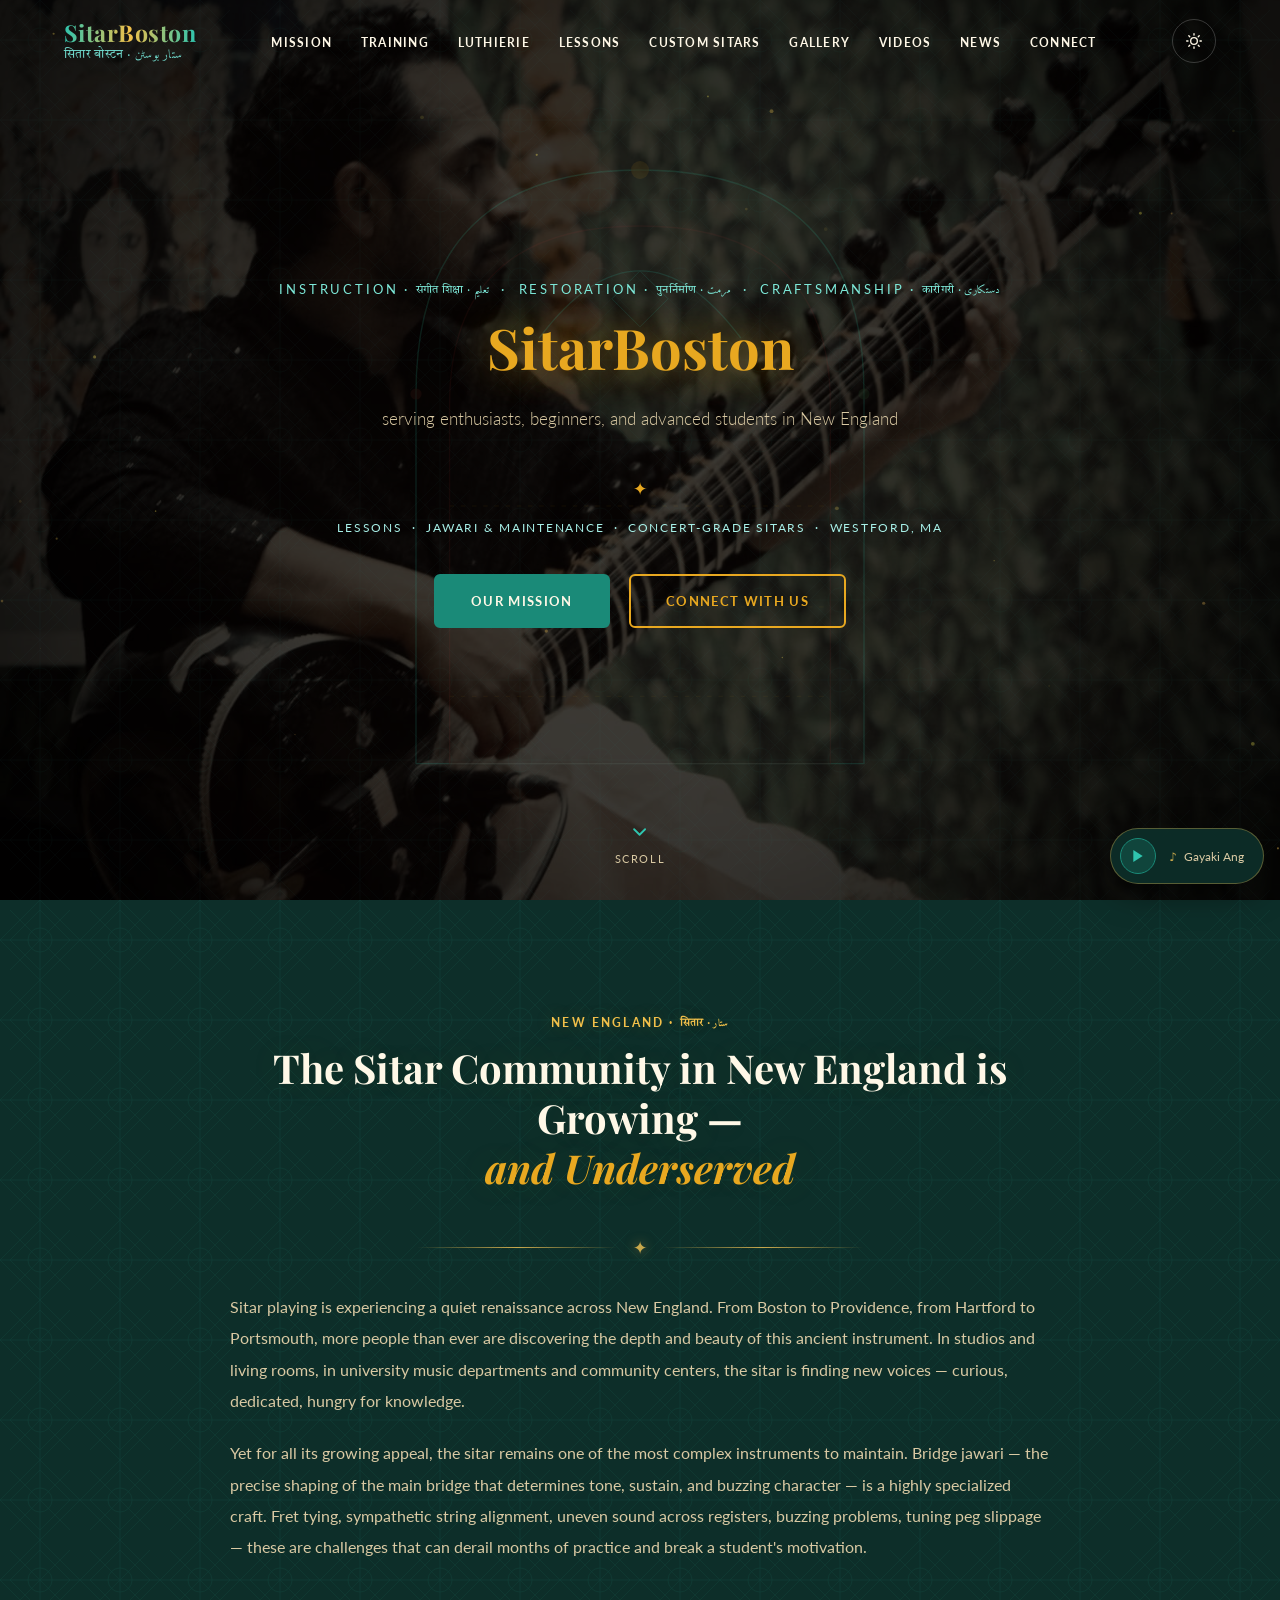
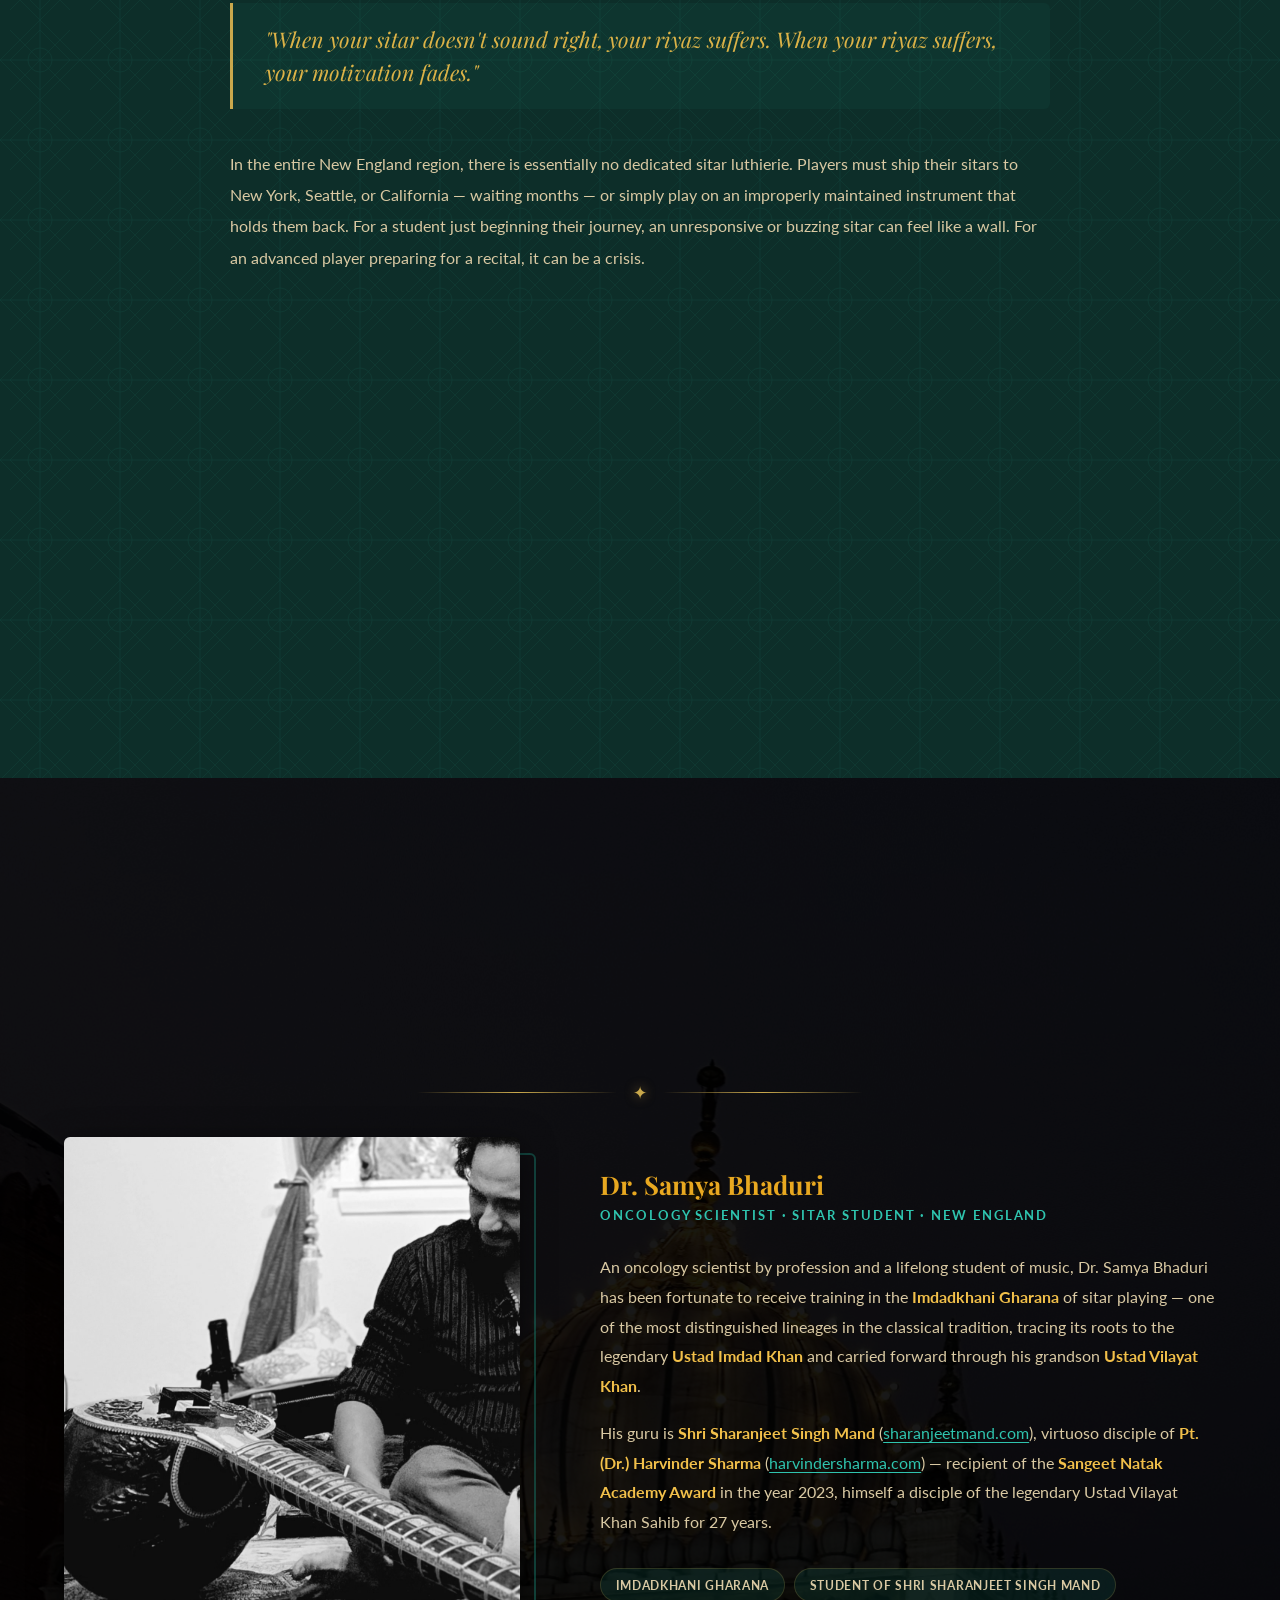
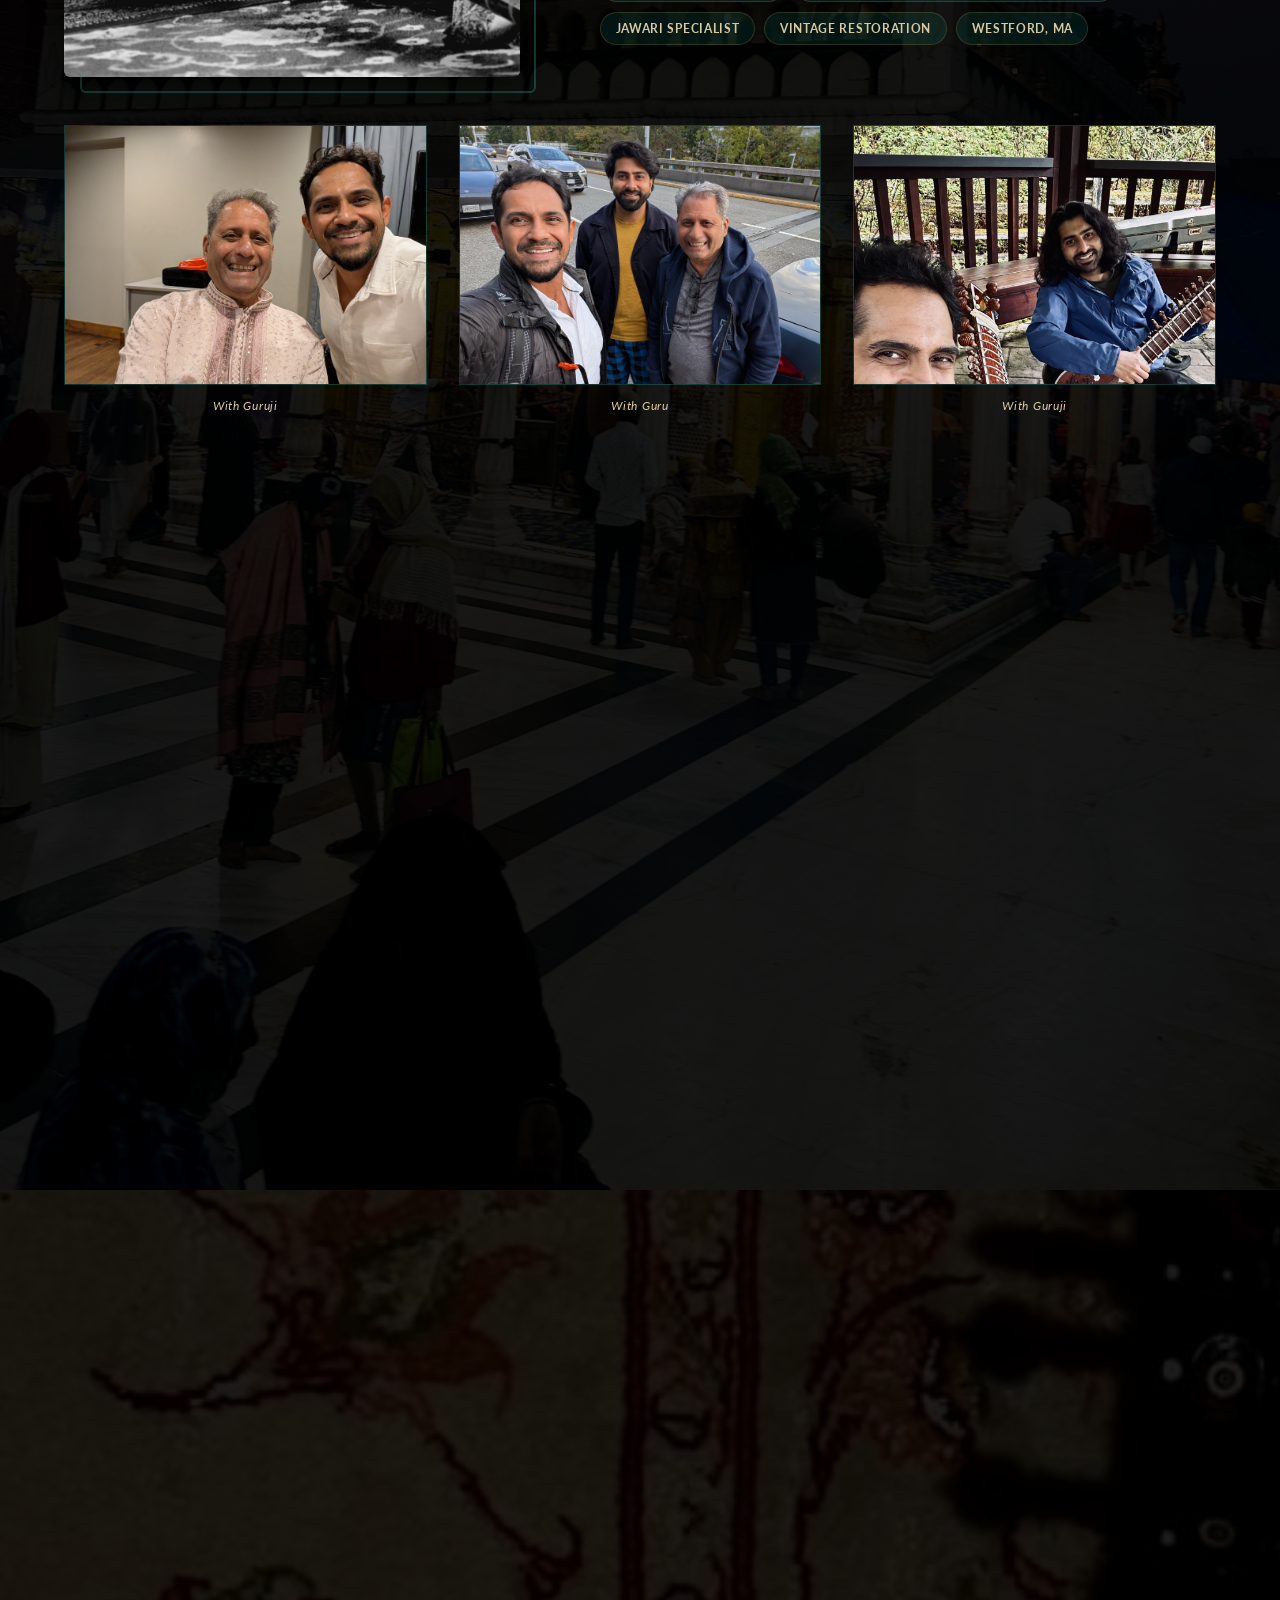
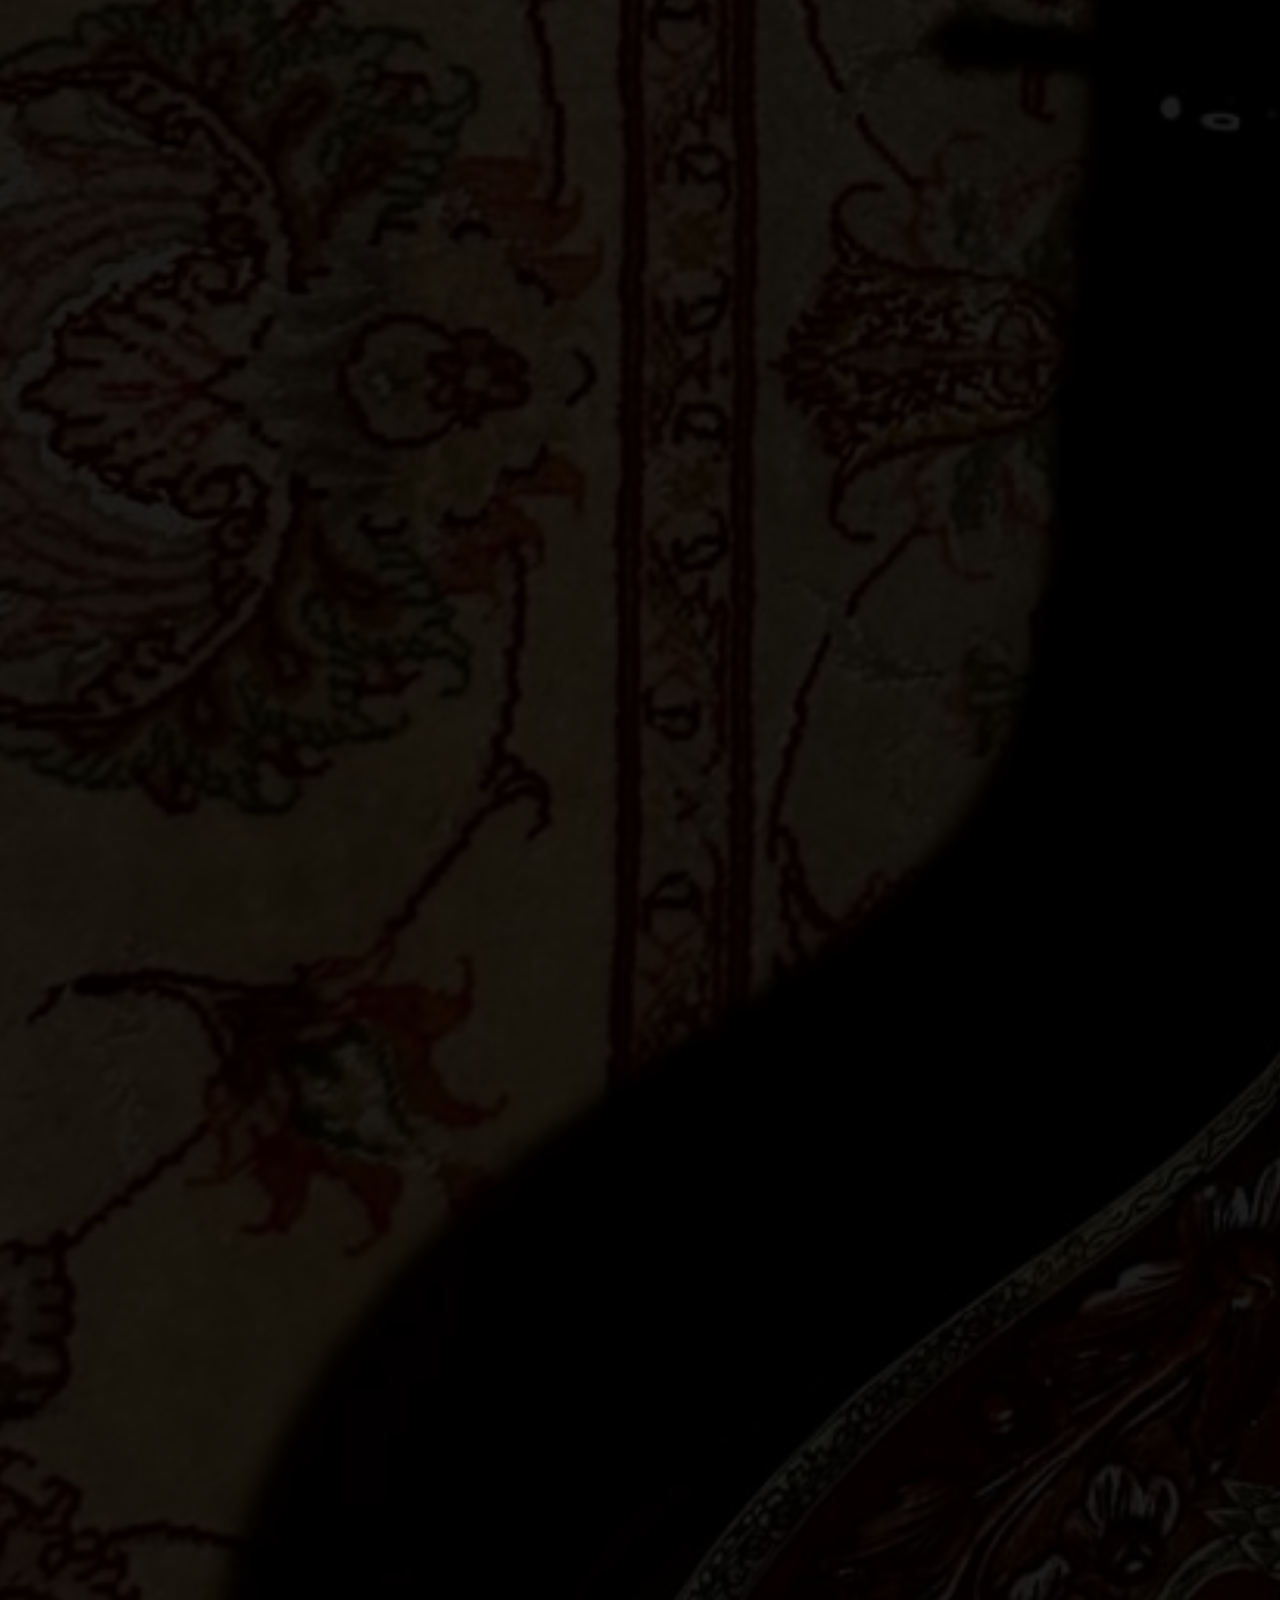
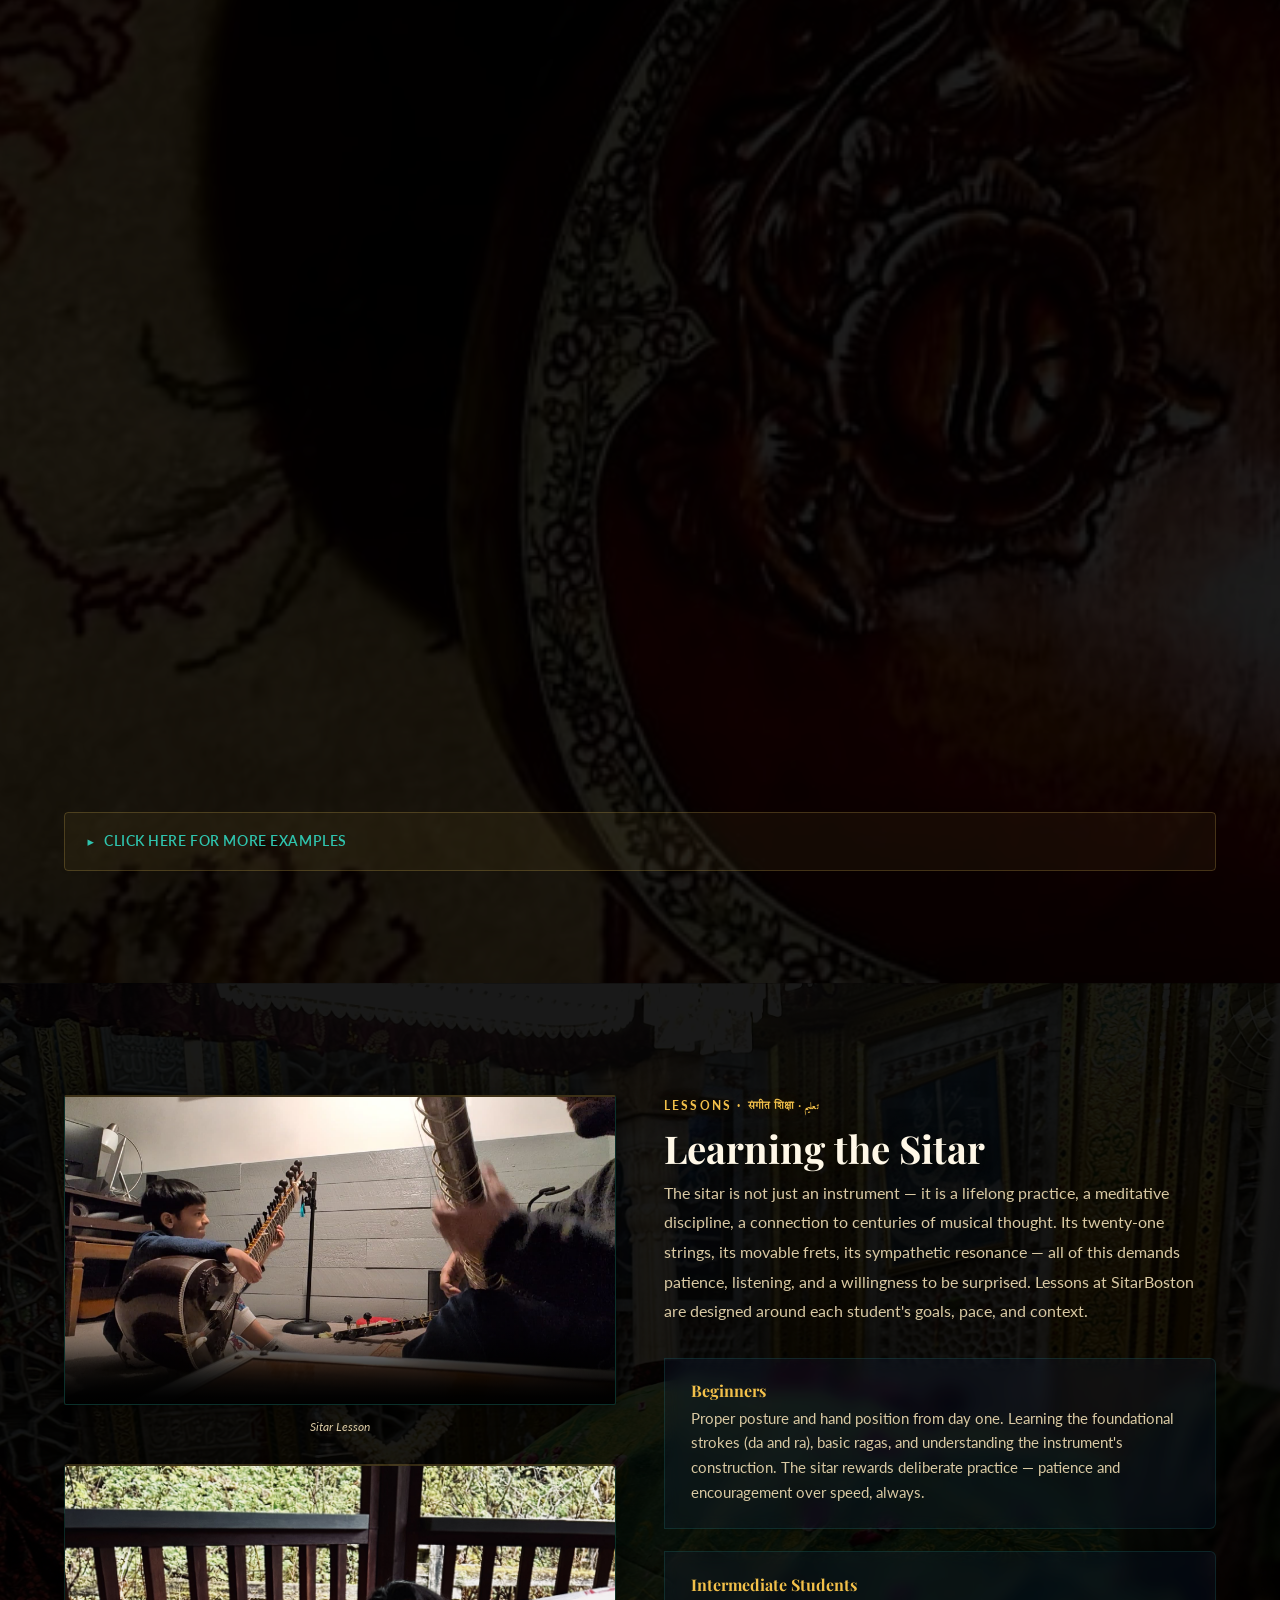
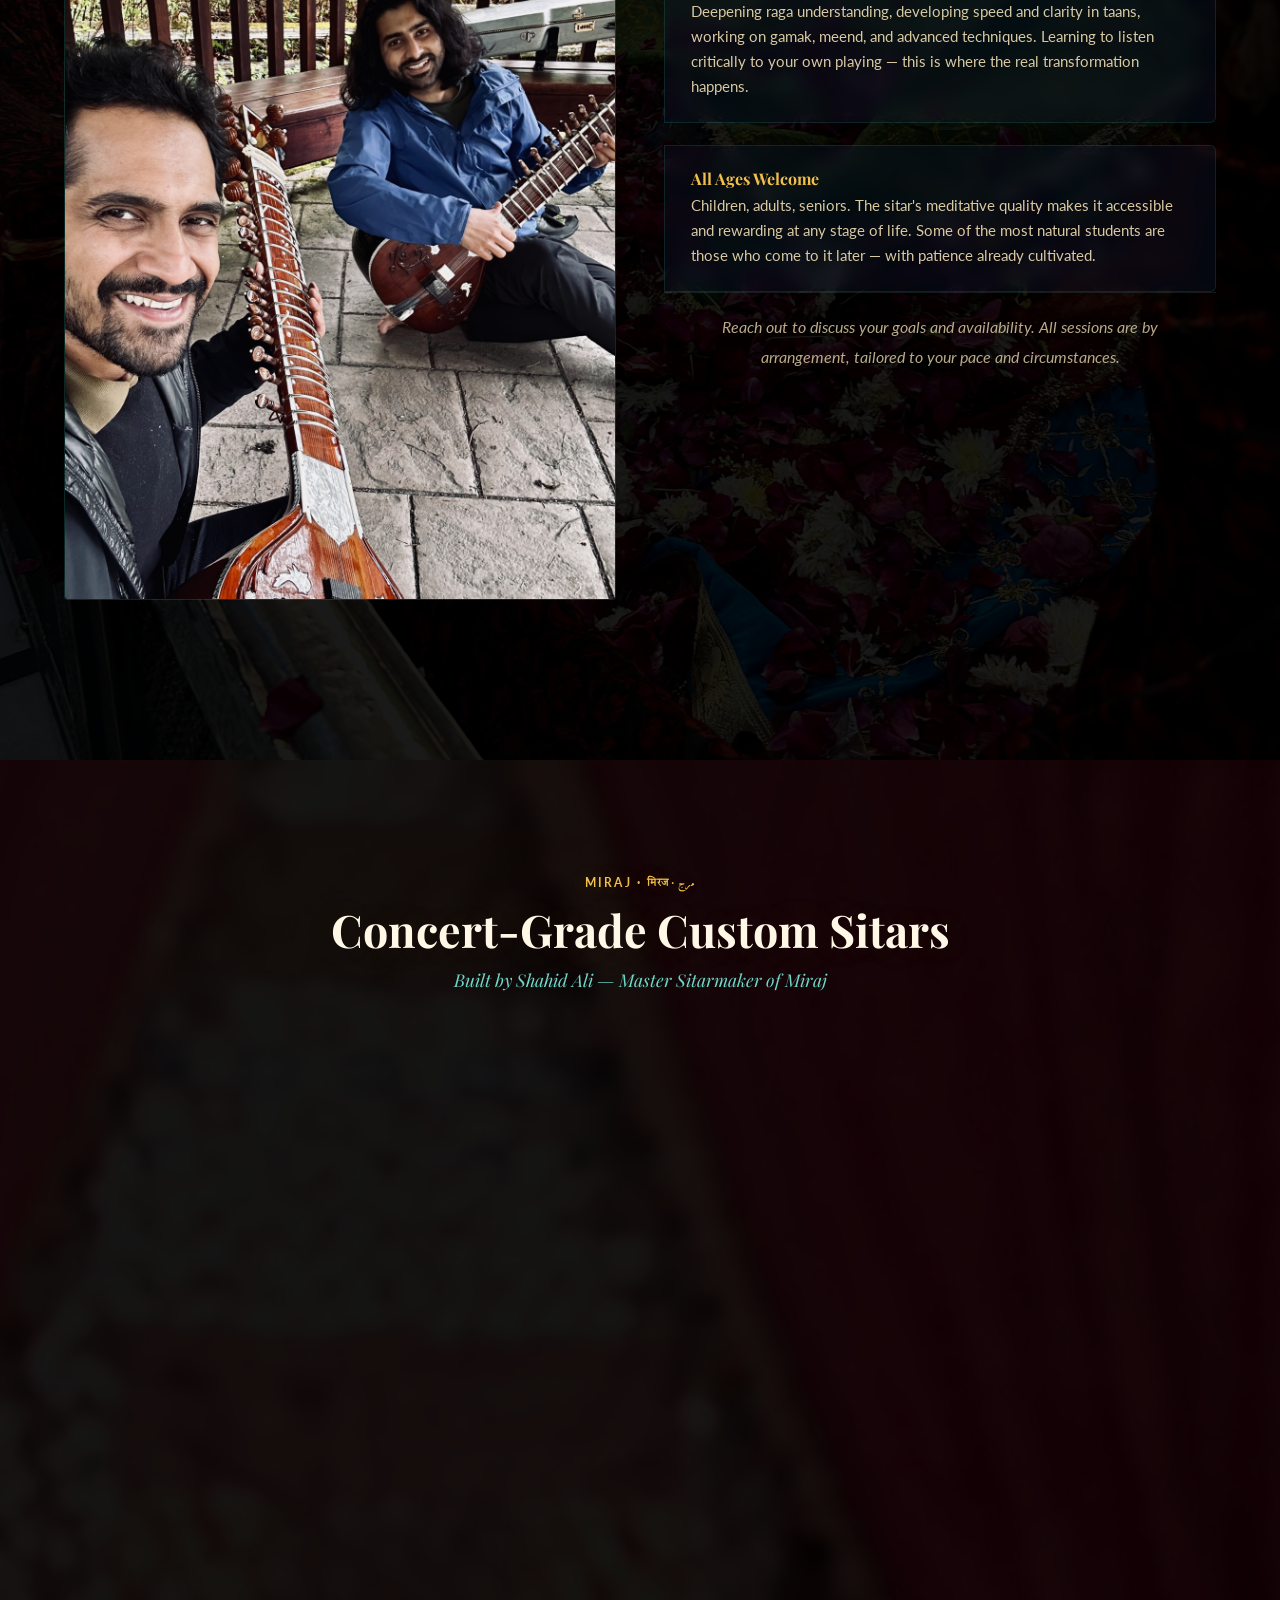
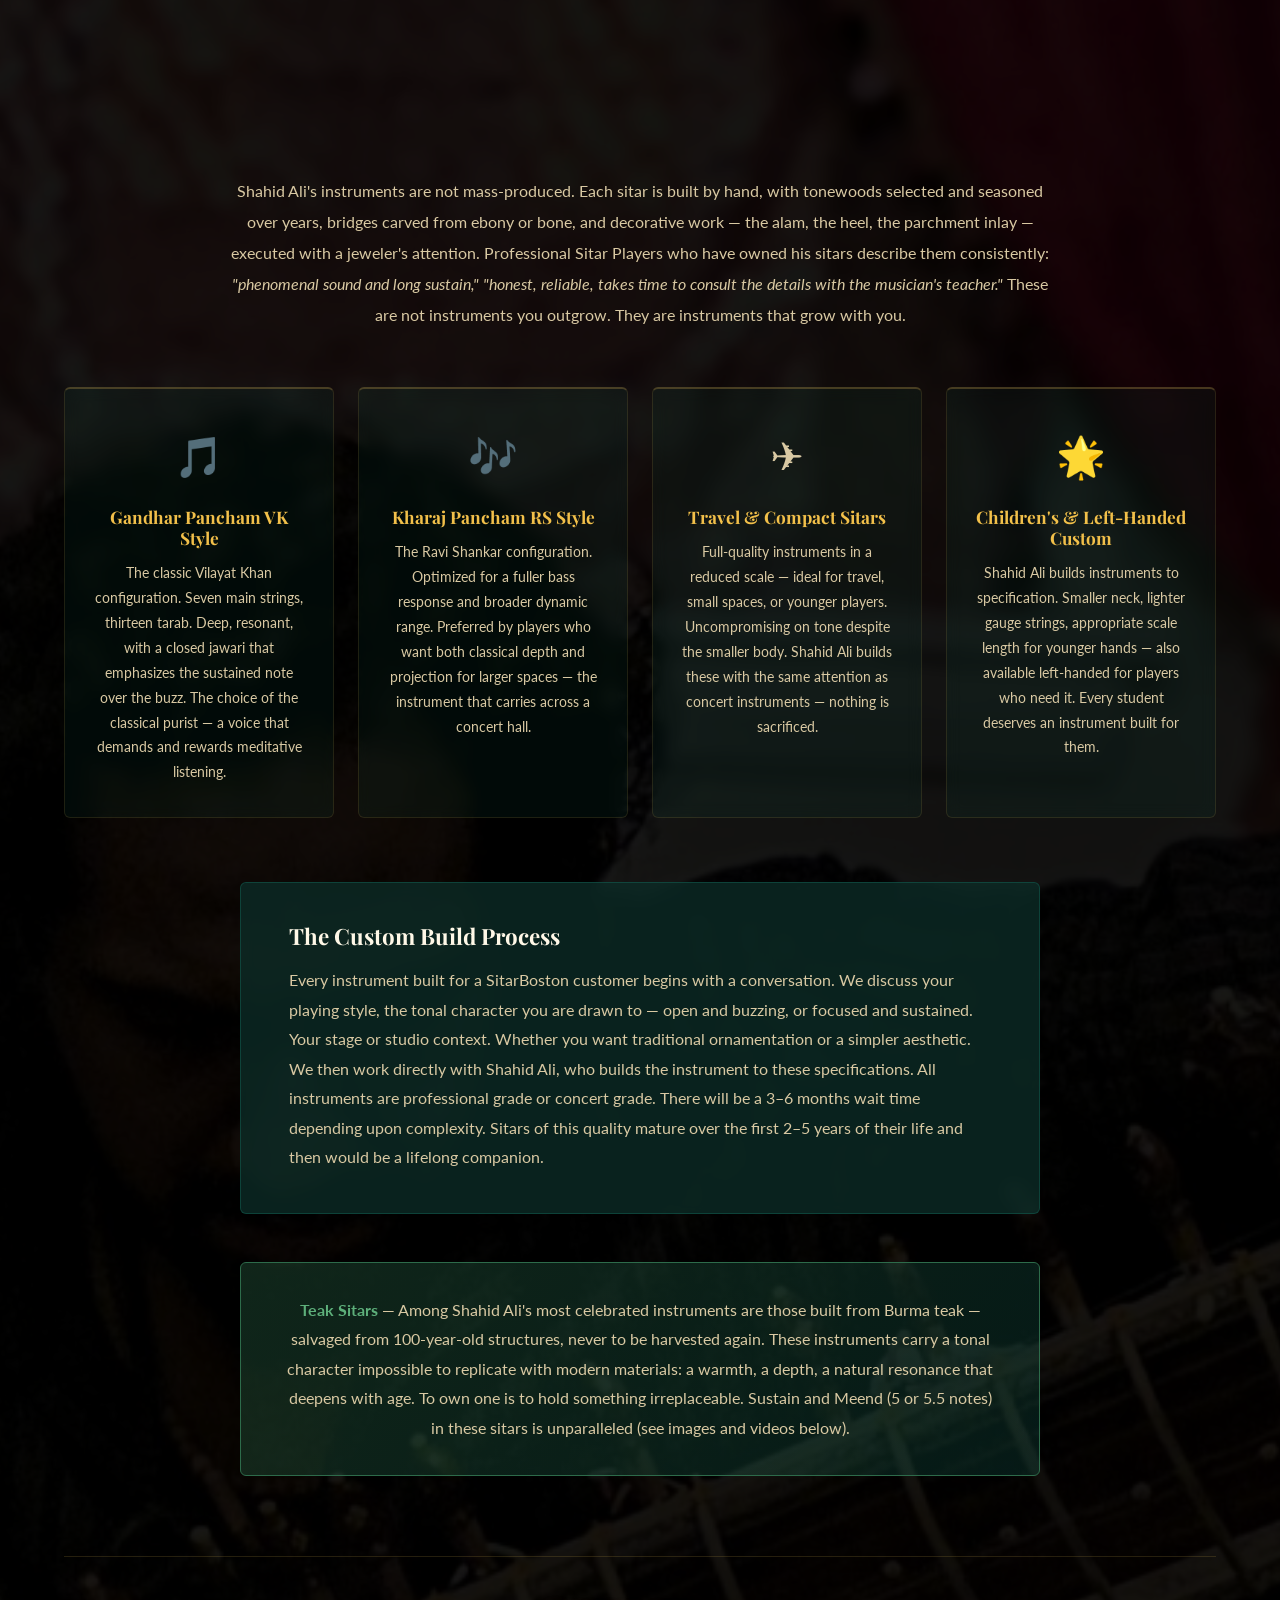
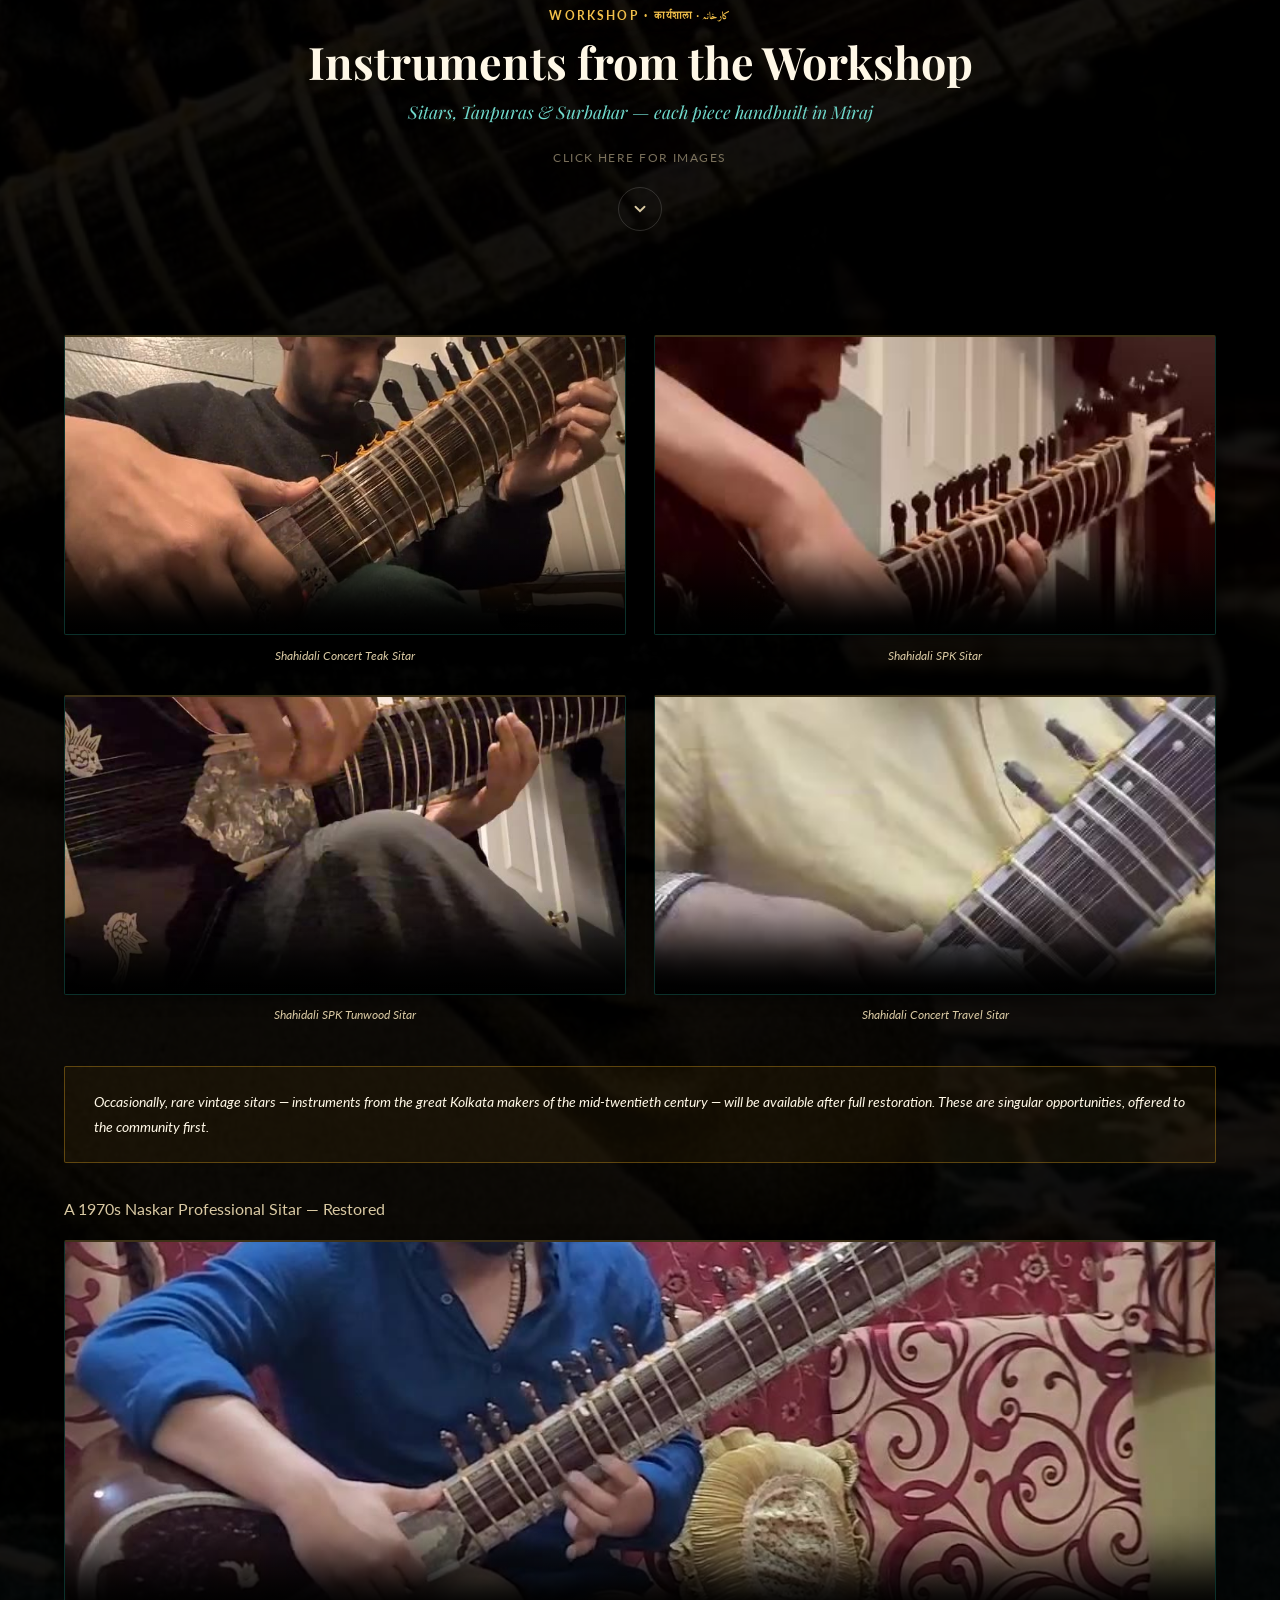
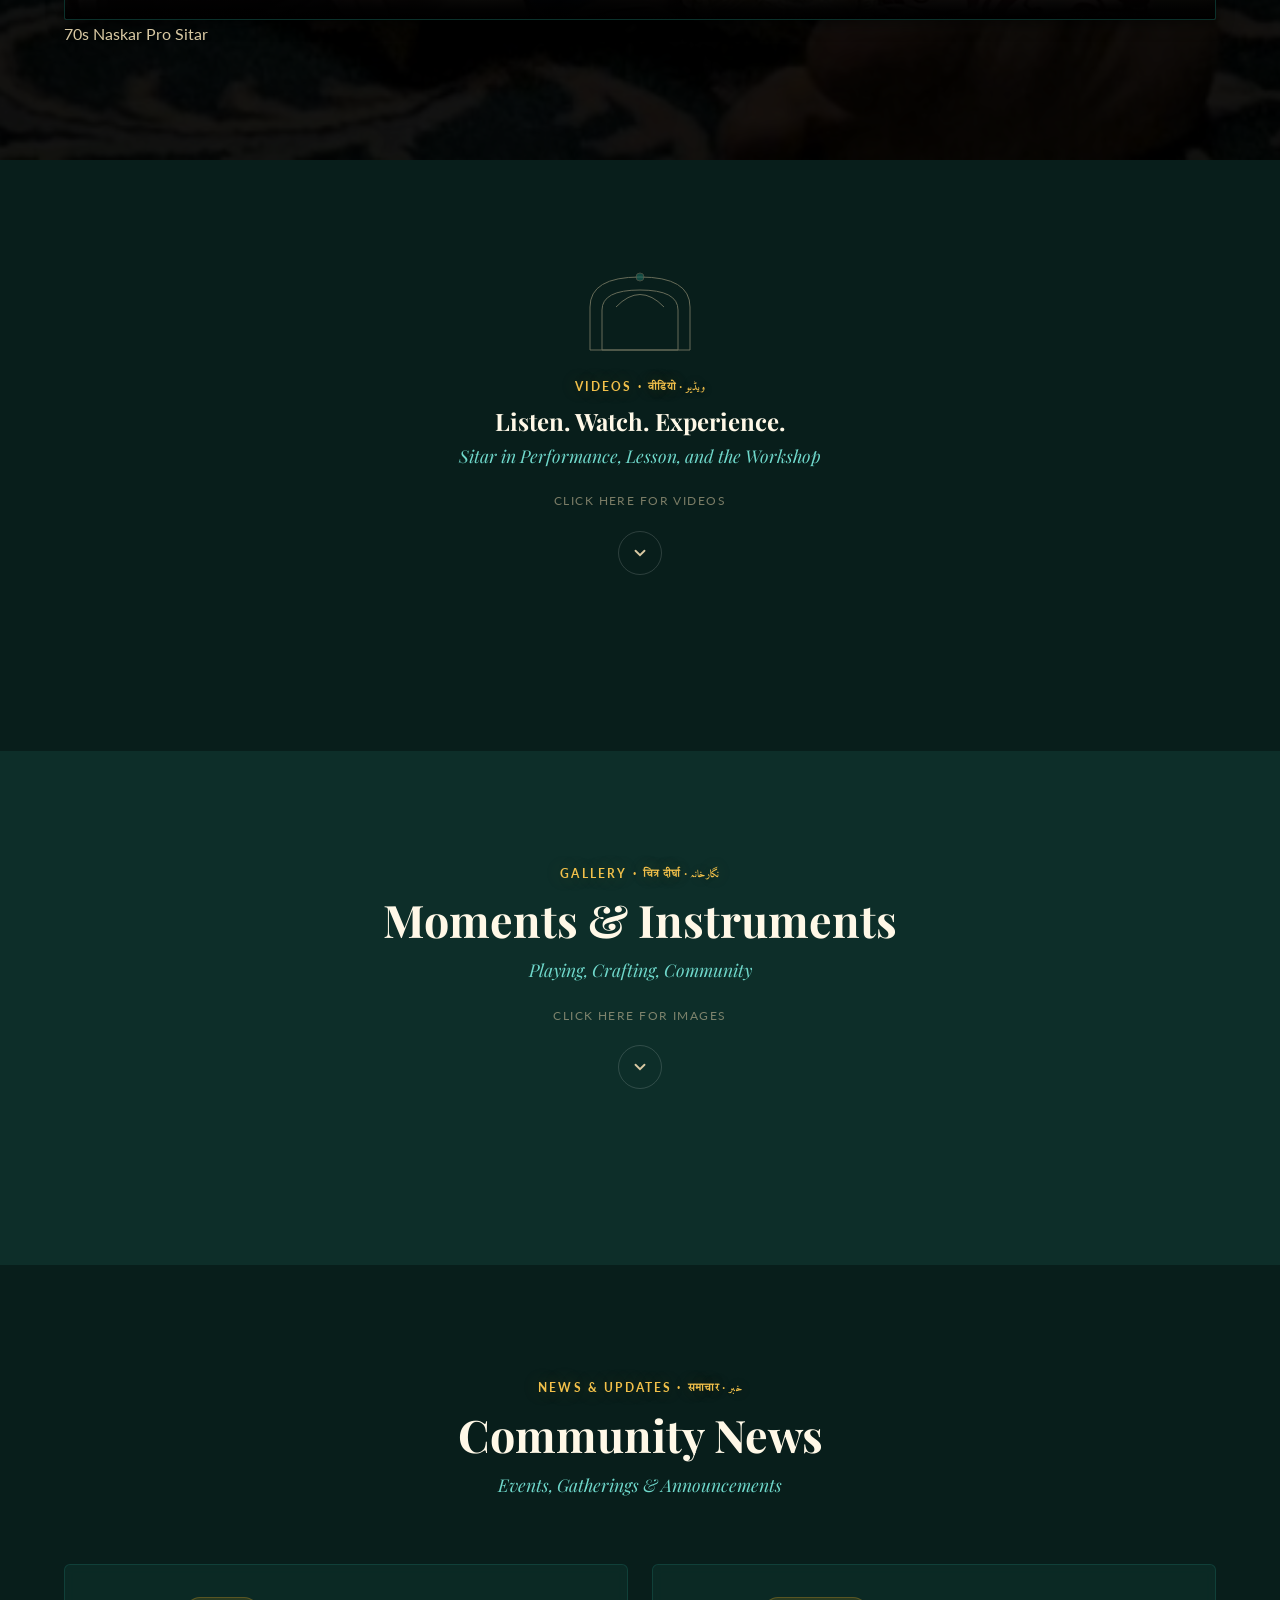
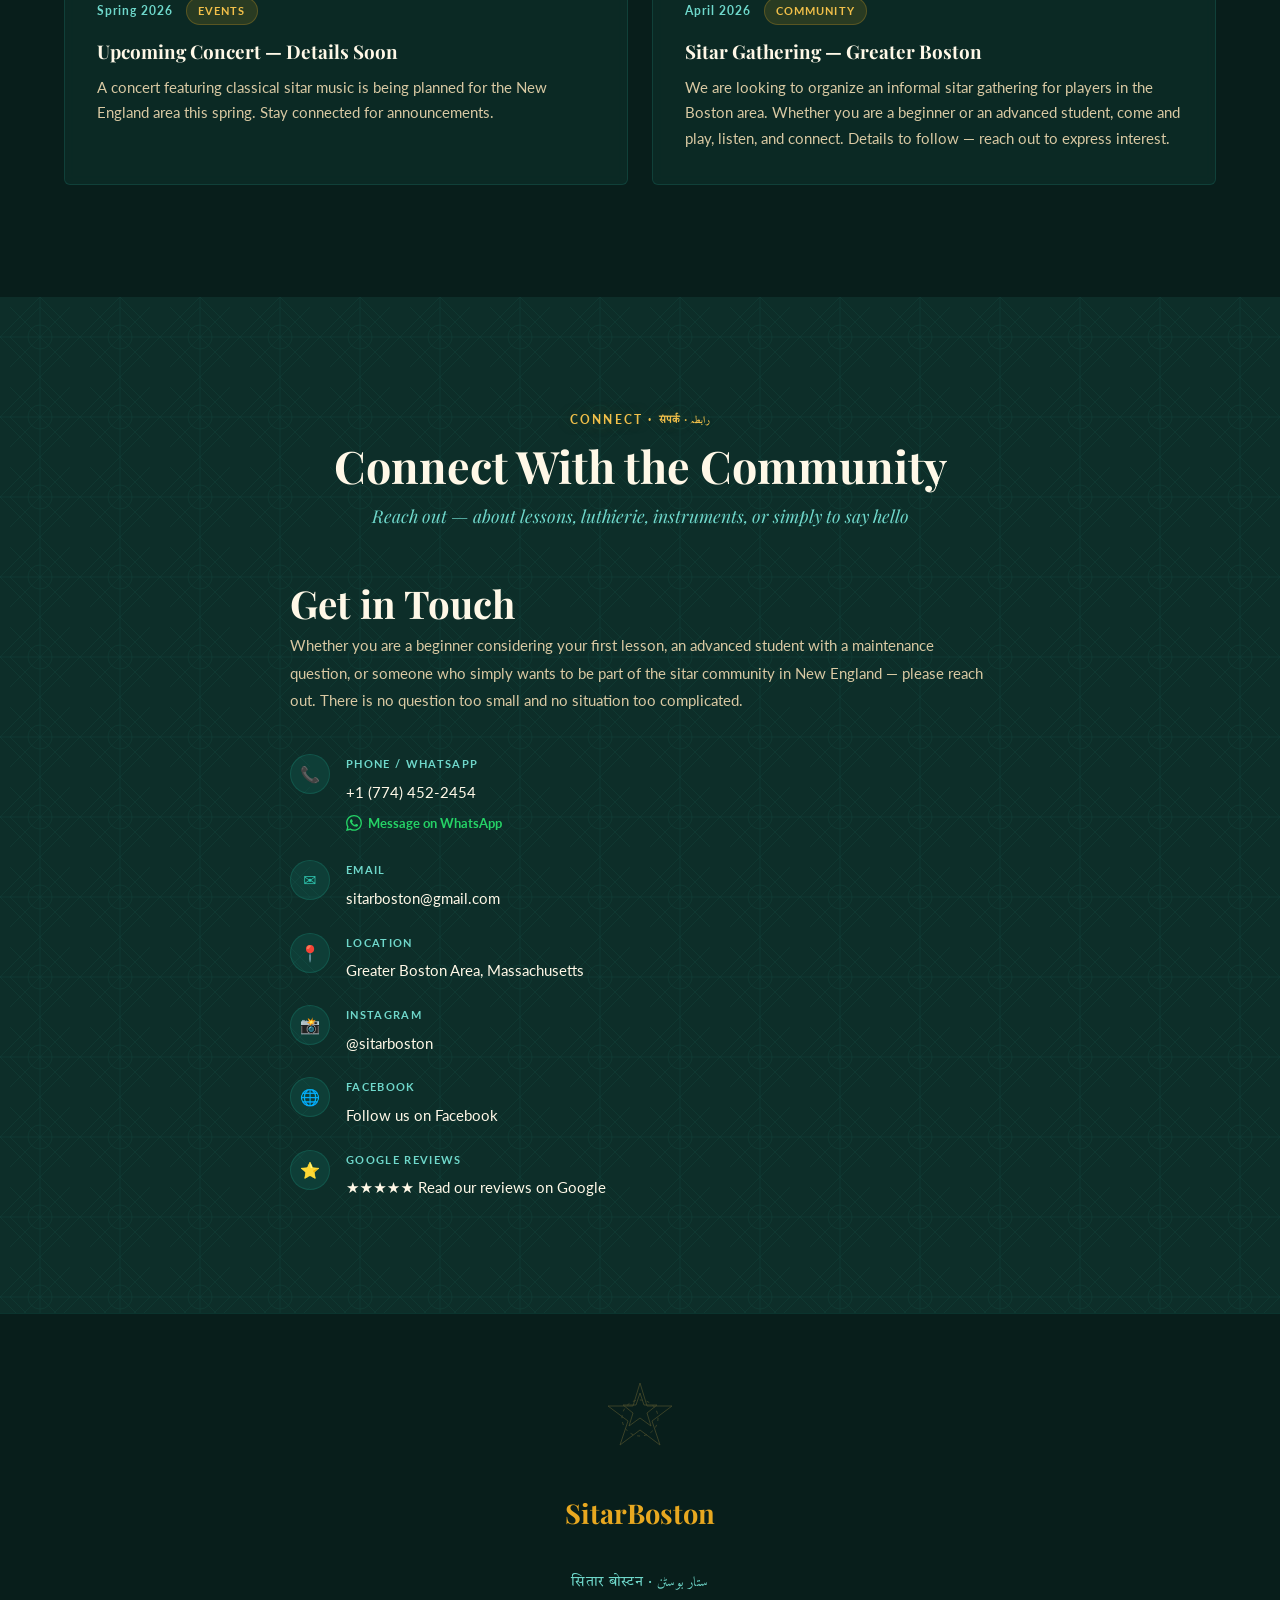
==== index.html @ b9412e09 "Repair section collapsible + comprehensive light theme contrast Repair & Restoration section: - Show" ====
<!DOCTYPE html>
<html lang="en" dir="ltr"><head>
  <meta charset="UTF-8">
  <meta name="viewport" content="width=device-width, initial-scale=1.0">
  <meta name="description" content="SitarBoston — Sitar lessons, repair, jawari, string replacement, fret tightening, and custom sitars in Boston and New England. Buy concert-grade VK style, Ravi Shankar style, and SPK style sitars. Master luthier Shahid Ali of Miraj. Serving Massachusetts, Rhode Island, Connecticut, and New Hampshire.">
  <meta name="keywords" content="sitar lessons Boston, buy sitar Massachusetts, sitar repair New England, sitar jawari Boston, sitar strings change, sitar fret tightening, custom sitar, sitar luthier, Indian classical music Boston, sitar teacher New England, Shahid Ali Miraj, concert grade sitar, VK sitar, Vilayat Khan sitar, Ravi Shankar sitar, SPK sitar, buy concert sitar USA, tanpura, surbahar, sitar for sale New England">
  <meta name="geo.region" content="US-MA">
  <meta name="geo.placename" content="Boston, Massachusetts">
  <title>SitarBoston | Sitar Lessons, Repair, Concert-Grade VK, Ravi Shankar &amp; SPK Sitars — Boston &amp; New England</title>

  <!-- Open Graph -->
  <meta property="og:title" content="SitarBoston | Sitar Lessons, Repair & Concert-Grade VK, Ravi Shankar & SPK Sitars — Boston & New England">
  <meta property="og:description" content="Sitar lessons, jawari, string replacement, fret tightening, full restoration, and concert-grade VK style, Ravi Shankar style, and SPK style custom sitars by master luthier Shahid Ali of Miraj. Serving all of New England.">
  <meta property="og:image" content="images/Top cover.jpg">
  <meta property="og:type" content="website">
  <meta property="og:url" content="https://sitarboston.com">

  <!-- Local Business Structured Data -->
  <script type="application/ld+json">
  {
    "@context": "https://schema.org",
    "@type": "LocalBusiness",
    "name": "SitarBoston",
    "description": "Sitar lessons, repair, jawari, string replacement, fret tightening, and custom sitars in Boston and New England. Master luthier Shahid Ali of Miraj.",
    "url": "https://sitarboston.com",
    "image": "https://sitarboston.com/images/Top cover.jpg",
    "areaServed": [
      "Boston, Massachusetts",
      "Massachusetts",
      "Rhode Island",
      "Connecticut",
      "New Hampshire",
      "New England"
    ],
    "serviceType": [
      "Sitar Lessons",
      "Sitar Repair",
      "Sitar Jawari",
      "Sitar String Replacement",
      "Sitar Fret Tightening",
      "Custom Sitar Building",
      "Sitar Full Restoration",
      "Concert Grade Sitar for Sale",
      "VK Style Sitar",
      "Vilayat Khan Style Sitar",
      "Ravi Shankar Style Sitar",
      "SPK Style Sitar",
      "Tanpura Repair",
      "Surbahar Repair"
    ],
    "knowsAbout": [
      "Sitar",
      "Indian Classical Music",
      "Hindustani Music",
      "Luthierie",
      "Jawari",
      "Raga"
    ]
  }
  </script>

  <!-- Fonts -->
  <link rel="preconnect" href="https://fonts.googleapis.com">
  <link rel="preconnect" href="https://fonts.gstatic.com" crossorigin="">
  <link href="https://fonts.googleapis.com/css2?family=Playfair+Display:ital,wght@0,400;0,700;1,400&amp;family=Lato:wght@300;400;700&amp;family=Amiri:wght@400;700&family=Tiro+Devanagari+Sanskrit:ital@0;1&display=swap" rel="stylesheet">

  <!-- Stylesheet -->
  <link rel="stylesheet" href="css/style.css">

  <!-- GoatCounter Analytics -->
  <script data-goatcounter="https://sitarboston.goatcounter.com/count" async="" src="//gc.zgo.at/count.js"></script>
</head>

<body>

<!-- ============================================================
     NAVBAR
     ============================================================ -->
<nav id="navbar" role="navigation" aria-label="Main navigation">
  <div class="container nav-inner">
    <a href="#hero" class="nav-logo" aria-label="SitarBoston — home">
      <span class="nav-logo-en">SitarBoston</span>
      <span class="nav-logo-fa"><span class="script-bi">सितार बोस्टन · ستار بوسٹن</span></span>
    </a>

    <ul class="nav-links">
      <li><a href="#mission">Mission</a></li>
      <li><a href="#about">Training</a></li>
      <li><a href="#luthierie">Luthierie</a></li>
      <li><a href="#lessons">Lessons</a></li>
      <li><a href="#sitars">Custom Sitars</a></li>
      <li><a href="#shahidali-gallery">Gallery</a></li>
      <li><a href="#videos">Videos</a></li>
      <li><a href="#news">News</a></li>
      <li><a href="#connect">Connect</a></li>
    </ul>

    <div class="nav-right-controls">
      <button class="theme-toggle" id="theme-toggle" aria-label="Switch to light mode" title="Toggle light / dark theme">
        <!-- Sun icon (shown in dark mode to switch to light) -->
        <svg id="icon-sun" viewBox="0 0 24 24" fill="none" stroke="currentColor" stroke-width="2" stroke-linecap="round" stroke-linejoin="round" aria-hidden="true">
          <circle cx="12" cy="12" r="5"></circle>
          <line x1="12" y1="1" x2="12" y2="3"></line><line x1="12" y1="21" x2="12" y2="23"></line>
          <line x1="4.22" y1="4.22" x2="5.64" y2="5.64"></line><line x1="18.36" y1="18.36" x2="19.78" y2="19.78"></line>
          <line x1="1" y1="12" x2="3" y2="12"></line><line x1="21" y1="12" x2="23" y2="12"></line>
          <line x1="4.22" y1="19.78" x2="5.64" y2="18.36"></line><line x1="18.36" y1="5.64" x2="19.78" y2="4.22"></line>
        </svg>
        <!-- Moon icon (shown in light mode to switch to dark) -->
        <svg id="icon-moon" viewBox="0 0 24 24" fill="none" stroke="currentColor" stroke-width="2" stroke-linecap="round" stroke-linejoin="round" aria-hidden="true" style="display:none">
          <path d="M21 12.79A9 9 0 1 1 11.21 3 7 7 0 0 0 21 12.79z"></path>
        </svg>
      </button>
      <button class="hamburger" id="hamburger" aria-label="Open menu" aria-expanded="false">
        <span></span>
        <span></span>
        <span></span>
      </button>
    </div>
  </div>
</nav>

<!-- Mobile Nav Overlay -->
<div class="nav-mobile" id="nav-mobile" role="dialog" aria-modal="true" aria-label="Mobile navigation">
  <a href="#mission" class="nav-mobile-link">Mission</a>
  <a href="#about" class="nav-mobile-link">Training</a>
  <a href="#luthierie" class="nav-mobile-link">Luthierie</a>
  <a href="#lessons" class="nav-mobile-link">Lessons</a>
  <a href="#sitars" class="nav-mobile-link">Custom Sitars</a>
  <a href="#shahidali-gallery" class="nav-mobile-link">Gallery</a>
  <a href="#videos" class="nav-mobile-link">Videos</a>
  <a href="#news" class="nav-mobile-link">News</a>
  <a href="#connect" class="nav-mobile-link">Connect</a>
</div>


<!-- ============================================================
     HERO
     ============================================================ -->
<section id="hero" aria-label="Hero">
  <div class="hero-bg" aria-hidden="true"></div>
  <div class="hero-tile-overlay" aria-hidden="true"></div>

  <!-- Persian Arch SVG -->
  <div class="hero-arch" aria-hidden="true">
    <svg viewBox="0 0 500 600" xmlns="http://www.w3.org/2000/svg" fill="none" stroke-width="1.2">
      <!-- Outer arch frame — turquoise -->
      <path d="M50,580 L50,250 Q50,50 250,50 Q450,50 450,250 L450,580 Z" stroke="#2FC4AE"></path>
      <!-- Inner arch — warm red accent -->
      <path d="M80,580 L80,260 Q80,100 250,100 Q420,100 420,260 L420,580 Z" stroke="rgba(200,70,60,0.55)"></path>
      <!-- Spandrel geometric fill — green -->
      <path d="M50,250 Q50,50 250,50 Q450,50 450,250" stroke="rgba(80,180,90,0.5)" stroke-dasharray="6,4"></path>
      <!-- Keel arch point — turquoise -->
      <path d="M160,200 Q250,80 340,200" stroke="#2FC4AE"></path>
      <!-- Lattice horizontals — soft gold -->
      <line x1="80" y1="350" x2="420" y2="350" stroke="rgba(232,168,32,0.3)" stroke-dasharray="4,6"></line>
      <line x1="80" y1="440" x2="420" y2="440" stroke="rgba(232,168,32,0.3)" stroke-dasharray="4,6"></line>
      <line x1="80" y1="520" x2="420" y2="520" stroke="rgba(232,168,32,0.3)" stroke-dasharray="4,6"></line>
      <!-- Corner ornaments — gold -->
      <circle cx="250" cy="50" r="8" fill="#E8A820" opacity="0.6"></circle>
      <circle cx="50" cy="250" r="5" fill="rgba(200,70,60,0.5)"></circle>
      <circle cx="450" cy="250" r="5" fill="rgba(80,180,90,0.5)"></circle>
      <!-- Diamond medallion — turquoise -->
      <path d="M250,140 L275,165 L250,190 L225,165 Z" stroke="#2FC4AE" stroke-width="0.8"></path>
    </svg>
  </div>

  <div class="hero-content">

    <p class="hero-craft-line">Instruction · <span class="script-bi">संगीत शिक्षा · تعلیم</span> &nbsp;·&nbsp; Restoration · <span class="script-bi">पुनर्निर्माण · مرمت</span> &nbsp;·&nbsp; Craftsmanship · <span class="script-bi">कारीगरी · دستکاری</span></p>
    <h1 class="hero-title"><span>SitarBoston</span></h1>
    <p class="hero-tagline" data-editable="hero-tagline">serving enthusiasts, beginners, and advanced students in New England</p>
    <div class="hero-divider-ornament" aria-hidden="true">✦</div>
    <p class="hero-services">Lessons &nbsp;·&nbsp; Jawari &amp; Maintenance &nbsp;·&nbsp; Concert-Grade Sitars &nbsp;·&nbsp; Westford, MA</p>
    <div class="hero-btns">
      <a href="#mission" class="btn btn-primary">Our Mission</a>
      <a href="#connect" class="btn btn-outline">Connect With Us</a>
    </div>
  </div>

  <div class="scroll-indicator" aria-hidden="true">
    <svg viewBox="0 0 24 24" stroke-width="2" stroke-linecap="round" stroke-linejoin="round">
      <polyline points="6 9 12 15 18 9"></polyline>
    </svg>
    <span>Scroll</span>
  </div>
</section>


<!-- ============================================================
     MISSION
     ============================================================ -->
<section id="mission" class="tile-bg" aria-labelledby="mission-heading">
  <div class="container">
    <div class="mission-inner">
      <span class="section-label reveal">New England · <span class="script-bi">सितार · ستار</span></span>
      <h2 class="mission-headline reveal" id="mission-heading">
        The Sitar Community in New England is Growing —<br>
        <em>and Underserved</em>
      </h2>

      <div class="ornament reveal"><span class="ornament-icon">✦</span></div>

      <div class="mission-body">
        <p class="reveal" data-editable="mission-lead">Sitar playing is experiencing a quiet renaissance across New England. From Boston to Providence, from Hartford to Portsmouth, more people than ever are discovering the depth and beauty of this ancient instrument. In studios and living rooms, in university music departments and community centers, the sitar is finding new voices — curious, dedicated, hungry for knowledge.</p>

        <p class="reveal reveal-delay-1" data-editable="mission-need">Yet for all its growing appeal, the sitar remains one of the most complex instruments to maintain. Bridge jawari — the precise shaping of the main bridge that determines tone, sustain, and buzzing character — is a highly specialized craft. Fret tying, sympathetic string alignment, uneven sound across registers, buzzing problems, tuning peg slippage — these are challenges that can derail months of practice and break a student's motivation.</p>

        <div class="pull-quote reveal reveal-delay-1">
          <p>"When your sitar doesn't sound right, your riyaz suffers. When your riyaz suffers, your motivation fades."</p>
        </div>

        <p class="reveal reveal-delay-2">In the entire New England region, there is essentially no dedicated sitar luthierie. Players must ship their sitars to New York, Seattle, or California — waiting months — or simply play on an improperly maintained instrument that holds them back. For a student just beginning their journey, an unresponsive or buzzing sitar can feel like a wall. For an advanced player preparing for a recital, it can be a crisis.</p>

        <p class="reveal reveal-delay-2"><strong class="mission-cta">SitarBoston exists to change that.</strong> We are building a community resource — a place where sitar players at every level can find guidance, maintenance, instruments, and one another. Not a business. A community.</p>
      </div>

      <!-- Mission flanking photos -->
      <div class="mission-photos reveal">
        <div class="mission-photo-item">
          <img src="images/Luthiere Cover.jpg" alt="Sitar on a Persian rug" loading="lazy">
        </div>
        <div class="mission-photo-item">
          <img src="images/Repaired Sitars/sitar1.jpg" alt="A classic sitar restored" loading="lazy">
        </div>
      </div>

    </div>
  </div>
</section>


<!-- ============================================================
     TALEEM — TRAINING
     ============================================================ -->
<section id="about" aria-labelledby="about-heading">
  <div class="about-bg-overlay" aria-hidden="true"></div>
  <div class="container">

    <div class="section-header">
      <span class="section-label reveal">Taleem · <span class="script-bi">संगीत शिक्षा · تعلیم</span></span>
      <h2 class="reveal" id="about-heading">Training</h2>
      <span class="section-subtitle reveal">Imdadkhani Gharana &nbsp;·&nbsp; Gayaki Ang &nbsp;·&nbsp; <a href="https://www.instagram.com/gurukulcanada/" target="_blank" rel="noopener" class="subtitle-ig-link">@gurukulcanada</a></span>
    </div>

    <div class="ornament reveal"><span class="ornament-icon">✦</span></div>

    <div class="about-grid">

      <div class="about-image-wrap reveal-left">
        <img src="images/Bio Guru etc/sitar3.jpg" alt="Dr. Samya Bhaduri — sitar in practice" loading="lazy">
        <div class="about-image-accent" aria-hidden="true"></div>
      </div>

      <div class="about-text reveal-right">
        <h3 class="taleem-name">Dr. Samya Bhaduri</h3>
        <span class="about-sub">Oncology Scientist · Sitar Student · New England</span>

        <p data-editable="about-p1">An oncology scientist by profession and a lifelong student of music, Dr. Samya Bhaduri has been fortunate to receive training in the <strong>Imdadkhani Gharana</strong> of sitar playing — one of the most distinguished lineages in the classical tradition, tracing its roots to the legendary <strong>Ustad Imdad Khan</strong> and carried forward through his grandson <strong>Ustad Vilayat Khan</strong>.</p>

        <p data-editable="about-p2">His guru is <strong>Shri Sharanjeet Singh Mand</strong> (<a href="https://sharanjeetmand.com/about/" target="_blank" rel="noopener" class="inline-link">sharanjeetmand.com</a>), virtuoso disciple of <strong>Pt. (Dr.) Harvinder Sharma</strong> (<a href="https://harvindersharma.com/" target="_blank" rel="noopener" class="inline-link">harvindersharma.com</a>) — recipient of the <strong>Sangeet Natak Academy Award</strong> in the year 2023, himself a disciple of the legendary Ustad Vilayat Khan Sahib for 27 years.</p>

        <div class="about-badges">
          <span class="badge">Imdadkhani Gharana</span>
          <span class="badge">Student of Shri Sharanjeet Singh Mand</span>
          <span class="badge">Jawari Specialist</span>
          <span class="badge">Vintage Restoration</span>
          <span class="badge">Westford, MA</span>
        </div>
      </div>

    </div>

    <!-- Guru Photos -->
    <div class="guru-photos reveal">
      <div class="guru-photo-item">
        <img src="images/Bio Guru etc/Gurus-1.jpg" alt="With Guruji" loading="lazy">
        <p class="guru-caption">With Guruji</p>
      </div>
      <div class="guru-photo-item">
        <img src="images/Bio Guru etc/gurus-2.jpg" alt="With Guru" loading="lazy">
        <p class="guru-caption">With Guru</p>
      </div>
      <div class="guru-photo-item">
        <img src="images/with guruji.jpg" alt="With Guruji — sitar session" loading="lazy">
        <p class="guru-caption">With Guruji</p>
      </div>
    </div>

    <!-- Homage Subsection -->
    <div class="homage-section reveal">
      <div class="ornament"><span class="ornament-icon">✦</span></div>
      <h3 class="homage-heading">Homage · <span class="script-bi">श्रद्धांजलि · احترام</span></h3>
      <p class="homage-intro">In reverence to the souls whose light illuminates this tradition.</p>
      <div class="homage-grid">

        <div class="homage-item reveal reveal-delay-1">
          <img src="images/Nizamuddin.jpg" alt="Hazrat Nizamuddin Aulia Dargah — Old Delhi" loading="lazy">
          <p class="homage-caption">Hazrat Nizamuddin Aulia<br><span>Dargah · Old Delhi</span></p>
        </div>

        <div class="homage-item reveal reveal-delay-2">
          <img src="images/Khusrao.jpg" alt="Amir Khusrao Tomb — Old Delhi" loading="lazy">
          <p class="homage-caption">Amir Khusrao<br><span>Tomb · Old Delhi</span></p>
        </div>

        <div class="homage-item reveal reveal-delay-3">
          <img src="images/Vilayat Khan Tomb.jpg" alt="Ustad Enayat Khan and Ustad Vilayat Khan tomb — Calcutta" loading="lazy">
          <p class="homage-caption">Ustad Enayat Khan &amp; Ustad Vilayat Khan<br><span>Aftab-e-Sitar · Calcutta</span></p>
        </div>

      </div>
      <p class="homage-text reveal">Sitar was invented, about 800 years back by Hazrat Amir Khusrao, a devoted disciple of the great Sufi Saint, Khwaja Nizamuddin Aulia, Mehboob-e-ilahi. Ustad Vilayat Khan Sahib, who is buried next to his father, Ustad Enayat Khan Sahib, is credited with the creation of the gayaki ang (singing style) of sitar playing that is heard everywhere now. He was a contemporary of the great Pandit Ravi Shankar of the Laraj Kharaj style of sitar playing. Together, they brought sitar to the world stage.</p>
    </div>

  </div>
</section>


<!-- ============================================================
     LUTHIERIE
     ============================================================ -->
<section id="luthierie" class="tile-bg-saffron" aria-labelledby="luthierie-heading">
  <div class="luthierie-bg" aria-hidden="true"></div>
  <div class="container">

    <div class="section-header">
      <span class="section-label reveal">Craft · <span class="script-bi">कारीगरी · دستکاری</span></span>
      <h2 class="reveal" id="luthierie-heading">Sitar Luthierie</h2>
      <span class="section-subtitle reveal">The Art of Keeping the Sitar Alive</span>
    </div>

    <div class="ornament reveal"><span class="ornament-icon">✦</span></div>

    <p class="luthierie-intro reveal" data-editable="luth-intro">Sitar luthierie is among the rarest craft specializations in the world. The jawari — the precise convex curvature filed into the ebony or bone bridge — is what gives the sitar its characteristic buzz, its sustain, its singing voice. Getting it wrong by a fraction of a millimeter changes everything. Too open and it buzzes unpleasantly. Too closed and the tone dies. The perfect jawari is a lifelong pursuit</p>

    <p class="luthierie-training reveal">Training was received from the old sitar luthiers of Calcutta — masters of a tradition that dates to the great workshops of the nineteenth century — and deepened under the direct guidance of the sitar makers of Miraj, the undisputed capital of the craft in India today.</p>

    <!-- Services Grid -->
    <div class="services-grid">
      <div class="service-card reveal reveal-delay-1">
        <span class="service-icon" aria-hidden="true">🪛</span>
        <h3>Bridge Jawari</h3>
        <p>Closed jawari (VK style) for great sustain. The most critical maintenance a sitar can receive — shaping the main and tarab bridges for proper tone, sustain, and character. Semi Open Jawari (Gol Jawari) in Pt. Nikhil Bannerjee style. Ebony, Bone and Synthetic bridges according to preference.</p>
      </div>

      <div class="service-card reveal reveal-delay-2">
        <span class="service-icon" aria-hidden="true">🔧</span>
        <h3>Fret Work</h3>
        <p>Tying &amp; spacing. Uneven frets cause uneven sound across registers, and the asymmetries compound with time. Proper fret tying ensures clean, ringing notes at every position on the neck — the foundation of clean technique and musical expression.</p>
      </div>

      <div class="service-card reveal reveal-delay-3">
        <span class="service-icon" aria-hidden="true">🪕</span>
        <h3>Full Restoration</h3>
        <p>For vintage instruments — Sarat Sardar, Hiren Roy, Naskar, Kanailal — rare sitars that deserve meticulous care. New bridges carved from bone, full string sets, peg smoothening, fret graduation, polish. Bringing a historic instrument back to its voice is one of the deepest satisfactions of this work.</p>
      </div>

      <div class="service-card reveal reveal-delay-4">
        <span class="service-icon" aria-hidden="true">🪢</span>
        <h3>Ongoing Maintenance</h3>
        <p>String changes (main and tarab), tuning peg adjustment, langot repair, Tar Gahan maintenance. A sitar that is regularly maintained plays better, sounds better, and rewards its player. Keeping your instrument at its best year-round — this is ongoing service available to students and community members.</p>
      </div>
    </div>

    <!-- Luthierie Photo Grid — from Sitar Luthier folder -->
    <div class="luthierie-grid" id="luth-gallery">

      <div class="lg-item reveal" data-img="images/Sitar Luthier/IMG_5694.jpg" data-caption="Working on a sitar — bridge and strings in progress">
        <img src="images/Sitar Luthier/IMG_5694.jpg" alt="Sitar luthierie work in progress" loading="lazy">
        <div class="lg-overlay" aria-hidden="true"><svg viewBox="0 0 24 24"><circle cx="11" cy="11" r="8"></circle><line x1="21" y1="21" x2="16.65" y2="16.65"></line></svg></div>
      </div>

      <div class="lg-item reveal reveal-delay-1" data-img="images/Sitar Luthier/IMG_5698.JPG" data-caption="Fret tying — close-up of the neck and brass frets">
        <img src="images/Sitar Luthier/IMG_5698.JPG" alt="Fret tying on sitar neck" loading="lazy">
        <div class="lg-overlay" aria-hidden="true"><svg viewBox="0 0 24 24"><circle cx="11" cy="11" r="8"></circle><line x1="21" y1="21" x2="16.65" y2="16.65"></line></svg></div>
      </div>

      <div class="lg-item reveal reveal-delay-2" data-img="images/Sitar Luthier/IMG_5708.jpg" data-caption="Bridge work — jawari shaping in progress">
        <img src="images/Sitar Luthier/IMG_5708.jpg" alt="Bridge jawari work" loading="lazy">
        <div class="lg-overlay" aria-hidden="true"><svg viewBox="0 0 24 24"><circle cx="11" cy="11" r="8"></circle><line x1="21" y1="21" x2="16.65" y2="16.65"></line></svg></div>
      </div>

      <div class="lg-item reveal reveal-delay-3" data-img="images/Sitar Luthier/IMG_5712.jpg" data-caption="Detail work — patience and precision">
        <img src="images/Sitar Luthier/IMG_5712.jpg" alt="Detailed luthierie work on sitar" loading="lazy">
        <div class="lg-overlay" aria-hidden="true"><svg viewBox="0 0 24 24"><circle cx="11" cy="11" r="8"></circle><line x1="21" y1="21" x2="16.65" y2="16.65"></line></svg></div>
      </div>

      <div class="lg-item reveal" data-img="images/Sitar Luthier/IMG_5713.jpg" data-caption="Sitar restoration — the craft at work">
        <img src="images/Sitar Luthier/IMG_5713.jpg" alt="Sitar restoration craft" loading="lazy">
        <div class="lg-overlay" aria-hidden="true"><svg viewBox="0 0 24 24"><circle cx="11" cy="11" r="8"></circle><line x1="21" y1="21" x2="16.65" y2="16.65"></line></svg></div>
      </div>

      <div class="lg-item reveal reveal-delay-1" data-img="images/Sitar Luthier/IMG_5722.jpg" data-caption="Instrument care — every detail matters">
        <img src="images/Sitar Luthier/IMG_5722.jpg" alt="Sitar instrument care and repair" loading="lazy">
        <div class="lg-overlay" aria-hidden="true"><svg viewBox="0 0 24 24"><circle cx="11" cy="11" r="8"></circle><line x1="21" y1="21" x2="16.65" y2="16.65"></line></svg></div>
      </div>

      <div class="lg-item reveal reveal-delay-2" data-img="images/Sitar Luthier/IMG_5733.jpg" data-caption="The workshop — tools of the trade">
        <img src="images/Sitar Luthier/IMG_5733.jpg" alt="Sitar luthier workshop and tools" loading="lazy">
        <div class="lg-overlay" aria-hidden="true"><svg viewBox="0 0 24 24"><circle cx="11" cy="11" r="8"></circle><line x1="21" y1="21" x2="16.65" y2="16.65"></line></svg></div>
      </div>

    </div>

    <!-- ── Repair & Restoration Subsection ── -->
    <div class="repair-section">
      <div class="ornament reveal"><span class="ornament-icon">✦</span></div>
      <div class="section-header">
        <span class="section-label reveal">Restoration · <span class="script-bi">पुनर्निर्माण · مرمت</span></span>
        <h3 class="reveal">Repair &amp; Restoration</h3>
        <span class="section-subtitle reveal">Bringing Historic Instruments Back to Voice</span>
      </div>

      <!-- Repaired Sitar Photos — top 5 always visible -->
      <div class="luthierie-grid repair-grid">

        <div class="lg-item reveal" data-img="images/Repaired Sitars/photo_11.jpg" data-caption="Restored sitar — bridge and body detail">
          <img src="images/Repaired Sitars/photo_11.jpg" alt="Restored sitar" loading="lazy">
          <div class="lg-overlay" aria-hidden="true"><svg viewBox="0 0 24 24"><circle cx="11" cy="11" r="8"></circle><line x1="21" y1="21" x2="16.65" y2="16.65"></line></svg></div>
        </div>

        <div class="lg-item reveal reveal-delay-1" data-img="images/Repaired Sitars/photo_14.jpg" data-caption="Vintage sitar restoration">
          <img src="images/Repaired Sitars/photo_14.jpg" alt="Vintage sitar restoration" loading="lazy">
          <div class="lg-overlay" aria-hidden="true"><svg viewBox="0 0 24 24"><circle cx="11" cy="11" r="8"></circle><line x1="21" y1="21" x2="16.65" y2="16.65"></line></svg></div>
        </div>

        <div class="lg-item reveal reveal-delay-2" data-img="images/Repaired Sitars/photo_16.jpg" data-caption="Sitar repair — neck and fret work">
          <img src="images/Repaired Sitars/photo_16.jpg" alt="Sitar neck and fret repair" loading="lazy">
          <div class="lg-overlay" aria-hidden="true"><svg viewBox="0 0 24 24"><circle cx="11" cy="11" r="8"></circle><line x1="21" y1="21" x2="16.65" y2="16.65"></line></svg></div>
        </div>

        <div class="lg-item reveal reveal-delay-3" data-img="images/Repaired Sitars/photo_17.jpg" data-caption="Restored to concert condition">
          <img src="images/Repaired Sitars/photo_17.jpg" alt="Sitar restored to concert condition" loading="lazy">
          <div class="lg-overlay" aria-hidden="true"><svg viewBox="0 0 24 24"><circle cx="11" cy="11" r="8"></circle><line x1="21" y1="21" x2="16.65" y2="16.65"></line></svg></div>
        </div>

        <div class="lg-item reveal" data-img="images/Repaired Sitars/photo_18.webp" data-caption="Bridge carving and refit">
          <img src="images/Repaired Sitars/photo_18.webp" alt="Bridge carving and refit" loading="lazy">
          <div class="lg-overlay" aria-hidden="true"><svg viewBox="0 0 24 24"><circle cx="11" cy="11" r="8"></circle><line x1="21" y1="21" x2="16.65" y2="16.65"></line></svg></div>
        </div>

      </div>

      <!-- Repaired Sitar Videos — one each: BM Sitarmaker, Hiren Roy, Sarat Sardar -->
      <div class="repair-videos">

        <div class="repair-video-item reveal reveal-delay-1">
          <video poster="images/posters/p-bm1.jpg" controls="" preload="none" loading="lazy" aria-label="BM Sitarmaker GP sitar">
            <source src="https://res.cloudinary.com/dlwbwmger/video/upload/v1777347780/xvqkowg2unvplpgijsmm.mp4" type="video/mp4">
          </video>
          <p class="repair-video-caption">BM Sitarmaker GP</p>
        </div>

        <div class="repair-video-item reveal reveal-delay-2">
          <video poster="images/posters/p-hiren1.jpg" controls="" preload="none" loading="lazy" aria-label="Restored Hiren Roy vintage KP sitar">
            <source src="https://res.cloudinary.com/dlwbwmger/video/upload/v1777347789/ev5tfpftehzhkyvbstvj.mp4" type="video/mp4">
          </video>
          <p class="repair-video-caption">Restored Hiren Roy Vintage 60s KP Sitar</p>
        </div>

        <div class="repair-video-item reveal reveal-delay-3">
          <video poster="images/posters/p-sarat.jpg" controls="" preload="none" loading="lazy" aria-label="Vintage Sarat Sardar KP sitar restored">
            <source src="https://res.cloudinary.com/dlwbwmger/video/upload/v1777347792/lxj3zsmv0k0nznikxqb9.mp4" type="video/mp4">
          </video>
          <p class="repair-video-caption">Vintage Sarat Sardar Sitar KP — Restored</p>
        </div>

      </div>

      <!-- Collapsible: remaining photos and videos -->
      <details class="repair-more">
        <summary class="repair-more-toggle">Click here for more examples</summary>

        <div class="luthierie-grid repair-grid repair-grid-extra">

          <div class="lg-item" data-img="images/Repaired Sitars/photo_19.webp" data-caption="Full string replacement — main and tarab">
            <img src="images/Repaired Sitars/photo_19.webp" alt="Full string replacement" loading="lazy">
            <div class="lg-overlay" aria-hidden="true"><svg viewBox="0 0 24 24"><circle cx="11" cy="11" r="8"></circle><line x1="21" y1="21" x2="16.65" y2="16.65"></line></svg></div>
          </div>

          <div class="lg-item" data-img="images/Repaired Sitars/photo_27.webp" data-caption="Body polish and crack repair">
            <img src="images/Repaired Sitars/photo_27.webp" alt="Body polish and crack repair" loading="lazy">
            <div class="lg-overlay" aria-hidden="true"><svg viewBox="0 0 24 24"><circle cx="11" cy="11" r="8"></circle><line x1="21" y1="21" x2="16.65" y2="16.65"></line></svg></div>
          </div>

          <div class="lg-item" data-img="images/Repaired Sitars/photo_29.webp" data-caption="Peg smoothening and tuning restoration">
            <img src="images/Repaired Sitars/photo_29.webp" alt="Peg smoothening and tuning" loading="lazy">
            <div class="lg-overlay" aria-hidden="true"><svg viewBox="0 0 24 24"><circle cx="11" cy="11" r="8"></circle><line x1="21" y1="21" x2="16.65" y2="16.65"></line></svg></div>
          </div>

          <div class="lg-item" data-img="images/Repaired Sitars/photo_38.jpg" data-caption="Completed restoration — ready to play">
            <img src="images/Repaired Sitars/photo_38.jpg" alt="Completed sitar restoration" loading="lazy">
            <div class="lg-overlay" aria-hidden="true"><svg viewBox="0 0 24 24"><circle cx="11" cy="11" r="8"></circle><line x1="21" y1="21" x2="16.65" y2="16.65"></line></svg></div>
          </div>

          <div class="lg-item" data-img="images/Repaired Sitars/photo_39.jpg" data-caption="Before and after — the transformation">
            <img src="images/Repaired Sitars/photo_39.jpg" alt="Sitar before and after restoration" loading="lazy">
            <div class="lg-overlay" aria-hidden="true"><svg viewBox="0 0 24 24"><circle cx="11" cy="11" r="8"></circle><line x1="21" y1="21" x2="16.65" y2="16.65"></line></svg></div>
          </div>

          <div class="lg-item" data-img="images/Repaired Sitars/photo_42.jpg" data-caption="Vintage sitar — fully restored">
            <img src="images/Repaired Sitars/photo_42.jpg" alt="Vintage sitar fully restored" loading="lazy">
            <div class="lg-overlay" aria-hidden="true"><svg viewBox="0 0 24 24"><circle cx="11" cy="11" r="8"></circle><line x1="21" y1="21" x2="16.65" y2="16.65"></line></svg></div>
          </div>

          <div class="lg-item" data-img="images/Repaired Sitars/sitar1.jpg" data-caption="A classic instrument — restored to its voice">
            <img src="images/Repaired Sitars/sitar1.jpg" alt="Classic sitar restored" loading="lazy">
            <div class="lg-overlay" aria-hidden="true"><svg viewBox="0 0 24 24"><circle cx="11" cy="11" r="8"></circle><line x1="21" y1="21" x2="16.65" y2="16.65"></line></svg></div>
          </div>

        </div>

        <div class="repair-videos repair-videos-extra">

          <div class="repair-video-item">
            <video poster="images/posters/p-bm2.jpg" controls="" preload="none" loading="lazy" aria-label="BM Sitarmaker GP sitar — sound check">
              <source src="https://res.cloudinary.com/dlwbwmger/video/upload/v1777347783/ii8oevgfrqpm5me6mixl.mp4" type="video/mp4">
            </video>
            <p class="repair-video-caption">BM Sitarmaker GP Sitar</p>
          </div>

          <div class="repair-video-item">
            <video poster="images/posters/p-kan1.jpg" controls="" preload="none" loading="lazy" aria-label="Kanailal Sons GP sitar">
              <source src="https://res.cloudinary.com/dlwbwmger/video/upload/v1777347785/b3wumos97xcuxyrzpux2.mp4" type="video/mp4">
            </video>
            <p class="repair-video-caption">Kanailal Sons GP</p>
          </div>

          <div class="repair-video-item">
            <video controls="" preload="none" poster="images/posters/p-kan2.jpg" loading="lazy" aria-label="Kanailal and Sons GP sitar sound">
              <source src="https://res.cloudinary.com/dlwbwmger/video/upload/v1777347787/i1aw1uigt0j7qqnxoc16.mp4" type="video/mp4">
            </video>
            <p class="repair-video-caption">Kanailal &amp; Sons GP — singing after bridge and jawari work</p>
          </div>

          <div class="repair-video-item">
            <video poster="images/posters/p-hiren2.jpg" controls="" preload="none" loading="lazy" aria-label="Sound check and graduation on vintage Hiren Roy">
              <source src="https://res.cloudinary.com/dlwbwmger/video/upload/v1777347790/ow2mlqya2y1dpukdacqt.mp4" type="video/mp4">
            </video>
            <p class="repair-video-caption">Sound Check &amp; Graduation — Vintage Hiren Roy</p>
          </div>

        </div>

      </details>
    </div>

  </div>
</section>


<!-- ============================================================
     LESSONS
     ============================================================ -->
<section id="lessons" aria-labelledby="lessons-heading">
  <div class="lessons-bg" aria-hidden="true"></div>
  <div class="container">

    <div class="lessons-grid">

      <!-- Lesson video on left -->
      <div class="lesson-video-wrap reveal">
        <video poster="images/posters/p-lesson.jpg" controls preload="none" loading="lazy" class="lesson-video"
               aria-label="Sitar lesson in progress">
          <source src="https://res.cloudinary.com/dlwbwmger/video/upload/v1777347775/nu2drugfq6lh7nyg6yfk.mp4" type="video/mp4">
        </video>
        <p class="lesson-video-caption" data-editable="lesson-video-caption">Sitar Lesson</p>
        <img src="images/with guruji.jpg" alt="With Guruji Sharanjeet Singh Mand" loading="lazy" class="lesson-fill-img">
      </div>

      <!-- Text on right -->
      <div class="lessons-text reveal-right">
        <span class="section-label">Lessons · <span class="script-bi">संगीत शिक्षा · تعلیم</span></span>
        <h2 id="lessons-heading">Learning the Sitar</h2>

        <p>The sitar is not just an instrument — it is a lifelong practice, a meditative discipline, a connection to centuries of musical thought. Its twenty-one strings, its movable frets, its sympathetic resonance — all of this demands patience, listening, and a willingness to be surprised. Lessons at SitarBoston are designed around each student's goals, pace, and context.</p>

        <div class="pillars">
          <div class="pillar">
            <h4>Beginners</h4>
            <p>Proper posture and hand position from day one. Learning the foundational strokes (da and ra), basic ragas, and understanding the instrument's construction. The sitar rewards deliberate practice — patience and encouragement over speed, always.</p>
          </div>

          <div class="pillar">
            <h4>Intermediate Students</h4>
            <p>Deepening raga understanding, developing speed and clarity in taans, working on gamak, meend, and advanced techniques. Learning to listen critically to your own playing — this is where the real transformation happens.</p>
          </div>

          <div class="pillar">
            <h4>All Ages Welcome</h4>
            <p>Children, adults, seniors. The sitar's meditative quality makes it accessible and rewarding at any stage of life. Some of the most natural students are those who come to it later — with patience already cultivated.</p>
          </div>
        </div>

        <p class="lessons-note" data-editable="lessons-note">Reach out to discuss your goals and availability. All sessions are by arrangement, tailored to your pace and circumstances.</p>
      </div>

    </div>

  </div>
</section>


<!-- ============================================================
     CUSTOM SITARS / SHAHID ALI
     ============================================================ -->
<section id="sitars" aria-labelledby="sitars-heading">
  <div class="sitars-bg" aria-hidden="true"></div>
  <div class="container">

    <div class="section-header">
      <span class="section-label reveal">Miraj · <span class="script-bi">मिरज · مرج</span></span>
      <h2 class="reveal" id="sitars-heading">Concert-Grade Custom Sitars</h2>
      <span class="section-subtitle reveal">Built by Shahid Ali — Master Sitarmaker of Miraj</span>
    </div>

    <div class="ornament reveal"><span class="ornament-icon">✦</span></div>

    <!-- Shahid Ali portrait + bio -->
    <div class="shahidali-profile reveal">
      <div class="shahidali-photo-wrap">
        <div class="shahidali-photo-frame">
          <img src="images/Shahidali presenting his creation to Pt. Arvind Parikh Ji.jpg" alt="Shahidali presenting his creation to Pt. Arvind Parikh Ji" loading="lazy">
          <div class="shahidali-photo-caption">
            Shahidali presenting his creation to Pt. Arvind Parikh Ji
          </div>
        </div>
        <div class="shahidali-credentials">
          <div class="credential-item">
            <span class="cred-icon">✦</span>
            <span>Over three decades of master craftsmanship — instruments built for life</span>
          </div>
          <div class="credential-item">
            <span class="cred-icon">✦</span>
            <span>Concert-quality tanpuras also available — built with the same exacting standards as his sitars</span>
          </div>
          <div class="credential-item">
            <span class="cred-icon">✦</span>
            <span>Featured by the Indian Classical Music Circle (ICMC) for expertise on Vilayat Khan's structural innovations in sitar design</span>
          </div>
          <div class="credential-item">
            <span class="cred-icon">✦</span>
            <span>Heir to Miraj's seven-generation sitarmaking tradition — the same lineage that built for Pt. Ravi Shankar and Ustad Vilayat Khan</span>
          </div>
          <div class="credential-item">
            <span class="cred-icon">✦</span>
            <span>Instruments sought by players and collectors across India, Europe, and North America</span>
          </div>
          <div class="credential-item">
            <span class="cred-icon">✦</span>
            <span>Builds Sitar, Tanpura, Rudra Veena, and Surbahar — full command of the classical instrument tradition</span>
          </div>
        </div>
      </div>
    </div>

    <div class="sitars-intro">
      <p class="reveal" data-editable="sitars-intro-1">Miraj, a small city in Maharashtra's Sangli district, has been the undisputed capital of sitar making for over a century — a tradition of seven generations, the same workshops that built the instruments of Pandit Ravi Shankar and Ustad Vilayat Khan. Among its finest living craftsmen stands <strong>Shahid Ali</strong>, in practice since 1979, whose instruments are played by students and concert artists across three continents. He was featured by the <strong>Indian Classical Music Circle (ICMC)</strong> to explain the structural innovations Ustad Vilayat Khan brought to the modern sitar — a recognition that places him among Miraj's most respected voices on the instrument's design.</p>

      <p class="reveal reveal-delay-1" data-editable="sitars-intro-2">Shahid Ali's instruments are not mass-produced. Each sitar is built by hand, with tonewoods selected and seasoned over years, bridges carved from ebony or bone, and decorative work — the alam, the heel, the parchment inlay — executed with a jeweler's attention. Professional Sitar Players who have owned his sitars describe them consistently: <em>"phenomenal sound and long sustain,"</em> <em>"honest, reliable, takes time to consult the details with the musician's teacher."</em> These are not instruments you outgrow. They are instruments that grow with you.</p>
    </div>

    <!-- Model Cards -->
    <div class="model-grid">
      <div class="model-card reveal reveal-delay-1">
        <span class="model-card-icon" aria-hidden="true">🎵</span>
        <h3>Gandhar Pancham VK Style</h3>
        <p>The classic Vilayat Khan configuration. Seven main strings, thirteen tarab. Deep, resonant, with a closed jawari that emphasizes the sustained note over the buzz. The choice of the classical purist — a voice that demands and rewards meditative listening.</p>
      </div>

      <div class="model-card reveal reveal-delay-2">
        <span class="model-card-icon" aria-hidden="true">🎶</span>
        <h3>Kharaj Pancham RS Style</h3>
        <p>The Ravi Shankar configuration. Optimized for a fuller bass response and broader dynamic range. Preferred by players who want both classical depth and projection for larger spaces — the instrument that carries across a concert hall.</p>
      </div>

      <div class="model-card reveal reveal-delay-3">
        <span class="model-card-icon" aria-hidden="true">✈️</span>
        <h3>Travel &amp; Compact Sitars</h3>
        <p>Full-quality instruments in a reduced scale — ideal for travel, small spaces, or younger players. Uncompromising on tone despite the smaller body. Shahid Ali builds these with the same attention as concert instruments — nothing is sacrificed.</p>
      </div>

      <div class="model-card reveal reveal-delay-4">
        <span class="model-card-icon" aria-hidden="true">🌟</span>
        <h3>Children's &amp; Left-Handed Custom</h3>
        <p>Shahid Ali builds instruments to specification. Smaller neck, lighter gauge strings, appropriate scale length for younger hands — also available left-handed for players who need it. Every student deserves an instrument built for them.</p>
      </div>
    </div>

    <!-- Build Process -->
    <div class="build-process reveal">
      <h3>The Custom Build Process</h3>
      <p>Every instrument built for a SitarBoston customer begins with a conversation. We discuss your playing style, the tonal character you are drawn to — open and buzzing, or focused and sustained. Your stage or studio context. Whether you want traditional ornamentation or a simpler aesthetic. We then work directly with Shahid Ali, who builds the instrument to these specifications. All instruments are professional grade or concert grade. There will be a 3–6 months wait time depending upon complexity. Sitars of this quality mature over the first 2–5 years of their life and then would be a lifelong companion.</p>
    </div>

    <!-- Tonewood Callout -->
    <div class="tonewood-callout reveal">
      <p data-editable="teak-text"><strong>Teak Sitars</strong> — Among Shahid Ali's most celebrated instruments are those built from Burma teak — salvaged from 100-year-old structures, never to be harvested again. These instruments carry a tonal character impossible to replicate with modern materials: a warmth, a depth, a natural resonance that deepens with age. To own one is to hold something irreplaceable. Sustain and Meend (5 or 5.5 notes) in these sitars is unparalleled (see images and videos below).</p>
    </div>



    <!-- Instruments from the Workshop — Gallery -->
    <div id="shahidali-gallery" class="shahidali-workshop-block">

    <div class="section-header">
      <span class="section-label reveal">Workshop · <span class="script-bi">कार्यशाला · کارخانہ</span></span>
      <h2 class="reveal" id="shahidali-gallery-heading">Instruments from the Workshop</h2>
      <span class="section-subtitle reveal">Sitars, Tanpuras &amp; Surbahar — each piece handbuilt in Miraj</span>
      <p class="collapse-hint">click here for images</p>
      <button class="section-collapse-btn" data-collapse="shahidali-content" aria-expanded="false" aria-label="Expand workshop gallery">
        <svg class="collapse-arrow" viewBox="0 0 24 24" fill="none" stroke="currentColor" stroke-width="2.5" stroke-linecap="round"><polyline points="6 9 12 15 18 9"></polyline></svg>
      </button>
    </div>

    <div class="collapsible-content" id="shahidali-content">

    <div class="ornament reveal"><span class="ornament-icon">✦</span></div>

    <div class="shahidali-brand-logo reveal">
      <img src="images/Shahidali sitars/505819887_10238189468340461_8602253317240696074_n.jpg"
           alt="Shahidali — signature on a concert tanpura neck" loading="lazy">
      <p class="shahidali-brand-caption">The Shahidali signature — a mark of Miraj's master craft</p>
    </div>

    <div class="shahidali-gallery-grid" id="shahidali-gallery-grid">

      <div class="lg-item reveal" data-img="images/Shahidali sitars/498651480_10237850104336573_1582810270272808357_n.jpg" data-caption="VK Style Concert Sitar — warm teak with mother-of-pearl inlay">
        <img src="images/Shahidali sitars/498651480_10237850104336573_1582810270272808357_n.jpg" alt="VK Style Concert Sitar" loading="lazy">
        <div class="lg-overlay" aria-hidden="true"><svg viewBox="0 0 24 24"><circle cx="11" cy="11" r="8"></circle><line x1="21" y1="21" x2="16.65" y2="16.65"></line></svg></div>
      </div>

      <div class="lg-item reveal reveal-delay-1" data-img="images/Shahidali sitars/617564584_10241761601601560_3904945777640570432_n.jpg" data-caption="Concert Sitar — teak sound box with hand-carved floral detail">
        <img src="images/Shahidali sitars/617564584_10241761601601560_3904945777640570432_n.jpg" alt="Concert Sitar body detail" loading="lazy">
        <div class="lg-overlay" aria-hidden="true"><svg viewBox="0 0 24 24"><circle cx="11" cy="11" r="8"></circle><line x1="21" y1="21" x2="16.65" y2="16.65"></line></svg></div>
      </div>

      <div class="lg-item reveal reveal-delay-2" data-img="images/Shahidali sitars/655337221_10242833529479087_5116881257790950507_n.jpg" data-caption="Surbahar — full instrument, dark rosewood with gold inlay">
        <img src="images/Shahidali sitars/655337221_10242833529479087_5116881257790950507_n.jpg" alt="Surbahar — full instrument" loading="lazy">
        <div class="lg-overlay" aria-hidden="true"><svg viewBox="0 0 24 24"><circle cx="11" cy="11" r="8"></circle><line x1="21" y1="21" x2="16.65" y2="16.65"></line></svg></div>
      </div>

      <div class="lg-item reveal reveal-delay-3" data-img="images/Shahidali sitars/480481993_10236772578919111_1202614752123616725_n.jpg" data-caption="Concert Tanpura — polished tumba, silver filigree trim">
        <img src="images/Shahidali sitars/480481993_10236772578919111_1202614752123616725_n.jpg" alt="Concert Tanpura tumba" loading="lazy">
        <div class="lg-overlay" aria-hidden="true"><svg viewBox="0 0 24 24"><circle cx="11" cy="11" r="8"></circle><line x1="21" y1="21" x2="16.65" y2="16.65"></line></svg></div>
      </div>

      <div class="lg-item reveal" data-img="images/Shahidali sitars/503573860_10238074773273156_2426443800378605190_n.jpg" data-caption="Hand-carved ornamentation — intricate floral relief on the tumba">
        <img src="images/Shahidali sitars/503573860_10238074773273156_2426443800378605190_n.jpg" alt="Hand-carved instrument ornamentation" loading="lazy">
        <div class="lg-overlay" aria-hidden="true"><svg viewBox="0 0 24 24"><circle cx="11" cy="11" r="8"></circle><line x1="21" y1="21" x2="16.65" y2="16.65"></line></svg></div>
      </div>

      <div class="lg-item reveal reveal-delay-1" data-img="images/Shahidali sitars/475053090_10236477647706015_7862490694850270077_n.jpg" data-caption="Neck &amp; Tuning Pegs — dark rosewood with mother-of-pearl trim">
        <img src="images/Shahidali sitars/475053090_10236477647706015_7862490694850270077_n.jpg" alt="Sitar neck and tuning pegs" loading="lazy">
        <div class="lg-overlay" aria-hidden="true"><svg viewBox="0 0 24 24"><circle cx="11" cy="11" r="8"></circle><line x1="21" y1="21" x2="16.65" y2="16.65"></line></svg></div>
      </div>

      <div class="lg-item reveal reveal-delay-2" data-img="images/Shahidali sitars/475264910_10236477644425933_7804616974226098660_n.jpg" data-caption="Custom Concert Sitar — inlay work detail">
        <img src="images/Shahidali sitars/475264910_10236477644425933_7804616974226098660_n.jpg" alt="Custom sitar inlay detail" loading="lazy">
        <div class="lg-overlay" aria-hidden="true"><svg viewBox="0 0 24 24"><circle cx="11" cy="11" r="8"></circle><line x1="21" y1="21" x2="16.65" y2="16.65"></line></svg></div>
      </div>

      <div class="lg-item reveal reveal-delay-3" data-img="images/Shahidali sitars/475376896_10236477646985997_8391475417983092709_n.jpg" data-caption="Custom Sitar — crafted in Miraj">
        <img src="images/Shahidali sitars/475376896_10236477646985997_8391475417983092709_n.jpg" alt="Custom sitar from Miraj" loading="lazy">
        <div class="lg-overlay" aria-hidden="true"><svg viewBox="0 0 24 24"><circle cx="11" cy="11" r="8"></circle><line x1="21" y1="21" x2="16.65" y2="16.65"></line></svg></div>
      </div>

      <div class="lg-item reveal" data-img="images/Shahidali sitars/475463521_10236477645585962_8853656380643977170_n.jpg" data-caption="Sitar in progress — workshop detail">
        <img src="images/Shahidali sitars/475463521_10236477645585962_8853656380643977170_n.jpg" alt="Sitar workshop detail" loading="lazy">
        <div class="lg-overlay" aria-hidden="true"><svg viewBox="0 0 24 24"><circle cx="11" cy="11" r="8"></circle><line x1="21" y1="21" x2="16.65" y2="16.65"></line></svg></div>
      </div>

      <div class="lg-item reveal reveal-delay-1" data-img="images/Shahidali sitars/480775073_10236664941428241_4369798679728941942_n.jpg" data-caption="Sitar ornamentation — hand-carved detail">
        <img src="images/Shahidali sitars/480775073_10236664941428241_4369798679728941942_n.jpg" alt="Sitar ornamentation" loading="lazy">
        <div class="lg-overlay" aria-hidden="true"><svg viewBox="0 0 24 24"><circle cx="11" cy="11" r="8"></circle><line x1="21" y1="21" x2="16.65" y2="16.65"></line></svg></div>
      </div>

      <div class="lg-item reveal reveal-delay-2" data-img="images/Shahidali sitars/481056338_10236843049400829_4584366833562127542_n.jpg" data-caption="Concert Sitar — fretboard and tarab strings">
        <img src="images/Shahidali sitars/481056338_10236843049400829_4584366833562127542_n.jpg" alt="Sitar fretboard" loading="lazy">
        <div class="lg-overlay" aria-hidden="true"><svg viewBox="0 0 24 24"><circle cx="11" cy="11" r="8"></circle><line x1="21" y1="21" x2="16.65" y2="16.65"></line></svg></div>
      </div>

      <div class="lg-item reveal reveal-delay-3" data-img="images/Shahidali sitars/487826385_10237150492246708_4977485647478312267_n.jpg" data-caption="Handbuilt sitar — Miraj workshop">
        <img src="images/Shahidali sitars/487826385_10237150492246708_4977485647478312267_n.jpg" alt="Handbuilt sitar" loading="lazy">
        <div class="lg-overlay" aria-hidden="true"><svg viewBox="0 0 24 24"><circle cx="11" cy="11" r="8"></circle><line x1="21" y1="21" x2="16.65" y2="16.65"></line></svg></div>
      </div>

      <div class="lg-item reveal" data-img="images/Shahidali sitars/498681049_10237858524587074_5413682630387679345_n.jpg" data-caption="Bridge and nut — precision jawari work">
        <img src="images/Shahidali sitars/498681049_10237858524587074_5413682630387679345_n.jpg" alt="Sitar bridge detail" loading="lazy">
        <div class="lg-overlay" aria-hidden="true"><svg viewBox="0 0 24 24"><circle cx="11" cy="11" r="8"></circle><line x1="21" y1="21" x2="16.65" y2="16.65"></line></svg></div>
      </div>

      <div class="lg-item reveal reveal-delay-1" data-img="images/Shahidali sitars/505808198_10238189470580517_4307721729047137386_n.jpg" data-caption="Concert Sitar — full instrument view">
        <img src="images/Shahidali sitars/505808198_10238189470580517_4307721729047137386_n.jpg" alt="Concert sitar full view" loading="lazy">
        <div class="lg-overlay" aria-hidden="true"><svg viewBox="0 0 24 24"><circle cx="11" cy="11" r="8"></circle><line x1="21" y1="21" x2="16.65" y2="16.65"></line></svg></div>
      </div>

      <div class="lg-item reveal reveal-delay-2" data-img="images/Shahidali sitars/505926079_10238189468180457_515649302131801697_n.jpg" data-caption="Tanpura — neck and strings detail">
        <img src="images/Shahidali sitars/505926079_10238189468180457_515649302131801697_n.jpg" alt="Tanpura neck detail" loading="lazy">
        <div class="lg-overlay" aria-hidden="true"><svg viewBox="0 0 24 24"><circle cx="11" cy="11" r="8"></circle><line x1="21" y1="21" x2="16.65" y2="16.65"></line></svg></div>
      </div>

      <div class="lg-item reveal reveal-delay-3" data-img="images/Shahidali sitars/505942259_10238189470540516_8562466044031822733_n.jpg" data-caption="Sitar head — decorative alam work">
        <img src="images/Shahidali sitars/505942259_10238189470540516_8562466044031822733_n.jpg" alt="Sitar head and alam" loading="lazy">
        <div class="lg-overlay" aria-hidden="true"><svg viewBox="0 0 24 24"><circle cx="11" cy="11" r="8"></circle><line x1="21" y1="21" x2="16.65" y2="16.65"></line></svg></div>
      </div>

      <div class="lg-item reveal" data-img="images/Shahidali sitars/505994835_10238201561242776_5045327118526887310_n.jpg" data-caption="Custom build — inlay and decorative trim">
        <img src="images/Shahidali sitars/505994835_10238201561242776_5045327118526887310_n.jpg" alt="Sitar inlay trim" loading="lazy">
        <div class="lg-overlay" aria-hidden="true"><svg viewBox="0 0 24 24"><circle cx="11" cy="11" r="8"></circle><line x1="21" y1="21" x2="16.65" y2="16.65"></line></svg></div>
      </div>

      <div class="lg-item reveal reveal-delay-1" data-img="images/Shahidali sitars/506132411_10238197589303480_7240210323954099028_n.jpg" data-caption="Concert Sitar — polished finish">
        <img src="images/Shahidali sitars/506132411_10238197589303480_7240210323954099028_n.jpg" alt="Polished concert sitar" loading="lazy">
        <div class="lg-overlay" aria-hidden="true"><svg viewBox="0 0 24 24"><circle cx="11" cy="11" r="8"></circle><line x1="21" y1="21" x2="16.65" y2="16.65"></line></svg></div>
      </div>

      <div class="lg-item reveal reveal-delay-2" data-img="images/Shahidali sitars/508255929_10238328646299823_7878540995401599880_n.jpg" data-caption="Sitar — sound box and bridge">
        <img src="images/Shahidali sitars/508255929_10238328646299823_7878540995401599880_n.jpg" alt="Sitar sound box" loading="lazy">
        <div class="lg-overlay" aria-hidden="true"><svg viewBox="0 0 24 24"><circle cx="11" cy="11" r="8"></circle><line x1="21" y1="21" x2="16.65" y2="16.65"></line></svg></div>
      </div>

      <div class="lg-item reveal reveal-delay-3" data-img="images/Shahidali sitars/508343687_10238328647099843_5685566987646508106_n.jpg" data-caption="Parchment and bone inlay — master detail work">
        <img src="images/Shahidali sitars/508343687_10238328647099843_5685566987646508106_n.jpg" alt="Sitar parchment inlay" loading="lazy">
        <div class="lg-overlay" aria-hidden="true"><svg viewBox="0 0 24 24"><circle cx="11" cy="11" r="8"></circle><line x1="21" y1="21" x2="16.65" y2="16.65"></line></svg></div>
      </div>

      <div class="lg-item reveal" data-img="images/Shahidali sitars/508397793_10238328647779860_6333593630747116323_n.jpg" data-caption="Master craftsmanship — seven generations of Miraj tradition">
        <img src="images/Shahidali sitars/508397793_10238328647779860_6333593630747116323_n.jpg" alt="Miraj master craftsmanship" loading="lazy">
        <div class="lg-overlay" aria-hidden="true"><svg viewBox="0 0 24 24"><circle cx="11" cy="11" r="8"></circle><line x1="21" y1="21" x2="16.65" y2="16.65"></line></svg></div>
      </div>

      <div class="lg-item reveal reveal-delay-1" data-img="images/Shahidali sitars/546419051_10239686819653308_487415124021148319_n.jpg" data-caption="Concert instrument — ready to play">
        <img src="images/Shahidali sitars/546419051_10239686819653308_487415124021148319_n.jpg" alt="Concert instrument" loading="lazy">
        <div class="lg-overlay" aria-hidden="true"><svg viewBox="0 0 24 24"><circle cx="11" cy="11" r="8"></circle><line x1="21" y1="21" x2="16.65" y2="16.65"></line></svg></div>
      </div>

      <div class="lg-item reveal reveal-delay-2" data-img="images/Shahidali sitars/578269372_10240674012332508_2353349225617468441_n.jpg" data-caption="Custom Sitar — decorative trim detail">
        <img src="images/Shahidali sitars/578269372_10240674012332508_2353349225617468441_n.jpg" alt="Sitar decorative trim" loading="lazy">
        <div class="lg-overlay" aria-hidden="true"><svg viewBox="0 0 24 24"><circle cx="11" cy="11" r="8"></circle><line x1="21" y1="21" x2="16.65" y2="16.65"></line></svg></div>
      </div>

      <div class="lg-item reveal reveal-delay-3" data-img="images/Shahidali sitars/597383160_10241131631252695_6455085845138820164_n.jpg" data-caption="VK Style Sitar — from Shahid Ali's workshop">
        <img src="images/Shahidali sitars/597383160_10241131631252695_6455085845138820164_n.jpg" alt="VK Style sitar" loading="lazy">
        <div class="lg-overlay" aria-hidden="true"><svg viewBox="0 0 24 24"><circle cx="11" cy="11" r="8"></circle><line x1="21" y1="21" x2="16.65" y2="16.65"></line></svg></div>
      </div>

      <div class="lg-item reveal" data-img="images/Shahidali sitars/597729907_10241131630732682_349044563414000945_n.jpg" data-caption="Kharaj Pancham Sitar — full view">
        <img src="images/Shahidali sitars/597729907_10241131630732682_349044563414000945_n.jpg" alt="Kharaj Pancham sitar" loading="lazy">
        <div class="lg-overlay" aria-hidden="true"><svg viewBox="0 0 24 24"><circle cx="11" cy="11" r="8"></circle><line x1="21" y1="21" x2="16.65" y2="16.65"></line></svg></div>
      </div>

      <div class="lg-item reveal reveal-delay-1" data-img="images/Shahidali sitars/618350311_10241761601041546_678956512561666120_n.jpg" data-caption="Sitar — side profile and inlay work">
        <img src="images/Shahidali sitars/618350311_10241761601041546_678956512561666120_n.jpg" alt="Sitar side profile" loading="lazy">
        <div class="lg-overlay" aria-hidden="true"><svg viewBox="0 0 24 24"><circle cx="11" cy="11" r="8"></circle><line x1="21" y1="21" x2="16.65" y2="16.65"></line></svg></div>
      </div>

      <div class="lg-item reveal reveal-delay-2" data-img="images/Shahidali sitars/656933073_10242833527239031_8827235574213546189_n.jpg" data-caption="Custom Sitar — workshop finish">
        <img src="images/Shahidali sitars/656933073_10242833527239031_8827235574213546189_n.jpg" alt="Custom sitar workshop" loading="lazy">
        <div class="lg-overlay" aria-hidden="true"><svg viewBox="0 0 24 24"><circle cx="11" cy="11" r="8"></circle><line x1="21" y1="21" x2="16.65" y2="16.65"></line></svg></div>
      </div>

      <div class="lg-item reveal reveal-delay-3" data-img="images/Shahidali sitars/656986482_10242833524758969_7955891946190205861_n.jpg" data-caption="Bone nut and fret work — precision detail">
        <img src="images/Shahidali sitars/656986482_10242833524758969_7955891946190205861_n.jpg" alt="Sitar bone nut and frets" loading="lazy">
        <div class="lg-overlay" aria-hidden="true"><svg viewBox="0 0 24 24"><circle cx="11" cy="11" r="8"></circle><line x1="21" y1="21" x2="16.65" y2="16.65"></line></svg></div>
      </div>

    </div>
    </div><!-- /collapsible-content shahidali -->
    </div>

    <!-- Shahid Ali Videos Grid -->
    <div class="shahidali-videos">

      <div class="sa-video-item reveal reveal-delay-1">
        <video controls="" preload="none" poster="images/posters/p-teak.jpg" loading="lazy" aria-label="Shahid Ali in concert on his teak sitar">
          <source src="https://res.cloudinary.com/dlwbwmger/video/upload/v1777347801/wgocbbu3vwywfjgqoc2p.mp4" type="video/mp4">
        </video>
        <p class="sa-video-caption" data-editable="sa-video-teak">Shahidali Concert Teak Sitar</p>
      </div>

      <div class="sa-video-item reveal reveal-delay-2">
        <video poster="images/posters/p-spk.jpg" controls="" preload="none" loading="lazy" aria-label="Shahid Ali SPK sitar">
          <source src="https://res.cloudinary.com/dlwbwmger/video/upload/v1777347803/op7ebpuqc9dpnvtedwyl.mp4" type="video/mp4">
        </video>
        <p class="sa-video-caption" data-editable="sa-video-spk">Shahidali SPK Sitar</p>
      </div>

      <div class="sa-video-item reveal reveal-delay-3">
        <video poster="images/posters/p-tunwood.jpg" controls="" preload="none" loading="lazy" aria-label="Shahid Ali SPK Tunwood sitar">
          <source src="https://res.cloudinary.com/dlwbwmger/video/upload/v1777347804/uphgw96iip0qqsgjla9k.mp4" type="video/mp4">
        </video>
        <p class="sa-video-caption" data-editable="sa-video-tunwood">Shahidali SPK Tunwood Sitar</p>
      </div>

      <div class="sa-video-item reveal reveal-delay-1">
        <video poster="images/posters/p-travel.jpg" controls="" preload="none" loading="lazy" aria-label="Shahid Ali concert travel sitar">
          <source src="https://res.cloudinary.com/dlwbwmger/video/upload/v1777347806/nwcnnmb7xcyetoy3zlhj.mp4" type="video/mp4">
          <source src="https://res.cloudinary.com/dlwbwmger/video/upload/v1777347806/nwcnnmb7xcyetoy3zlhj.mp4" type="video/mp4">
        </video>
        <p class="sa-video-caption" data-editable="sa-video-travel">Shahidali Concert Travel Sitar</p>
      </div>

    </div>

    <!-- Vintage Callout -->
    <div class="vintage-callout reveal">
      <p data-editable="vintage-callout">Occasionally, rare vintage sitars — instruments from the great Kolkata makers of the mid-twentieth century — will be available after full restoration. These are singular opportunities, offered to the community first.</p>
    </div>

    <!-- Naskar Vintage Video -->
    <div class="teak-video-wrap reveal">
      <p class="teak-video-label">A 1970s Naskar Professional Sitar — Restored</p>
      <video poster="images/posters/p-naskar.jpg" controls="" preload="none" loading="lazy" class="teak-video" aria-label="1970s Naskar professional sitar restored to concert condition">
        <source src="https://res.cloudinary.com/dlwbwmger/video/upload/v1777347797/p3ekktgs840khzoplgvt.mp4" type="video/mp4">
        Your browser does not support the video tag.
      </video>
      <p class="teak-video-caption" data-editable="naskar-caption">70s Naskar Pro Sitar</p>
    </div>

  </div>
</section>



<!-- ============================================================
     VIDEOS
     ============================================================ -->
<section id="videos" aria-labelledby="videos-heading">
  <div class="container">

    <div class="videos-arch-header">
      <!-- Small Persian arch SVG decoration -->
      <svg width="120" height="80" viewBox="0 0 120 80" fill="none" stroke="currentColor" stroke-width="1" xmlns="http://www.w3.org/2000/svg" aria-hidden="true">
        <path d="M10,78 L10,35 Q10,5 60,5 Q110,5 110,35 L110,78 Z"></path>
        <path d="M22,78 L22,38 Q22,18 60,18 Q98,18 98,38 L98,78 Z"></path>
        <path d="M36,35 Q60,10 84,35"></path>
        <circle cx="60" cy="5" r="4" fill="#2FC4AE" opacity="0.6"></circle>
      </svg>

      <span class="section-label">Videos · <span class="script-bi">वीडियो · ویڈیو</span></span>
      <h2 id="videos-heading">Listen. Watch. Experience.</h2>
      <span class="section-subtitle">Sitar in Performance, Lesson, and the Workshop</span>
      <p class="collapse-hint">click here for videos</p>
      <button class="section-collapse-btn" data-collapse="videos-content" aria-expanded="false" aria-label="Expand videos">
        <svg class="collapse-arrow" viewBox="0 0 24 24" fill="none" stroke="currentColor" stroke-width="2.5" stroke-linecap="round"><polyline points="6 9 12 15 18 9"></polyline></svg>
      </button>
    </div>

    <div class="collapsible-content" id="videos-content">
    <div class="video-grid">

      <!-- Featured: Concert & Lesson Videos -->
      <div class="video-item reveal reveal-delay-1">
        <video controls="" preload="none" poster="images/posters/p-teak.jpg" loading="lazy" aria-label="Shahid Ali concert performance on teak sitar">
          <source src="https://res.cloudinary.com/dlwbwmger/video/upload/v1777347801/wgocbbu3vwywfjgqoc2p.mp4" type="video/mp4">
          Your browser does not support the video tag.
        </video>
        <p class="video-caption">Shahidali Concert Teak Sitar</p>
      </div>

      <div class="video-item reveal reveal-delay-2">
        <video poster="images/posters/p-naskar.jpg" controls="" preload="none" loading="lazy" aria-label="1970s Naskar professional sitar restored">
          <source src="https://res.cloudinary.com/dlwbwmger/video/upload/v1777347797/p3ekktgs840khzoplgvt.mp4" type="video/mp4">
          Your browser does not support the video tag.
        </video>
        <p class="video-caption">70s Naskar Pro Sitar</p>
      </div>

      <div class="video-item reveal reveal-delay-3">
        <video poster="images/posters/p-lesson.jpg" controls="" preload="none" loading="lazy" aria-label="Sitar lesson in progress">
          <source src="https://res.cloudinary.com/dlwbwmger/video/upload/v1777347775/nu2drugfq6lh7nyg6yfk.mp4" type="video/mp4">
          Your browser does not support the video tag.
        </video>
        <p class="video-caption">Sitar Lesson</p>
      </div>

      <!-- Shahid Ali SPK & Tunwood -->
      <div class="video-item reveal reveal-delay-1">
        <video poster="images/posters/p-spk.jpg" controls="" preload="none" loading="lazy" aria-label="Shahid Ali SPK sitar">
          <source src="https://res.cloudinary.com/dlwbwmger/video/upload/v1777347803/op7ebpuqc9dpnvtedwyl.mp4" type="video/mp4">
          Your browser does not support the video tag.
        </video>
        <p class="video-caption">Shahidali SPK Sitar</p>
      </div>

      <div class="video-item reveal reveal-delay-2">
        <video poster="images/posters/p-tunwood.jpg" controls="" preload="none" loading="lazy" aria-label="Shahid Ali SPK Tunwood sitar">
          <source src="https://res.cloudinary.com/dlwbwmger/video/upload/v1777347804/uphgw96iip0qqsgjla9k.mp4" type="video/mp4">
          Your browser does not support the video tag.
        </video>
        <p class="video-caption">Shahidali SPK Tunwood Sitar</p>
      </div>

      <div class="video-item reveal reveal-delay-3">
        <video poster="images/posters/p-travel.jpg" controls="" preload="none" loading="lazy" aria-label="Shahid Ali concert travel sitar">
          <source src="https://res.cloudinary.com/dlwbwmger/video/upload/v1777347806/nwcnnmb7xcyetoy3zlhj.mp4" type="video/mp4">
          <source src="https://res.cloudinary.com/dlwbwmger/video/upload/v1777347806/nwcnnmb7xcyetoy3zlhj.mp4" type="video/mp4">
          Your browser does not support the video tag.
        </video>
        <p class="video-caption">Shahidali Concert Travel Sitar</p>
      </div>

    </div>
    </div><!-- /collapsible-content videos -->
  </div>
</section>


<!-- ============================================================
     GALLERY
     ============================================================ -->
<section id="gallery" aria-labelledby="gallery-heading">
  <div class="container">

    <div class="section-header">
      <span class="section-label reveal">Gallery · <span class="script-bi">चित्र दीर्घा · نگارخانہ</span></span>
      <h2 class="reveal" id="gallery-heading">Moments &amp; Instruments</h2>
      <span class="section-subtitle reveal">Playing, Crafting, Community</span>
      <p class="collapse-hint">click here for images</p>
      <button class="section-collapse-btn" data-collapse="gallery-content" aria-expanded="false" aria-label="Expand gallery">
        <svg class="collapse-arrow" viewBox="0 0 24 24" fill="none" stroke="currentColor" stroke-width="2.5" stroke-linecap="round"><polyline points="6 9 12 15 18 9"></polyline></svg>
      </button>
    </div>

    <div class="collapsible-content" id="gallery-content">
    <div class="gallery-grid" id="gallery-grid">

      <div class="gallery-item wide reveal" data-index="0">
        <img src="images/Top cover.jpg" alt="Dr. Samya Bhaduri performing sitar in concert" loading="lazy">
        <div class="gallery-overlay" aria-hidden="true"><svg viewBox="0 0 24 24"><circle cx="11" cy="11" r="8"></circle><line x1="21" y1="21" x2="16.65" y2="16.65"></line></svg></div>
      </div>

      <div class="gallery-item reveal reveal-delay-1" data-index="1">
        <img src="images/Bio Guru etc/sitar6.jpg" alt="Playing sitar outdoors by mountains and lake" loading="lazy">
        <div class="gallery-overlay" aria-hidden="true"><svg viewBox="0 0 24 24"><circle cx="11" cy="11" r="8"></circle><line x1="21" y1="21" x2="16.65" y2="16.65"></line></svg></div>
      </div>

      <div class="gallery-item reveal reveal-delay-2" data-index="2">
        <img src="images/Bio Guru etc/sitar4.jpg" alt="Playing sitar indoors with red curtains" loading="lazy">
        <div class="gallery-overlay" aria-hidden="true"><svg viewBox="0 0 24 24"><circle cx="11" cy="11" r="8"></circle><line x1="21" y1="21" x2="16.65" y2="16.65"></line></svg></div>
      </div>

      <div class="gallery-item reveal" data-index="3">
        <img src="images/Bio Guru etc/sitar3.jpg" alt="Black and white photo — luthierie work" loading="lazy">
        <div class="gallery-overlay" aria-hidden="true"><svg viewBox="0 0 24 24"><circle cx="11" cy="11" r="8"></circle><line x1="21" y1="21" x2="16.65" y2="16.65"></line></svg></div>
      </div>

      <div class="gallery-item wide reveal reveal-delay-1" data-index="4">
        <img src="images/Bio Guru etc/sitar7.jpg" alt="Two sitar players sitting outdoors" loading="lazy">
        <div class="gallery-overlay" aria-hidden="true"><svg viewBox="0 0 24 24"><circle cx="11" cy="11" r="8"></circle><line x1="21" y1="21" x2="16.65" y2="16.65"></line></svg></div>
      </div>

      <div class="gallery-item reveal reveal-delay-2" data-index="5">
        <img src="images/Luthiere Cover.jpg" alt="Sitar on a beautiful Persian rug" loading="lazy">
        <div class="gallery-overlay" aria-hidden="true"><svg viewBox="0 0 24 24"><circle cx="11" cy="11" r="8"></circle><line x1="21" y1="21" x2="16.65" y2="16.65"></line></svg></div>
      </div>

      <div class="gallery-item reveal" data-index="6">
        <img src="images/Sitar Luthier/IMG_5694.jpg" alt="Sitar luthierie work in progress" loading="lazy">
        <div class="gallery-overlay" aria-hidden="true"><svg viewBox="0 0 24 24"><circle cx="11" cy="11" r="8"></circle><line x1="21" y1="21" x2="16.65" y2="16.65"></line></svg></div>
      </div>

      <div class="gallery-item reveal reveal-delay-1" data-index="7">
        <img src="images/Sitar Luthier/IMG_5698.JPG" alt="Fret tying — close detail" loading="lazy">
        <div class="gallery-overlay" aria-hidden="true"><svg viewBox="0 0 24 24"><circle cx="11" cy="11" r="8"></circle><line x1="21" y1="21" x2="16.65" y2="16.65"></line></svg></div>
      </div>

      <div class="gallery-item reveal reveal-delay-2" data-index="8">
        <img src="images/Repaired Sitars/sitar1.jpg" alt="Classic sitar restored to its voice" loading="lazy">
        <div class="gallery-overlay" aria-hidden="true"><svg viewBox="0 0 24 24"><circle cx="11" cy="11" r="8"></circle><line x1="21" y1="21" x2="16.65" y2="16.65"></line></svg></div>
      </div>

    </div>
    </div><!-- /collapsible-content gallery -->
  </div>
</section>


<!-- ============================================================
     LIGHTBOX
     ============================================================ -->
<div id="lightbox" role="dialog" aria-modal="true" aria-label="Image viewer">
  <button class="lightbox-close" id="lightbox-close" aria-label="Close image viewer">×</button>

  <button class="lightbox-prev" id="lightbox-prev" aria-label="Previous image">
    <svg viewBox="0 0 24 24"><polyline points="15 18 9 12 15 6"></polyline></svg>
  </button>

  <div class="lightbox-img-wrap">
    <img id="lightbox-img" src="" alt="">
  </div>

  <button class="lightbox-next" id="lightbox-next" aria-label="Next image">
    <svg viewBox="0 0 24 24"><polyline points="9 18 15 12 9 6"></polyline></svg>
  </button>

  <p class="lightbox-counter" id="lightbox-counter" aria-live="polite"></p>
</div>


<!-- ============================================================
     NEWS
     ============================================================ -->
<section id="news" aria-labelledby="news-heading">
  <div class="container">

    <div class="section-header">
      <span class="section-label reveal">News &amp; Updates · <span class="script-bi">समाचार · خبر</span></span>
      <h2 class="reveal" id="news-heading">Community News</h2>
      <span class="section-subtitle reveal">Events, Gatherings &amp; Announcements</span>
    </div>

    <div class="news-grid" id="news-grid">
      <p class="news-loading" aria-live="polite">Loading news…</p>
    </div>

  </div>
</section>


<!-- ============================================================
     CONNECT
     ============================================================ -->
<section id="connect" class="tile-bg" aria-labelledby="connect-heading">
  <div class="container">

    <div class="section-header" style="margin-bottom:3rem">
      <span class="section-label reveal">Connect · <span class="script-bi">संपर्क · رابطہ</span></span>
      <h2 class="reveal" id="connect-heading">Connect With the Community</h2>
      <span class="section-subtitle reveal">Reach out — about lessons, luthierie, instruments, or simply to say hello</span>
    </div>

    <div class="connect-grid connect-grid-single">

      <!-- Contact Info -->
      <div class="connect-info connect-info-centered reveal">
        <h2>Get in Touch</h2>
        <p data-editable="connect-intro">Whether you are a beginner considering your first lesson, an advanced student with a maintenance question, or someone who simply wants to be part of the sitar community in New England — please reach out. There is no question too small and no situation too complicated.</p>

        <div class="contact-details">

          <div class="contact-item">
            <div class="contact-item-icon" aria-hidden="true">📞</div>
            <div class="contact-item-text">
              <span class="contact-item-label">Phone / WhatsApp</span>
              <span class="contact-item-value">
                <a href="tel:+17744522454">+1 (774) 452-2454</a><br>
                <a href="https://wa.me/17744522454" class="whatsapp-link" target="_blank" rel="noopener">
                  <svg viewBox="0 0 24 24" xmlns="http://www.w3.org/2000/svg" aria-hidden="true">
                    <path d="M17.472 14.382c-.297-.149-1.758-.867-2.03-.967-.273-.099-.471-.148-.67.15-.197.297-.767.966-.94 1.164-.173.199-.347.223-.644.075-.297-.15-1.255-.463-2.39-1.475-.883-.788-1.48-1.761-1.653-2.059-.173-.297-.018-.458.13-.606.134-.133.298-.347.446-.52.149-.174.198-.298.298-.497.099-.198.05-.371-.025-.52-.075-.149-.669-1.612-.916-2.207-.242-.579-.487-.5-.669-.51-.173-.008-.371-.01-.57-.01-.198 0-.52.074-.792.372-.272.297-1.04 1.016-1.04 2.479 0 1.462 1.065 2.875 1.213 3.074.149.198 2.096 3.2 5.077 4.487.709.306 1.262.489 1.694.625.712.227 1.36.195 1.871.118.571-.085 1.758-.719 2.006-1.413.248-.694.248-1.289.173-1.413-.074-.124-.272-.198-.57-.347m-5.421 7.403h-.004a9.87 9.87 0 01-5.031-1.378l-.361-.214-3.741.982.998-3.648-.235-.374a9.86 9.86 0 01-1.51-5.26c.001-5.45 4.436-9.884 9.888-9.884 2.64 0 5.122 1.03 6.988 2.898a9.825 9.825 0 012.893 6.994c-.003 5.45-4.437 9.884-9.885 9.884m8.413-18.297A11.815 11.815 0 0012.05 0C5.495 0 .16 5.335.157 11.892c0 2.096.547 4.142 1.588 5.945L.057 24l6.305-1.654a11.882 11.882 0 005.683 1.448h.005c6.554 0 11.89-5.335 11.893-11.893a11.821 11.821 0 00-3.48-8.413Z"></path>
                  </svg>
                  Message on WhatsApp
                </a>
              </span>
            </div>
          </div>

          <div class="contact-item">
            <div class="contact-item-icon" aria-hidden="true">✉️</div>
            <div class="contact-item-text">
              <span class="contact-item-label">Email</span>
              <span class="contact-item-value">
                <a href="mailto:sitarboston@gmail.com">sitarboston@gmail.com</a>
              </span>
            </div>
          </div>

          <div class="contact-item">
            <div class="contact-item-icon" aria-hidden="true">📍</div>
            <div class="contact-item-text">
              <span class="contact-item-label">Location</span>
              <span class="contact-item-value">Greater Boston Area, Massachusetts</span>
            </div>
          </div>

          <div class="contact-item">
            <div class="contact-item-icon" aria-hidden="true">📸</div>
            <div class="contact-item-text">
              <span class="contact-item-label">Instagram</span>
              <span class="contact-item-value">
                <a href="https://www.instagram.com/sitarboston/" target="_blank" rel="noopener">@sitarboston</a>
              </span>
            </div>
          </div>

          <div class="contact-item">
            <div class="contact-item-icon" aria-hidden="true">🌐</div>
            <div class="contact-item-text">
              <span class="contact-item-label">Facebook</span>
              <span class="contact-item-value">
                <a href="https://www.facebook.com/profile.php?id=61568580579215" target="_blank" rel="noopener">
                  Follow us on Facebook
                </a>
              </span>
            </div>
          </div>

          <div class="contact-item">
            <div class="contact-item-icon" aria-hidden="true">⭐</div>
            <div class="contact-item-text">
              <span class="contact-item-label">Google Reviews</span>
              <span class="contact-item-value">
                <a href="https://www.google.com/maps/place/SitarBoston/@42.6110626,-71.4147547,17z/data=!4m8!3m7!1s0x89e3bd48e3c43c05:0x5aecbb2f9abbf648!8m2!3d42.6110626!4d-71.4121744!9m1!1b1!16s%2Fg%2F11yzv078_f" target="_blank" rel="noopener">
                  ★★★★★ Read our reviews on Google
                </a>
              </span>
            </div>
          </div>

        </div>
      </div>

    </div>
  </div>
</section>


<!-- ============================================================
     FOOTER
     ============================================================ -->
<footer id="footer">
  <div class="container">

    <div class="footer-ornament" aria-hidden="true">
      <svg width="80" height="80" viewBox="0 0 80 80" xmlns="http://www.w3.org/2000/svg" fill="none" stroke="#C9A84C" stroke-width="0.8">
        <polygon points="40,5 47,28 72,28 52,43 60,67 40,52 20,67 28,43 8,28 33,28"></polygon>
        <circle cx="40" cy="40" r="18" stroke-dasharray="3,4"></circle>
        <polygon points="40,15 44,27 57,27 47,35 51,48 40,40 29,48 33,35 23,27 36,27"></polygon>
      </svg>
    </div>

    <p class="footer-logo-en">SitarBoston</p>
    <span class="footer-logo-fa"><span class="script-bi">सितार बोस्टन · ستار بوسٹن</span></span>
    <p class="footer-tagline">A community resource for sitar players in New England</p>

    <ul class="footer-nav">
      <li><a href="#mission">Mission</a></li>
      <li><a href="#about">Training</a></li>
      <li><a href="#luthierie">Luthierie</a></li>
      <li><a href="#lessons">Lessons</a></li>
      <li><a href="#sitars">Custom Sitars</a></li>
      <li><a href="#shahidali-gallery">Gallery</a></li>
      <li><a href="#videos">Videos</a></li>
      <li><a href="#news">News</a></li>
      <li><a href="#connect">Connect</a></li>
    </ul>

    <p class="footer-copy">Built with love for the sitar community ♬ &nbsp;·&nbsp; sitarboston@gmail.com &nbsp;·&nbsp; Greater Boston, Massachusetts</p>

  </div>
</footer>


<!-- ============================================================
     MUSIC PLAYER
     ============================================================ -->
<div id="music-player" role="region" aria-label="Music player">
  <button class="music-btn" id="music-btn" aria-label="Play Apni Tasveer">
    <!-- Play icon -->
    <svg id="icon-play" viewBox="0 0 24 24" aria-hidden="true"><polygon points="5 3 19 12 5 21 5 3"></polygon></svg>
    <!-- Pause icon (hidden by default) -->
    <svg id="icon-pause" viewBox="0 0 24 24" aria-hidden="true" style="display:none"><rect x="6" y="4" width="4" height="16"></rect><rect x="14" y="4" width="4" height="16"></rect></svg>
  </button>
  <div class="music-label">
    <span class="music-note">♪</span> Gayaki Ang
  </div>
  <audio id="bg-audio" preload="auto" loop>
    <source src="gayaki ang.m4a" type="audio/mp4">
  </audio>
</div>


<!-- JS -->
<script src="js/main.js"></script>


</body></html>
---- css/style.css ----
/* ============================================================
   SitarBoston — css/style.css
   Persian Isfahan Tilework Palette
   ============================================================ */

.script-bi {
  font-family: 'Tiro Devanagari Sanskrit', 'Amiri', Georgia, serif;
  font-size: 0.85em;
  letter-spacing: 0.03em;
  text-transform: none;
  vertical-align: middle;
}
.hero-script { font-size: 0.6em; }
.homage-heading .script-bi { font-size: 0.7em; }

/* ---------- CSS Custom Properties ---------- */
:root {
  --ink:           #081E1B;
  --ink-soft:      #0D2E29;
  --teal:          #1A8A78;
  --teal-bright:   #2FC4AE;
  --teal-light:    #6FD8CB;
  --saffron:       #E8A820;
  --saffron-lt:    #F2C04A;
  --persian-green: #2D6B4A;
  --green-light:   #5DAF7A;
  --cream:         #FFF8E7;
  --cream-dk:      #D9C9A3;
  --gold:          #C9A84C;

  --font-display:  'Playfair Display', Georgia, serif;
  --font-body:     'Lato', system-ui, sans-serif;
  --font-persian:  'Amiri', Georgia, serif;

  --transition:    0.35s cubic-bezier(0.4, 0, 0.2, 1);
  --radius:        6px;
  --shadow-soft:   0 4px 24px rgba(0,0,0,0.45);
  --shadow-card:   0 8px 32px rgba(0,0,0,0.55);
}

/* ---------- Reset & Base ---------- */
*, *::before, *::after {
  box-sizing: border-box;
  margin: 0;
  padding: 0;
}

html {
  scroll-behavior: smooth;
  font-size: 16px;
}

body {
  background-color: var(--ink);
  color: var(--cream-dk);
  font-family: var(--font-body);
  font-weight: 400;
  line-height: 1.75;
  overflow-x: hidden;
}

img {
  display: block;
  max-width: 100%;
  height: auto;
}

a {
  color: var(--teal-bright);
  text-decoration: none;
  transition: color var(--transition);
}

a:hover { color: var(--saffron); }

h1, h2, h3, h4 {
  font-family: var(--font-display);
  color: var(--cream);
  line-height: 1.2;
}

p { margin-bottom: 1.1em; }
p:last-child { margin-bottom: 0; }

section { position: relative; overflow: hidden; }

.container {
  width: 90%;
  max-width: 1200px;
  margin: 0 auto;
}

/* ---------- Persian Geometric Tile SVG Patterns ---------- */
.tile-bg::before {
  content: '';
  position: absolute;
  inset: 0;
  background-image: url("data:image/svg+xml,%3Csvg xmlns='http://www.w3.org/2000/svg' width='80' height='80' viewBox='0 0 80 80'%3E%3Cg fill='none' stroke='%231A8A78' stroke-width='0.6' opacity='0.18'%3E%3Cpath d='M40 0 L80 40 L40 80 L0 40 Z'/%3E%3Cpath d='M40 10 L70 40 L40 70 L10 40 Z'/%3E%3Ccircle cx='40' cy='40' r='12'/%3E%3Cpath d='M40 0 L40 80 M0 40 L80 40'/%3E%3Cpath d='M10 10 L70 70 M70 10 L10 70'/%3E%3C/g%3E%3C/svg%3E");
  background-size: 80px 80px;
  pointer-events: none;
  z-index: 0;
}

.tile-bg-saffron::before {
  content: '';
  position: absolute;
  inset: 0;
  background-image: url("data:image/svg+xml,%3Csvg xmlns='http://www.w3.org/2000/svg' width='80' height='80' viewBox='0 0 80 80'%3E%3Cg fill='none' stroke='%23E8A820' stroke-width='0.5' opacity='0.12'%3E%3Cpath d='M40 0 L80 40 L40 80 L0 40 Z'/%3E%3Cpath d='M40 10 L70 40 L40 70 L10 40 Z'/%3E%3Ccircle cx='40' cy='40' r='12'/%3E%3Cpath d='M40 0 L40 80 M0 40 L80 40'/%3E%3Cpath d='M10 10 L70 70 M70 10 L10 70'/%3E%3C/g%3E%3C/svg%3E");
  background-size: 80px 80px;
  pointer-events: none;
  z-index: 0;
}

.tile-bg, .tile-bg-saffron { position: relative; }

/* ---------- Section Labels ---------- */
.section-label {
  font-family: var(--font-body);
  font-size: 0.75rem;
  letter-spacing: 0.22em;
  text-transform: uppercase;
  color: var(--saffron);
  display: block;
  margin-bottom: 0.6rem;
  font-weight: 700;
}

/* ---------- Ornamental Divider ---------- */
.ornament {
  display: flex;
  align-items: center;
  justify-content: center;
  gap: 1rem;
  margin: 1.8rem 0;
}

.ornament::before,
.ornament::after {
  content: '';
  flex: 1;
  height: 1px;
  background: linear-gradient(to right, transparent, var(--gold), transparent);
  max-width: 200px;
}

.ornament-icon {
  color: var(--gold);
  font-size: 1.2rem;
}

/* ============================================================
   NAVBAR
   ============================================================ */
#navbar {
  position: fixed;
  top: 0;
  left: 0;
  right: 0;
  z-index: 1000;
  padding: 1.2rem 0;
  transition: background var(--transition), padding var(--transition), box-shadow var(--transition);
  background: transparent;
}

#navbar.scrolled {
  background: rgba(8, 30, 27, 0.97);
  padding: 0.7rem 0;
  box-shadow: 0 2px 20px rgba(0,0,0,0.6);
  backdrop-filter: blur(12px);
}

.nav-inner {
  display: flex;
  align-items: center;
  justify-content: space-between;
}

.nav-logo {
  display: flex;
  flex-direction: column;
  line-height: 1;
  text-decoration: none;
}

.nav-logo-en {
  font-family: var(--font-display);
  font-size: 1.45rem;
  font-weight: 700;
  color: var(--saffron);
  letter-spacing: 0.02em;
  line-height: 1.1;
}

.nav-logo-fa {
  font-family: var(--font-persian);
  font-size: 0.9rem;
  color: var(--teal-light);
  letter-spacing: 0.05em;
  margin-top: 2px;
}

.nav-links {
  list-style: none;
  display: flex;
  gap: 1.8rem;
  align-items: center;
}

.nav-links a {
  font-family: var(--font-body);
  font-size: 0.78rem;
  font-weight: 700;
  letter-spacing: 0.1em;
  text-transform: uppercase;
  color: var(--cream);
  text-decoration: none;
  position: relative;
  padding-bottom: 3px;
  transition: color var(--transition);
}

.nav-links a::after {
  content: '';
  position: absolute;
  bottom: 0;
  left: 0;
  width: 0;
  height: 2px;
  background: var(--saffron);
  transition: width var(--transition);
}

.nav-links a:hover,
.nav-links a.active {
  color: var(--saffron-lt);
}

.nav-links a:hover::after,
.nav-links a.active::after {
  width: 100%;
}

/* Hamburger */
.hamburger {
  display: none;
  flex-direction: column;
  gap: 5px;
  cursor: pointer;
  background: none;
  border: none;
  padding: 4px;
}

.hamburger span {
  display: block;
  width: 26px;
  height: 2px;
  background: var(--cream);
  transition: transform var(--transition), opacity var(--transition);
  border-radius: 2px;
}

.hamburger.open span:nth-child(1) { transform: translateY(7px) rotate(45deg); }
.hamburger.open span:nth-child(2) { opacity: 0; }
.hamburger.open span:nth-child(3) { transform: translateY(-7px) rotate(-45deg); }

/* Mobile Nav Overlay */
.nav-mobile {
  display: flex;
  position: fixed;
  top: 0;
  left: 0;
  right: 0;
  bottom: 0;
  background: rgba(8, 30, 27, 0.98);
  z-index: 999;
  flex-direction: column;
  align-items: center;
  justify-content: center;
  gap: 2.5rem;
  opacity: 0;
  visibility: hidden;
  pointer-events: none;
  transition: opacity 0.32s ease, visibility 0.32s ease;
}

.nav-mobile.open {
  opacity: 1;
  visibility: visible;
  pointer-events: auto;
}

.nav-mobile a {
  font-family: var(--font-display);
  font-size: 1.8rem;
  color: var(--cream);
  text-decoration: none;
  transition: color var(--transition), transform 0.25s ease;
  transform: translateY(8px);
  opacity: 0;
  transition: color var(--transition), opacity 0.35s ease, transform 0.35s ease;
}

.nav-mobile.open a {
  opacity: 1;
  transform: translateY(0);
}

.nav-mobile a:hover { color: var(--saffron); }

/* ============================================================
   HERO
   ============================================================ */
#hero {
  height: 100vh;
  min-height: 650px;
  display: flex;
  align-items: center;
  justify-content: center;
  position: relative;
  text-align: center;
  overflow: hidden;
}

.hero-bg {
  position: absolute;
  inset: 0;
  background-image: url('../images/Top cover.jpg');
  background-size: cover;
  background-position: center 40%;
  background-attachment: fixed;
  filter: brightness(0.32);
  z-index: 0;
}

.hero-tile-overlay {
  position: absolute;
  inset: 0;
  z-index: 1;
  background-image: url("data:image/svg+xml,%3Csvg xmlns='http://www.w3.org/2000/svg' width='80' height='80' viewBox='0 0 80 80'%3E%3Cg fill='none' stroke='%231A8A78' stroke-width='0.6' opacity='0.07'%3E%3Cpath d='M40 0 L80 40 L40 80 L0 40 Z'/%3E%3Cpath d='M40 10 L70 40 L40 70 L10 40 Z'/%3E%3Ccircle cx='40' cy='40' r='12'/%3E%3Cpath d='M40 0 L40 80 M0 40 L80 40'/%3E%3Cpath d='M10 10 L70 70 M70 10 L10 70'/%3E%3C/g%3E%3C/svg%3E");
  background-size: 80px 80px;
  pointer-events: none;
}

.hero-arch {
  position: absolute;
  inset: 0;
  z-index: 2;
  display: flex;
  align-items: center;
  justify-content: center;
  pointer-events: none;
}

.hero-arch svg {
  width: min(560px, 90vw);
  height: auto;
  opacity: 0.15;
}

.hero-content {
  position: relative;
  z-index: 3;
  max-width: 860px;
  padding: 0 1.5rem;
}

.hero-persian-sub {
  font-family: var(--font-persian);
  font-size: clamp(1.2rem, 3vw, 1.8rem);
  color: var(--teal-light);
  letter-spacing: 0.12em;
  display: block;
  margin-bottom: 1.4rem;
  font-style: italic;
}

.hero-title {
  font-family: var(--font-display);
  font-size: clamp(2rem, 5vw, 3.5rem);
  color: var(--cream);
  font-weight: 700;
  margin-bottom: 1.4rem;
  text-shadow: 0 2px 20px rgba(0,0,0,0.7);
  line-height: 1.2;
}

.hero-title span { color: var(--saffron); }

.hero-tagline {
  font-size: clamp(0.9rem, 2vw, 1.05rem);
  color: var(--cream-dk);
  max-width: 640px;
  margin: 0 auto 2.5rem;
  font-weight: 300;
  line-height: 1.85;
}

.hero-btns {
  display: flex;
  gap: 1.2rem;
  justify-content: center;
  flex-wrap: wrap;
}

/* ---------- Buttons ---------- */
.btn {
  display: inline-block;
  padding: 0.85rem 2.2rem;
  border-radius: var(--radius);
  font-family: var(--font-body);
  font-size: 0.82rem;
  font-weight: 700;
  letter-spacing: 0.1em;
  text-transform: uppercase;
  text-decoration: none;
  transition: all var(--transition);
  cursor: pointer;
  border: 2px solid transparent;
}

.btn-primary {
  background: var(--teal);
  color: var(--cream);
  border-color: var(--teal);
}

.btn-primary:hover {
  background: var(--teal-bright);
  border-color: var(--teal-bright);
  color: var(--ink);
  transform: translateY(-2px);
  box-shadow: 0 6px 24px rgba(47,196,174,0.35);
}

.btn-outline {
  background: transparent;
  color: var(--saffron);
  border-color: var(--saffron);
}

.btn-outline:hover {
  background: var(--saffron);
  color: var(--ink);
  transform: translateY(-2px);
  box-shadow: 0 6px 24px rgba(232,168,32,0.35);
}

/* Scroll Indicator */
.scroll-indicator {
  position: absolute;
  bottom: 2rem;
  left: 50%;
  transform: translateX(-50%);
  z-index: 3;
  display: flex;
  flex-direction: column;
  align-items: center;
  gap: 0.4rem;
  color: var(--cream-dk);
  font-size: 0.68rem;
  letter-spacing: 0.15em;
  text-transform: uppercase;
  animation: scroll-bounce 2.2s ease-in-out infinite;
}

.scroll-indicator svg {
  width: 22px;
  height: 22px;
  stroke: var(--teal-bright);
  fill: none;
}

@keyframes scroll-bounce {
  0%, 100% { transform: translateX(-50%) translateY(0); }
  50% { transform: translateX(-50%) translateY(9px); }
}

/* ============================================================
   MISSION BANNER
   ============================================================ */
#mission {
  background-color: var(--ink-soft);
  padding: 7rem 0;
}

#mission .container {
  position: relative;
  z-index: 1;
}

.mission-inner {
  max-width: 820px;
  margin: 0 auto;
  text-align: center;
}

.mission-headline {
  font-size: clamp(1.6rem, 3.5vw, 2.5rem);
  color: var(--cream);
  margin-bottom: 2.5rem;
  line-height: 1.25;
}

.mission-headline em {
  font-style: italic;
  color: var(--saffron);
}

.mission-body {
  font-size: 1.03rem;
  color: var(--cream-dk);
  text-align: left;
  line-height: 1.9;
}

.mission-body p { margin-bottom: 1.3rem; }

.mission-body strong { color: var(--teal-bright); }

.mission-cta {
  color: var(--saffron) !important;
  font-family: var(--font-display);
  font-size: 1.15rem !important;
  font-weight: 700;
  font-style: italic;
}

.pull-quote {
  border-left: 3px solid var(--saffron);
  margin: 2.5rem 0;
  padding: 1.2rem 2rem;
  background: rgba(26, 138, 120, 0.08);
  border-radius: 0 var(--radius) var(--radius) 0;
  text-align: left;
}

.pull-quote p {
  font-family: var(--font-display);
  font-style: italic;
  font-size: clamp(1.05rem, 2.5vw, 1.35rem);
  color: var(--cream);
  margin: 0;
  line-height: 1.55;
}

/* ============================================================
   ABOUT
   ============================================================ */
#about {
  padding: 7rem 0;
  background-color: var(--ink);
}

.about-bg-overlay {
  position: absolute;
  inset: 0;
  background-image: url('../images/Nizamuddin.jpg');
  background-size: cover;
  background-position: center 30%;
  background-attachment: fixed;
  filter: brightness(0.10);
  z-index: 0;
}

#about .container { position: relative; z-index: 1; }

.about-grid {
  display: grid;
  grid-template-columns: 1fr 1.35fr;
  gap: 5rem;
  align-items: center;
}

.about-image-wrap { position: relative; }

.about-image-wrap img {
  width: 100%;
  height: 540px;
  object-fit: cover;
  object-position: center top;
  border-radius: var(--radius);
  box-shadow: var(--shadow-card);
}

.about-image-accent {
  position: absolute;
  bottom: -16px;
  right: -16px;
  width: 100%;
  height: 100%;
  border: 2px solid var(--teal);
  border-radius: var(--radius);
  z-index: -1;
  opacity: 0.45;
  pointer-events: none;
}

.about-text h2 {
  font-size: clamp(1.8rem, 3vw, 2.6rem);
  margin-bottom: 0.3rem;
}

.about-sub {
  font-size: 0.8rem;
  color: var(--teal-bright);
  letter-spacing: 0.15em;
  text-transform: uppercase;
  font-weight: 700;
  display: block;
  margin-bottom: 1.6rem;
  font-family: var(--font-body);
}

.about-text p {
  font-size: 1rem;
  line-height: 1.85;
  color: var(--cream-dk);
}

.about-text strong { color: var(--saffron-lt); }

.about-badges {
  display: flex;
  flex-wrap: wrap;
  gap: 0.6rem;
  margin-top: 2rem;
}

.badge {
  display: inline-block;
  padding: 0.35rem 0.9rem;
  border: 1px solid var(--teal);
  border-radius: 100px;
  font-size: 0.73rem;
  color: var(--teal-light);
  letter-spacing: 0.06em;
  font-weight: 700;
  text-transform: uppercase;
  background: rgba(26,138,120,0.1);
  transition: all var(--transition);
}

.badge:hover {
  background: var(--teal);
  color: var(--ink);
  cursor: default;
}

/* ============================================================
   LUTHIERIE
   ============================================================ */
#luthierie {
  padding: 7rem 0;
  background-color: var(--ink-soft);
}

.luthierie-bg {
  position: absolute;
  inset: 0;
  background-image: url('../images/Luthiere Cover.jpg');
  background-size: cover;
  background-position: center top;
  background-attachment: fixed;
  filter: brightness(0.11);
  z-index: 0;
}

#luthierie .container { position: relative; z-index: 1; }

.section-header {
  text-align: center;
  margin-bottom: 4rem;
}

.section-header h2 {
  font-size: clamp(1.9rem, 3.5vw, 2.8rem);
  margin-bottom: 0.5rem;
}

.section-subtitle {
  font-family: var(--font-display);
  font-style: italic;
  font-size: 1.1rem;
  color: var(--teal-light);
  display: block;
  margin-top: 0.3rem;
}

.luthierie-intro {
  max-width: 760px;
  margin: 0 auto 4rem;
  text-align: center;
  font-family: var(--font-persian);
  font-size: 1.15rem;
  color: var(--cream-dk);
  line-height: 1.95;
  font-style: italic;
}

/* Services Grid */
.services-grid {
  display: grid;
  grid-template-columns: repeat(4, 1fr);
  gap: 1.1rem;
  margin-bottom: 4.5rem;
}

@media (max-width: 1024px) {
  .services-grid { grid-template-columns: repeat(2, 1fr); }
}

.service-card {
  background: rgba(13, 46, 41, 0.85);
  border: 1px solid rgba(47, 196, 174, 0.2);
  border-radius: var(--radius);
  padding: 1.5rem 1.3rem;
  transition: transform var(--transition), border-color var(--transition), box-shadow var(--transition);
  backdrop-filter: blur(8px);
}

.service-card:hover {
  transform: translateY(-5px);
  border-color: var(--teal-bright);
  box-shadow: 0 12px 40px rgba(47, 196, 174, 0.15);
}

.service-icon {
  font-size: 2rem;
  margin-bottom: 1rem;
  display: block;
}

.service-card h3 {
  font-size: 1.12rem;
  color: var(--saffron-lt);
  margin-bottom: 0.8rem;
}

.service-card p {
  font-size: 0.92rem;
  color: var(--cream-dk);
  line-height: 1.75;
  margin: 0;
}

/* Luthierie Photo Grid */
.luthierie-grid {
  display: grid;
  grid-template-columns: repeat(4, 1fr);
  gap: 0.75rem;
}

.lg-item {
  position: relative;
  overflow: hidden;
  border-radius: var(--radius);
  cursor: pointer;
}

.lg-item:first-child {
  grid-column: span 2;
  grid-row: span 2;
}

.lg-item img {
  width: 100%;
  height: 100%;
  object-fit: cover;
  transition: transform 0.5s ease;
  min-height: 160px;
  display: block;
}

.lg-item:first-child img { min-height: 340px; }

.lg-item:hover img { transform: scale(1.06); }

.lg-overlay {
  position: absolute;
  inset: 0;
  background: rgba(8, 30, 27, 0);
  transition: background var(--transition);
  display: flex;
  align-items: center;
  justify-content: center;
}

.lg-overlay svg {
  color: var(--cream);
  opacity: 0;
  transform: scale(0.7);
  transition: all var(--transition);
  width: 36px;
  height: 36px;
  stroke: currentColor;
  fill: none;
  stroke-width: 1.5;
}

.lg-item:hover .lg-overlay { background: rgba(8, 30, 27, 0.45); }
.lg-item:hover .lg-overlay svg { opacity: 1; transform: scale(1); }

/* ============================================================
   LESSONS
   ============================================================ */
#lessons {
  padding: 7rem 0;
  background-color: var(--ink);
}

.lessons-bg {
  position: absolute;
  inset: 0;
  background-image: url('../images/Khusrao.jpg');
  background-size: cover;
  background-position: center;
  background-attachment: fixed;
  filter: brightness(0.12);
  z-index: 0;
}

#lessons .container { position: relative; z-index: 1; }

.lessons-grid {
  display: grid;
  grid-template-columns: 1fr 1fr;
  gap: 4.5rem;
  align-items: start;
  margin-bottom: 3rem;
}

.lessons-images {
  display: grid;
  grid-template-columns: 1fr;
  gap: 0.75rem;
}

.lessons-images img {
  width: 100%;
  border-radius: var(--radius);
  box-shadow: var(--shadow-card);
  object-fit: cover;
}

.lessons-images img:first-child {
  height: 280px;
  object-position: center 30%;
}

.lessons-images img:last-child {
  height: 210px;
  object-position: center 20%;
}

.lessons-text h2 {
  font-size: clamp(1.8rem, 3vw, 2.5rem);
  margin-bottom: 0.4rem;
}

.lessons-text > p {
  font-size: 1rem;
  color: var(--cream-dk);
  line-height: 1.85;
  margin-bottom: 2rem;
}

.pillars {
  display: flex;
  flex-direction: column;
  gap: 1.4rem;
}

.pillar {
  padding: 1.4rem 1.6rem;
  background: rgba(13, 46, 41, 0.82);
  border-left: 3px solid var(--teal);
  border-radius: 0 var(--radius) var(--radius) 0;
  backdrop-filter: blur(8px);
  transition: border-color var(--transition), transform var(--transition);
}

.pillar:hover {
  border-color: var(--saffron);
  transform: translateX(4px);
}

.pillar h4 {
  font-size: 1rem;
  color: var(--saffron-lt);
  margin-bottom: 0.4rem;
}

.pillar p {
  font-size: 0.91rem;
  color: var(--cream-dk);
  margin: 0;
  line-height: 1.7;
}

.lessons-note {
  text-align: center;
  font-style: italic;
  font-size: 0.9rem;
  color: var(--teal-light);
  opacity: 0.85;
  padding: 1.2rem;
  border-top: 1px solid rgba(111, 216, 203, 0.15);
}

/* ============================================================
   CUSTOM SITARS / SHAHID ALI
   ============================================================ */
#sitars {
  padding: 7rem 0;
  background-color: var(--ink-soft);
}

.sitars-bg {
  position: absolute;
  inset: 0;
  background-image: url('../images/Bio Guru etc/sitar4.jpg');
  background-size: cover;
  background-position: center 20%;
  background-attachment: fixed;
  filter: brightness(0.09);
  z-index: 0;
}

#sitars .container { position: relative; z-index: 1; }

.sitars-intro {
  max-width: 820px;
  margin: 0 auto 3.5rem;
  text-align: center;
}

.sitars-intro p {
  font-size: 1.02rem;
  color: var(--cream-dk);
  line-height: 1.9;
}

.sitars-intro strong { color: var(--teal-bright); }

/* Model Cards */
.model-grid {
  display: grid;
  grid-template-columns: repeat(auto-fit, minmax(240px, 1fr));
  gap: 1.5rem;
  margin-bottom: 4rem;
}

.model-card {
  background: rgba(8, 30, 27, 0.88);
  border: 1px solid rgba(201, 168, 76, 0.25);
  border-radius: var(--radius);
  padding: 2rem 1.8rem;
  transition: all var(--transition);
  backdrop-filter: blur(8px);
  text-align: center;
}

.model-card:hover {
  border-color: var(--gold);
  transform: translateY(-5px);
  box-shadow: 0 12px 40px rgba(201, 168, 76, 0.15);
}

.model-card-icon {
  font-size: 2.5rem;
  display: block;
  margin: 0 auto 1rem;
}

.model-card h3 {
  font-size: 1.08rem;
  color: var(--saffron-lt);
  margin-bottom: 0.8rem;
}

.model-card p {
  font-size: 0.89rem;
  color: var(--cream-dk);
  line-height: 1.75;
  margin: 0;
}

/* Build Process */
.build-process {
  max-width: 800px;
  margin: 0 auto 3rem;
  background: rgba(13, 46, 41, 0.75);
  border-radius: var(--radius);
  padding: 2.5rem 3rem;
  border: 1px solid rgba(26,138,120,0.3);
  backdrop-filter: blur(8px);
}

.build-process h3 {
  font-size: 1.4rem;
  color: var(--cream);
  margin-bottom: 1rem;
}

.build-process p {
  font-size: 0.98rem;
  color: var(--cream-dk);
  line-height: 1.88;
  margin: 0;
}

/* Tonewood Callout */
.tonewood-callout {
  max-width: 800px;
  margin: 0 auto;
  background: linear-gradient(135deg, rgba(45, 107, 74, 0.35), rgba(26, 138, 120, 0.18));
  border: 1px solid var(--persian-green);
  border-radius: var(--radius);
  padding: 2rem 2.5rem;
  text-align: center;
}

.tonewood-callout p {
  font-size: 1rem;
  color: var(--cream-dk);
  line-height: 1.85;
  margin: 0;
}

.tonewood-callout strong { color: var(--green-light); }

/* ============================================================
   VIDEOS
   ============================================================ */
#videos {
  padding: 7rem 0;
  background-color: var(--ink);
}

.videos-arch-header {
  text-align: center;
  margin-bottom: 4rem;
}

.videos-arch-header > svg {
  display: block;
  margin: 0 auto 1.5rem;
  opacity: 0.45;
}

.video-grid {
  display: grid;
  grid-template-columns: repeat(3, 1fr);
  gap: 1.2rem;
}

.video-item {
  position: relative;
  border-radius: var(--radius);
  overflow: hidden;
  background: var(--ink-soft);
  border: 1px solid rgba(47, 196, 174, 0.15);
  transition: border-color var(--transition), transform var(--transition), box-shadow var(--transition);
}

.video-item:hover {
  border-color: var(--teal-bright);
  transform: translateY(-4px);
  box-shadow: 0 12px 40px rgba(47, 196, 174, 0.15);
}

.video-item video {
  width: 100%;
  display: block;
  aspect-ratio: 16/9;
  object-fit: cover;
  background: #000;
}

.video-caption {
  padding: 0.85rem 1rem;
  font-size: 0.82rem;
  color: var(--cream-dk);
  line-height: 1.5;
  border-top: 1px solid rgba(47, 196, 174, 0.1);
}

/* ============================================================
   GALLERY
   ============================================================ */
#gallery {
  padding: 7rem 0;
  background-color: var(--ink-soft);
}

.gallery-grid {
  display: grid;
  grid-template-columns: repeat(3, 1fr);
  gap: 0.75rem;
  grid-auto-rows: 230px;
}

.gallery-item {
  position: relative;
  overflow: hidden;
  border-radius: var(--radius);
  cursor: pointer;
  background: var(--ink);
}

.gallery-item.wide { grid-column: span 2; }

.gallery-item img {
  width: 100%;
  height: 100%;
  object-fit: cover;
  object-position: center 25%;
  transition: transform 0.55s ease;
  display: block;
}

.gallery-item:hover img { transform: scale(1.07); }

.gallery-overlay {
  position: absolute;
  inset: 0;
  background: rgba(8, 30, 27, 0);
  transition: background var(--transition);
  display: flex;
  align-items: center;
  justify-content: center;
}

.gallery-overlay svg {
  opacity: 0;
  color: var(--cream);
  transform: scale(0.6);
  transition: all var(--transition);
  filter: drop-shadow(0 2px 8px rgba(0,0,0,0.7));
  width: 40px;
  height: 40px;
  stroke: currentColor;
  fill: none;
  stroke-width: 1.5;
}

.gallery-item:hover .gallery-overlay { background: rgba(8, 30, 27, 0.45); }
.gallery-item:hover .gallery-overlay svg { opacity: 1; transform: scale(1); }

/* ============================================================
   LIGHTBOX
   ============================================================ */
#lightbox {
  display: flex;
  position: fixed;
  inset: 0;
  z-index: 2000;
  background: rgba(4, 14, 13, 0.97);
  align-items: center;
  justify-content: center;
  flex-direction: column;
  opacity: 0;
  visibility: hidden;
  pointer-events: none;
  transition: opacity 0.3s ease, visibility 0.3s ease;
  cursor: zoom-out;
}

#lightbox.open {
  opacity: 1;
  visibility: visible;
  pointer-events: auto;
}

.lightbox-img-wrap {
  max-width: 95vw;
  max-height: 90vh;
  position: relative;
  display: flex;
  align-items: center;
  justify-content: center;
  transition: transform 0.2s ease;
}

.lightbox-img-wrap img {
  max-width: 95vw;
  max-height: 88vh;
  width: auto;
  height: auto;
  object-fit: contain;
  border-radius: var(--radius);
  box-shadow: 0 20px 80px rgba(0,0,0,0.9);
  transition: opacity 0.2s ease;
  cursor: default;
}

.lightbox-close {
  position: absolute;
  top: 1.5rem;
  right: 1.5rem;
  background: none;
  border: none;
  color: var(--cream);
  font-size: 2.2rem;
  cursor: pointer;
  line-height: 1;
  transition: color var(--transition);
  z-index: 2002;
}

.lightbox-close:hover { color: var(--saffron); }

.lightbox-prev,
.lightbox-next {
  position: fixed;
  top: 50%;
  transform: translateY(-50%);
  background: rgba(13, 46, 41, 0.85);
  border: 1px solid rgba(47,196,174,0.3);
  border-radius: 50%;
  color: var(--cream);
  width: 48px;
  height: 48px;
  display: flex;
  align-items: center;
  justify-content: center;
  cursor: pointer;
  transition: all var(--transition);
  z-index: 2001;
}

.lightbox-prev { left: 1.5rem; }
.lightbox-next { right: 1.5rem; }

.lightbox-prev:hover,
.lightbox-next:hover {
  background: var(--teal);
  border-color: var(--teal-bright);
}

.lightbox-prev svg,
.lightbox-next svg {
  width: 20px;
  height: 20px;
  stroke: currentColor;
  fill: none;
  stroke-width: 2;
}

.lightbox-counter {
  margin-top: 1rem;
  font-size: 0.78rem;
  color: var(--cream-dk);
  letter-spacing: 0.1em;
}

/* ============================================================
   NEWS
   ============================================================ */
#news {
  padding: 7rem 0;
  background-color: var(--ink);
}

.news-grid {
  display: grid;
  grid-template-columns: repeat(auto-fit, minmax(300px, 1fr));
  gap: 1.5rem;
  margin-top: 3rem;
}

.news-card {
  background: rgba(13, 46, 41, 0.75);
  border: 1px solid rgba(47, 196, 174, 0.15);
  border-radius: var(--radius);
  padding: 2rem;
  transition: all var(--transition);
  backdrop-filter: blur(6px);
}

.news-card:hover {
  border-color: var(--teal-bright);
  transform: translateY(-4px);
  box-shadow: 0 10px 32px rgba(47, 196, 174, 0.12);
}

.news-meta {
  display: flex;
  align-items: center;
  gap: 0.8rem;
  margin-bottom: 1rem;
  flex-wrap: wrap;
}

.news-date {
  font-size: 0.78rem;
  color: var(--teal-light);
  letter-spacing: 0.08em;
  font-weight: 700;
}

.news-tag {
  font-size: 0.68rem;
  font-weight: 700;
  text-transform: uppercase;
  letter-spacing: 0.1em;
  padding: 0.2rem 0.7rem;
  border-radius: 100px;
  background: rgba(232, 168, 32, 0.14);
  color: var(--saffron-lt);
  border: 1px solid rgba(232, 168, 32, 0.25);
}

.news-card h3 {
  font-size: 1.18rem;
  color: var(--cream);
  margin-bottom: 0.7rem;
}

.news-card p {
  font-size: 0.92rem;
  color: var(--cream-dk);
  line-height: 1.75;
  margin: 0;
}

.news-link {
  display: inline-block;
  margin-top: 1rem;
  font-size: 0.82rem;
  color: var(--teal-bright);
  text-decoration: none;
  font-weight: 700;
  letter-spacing: 0.05em;
  transition: color var(--transition);
}

.news-link:hover { color: var(--saffron); }

.news-loading {
  text-align: center;
  color: var(--teal-light);
  font-style: italic;
  padding: 3rem;
  grid-column: 1 / -1;
}

/* ============================================================
   CONNECT
   ============================================================ */
#connect {
  padding: 7rem 0;
  background-color: var(--ink-soft);
}

#connect .container { position: relative; z-index: 1; }

.connect-grid {
  display: grid;
  grid-template-columns: 1fr 1.4fr;
  gap: 5rem;
  align-items: start;
}

.connect-grid-single {
  grid-template-columns: 1fr;
  max-width: 700px;
  margin: 0 auto;
}

.connect-info-centered {
  text-align: left;
}

.connect-info-centered h2 {
  font-size: clamp(1.7rem, 3vw, 2.4rem);
  margin-bottom: 0.4rem;
}

.connect-info h2 {
  font-size: clamp(1.7rem, 3vw, 2.4rem);
  margin-bottom: 0.4rem;
}

.connect-info > p {
  font-size: 0.95rem;
  color: var(--cream-dk);
  line-height: 1.8;
  margin-bottom: 2.5rem;
}

.contact-details {
  display: flex;
  flex-direction: column;
  gap: 1.3rem;
}

.contact-item {
  display: flex;
  align-items: flex-start;
  gap: 1rem;
}

.contact-item-icon {
  width: 40px;
  height: 40px;
  background: rgba(26, 138, 120, 0.18);
  border: 1px solid rgba(26, 138, 120, 0.3);
  border-radius: 50%;
  display: flex;
  align-items: center;
  justify-content: center;
  flex-shrink: 0;
  color: var(--teal-bright);
  font-size: 1rem;
}

.contact-item-text { flex: 1; }

.contact-item-label {
  font-size: 0.7rem;
  text-transform: uppercase;
  letter-spacing: 0.12em;
  color: var(--teal-light);
  font-weight: 700;
  display: block;
  margin-bottom: 0.25rem;
  font-family: var(--font-body);
}

.contact-item-value {
  font-size: 0.95rem;
  color: var(--cream);
}

.contact-item-value a {
  color: var(--cream);
  text-decoration: none;
  transition: color var(--transition);
}

.contact-item-value a:hover { color: var(--saffron); }

.whatsapp-link {
  display: inline-flex;
  align-items: center;
  gap: 0.4rem;
  color: #25D366 !important;
  font-weight: 700;
  margin-top: 0.35rem;
  font-size: 0.84rem;
}

.whatsapp-link svg {
  width: 16px;
  height: 16px;
  fill: currentColor;
}

/* Contact Form */
.contact-form-wrap {
  background: rgba(8, 30, 27, 0.72);
  border: 1px solid rgba(47, 196, 174, 0.15);
  border-radius: var(--radius);
  padding: 2.5rem;
  backdrop-filter: blur(10px);
}

.contact-form-wrap h3 {
  font-size: 1.3rem;
  margin-bottom: 1.5rem;
}

.form-group { margin-bottom: 1.2rem; }

.form-group label {
  display: block;
  font-size: 0.75rem;
  text-transform: uppercase;
  letter-spacing: 0.1em;
  color: var(--teal-light);
  font-weight: 700;
  margin-bottom: 0.45rem;
}

.form-group input,
.form-group select,
.form-group textarea {
  width: 100%;
  background: rgba(13, 46, 41, 0.8);
  border: 1px solid rgba(47, 196, 174, 0.2);
  border-radius: var(--radius);
  padding: 0.75rem 1rem;
  color: var(--cream);
  font-family: var(--font-body);
  font-size: 0.94rem;
  transition: border-color var(--transition), box-shadow var(--transition);
  outline: none;
}

.form-group select {
  cursor: pointer;
  appearance: none;
  background-image: url("data:image/svg+xml,%3Csvg xmlns='http://www.w3.org/2000/svg' width='14' height='8'%3E%3Cpath d='M1 1l6 6 6-6' stroke='%232FC4AE' stroke-width='2' fill='none' stroke-linecap='round'/%3E%3C/svg%3E");
  background-repeat: no-repeat;
  background-position: right 1rem center;
  padding-right: 2.5rem;
}

.form-group select option {
  background: var(--ink-soft);
  color: var(--cream);
}

.form-group input::placeholder,
.form-group textarea::placeholder {
  color: rgba(217, 201, 163, 0.32);
}

.form-group input:focus,
.form-group select:focus,
.form-group textarea:focus {
  border-color: var(--teal-bright);
  box-shadow: 0 0 0 3px rgba(47, 196, 174, 0.1);
}

.form-group textarea {
  min-height: 110px;
  resize: vertical;
}

.form-submit {
  width: 100%;
  padding: 0.9rem;
  background: var(--teal);
  border: none;
  border-radius: var(--radius);
  color: var(--cream);
  font-family: var(--font-body);
  font-size: 0.82rem;
  font-weight: 700;
  letter-spacing: 0.1em;
  text-transform: uppercase;
  cursor: pointer;
  transition: all var(--transition);
}

.form-submit:hover {
  background: var(--teal-bright);
  color: var(--ink);
  transform: translateY(-2px);
  box-shadow: 0 6px 24px rgba(47,196,174,0.3);
}

.form-success {
  display: none;
  text-align: center;
  padding: 2rem 1rem;
  color: var(--teal-light);
  font-style: italic;
  font-size: 1rem;
}

.form-success.show { display: block; }

/* ============================================================
   FOOTER
   ============================================================ */
#footer {
  background-color: var(--ink);
  padding: 4rem 0 2rem;
  border-top: 1px solid rgba(26, 138, 120, 0.2);
  text-align: center;
}

.footer-ornament {
  margin: 0 auto 2rem;
  display: flex;
  justify-content: center;
  opacity: 0.32;
}

.footer-logo-en {
  font-family: var(--font-display);
  font-size: 1.7rem;
  font-weight: 700;
  color: var(--saffron);
}

.footer-logo-fa {
  font-family: var(--font-persian);
  font-size: 1rem;
  color: var(--teal-light);
  display: block;
  margin-top: 0.3rem;
  margin-bottom: 1rem;
}

.footer-tagline {
  font-size: 0.9rem;
  color: var(--cream-dk);
  font-style: italic;
  margin-bottom: 2rem;
}

.footer-nav {
  display: flex;
  justify-content: center;
  flex-wrap: wrap;
  gap: 0.4rem 1.5rem;
  margin-bottom: 2.5rem;
  list-style: none;
}

.footer-nav a {
  font-size: 0.76rem;
  text-transform: uppercase;
  letter-spacing: 0.1em;
  color: var(--cream-dk);
  text-decoration: none;
  transition: color var(--transition);
  font-weight: 700;
}

.footer-nav a:hover { color: var(--teal-bright); }

.footer-copy {
  font-size: 0.76rem;
  color: rgba(217, 201, 163, 0.42);
  border-top: 1px solid rgba(26, 138, 120, 0.1);
  padding-top: 1.5rem;
}

/* ============================================================
   MUSIC PLAYER
   ============================================================ */
#music-player {
  position: fixed;
  bottom: 2rem;
  right: 2rem;
  z-index: 900;
  display: flex;
  align-items: center;
  gap: 0.8rem;
  background: rgba(13, 46, 41, 0.94);
  border: 1px solid rgba(201, 168, 76, 0.4);
  border-radius: 100px;
  padding: 0.55rem 1.2rem 0.55rem 0.6rem;
  backdrop-filter: blur(12px);
  box-shadow: 0 8px 32px rgba(0,0,0,0.5);
  transition: transform var(--transition);
  user-select: none;
}

#music-player:hover { transform: translateY(-2px); }

.music-btn {
  width: 36px;
  height: 36px;
  border-radius: 50%;
  background: rgba(26, 138, 120, 0.28);
  border: 1px solid var(--teal);
  color: var(--teal-bright);
  display: flex;
  align-items: center;
  justify-content: center;
  cursor: pointer;
  flex-shrink: 0;
  transition: all var(--transition);
  position: relative;
}

.music-btn:hover {
  background: var(--teal);
  color: var(--ink);
}

.music-btn svg {
  width: 16px;
  height: 16px;
  fill: currentColor;
}

/* Pulsing gold ring when playing */
.music-btn.playing::before {
  content: '';
  position: absolute;
  inset: -7px;
  border-radius: 50%;
  border: 2px solid var(--gold);
  animation: pulse-ring 1.9s ease-out infinite;
}

@keyframes pulse-ring {
  0%   { transform: scale(0.85); opacity: 0.9; }
  70%  { transform: scale(1.4);  opacity: 0;   }
  100% { transform: scale(1.4);  opacity: 0;   }
}

.music-label {
  font-size: 0.74rem;
  color: var(--cream-dk);
  font-family: var(--font-body);
  white-space: nowrap;
  line-height: 1.3;
}

.music-note {
  color: var(--gold);
  margin-right: 0.25rem;
}

/* ============================================================
   SCROLL REVEAL
   ============================================================ */
.reveal {
  opacity: 0;
  transform: translateY(14px);
  transition: opacity 0.42s ease, transform 0.42s ease;
}

.reveal.visible { opacity: 1; transform: none; }

.reveal-left {
  opacity: 0;
  transform: translateX(-18px);
  transition: opacity 0.42s ease, transform 0.42s ease;
}

.reveal-left.visible { opacity: 1; transform: none; }

.reveal-right {
  opacity: 0;
  transform: translateX(18px);
  transition: opacity 0.42s ease, transform 0.42s ease;
}

.reveal-right.visible { opacity: 1; transform: none; }

.reveal-delay-1 { transition-delay: 0.06s; }
.reveal-delay-2 { transition-delay: 0.12s; }
.reveal-delay-3 { transition-delay: 0.18s; }
.reveal-delay-4 { transition-delay: 0.24s; }

/* ============================================================
   RESPONSIVE — TABLET
   ============================================================ */
@media (max-width: 1024px) {
  .about-grid { grid-template-columns: 1fr 1.2fr; gap: 3rem; }
  .connect-grid { grid-template-columns: 1fr; gap: 3rem; }

  .luthierie-grid { grid-template-columns: repeat(3, 1fr); }
  .lg-item:first-child { grid-column: span 2; grid-row: span 1; }

  .video-grid { grid-template-columns: repeat(2, 1fr); }
}

/* ============================================================
   RESPONSIVE — MOBILE
   ============================================================ */
@media (max-width: 768px) {
  .nav-links { display: none; }
  .hamburger { display: flex; }

  /* Disable parallax on mobile (performance) */
  .hero-bg,
  .about-bg-overlay,
  .luthierie-bg,
  .lessons-bg,
  .sitars-bg {
    background-attachment: scroll;
  }

  .about-grid { grid-template-columns: 1fr; gap: 2.5rem; }
  .about-image-wrap img { height: 380px; }
  .about-image-accent { display: none; }

  .lessons-grid { grid-template-columns: 1fr; gap: 2rem; }

  .video-grid { grid-template-columns: 1fr; }

  .gallery-grid {
    grid-template-columns: repeat(2, 1fr);
    grid-auto-rows: 170px;
  }
  .gallery-item.wide { grid-column: span 2; }

  .luthierie-grid { grid-template-columns: 1fr 1fr; }
  .lg-item:first-child { grid-column: span 2; }

  .services-grid { grid-template-columns: 1fr; }
  .model-grid { grid-template-columns: 1fr; }
  .build-process { padding: 2rem 1.5rem; }

  .hero-btns { flex-direction: column; align-items: center; }

  #music-player { bottom: 1rem; right: 1rem; }

  .connect-grid { gap: 2.5rem; }

  .pull-quote { padding: 1rem 1.2rem; }
}

@media (max-width: 480px) {
  .gallery-grid { grid-template-columns: 1fr; grid-auto-rows: 220px; }
  .gallery-item.wide { grid-column: span 1; }

  .video-grid { grid-template-columns: 1fr; }
  .contact-form-wrap { padding: 1.5rem; }
  .hero-title { font-size: 1.8rem; }

  .luthierie-grid { grid-template-columns: 1fr; }
  .lg-item:first-child { grid-column: span 1; }
}

/* ============================================================
   SHAHID ALI PROFILE BLOCK
   ============================================================ */
.shahidali-profile {
  margin: 2.5rem 0 3rem;
}
.shahidali-photo-wrap {
  display: grid;
  grid-template-columns: 300px 1fr;
  gap: 2.5rem;
  align-items: start;
  background: rgba(26,138,120,0.06);
  border: 1px solid rgba(46,196,174,0.2);
  padding: 2rem;
  border-radius: 2px;
  position: relative;
}
.shahidali-photo-wrap::before {
  content: '';
  position: absolute;
  top: 0; left: 0;
  width: 4px; height: 100%;
  background: linear-gradient(to bottom, var(--saffron), var(--teal));
}
.shahidali-photo-frame {
  position: relative;
}
.shahidali-photo-frame img {
  width: 100%;
  aspect-ratio: 4/3;
  object-fit: cover;
  object-position: top center;
  display: block;
  border: 3px solid var(--teal);
  filter: brightness(1.05) contrast(1.05);
}
.shahidali-photo-caption {
  background: var(--teal);
  color: var(--ink);
  padding: 0.6rem 0.8rem;
  font-size: 0.85rem;
  font-weight: 700;
  letter-spacing: 0.05em;
  text-align: center;
  line-height: 1.3;
}
.shahidali-photo-caption span {
  display: block;
  font-weight: 400;
  font-size: 0.75rem;
  opacity: 0.85;
  margin-top: 0.1rem;
}
.shahidali-credentials {
  display: flex;
  flex-direction: column;
  gap: 0.9rem;
}
.credential-item {
  display: flex;
  align-items: flex-start;
  gap: 0.7rem;
  color: var(--cream-dk);
  font-size: 0.9rem;
  line-height: 1.55;
  padding-bottom: 0.9rem;
  border-bottom: 1px solid rgba(46,196,174,0.1);
}
.credential-item:last-of-type {
  border-bottom: none;
  padding-bottom: 0;
}
.cred-icon {
  color: var(--saffron);
  font-size: 0.55rem;
  margin-top: 0.55rem;
  flex-shrink: 0;
}
.shahidali-link {
  display: inline-block;
  margin-top: 0.5rem;
  color: var(--teal-bright);
  font-size: 0.8rem;
  letter-spacing: 0.08em;
  text-transform: uppercase;
  font-weight: 700;
  transition: color 0.3s;
  border-bottom: 1px solid rgba(47,196,174,0.3);
  padding-bottom: 2px;
}
.shahidali-link:hover {
  color: var(--saffron);
  border-color: var(--saffron);
}
@media (max-width: 768px) {
  .shahidali-photo-wrap {
    grid-template-columns: 1fr;
  }
  .shahidali-photo-frame { max-width: 280px; margin: 0 auto; }
}

/* ============================================================
   HERO — REVISED (turquoise / red accent / gold letters)
   ============================================================ */
.hero-craft-line {
  font-family: 'Lato', sans-serif;
  font-size: 0.8rem;
  letter-spacing: 0.22em;
  text-transform: uppercase;
  color: #7de8d8;
  margin: 0.4rem 0 0.8rem;
}
.hero-title span {
  color: var(--saffron);
  text-shadow: 0 0 40px rgba(232,168,32,0.5);
}
.hero-divider-ornament {
  font-size: 1.1rem;
  color: var(--saffron);
  margin: 1.1rem 0 0.8rem;
  display: block;
}
.hero-services {
  font-size: 0.78rem;
  letter-spacing: 0.14em;
  color: #a8f0e8;
  text-transform: uppercase;
  margin-bottom: 2.2rem;
}
/* Red accent stripe in hero via border on arch */
.hero-arch svg path:first-child { stroke: #2FC4AE; }
.hero-arch svg path:nth-child(2) { stroke: rgba(200,60,60,0.45); }
.hero-arch svg path:nth-child(3) { stroke: rgba(60,160,80,0.35); }

/* ============================================================
   TALEEM — TRAINING SECTION
   ============================================================ */
.taleem-name {
  font-family: 'Playfair Display', serif;
  font-size: 1.6rem;
  color: var(--saffron);
  margin: 0 0 0.3rem;
}
.inline-link {
  color: var(--teal-bright);
  text-decoration: underline;
  text-underline-offset: 3px;
}
.inline-link:hover { color: var(--saffron); }

/* Guru Photos */
.guru-photos {
  display: grid;
  grid-template-columns: 1fr 1fr;
  gap: 2rem;
  margin: 3rem 0 0;
}
.guru-photo-item img {
  width: 100%;
  aspect-ratio: 4/3;
  object-fit: cover;
  object-position: center top;
  border: 1px solid rgba(46,196,174,0.25);
  display: block;
}
.guru-caption {
  font-size: 0.75rem;
  letter-spacing: 0.06em;
  color: var(--cream-dk);
  text-align: center;
  margin-top: 0.6rem;
  font-style: italic;
}

/* Homage Subsection */
.homage-section {
  margin-top: 4rem;
  text-align: center;
}
.homage-heading {
  font-family: 'Playfair Display', serif;
  font-size: 1.5rem;
  color: var(--saffron);
  margin: 0.5rem 0 0.3rem;
  letter-spacing: 0.06em;
}
.homage-intro {
  font-size: 0.85rem;
  color: var(--cream-dk);
  font-style: italic;
  margin-bottom: 2rem;
}
.homage-grid {
  display: grid;
  grid-template-columns: repeat(3, 1fr);
  gap: 1.5rem;
  margin-top: 1rem;
}
.homage-item img {
  width: 100%;
  aspect-ratio: 3/4;
  object-fit: cover;
  object-position: center;
  border: 1px solid rgba(46,196,174,0.2);
  filter: grayscale(20%);
  display: block;
}
.homage-caption {
  font-size: 0.72rem;
  color: var(--cream-dk);
  text-align: center;
  margin-top: 0.6rem;
  font-style: italic;
  line-height: 1.5;
}
.homage-caption span {
  display: block;
  font-size: 0.65rem;
  opacity: 0.7;
  margin-top: 0.2rem;
}
@media (max-width: 768px) {
  .guru-photos { grid-template-columns: 1fr; }
  .homage-grid { grid-template-columns: 1fr; }
  .homage-text { margin-top: 2.5rem; }
}

/* ============================================================
   LUTHIERIE — TRAINING SENTENCE
   ============================================================ */
.luthierie-training {
  font-size: 0.9rem;
  color: var(--cream-dk);
  font-style: italic;
  border-left: 3px solid var(--saffron);
  padding-left: 1.2rem;
  margin: 0 0 3rem;
  max-width: 700px;
}

/* ============================================================
   REPAIR & RESTORATION SUBSECTION
   ============================================================ */
.repair-section {
  margin-top: 5rem;
}
.repair-grid { margin-top: 1.5rem; }

.repair-videos {
  display: grid;
  grid-template-columns: repeat(3, 1fr);
  gap: 1.8rem;
  margin-top: 2.5rem;
}
.repair-video-item video {
  width: 100%;
  border-radius: 2px;
  background: #000;
  display: block;
}
.repair-video-caption {
  font-size: 0.75rem;
  color: var(--cream-dk);
  margin-top: 0.6rem;
  font-style: italic;
  text-align: center;
}
@media (max-width: 900px) {
  .repair-videos { grid-template-columns: 1fr 1fr; }
}
@media (max-width: 600px) {
  .repair-videos { grid-template-columns: 1fr; }
}

/* ── "Click here for more examples" collapsible ── */
.repair-more {
  margin-top: 2.5rem;
  border: 1px solid rgba(201, 168, 76, 0.3);
  border-radius: 4px;
  overflow: hidden;
}
.repair-more-toggle {
  display: flex;
  align-items: center;
  gap: 0.6rem;
  width: 100%;
  padding: 1rem 1.4rem;
  cursor: pointer;
  font-size: 0.88rem;
  font-weight: 600;
  letter-spacing: 0.04em;
  text-transform: uppercase;
  color: var(--teal-bright);
  background: rgba(201, 168, 76, 0.06);
  border: none;
  list-style: none;
  user-select: none;
  transition: background 0.2s, color 0.2s;
}
.repair-more-toggle::-webkit-details-marker { display: none; }
.repair-more-toggle::before {
  content: '▸';
  font-size: 0.8rem;
  transition: transform 0.25s;
  display: inline-block;
}
.repair-more[open] .repair-more-toggle::before {
  transform: rotate(90deg);
}
.repair-more-toggle:hover {
  background: rgba(201, 168, 76, 0.14);
  color: var(--saffron);
}
.repair-more .repair-grid-extra,
.repair-more .repair-videos-extra {
  padding: 1.4rem 1rem;
}
.repair-more .repair-grid-extra {
  border-bottom: 1px solid rgba(201, 168, 76, 0.2);
}

/* ============================================================
   LESSONS — PEOPLE CROP
   ============================================================ */
.lessons-img-crop-people {
  object-fit: cover;
  object-position: center 20%;
}

/* Lesson Video */
.lesson-video-wrap {
  margin-top: 2.5rem;
  max-width: 760px;
  margin-left: auto;
  margin-right: auto;
}
.lesson-video {
  width: 100%;
  border-radius: 2px;
  background: #000;
  display: block;
}
.lesson-video-caption {
  font-size: 0.78rem;
  color: var(--cream-dk);
  font-style: italic;
  text-align: center;
  margin-top: 0.7rem;
}

/* ============================================================
   SHAHID ALI VIDEOS GRID (4 videos)
   ============================================================ */
.shahidali-videos {
  display: grid;
  grid-template-columns: repeat(2, 1fr);
  gap: 2rem;
  margin: 2.5rem 0;
}
.sa-video-item video {
  width: 100%;
  background: #000;
  display: block;
  border-radius: 2px;
}
.sa-video-caption {
  font-size: 0.76rem;
  color: var(--cream-dk);
  font-style: italic;
  text-align: center;
  margin-top: 0.6rem;
}
@media (max-width: 700px) {
  .shahidali-videos { grid-template-columns: 1fr; }
}

/* Vintage Callout */
.vintage-callout {
  border: 1px solid rgba(232,168,32,0.35);
  background: rgba(232,168,32,0.06);
  padding: 1.4rem 1.8rem;
  margin: 2rem 0;
  font-size: 0.9rem;
  color: var(--cream);
  font-style: italic;
  border-radius: 2px;
}

/* ============================================================
   PERSIAN COBALT / VINTAGE OVERRIDES  (loaded last = wins)
   ============================================================ */

/* Root palette shift — cobalt blue + turquoise + amber gold + parchment */
:root {
  --ink:         #0A1628;   /* deep navy-black (was dark teal) */
  --ink-soft:    #101E35;   /* deep cobalt-navy */
  --teal:        #147A6B;
  --teal-bright: #2FC4AE;
  --teal-light:  #5EC8BC;
  --saffron:     #C9962A;   /* richer amber gold */
  --saffron-lt:  #E0B040;
  --gold:        #A8772A;
  --cream:       #F4EAD5;   /* parchment */
  --cream-dk:    #C4A87A;   /* aged paper */
  --cobalt:      #1A3D7C;   /* Persian tile blue */
}

/* Vintage paper overlay on body */
body {
  background-color: var(--ink);
}
body::before {
  content: '';
  position: fixed;
  inset: 0;
  background-image:
    url("data:image/svg+xml,%3Csvg xmlns='http://www.w3.org/2000/svg' width='400' height='400'%3E%3Cfilter id='n'%3E%3CfeTurbulence type='fractalNoise' baseFrequency='0.75' numOctaves='4' stitchTiles='stitch'/%3E%3CfeColorMatrix type='saturate' values='0'/%3E%3C/filter%3E%3Crect width='400' height='400' filter='url(%23n)' opacity='0.04'/%3E%3C/svg%3E");
  pointer-events: none;
  z-index: 9999;
  opacity: 0.5;
}

/* Tile-bg sections: cobalt wash */
.tile-bg {
  background-color: #0D1830;
}
.tile-bg-saffron {
  background-color: #0E1A10;
}

/* Hero — vintage shadowy portrait treatment */
.hero-bg {
  filter: sepia(0.35) brightness(0.28) contrast(1.15) saturate(0.7);
}

/* Section backgrounds — slightly more visible */
.about-bg-overlay  { filter: brightness(0.12) sepia(0.2); }
.luthierie-bg      { filter: brightness(0.13) sepia(0.15); }
.lessons-bg        { filter: brightness(0.14) sepia(0.25); }
.sitars-bg         { filter: brightness(0.11) sepia(0.2); }

/* All section headings — use cobalt accent */
.section-label {
  color: var(--teal-bright);
  letter-spacing: 0.18em;
}

/* ── VIDEO BORDERS — low-profile matte color contrast ── */
video {
  border: 2px solid rgba(46, 196, 174, 0.28);
  box-shadow: 0 2px 12px rgba(0,0,0,0.6), inset 0 0 0 1px rgba(201,150,42,0.12);
  border-radius: 3px;
  background: #000;
  display: block;
  width: 100%;
}
video:hover {
  border-color: rgba(201, 150, 42, 0.45);
  transition: border-color 0.3s;
}

/* ── MISSION PHOTOS — two side-by-side ── */
.mission-photos {
  display: grid;
  grid-template-columns: 1fr 1fr;
  gap: 1.5rem;
  margin-top: 3rem;
}
.mission-photo-item img {
  width: 100%;
  aspect-ratio: 4/3;
  object-fit: cover;
  object-position: center;
  border: 1px solid rgba(46,196,174,0.22);
  filter: sepia(0.15) contrast(1.05);
  display: block;
}
@media (max-width: 600px) {
  .mission-photos { grid-template-columns: 1fr; }
}

/* ── GURU PHOTOS — 3 column ── */
.guru-photos {
  grid-template-columns: repeat(3, 1fr);
}
@media (max-width: 768px) {
  .guru-photos { grid-template-columns: 1fr 1fr; }
}

/* ── LESSONS — video on left, text on right ── */
.lessons-grid {
  align-items: start;
}
.lessons-images {
  display: flex;
  flex-direction: column;
  gap: 1rem;
}
.lesson-video-wrap {
  margin-top: 0;
  max-width: 100%;
}

/* Vintage typographic feel */
h1, h2, h3 {
  font-variant-ligatures: common-ligatures;
  text-rendering: optimizeLegibility;
}
.pull-quote p {
  font-style: italic;
  color: var(--cream-dk);
  opacity: 0.85;
}

/* Cards — cobalt tint */
.model-card, .service-card, .pillar {
  background: rgba(26, 61, 124, 0.12);
  border: 1px solid rgba(46,196,174,0.15);
}
.model-card:hover, .service-card:hover {
  border-color: rgba(201,150,42,0.35);
  background: rgba(26, 61, 124, 0.22);
}

/* Badges */
.badge {
  background: rgba(26, 61, 124, 0.3);
  border: 1px solid rgba(46,196,174,0.2);
  color: var(--cream-dk);
}

/* Vintage gold rule decorators */
.ornament-icon {
  color: var(--saffron);
}

/* ============================================================
   ROUND 3 — REVERT TO TEAL/GREEN + GOLD DUST
   ============================================================ */

/* Restore original green-teal palette */
:root {
  --ink:          #081E1B;
  --ink-soft:     #0D2E29;
  --teal:         #1A8A78;
  --teal-bright:  #2FC4AE;
  --teal-light:   #6FD8CB;
  --saffron:      #E8A820;
  --saffron-lt:   #F2C04A;
  --persian-green:#2D6B4A;
  --green-light:  #5DAF7A;
  --cream:        #FFF8E7;
  --cream-dk:     #D9C9A3;
  --gold:         #C9A84C;
}

/* Remove cobalt tile-bg overrides */
.tile-bg        { background-color: var(--ink-soft); }
.tile-bg-saffron{ background-color: var(--ink-soft); }

/* Remove paper noise overlay */
body::before { display: none; }

/* Hero — barely-visible afterglow, very faded/dark */
.hero-bg {
  filter: brightness(0.22) saturate(0.6) sepia(0.2);
}

/* Section bg overlays — restore near-black, no sepia */
.about-bg-overlay { filter: brightness(0.10); }
.luthierie-bg     { filter: brightness(0.11); }
.lessons-bg       { filter: brightness(0.10); }
.sitars-bg        { filter: brightness(0.09); }

/* ── GOLD DUST — subtle sparkles throughout ── */

/* Section labels */
.section-label {
  color: var(--saffron-lt);
  text-shadow: 0 0 18px rgba(232,168,32,0.25);
}

/* Ornament icons */
.ornament-icon {
  color: var(--gold);
  text-shadow: 0 0 12px rgba(201,164,76,0.6);
  font-size: 1.1rem;
}

/* Nav logo gold — cross-browser gradient text */
.nav-logo-en {
  background: linear-gradient(90deg, var(--teal-bright), var(--saffron-lt), var(--teal-bright));
  -webkit-background-clip: text;
  -webkit-text-fill-color: transparent;
  background-clip: text;
  color: transparent; /* Firefox fallback — makes gradient visible */
}

/* Subtle gold border-top on cards */
.model-card, .service-card {
  background: rgba(26,138,120,0.07);
  border: 1px solid rgba(201,164,76,0.15);
  border-top: 2px solid rgba(201,164,76,0.3);
}
.model-card:hover, .service-card:hover {
  border-color: rgba(201,164,76,0.4);
  border-top-color: var(--gold);
}

/* Gold shimmer on pull-quotes */
.pull-quote {
  border-left-color: var(--gold);
}
.pull-quote p { color: var(--saffron-lt); opacity: 0.9; }

/* Subtle gold glow on section headings */
#mission h2, #luthierie h2, #sitars h2, #about h2, #lessons h2 {
  text-shadow: 0 0 40px rgba(201,164,76,0.12);
}

/* Gold sparkle on credentials */
.cred-icon { color: var(--gold); text-shadow: 0 0 8px rgba(201,164,76,0.5); }

/* Shahid Ali link gold */
.shahidali-link { border-color: rgba(201,164,76,0.35); }

/* Badge subtle gold */
.badge {
  background: rgba(26,138,120,0.15);
  border: 1px solid rgba(201,164,76,0.2);
}

/* ── ALL VIDEOS: uniform 16:9, matte border ── */
video {
  aspect-ratio: 16 / 9;
  width: 100%;
  max-height: 300px;
  object-fit: cover;
  border: 1.5px solid rgba(46,196,174,0.25);
  border-top: 2px solid rgba(201,164,76,0.3);
  box-shadow: 0 3px 16px rgba(0,0,0,0.55);
  border-radius: 2px;
  background: #000;
  display: block;
}
video:hover { border-color: rgba(201,164,76,0.5); transition: border-color 0.3s; }

/* Full-width feature videos (teak + naskar) keep natural sizing */
.teak-video {
  max-height: 380px;
  aspect-ratio: 16 / 9;
}

/* ── UNIFORM GRID BOXES ── */

/* Repair videos: 3 equal columns, fixed row height */
.repair-videos {
  grid-template-columns: repeat(3, 1fr);
  grid-auto-rows: auto;
  gap: 1.5rem;
}
.repair-video-item {
  display: flex;
  flex-direction: column;
}
.repair-video-item video { flex: 1; }

/* SA videos: 2 equal columns */
.shahidali-videos {
  grid-template-columns: repeat(2, 1fr);
  grid-auto-rows: auto;
  gap: 1.8rem;
}
.sa-video-item {
  display: flex;
  flex-direction: column;
}

/* Luthierie photo grid: uniform square thumbnails */
.luthierie-grid {
  grid-auto-rows: 200px;
}
.lg-item img {
  width: 100%;
  height: 100%;
  object-fit: cover;
}

/* ── LESSONS: video on left, text on right ── */
.lessons-images { display: none; }   /* hide the two sitar photos */

.lesson-video-left {
  display: contents; /* unwrap — video goes into grid naturally */
}
.lessons-grid {
  grid-template-columns: 1fr 1fr;
  align-items: start;
  gap: 3rem;
}
.lesson-video-wrap {
  margin: 0;
  max-width: 100%;
}
.lesson-video-wrap video { max-height: 340px; }

/* ── MISSION PHOTOS uniform ── */
.mission-photos { margin-top: 2.5rem; }
.mission-photo-item img {
  aspect-ratio: 3/2;
  object-fit: cover;
  filter: none;
  border: 1px solid rgba(46,196,174,0.2);
  border-top: 2px solid rgba(201,164,76,0.25);
}

/* Homage grid: equal height items (desktop) */
.homage-grid { grid-auto-rows: 280px; }
.homage-item { display: flex; flex-direction: column; }
.homage-item img { height: 260px; width: 100%; object-fit: cover; flex-shrink: 0; }

/* Guru photos 3-col equal height */
.guru-photos {
  grid-template-columns: repeat(3,1fr);
  grid-auto-rows: 260px;
}
.guru-photo-item img { height: 100%; width: 100%; object-fit: cover; object-position: center top; }

@media(max-width:768px){
  .lessons-grid { grid-template-columns: 1fr; }
  .repair-videos { grid-template-columns: 1fr 1fr; }
  .guru-photos { grid-template-columns: 1fr 1fr; grid-auto-rows: 200px; }
  .homage-grid { grid-auto-rows: auto; }
  .homage-item img { height: 200px; }
}
@media(max-width:500px){
  .repair-videos { grid-template-columns: 1fr; }
}

/* Lessons section fill image */
.lesson-video-wrap {
  display: flex;
  flex-direction: column;
  align-self: stretch;
}

.lesson-fill-img {
  flex: 1;
  min-height: 0;
  width: 100%;
  object-fit: contain;
  object-position: top center;
  display: block;
  margin-top: 0.75rem;
  border-radius: 4px;
  border: 1.5px solid rgba(46,196,174,0.2);
  border-top: 2px solid rgba(201,164,76,0.25);
}

/* Homage explanatory text */
.homage-text {
  margin-top: 3.5rem;
  font-size: 0.97rem;
  line-height: 1.85;
  color: var(--cream-dk);
  max-width: 780px;
  text-align: center;
  margin-left: auto;
  margin-right: auto;
  font-style: italic;
}

/* ============================================================
   HOMAGE CREDIT LINE
   ============================================================ */
.homage-credit {
  margin-top: 2rem;
  font-family: var(--font-body);
  font-size: 0.8rem;
  letter-spacing: 0.18em;
  text-transform: uppercase;
  color: var(--cream-dk);
  text-align: center;
  opacity: 0.75;
}

.homage-credit-link {
  color: var(--saffron-lt);
  text-decoration: none;
  border-bottom: 1px solid rgba(232,168,32,0.3);
  padding-bottom: 1px;
  transition: color var(--transition), border-color var(--transition);
}

.homage-credit-link:hover {
  color: var(--saffron);
  border-color: var(--saffron);
}

.subtitle-ig-link {
  color: var(--teal-bright);
  font-style: italic;
  text-decoration: none;
  border-bottom: 1px solid rgba(47,196,174,0.35);
  padding-bottom: 1px;
  transition: color var(--transition), border-color var(--transition);
}
.subtitle-ig-link:hover {
  color: var(--saffron);
  border-color: var(--saffron);
}

/* ============================================================
   GOLD DUST CANVAS
   ============================================================ */
#gold-dust-canvas {
  position: fixed;
  top: 0;
  left: 0;
  width: 100%;
  height: 100%;
  pointer-events: none;
  z-index: 9997;
}

/* ============================================================
   SMOOTH SCROLL IMPROVEMENTS
   ============================================================ */
html {
  scroll-behavior: smooth;
  scroll-padding-top: 80px;
}

/* Remove parallax on ALL viewports — biggest source of scroll jank */
.hero-bg,
.about-bg-overlay,
.luthierie-bg,
.lessons-bg,
.sitars-bg {
  background-attachment: scroll !important;
  will-change: auto;
}

/* ============================================================
   THEME TOGGLE BUTTON
   ============================================================ */
.theme-toggle {
  background: none;
  border: 1px solid rgba(255,255,255,0.2);
  border-radius: 50%;
  width: 34px;
  height: 34px;
  display: flex;
  align-items: center;
  justify-content: center;
  cursor: pointer;
  color: var(--cream);
  transition: color var(--transition), border-color var(--transition), background var(--transition);
  flex-shrink: 0;
}

.theme-toggle svg {
  width: 16px;
  height: 16px;
}

.theme-toggle:hover {
  background: rgba(255,255,255,0.1);
  border-color: var(--saffron);
  color: var(--saffron);
}

/* ============================================================
   CLICKABLE PHOTO WRAPPERS (non-gallery sections)
   ============================================================ */
.homage-item,
.guru-photo-item,
.mission-photo-item,
.about-image-wrap,
.shahidali-photo-frame,
.lesson-fill-img-wrap {
  cursor: zoom-in;
}

.homage-item img,
.guru-photo-item img,
.mission-photo-item img {
  transition: transform 0.4s ease, filter 0.4s ease;
}

.homage-item:hover img,
.guru-photo-item:hover img,
.mission-photo-item:hover img {
  transform: scale(1.04);
  filter: brightness(1.08) grayscale(0%);
}

/* ============================================================
   LIGHT MODE THEME
   ============================================================ */

/* Staggered nav link fade-in when mobile menu opens */
.nav-mobile.open a:nth-child(1) { transition-delay: 0.04s; }
.nav-mobile.open a:nth-child(2) { transition-delay: 0.08s; }
.nav-mobile.open a:nth-child(3) { transition-delay: 0.12s; }
.nav-mobile.open a:nth-child(4) { transition-delay: 0.16s; }
.nav-mobile.open a:nth-child(5) { transition-delay: 0.20s; }
.nav-mobile.open a:nth-child(6) { transition-delay: 0.24s; }
.nav-mobile.open a:nth-child(7) { transition-delay: 0.28s; }
.nav-mobile.open a:nth-child(8) { transition-delay: 0.32s; }

/* ============================================================
   COLLAPSIBLE SECTIONS (Videos + Gallery)
   ============================================================ */
.collapsible-content {
  overflow: hidden;
  max-height: 0;
  transition: max-height 0.55s cubic-bezier(0.4,0,0.2,1);
}
.collapsible-content.open {
  max-height: 6000px;
}

.collapse-hint {
  font-size: 0.75rem;
  letter-spacing: 0.12em;
  text-transform: uppercase;
  color: var(--cream-dk);
  opacity: 0.55;
  margin: 1.2rem auto 0.3rem;
  text-align: center;
}
.section-collapse-btn {
  background: none;
  border: 1px solid rgba(255,255,255,0.15);
  border-radius: 50%;
  width: 44px;
  height: 44px;
  display: flex;
  align-items: center;
  justify-content: center;
  cursor: pointer;
  color: var(--cream-dk);
  margin: 1.2rem auto 0;
  transition: border-color var(--transition), color var(--transition), background var(--transition);
}
.section-collapse-btn:hover {
  border-color: var(--saffron);
  color: var(--saffron);
  background: rgba(232,168,32,0.08);
}
.collapse-arrow {
  width: 18px;
  height: 18px;
  transition: transform 0.35s ease;
  display: block;
}
.section-collapse-btn.open .collapse-arrow {
  transform: rotate(180deg);
}

/* ============================================================
   BUG FIXES — Mobile lesson order + Light theme
   ============================================================ */

/* Bug 1: Lesson video/image below text on mobile */
@media (max-width: 768px) {
  .lessons-grid { display: flex; flex-direction: column; }
  .lesson-video-wrap { order: 2; }
  .lessons-text  { order: 1; }
}

/* Bug 3: Light theme — comprehensive readability fix */

/* Section backgrounds — clear alternating contrast */

/* Cards — solid white with shadow so they pop off the parchment */

/* Pull quote */

/* Mission body */

/* About section */

/* Luthierie */

/* Homage */

/* Lessons */

/* Sitars */

/* Connect */

/* Section subtitle, labels, ornaments */

/* Footer */

/* Video borders in light mode */

/* Collapse button in light mode */

/* ============================================================
   MOBILE FAILPROOF — iOS safety, touch targets, layout
   ============================================================ */

/* Hard prevent horizontal scrollbar on all screens */
body { overflow-x: hidden; } /* fallback for older Android / Firefox <81 */
@supports (overflow: clip) {
  body { overflow-x: clip; } /* preferred: doesn't kill position:sticky */
}

/* Word-wrap safety — no content blows out its container */
p, h1, h2, h3, h4, li, .badge, .section-subtitle, .hero-tagline,
.hero-services, .hero-craft-line, .contact-item-value {
  overflow-wrap: break-word;
  word-break: break-word;
}

/* iOS Safari: 100vh includes the address bar. Use dvh when supported. */
@supports (height: 100dvh) {
  #hero { height: 100dvh; }
}

/* Hamburger — expand to 44×44 touch target (Apple HIG minimum) */
.hamburger {
  padding: 10px;
  min-width: 44px;
  min-height: 44px;
  justify-content: center;
  align-items: center;
}

/* Theme toggle — match 44px touch target */
.theme-toggle {
  min-width: 44px;
  min-height: 44px;
}

/* Safe-area insets for notched iPhones (X / 11 / 12 / 13 / 14 / 15) */
@supports (padding: env(safe-area-inset-left)) {
  #music-player {
    bottom: max(1rem, calc(0.5rem + env(safe-area-inset-bottom)));
    right:  max(1rem, calc(0.5rem + env(safe-area-inset-right)));
  }
  #navbar .nav-inner {
    padding-left:  max(0px, env(safe-area-inset-left));
    padding-right: max(0px, env(safe-area-inset-right));
  }
}

/* ── TABLET (≤ 1024px) ─────────────────────────────────────── */
@media (max-width: 1024px) {
  /* Services grid to 2-col (overrides 4-col, already declared above
     but explicitly repeated here for clarity) */
  .services-grid { grid-template-columns: repeat(2, 1fr); }
}

/* ── MOBILE (≤ 768px) ──────────────────────────────────────── */
@media (max-width: 768px) {
  /* Reduce vertical section whitespace — 7rem is too airy on phones */
  #mission, #about, #luthierie, #lessons,
  #sitars, #videos, #gallery, #news, #connect {
    padding: 4rem 0;
  }

  /* Section header bottom margin tighter */
  .section-header { margin-bottom: 2rem; }

  /* Callout / prose boxes */
  .build-process   { padding: 1.5rem 1.2rem; }
  .tonewood-callout,
  .vintage-callout { padding: 1.2rem 1rem; }

  /* Pull-quote – a bit tighter */
  .pull-quote { margin: 1.5rem 0; }

  /* Lightbox arrows — pull away from screen edge */
  .lightbox-prev { left: 0.4rem; }
  .lightbox-next { right: 0.4rem; }
  .lightbox-prev,
  .lightbox-next  { width: 40px; height: 40px; }

  /* Guru photo row height at narrow sizes */
  .guru-photos { grid-auto-rows: 180px; }

  /* Video height cap so videos don't dominate the viewport */
  .lesson-video-wrap video,
  .lesson-video { max-height: 260px; }
  .repair-video-item video { max-height: 220px; }

  /* Badge row wraps cleanly */
  .about-badges { gap: 0.5rem; }
  .badge        { font-size: 0.68rem; padding: 0.3rem 0.7rem; }

  /* Services single column on phones */
  .services-grid { grid-template-columns: 1fr; }
}

/* ── SMALL MOBILE (≤ 480px) ────────────────────────────────── */
@media (max-width: 480px) {
  /* Even tighter vertical rhythm */
  #mission, #about, #luthierie, #lessons,
  #sitars, #videos, #gallery, #news, #connect {
    padding: 3rem 0;
  }

  /* Guru photos — single column on narrowest phones */
  .guru-photos {
    grid-template-columns: 1fr !important;
    grid-auto-rows: 220px;
  }

  /* Homage photos — auto rows so captions are never clipped */
  .homage-grid { grid-auto-rows: auto; }
  .homage-item img { height: 240px; }

  /* Music player — icon only so it doesn't crowd the viewport */
  .music-label  { display: none; }
  #music-player { padding: 0.5rem; }

  /* Hero CTA buttons — slightly narrower padding */
  .btn { padding: 0.85rem 1.5rem; }

  /* Nav logo shrinks a touch so hamburger has breathing room */
  .nav-logo-en { font-size: 1.2rem; }
  .nav-logo-fa { font-size: 0.78rem; }

  /* Contact items — tighter icon size */
  .contact-item      { gap: 0.7rem; }
  .contact-item-icon { width: 34px; height: 34px; font-size: 0.85rem; }

  /* Lightbox image — allow it to fill a phone screen */
  .lightbox-img-wrap img {
    max-width: 100vw;
    max-height: 80vh;
    border-radius: 0;
  }
}

/* ============================================================
   BASANT RAGA LIGHT THEME — warm spring, mustard & green
   ============================================================ */

/* Core palette — all CSS variables for light mode */

/* Base body */

/* ── NAVBAR ── */

/* ── HERO ── */

/* ── SECTION BACKGROUNDS ── */

/* Section bg overlays — keep near-dark so text over them stays readable */

/* ── TYPOGRAPHY — headings & body ── */

/* ── MISSION ── */

/* ── ABOUT / TRAINING ── */

/* ── LUTHIERIE ── */

/* Service cards */

/* Repair captions */

/* ── LESSONS ── */

/* ── CUSTOM SITARS ── */

/* ── VIDEOS ── */

/* ── GALLERY ── */

/* ── NEWS ── */

/* ── CONNECT ── */

/* ── FOOTER ── */

/* ── MUSIC PLAYER ── */

/* ── LIGHTBOX ── */

/* ── COLLAPSE BUTTON ── */

/* ── SHAHIDALI GALLERY SECTION ── */
.shahidali-brand-logo {
  max-width: 520px;
  margin: 0 auto 3rem;
  text-align: center;
}
.shahidali-brand-logo img {
  width: 100%;
  border-radius: 12px;
  border: 1px solid rgba(201,168,76,0.35);
  box-shadow: 0 4px 24px rgba(0,0,0,0.30);
}
.shahidali-brand-caption {
  margin-top: 0.75rem;
  font-size: 0.85rem;
  letter-spacing: 0.08em;
  text-transform: uppercase;
  color: var(--cream-dk);
  opacity: 0.7;
}
.shahidali-gallery-grid {
  display: grid;
  grid-template-columns: repeat(3, 1fr);
  gap: 1rem;
  margin-top: 2.5rem;
}
@media (max-width: 900px) {
  .shahidali-gallery-grid { grid-template-columns: repeat(2, 1fr); }
}
@media (max-width: 540px) {
  .shahidali-gallery-grid { grid-template-columns: 1fr; }
}

/* ── GOOGLE REVIEWS SECTION ── */
.reviews-grid {
  display: grid;
  grid-template-columns: repeat(3, 1fr);
  gap: 1.5rem;
  margin: 2.5rem 0;
}
@media (max-width: 900px) {
  .reviews-grid { grid-template-columns: repeat(2, 1fr); }
}
@media (max-width: 600px) {
  .reviews-grid { grid-template-columns: 1fr; }
}
.review-card {
  background: rgba(255,255,255,0.07);
  border: 1px solid rgba(201,168,76,0.22);
  border-radius: 10px;
  padding: 1.6rem 1.4rem;
  display: flex;
  flex-direction: column;
  gap: 0.75rem;
  transition: border-color 0.25s, box-shadow 0.25s;
}
.review-card:hover {
  border-color: rgba(201,168,76,0.45);
  box-shadow: 0 6px 24px rgba(0,0,0,0.18);
}
.review-stars {
  color: #E8A820;
  font-size: 1.1rem;
  letter-spacing: 0.05em;
}
.review-text {
  font-style: italic;
  font-size: 0.97rem;
  line-height: 1.65;
  color: var(--cream-dk);
  flex: 1;
}
.review-author {
  font-size: 0.82rem;
  letter-spacing: 0.06em;
  text-transform: uppercase;
  color: var(--saffron-lt);
}
.google-reviews-cta {
  text-align: center;
  margin: 3rem 0 2rem;
  display: flex;
  flex-direction: column;
  align-items: center;
  gap: 1.2rem;
}
.google-badge {
  display: inline-flex;
  align-items: center;
  gap: 0.6rem;
  background: rgba(255,255,255,0.06);
  border: 1px solid rgba(201,168,76,0.25);
  border-radius: 50px;
  padding: 0.5rem 1.2rem;
  font-size: 0.95rem;
  color: var(--cream-dk);
}
.google-badge-stars {
  color: #E8A820;
  font-size: 1rem;
}
.google-badge svg { width: 22px; height: 22px; }
.google-reviews-cta > p { color: var(--cream-dk); opacity: 0.75; font-size: 0.95rem; }
.google-reviews-btn {
  display: inline-block;
  padding: 0.85rem 2.4rem;
  background: linear-gradient(135deg, var(--saffron), var(--teal-bright));
  color: #fff !important;
  border-radius: 6px;
  font-size: 0.95rem;
  font-weight: 700;
  letter-spacing: 0.04em;
  text-decoration: none;
  transition: opacity 0.2s, transform 0.2s;
  border: none;
}
.google-reviews-btn:hover { opacity: 0.88; transform: translateY(-2px); color: #fff !important; }
.google-map-wrap {
  margin-top: 2.5rem;
  border-radius: 12px;
  overflow: hidden;
  border: 1px solid rgba(201,168,76,0.22);
  box-shadow: 0 4px 20px rgba(0,0,0,0.20);
}
.google-map-wrap iframe { display: block; width: 100%; height: 380px; border: none; }

/* ── KESAR LIGHT THEME VARIABLES ── */

/* ── NAVBAR ── */

/* ── HERO ── */

/* ── SECTION BACKGROUNDS ── */

/* Section bg overlays */

/* ── GLOBAL TEXT ── */

/* ── MISSION ── */

/* ── ABOUT / TRAINING ── */

/* Homage */

/* ── LUTHIERIE ── */

/* Service / model cards */

/* Repair / video captions */

/* ── LESSONS ── */

/* ── CUSTOM SITARS ── */

/* ── SHAHIDALI GALLERY ── */

/* ── VIDEOS ── */

/* ── GALLERY ── */

/* ── NEWS ── */

/* ── REVIEWS ── */

/* ── CONNECT ── */

/* ── FOOTER ── */

/* ── MUSIC PLAYER ── */

/* ── LIGHTBOX ── */

/* ── COLLAPSE BUTTON ── */

/* ── SUBTITLE INSTAGRAM LINK ── */

/* ============================================================
   SHAHIDALI GALLERY — logo badge overlay
   ============================================================ */
.shahidali-workshop-block {
  margin-top: 5rem;
  padding-top: 3rem;
  border-top: 1px solid rgba(201,168,76,0.18);
}

/* ============================================================
   SHAHIDALI GOOGLE REVIEWS — inline in sitars section
   ============================================================ */
.shahidali-reviews {
  text-align: center;
  margin: 3rem 0 2rem;
  display: flex;
  flex-direction: column;
  align-items: center;
  gap: 1rem;
}
.shahidali-reviews .google-badge {
  display: inline-flex;
  align-items: center;
  gap: 0.55rem;
  background: rgba(255,255,255,0.06);
  border: 1px solid rgba(201,168,76,0.28);
  border-radius: 50px;
  padding: 0.5rem 1.3rem;
  font-size: 0.95rem;
  color: var(--cream-dk);
}
.shahidali-reviews .google-badge svg { width: 22px; height: 22px; flex-shrink: 0; }
.shahidali-reviews .google-badge-stars { color: #E8A820; font-size: 1rem; }
.shahidali-reviews > p { color: var(--cream-dk); opacity: 0.7; font-size: 0.92rem; }
.shahidali-reviews .google-reviews-btn {
  display: inline-block;
  padding: 0.8rem 2.2rem;
  background: linear-gradient(135deg, var(--saffron), var(--teal-bright));
  color: #fff !important;
  border-radius: 6px;
  font-weight: 700;
  font-size: 0.92rem;
  letter-spacing: 0.04em;
  text-decoration: none;
  transition: opacity 0.2s, transform 0.2s;
}
.shahidali-reviews .google-reviews-btn:hover { opacity: 0.88; transform: translateY(-2px); }
.shahidali-reviews .google-map-wrap {
  width: 100%;
  margin-top: 0.5rem;
  border-radius: 10px;
  overflow: hidden;
  border: 1px solid rgba(201,168,76,0.20);
  box-shadow: 0 4px 20px rgba(0,0,0,0.25);
}
.shahidali-reviews .google-map-wrap iframe {
  display: block;
  width: 100%;
  height: 340px;
  border: none;
}

/* ============================================================
   NAV RIGHT CONTROLS — wraps theme toggle + hamburger
   ============================================================ */
.nav-right-controls {
  display: flex;
  align-items: center;
  gap: 0.5rem;
}

/* Smooth transition for theme changes */
body,
#navbar,
.nav-mobile,
.service-card,
.model-card,
.pillar,
.news-card,
.build-process,
.tonewood-callout,
.vintage-callout,
.pull-quote,
.shahidali-photo-wrap,
.contact-form-wrap,
.badge,
#footer,
#music-player,
.section-collapse-btn {
  transition-property: background-color, color, border-color, box-shadow;
  transition-duration: 0.35s;
  transition-timing-function: cubic-bezier(0.4, 0, 0.2, 1);
}

/* ============================================================
   BASANT · HOLI · HEERAMANDI — LIGHT THEME
   Warm ivory background · Deep maroon headings · Bottle green
   accents · Saffron-amber highlights — the palette of Gulaal,
   Basant Ritu, and Sakal Ban from Heeramandi.
   ============================================================ */

html[data-theme="light"] {
  /* Re-map the core palette variables so every existing rule
     gets the right colour without needing individual overrides */
  --ink:           #FFF9ED;   /* body bg — warm ivory (like undyed khadi) */
  --ink-soft:      #FEF3D5;   /* alt section bg — marigold parchment */
  --teal:          #145228;   /* bottle green — deeper for contrast */
  --teal-bright:   #0F4220;   /* deep forest green (links) */
  --teal-light:    #1A5E30;   /* medium bottle green */
  --saffron:       #8B4E00;   /* deep turmeric amber — rich, high contrast */
  --saffron-lt:    #A85E00;   /* strong saffron for card headings */
  --gold:          #7A4500;   /* very deep gold */
  --cream:         #2D0609;   /* HEADINGS — near-black maroon */
  --cream-dk:      #1A0305;   /* BODY TEXT — almost black, maximum readability */
  --persian-green: #145228;
  --green-light:   #1A5E30;
  --cobalt:        #20040A;
  --shadow-soft:   0 4px 20px rgba(45, 6, 9, 0.12);
  --shadow-card:   0 8px 28px rgba(45, 6, 9, 0.15);
}

/* ── BODY ── */
html[data-theme="light"] body {
  background-color: var(--ink);
  color: var(--cream-dk);
}
html[data-theme="light"] body::before { display: none; }

/* ── VARANASI GHAT BACKGROUNDS — unique image per section ── */

/* #mission — morning puja ritual on the ghats, golden light */
html[data-theme="light"] #mission::before {
  content: ''; position: absolute; inset: 0; pointer-events: none; z-index: 0;
  background: url('https://images.pexels.com/photos/31072582/pexels-photo-31072582.jpeg?auto=compress&cs=tinysrgb&w=1920') center/cover;
  opacity: 0.40;
}

/* #about — bajra boats on Ganges with ancient temple backdrop */
html[data-theme="light"] #about::before {
  content: ''; position: absolute; inset: 0; pointer-events: none; z-index: 0;
  background: url('https://images.pexels.com/photos/16747080/pexels-photo-16747080.jpeg?auto=compress&cs=tinysrgb&w=1920') center/cover;
  opacity: 0.38;
}

/* #luthierie — Darbhanga Ghat, grand ochre architecture */
html[data-theme="light"] #luthierie::before {
  content: ''; position: absolute; inset: 0; pointer-events: none; z-index: 0;
  background: url('https://images.pexels.com/photos/10461752/pexels-photo-10461752.jpeg?auto=compress&cs=tinysrgb&w=1920') center/cover;
  opacity: 0.40;
}

/* #lessons — twilight ghat, oil lamps reflecting on the Ganges */
html[data-theme="light"] #lessons::before {
  content: ''; position: absolute; inset: 0; pointer-events: none; z-index: 0;
  background: url('https://images.pexels.com/photos/8112552/pexels-photo-8112552.jpeg?auto=compress&cs=tinysrgb&w=1920') center/cover;
  opacity: 0.38;
}

/* #sitars — colorful riverfront buildings, vibrant ochres and reds */
html[data-theme="light"] #sitars::before {
  content: ''; position: absolute; inset: 0; pointer-events: none; z-index: 0;
  background: url('https://images.pexels.com/photos/17869831/pexels-photo-17869831.jpeg?auto=compress&cs=tinysrgb&w=1920') center/cover;
  opacity: 0.40;
}

/* #videos — Aghori sadhu meditating at the ghat, earthy devotional */
html[data-theme="light"] #videos::before {
  content: ''; position: absolute; inset: 0; pointer-events: none; z-index: 0;
  background: url('https://images.pexels.com/photos/29291312/pexels-photo-29291312.jpeg?auto=compress&cs=tinysrgb&w=1920') center/cover;
  opacity: 0.38;
}

/* #gallery — Manikarnika Ghat, terracotta, vibrant river life */
html[data-theme="light"] #gallery::before {
  content: ''; position: absolute; inset: 0; pointer-events: none; z-index: 0;
  background: url('https://images.pexels.com/photos/19272041/pexels-photo-19272041.jpeg?auto=compress&cs=tinysrgb&w=1920') center/cover;
  opacity: 0.40;
}

/* #news — twilight ghat, contemplative evening on the Ganges */
html[data-theme="light"] #news::before {
  content: ''; position: absolute; inset: 0; pointer-events: none; z-index: 0;
  background: url('https://images.pexels.com/photos/8112552/pexels-photo-8112552.jpeg?auto=compress&cs=tinysrgb&w=1920') center/cover;
  opacity: 0.38;
}

/* #connect — bajra boats and temples, a spiritual journey */
html[data-theme="light"] #connect::before {
  content: ''; position: absolute; inset: 0; pointer-events: none; z-index: 0;
  background: url('https://images.pexels.com/photos/16747080/pexels-photo-16747080.jpeg?auto=compress&cs=tinysrgb&w=1920') center/cover;
  opacity: 0.40;
}

/* Ivory halo on all headings — lifts text off the background imagery */
html[data-theme="light"] h1,
html[data-theme="light"] h2,
html[data-theme="light"] h3,
html[data-theme="light"] h4 {
  text-shadow:
    0 0 15px rgba(255, 249, 237, 1),
    0 0 35px rgba(255, 249, 237, 0.9),
    0 1px 4px rgba(255, 249, 237, 1);
}

/* ── LINKS ── */
html[data-theme="light"] a { color: var(--teal-bright); }
html[data-theme="light"] a:hover { color: var(--saffron); }

/* ── NAVBAR ── */
html[data-theme="light"] #navbar.scrolled {
  background: rgba(255, 249, 237, 0.97);
  box-shadow: 0 2px 20px rgba(92, 14, 26, 0.12);
}
html[data-theme="light"] .nav-links a { color: var(--cream); }
html[data-theme="light"] .nav-links a:hover,
html[data-theme="light"] .nav-links a.active { color: var(--saffron); }
html[data-theme="light"] .hamburger span { background: var(--cream); }
html[data-theme="light"] .nav-logo-en {
  background: linear-gradient(90deg, var(--cream), var(--saffron-lt), var(--teal-bright));
  -webkit-background-clip: text;
  -webkit-text-fill-color: transparent;
  background-clip: text;
  color: transparent;
}
html[data-theme="light"] .nav-logo-fa { color: var(--teal-light); }

/* ── MOBILE NAV OVERLAY ── */
html[data-theme="light"] .nav-mobile {
  background: rgba(255, 249, 237, 0.99);
}
html[data-theme="light"] .nav-mobile a { color: var(--cream); }
html[data-theme="light"] .nav-mobile a:hover { color: var(--saffron); }

/* ── THEME TOGGLE ── */
html[data-theme="light"] .theme-toggle {
  border-color: rgba(92, 14, 26, 0.3);
  color: var(--cream);
}
html[data-theme="light"] .theme-toggle:hover {
  background: rgba(92, 14, 26, 0.08);
  border-color: var(--saffron);
  color: var(--saffron);
}

/* ── HERO ── */
/* Hero text stays cream since it's still over the background photo */
html[data-theme="light"] .hero-bg {
  filter: brightness(0.55) saturate(0.9) sepia(0.12);
}
html[data-theme="light"] .hero-tile-overlay {
  background-image: url("data:image/svg+xml,%3Csvg xmlns='http://www.w3.org/2000/svg' width='80' height='80' viewBox='0 0 80 80'%3E%3Cg fill='none' stroke='%23C17B00' stroke-width='0.6' opacity='0.08'%3E%3Cpath d='M40 0 L80 40 L40 80 L0 40 Z'/%3E%3Cpath d='M40 10 L70 40 L40 70 L10 40 Z'/%3E%3Ccircle cx='40' cy='40' r='12'/%3E%3Cpath d='M40 0 L40 80 M0 40 L80 40'/%3E%3Cpath d='M10 10 L70 70 M70 10 L10 70'/%3E%3C/g%3E%3C/svg%3E");
}
/* Keep hero content text readable on the semi-dark image */
html[data-theme="light"] .hero-title { color: #FFF8E7; }
html[data-theme="light"] .hero-title span {
  color: #F2C04A;
  text-shadow: 0 0 40px rgba(232,168,32,0.6);
}
html[data-theme="light"] .hero-tagline { color: #E8D8B8; }
html[data-theme="light"] .hero-craft-line { color: #c8e8e0; }
html[data-theme="light"] .hero-services { color: #b8e8d8; }
html[data-theme="light"] .hero-divider-ornament { color: #F2C04A; }
html[data-theme="light"] .scroll-indicator { color: #E8D8B8; }

/* ── TILE BACKGROUND PATTERNS ── */
html[data-theme="light"] .tile-bg {
  background-color: #FEF3D5;
}
html[data-theme="light"] .tile-bg::before {
  background-image: url("data:image/svg+xml,%3Csvg xmlns='http://www.w3.org/2000/svg' width='80' height='80' viewBox='0 0 80 80'%3E%3Cg fill='none' stroke='%23C17B00' stroke-width='0.6' opacity='0.14'%3E%3Cpath d='M40 0 L80 40 L40 80 L0 40 Z'/%3E%3Cpath d='M40 10 L70 40 L40 70 L10 40 Z'/%3E%3Ccircle cx='40' cy='40' r='12'/%3E%3Cpath d='M40 0 L40 80 M0 40 L80 40'/%3E%3Cpath d='M10 10 L70 70 M70 10 L10 70'/%3E%3C/g%3E%3C/svg%3E");
}
html[data-theme="light"] .tile-bg-saffron {
  background-color: #FFF6E0;
}
html[data-theme="light"] .tile-bg-saffron::before {
  background-image: url("data:image/svg+xml,%3Csvg xmlns='http://www.w3.org/2000/svg' width='80' height='80' viewBox='0 0 80 80'%3E%3Cg fill='none' stroke='%231B5E38' stroke-width='0.5' opacity='0.12'%3E%3Cpath d='M40 0 L80 40 L40 80 L0 40 Z'/%3E%3Cpath d='M40 10 L70 40 L40 70 L10 40 Z'/%3E%3Ccircle cx='40' cy='40' r='12'/%3E%3Cpath d='M40 0 L40 80 M0 40 L80 40'/%3E%3Cpath d='M10 10 L70 70 M70 10 L10 70'/%3E%3C/g%3E%3C/svg%3E");
}

/* ── HIDE DARK PARALLAX BACKGROUND OVERLAYS ── */
/* These are near-black filtered images used to create dark backgrounds.
   In light mode the warm section colours do this work instead. */
html[data-theme="light"] .about-bg-overlay,
html[data-theme="light"] .luthierie-bg,
html[data-theme="light"] .lessons-bg,
html[data-theme="light"] .sitars-bg { display: none; }

/* Ensure section content sits above the image layer */
html[data-theme="light"] section .container {
  position: relative;
  z-index: 1;
}

/* ── SECTION BACKGROUNDS — semi-transparent so ghat images show through ── */
html[data-theme="light"] #mission  { background-color: rgba(254, 243, 213, 0.72); }
html[data-theme="light"] #about    { background-color: rgba(255, 249, 237, 0.72); }
html[data-theme="light"] #luthierie{ background-color: rgba(255, 246, 224, 0.72); }
html[data-theme="light"] #lessons  { background-color: rgba(255, 249, 237, 0.72); }
html[data-theme="light"] #sitars   { background-color: rgba(254, 243, 213, 0.72); }
html[data-theme="light"] #videos   { background-color: rgba(255, 249, 237, 0.72); }
html[data-theme="light"] #gallery  { background-color: rgba(254, 243, 213, 0.72); }
html[data-theme="light"] #news     { background-color: rgba(255, 249, 237, 0.72); }
html[data-theme="light"] #connect  { background-color: rgba(254, 243, 213, 0.72); }

/* Ivory halo — lifts headings clearly off ghat backgrounds */
html[data-theme="light"] h1,
html[data-theme="light"] h2,
html[data-theme="light"] h3,
html[data-theme="light"] h4 {
  text-shadow:
    0 0 12px rgba(255, 249, 237, 1),
    0 0 28px rgba(255, 249, 237, 0.85),
    0 1px 4px rgba(255, 249, 237, 0.95);
}

/* ── SECTION LABELS & SUBTITLES — global defaults ── */
html[data-theme="light"] .section-label {
  color: var(--saffron);
  text-shadow:
    0 0 10px rgba(255, 249, 237, 1),
    0 0 22px rgba(255, 249, 237, 0.9);
}
html[data-theme="light"] .section-subtitle {
  color: var(--teal-bright);
  text-shadow:
    0 0 10px rgba(255, 249, 237, 1),
    0 0 22px rgba(255, 249, 237, 0.9);
}
html[data-theme="light"] .ornament-icon {
  color: var(--saffron);
  text-shadow:
    0 0 10px rgba(255, 249, 237, 1),
    0 0 22px rgba(255, 249, 237, 0.9);
}

/* ── PER-SECTION LABEL / HEADING COLOURS ──────────────────────────────────
   Morning-ghat sections (warm oranges/ochres): use deep crimson & forest green
   Twilight-ghat sections (deep blue/gold): use rich amber & deep maroon
   ── */

/* MISSION — morning ghat */
html[data-theme="light"] #mission .section-label  { color: #7A0E1A; }
html[data-theme="light"] #mission .section-subtitle { color: #0A3D1C; }
html[data-theme="light"] #mission h2 { color: #1A0305; }

/* ABOUT — twilight ghat */
html[data-theme="light"] #about .section-label  { color: #6B3800; }
html[data-theme="light"] #about .section-subtitle { color: #3D0A10; }
html[data-theme="light"] #about h2 { color: #1A0010; }

/* LUTHIERIE — morning ghat */
html[data-theme="light"] #luthierie .section-label  { color: #7A0E1A; }
html[data-theme="light"] #luthierie .section-subtitle { color: #0A3D1C; }
html[data-theme="light"] #luthierie h2 { color: #1A0305; }

/* LESSONS — twilight ghat */
html[data-theme="light"] #lessons .section-label  { color: #6B3800; }
html[data-theme="light"] #lessons .section-subtitle { color: #3D0A10; }
html[data-theme="light"] #lessons h2 { color: #1A0010; }

/* SITARS — morning ghat */
html[data-theme="light"] #sitars .section-label  { color: #7A0E1A; }
html[data-theme="light"] #sitars .section-subtitle { color: #0A3D1C; }
html[data-theme="light"] #sitars h2 { color: #1A0305; }

/* VIDEOS — twilight ghat */
html[data-theme="light"] #videos .section-label  { color: #6B3800; }
html[data-theme="light"] #videos .section-subtitle { color: #3D0A10; }
html[data-theme="light"] #videos h2 { color: #1A0010; }

/* GALLERY — morning ghat */
html[data-theme="light"] #gallery .section-label  { color: #7A0E1A; }
html[data-theme="light"] #gallery .section-subtitle { color: #0A3D1C; }
html[data-theme="light"] #gallery h2 { color: #1A0305; }

/* NEWS — twilight ghat */
html[data-theme="light"] #news .section-label  { color: #6B3800; }
html[data-theme="light"] #news .section-subtitle { color: #3D0A10; }
html[data-theme="light"] #news h2 { color: #1A0010; }

/* CONNECT — morning ghat */
html[data-theme="light"] #connect .section-label  { color: #7A0E1A; }
html[data-theme="light"] #connect .section-subtitle { color: #0A3D1C; }
html[data-theme="light"] #connect h2 { color: #1A0305; }
html[data-theme="light"] .ornament::before,
html[data-theme="light"] .ornament::after {
  background: linear-gradient(to right, transparent, var(--saffron), transparent);
}

/* ── MISSION ── */
html[data-theme="light"] .mission-headline { color: var(--cream); }
html[data-theme="light"] .mission-headline em { color: var(--saffron); }
html[data-theme="light"] .mission-body { color: var(--cream-dk); }
html[data-theme="light"] .mission-body strong { color: var(--teal-bright); }
html[data-theme="light"] .mission-cta { color: var(--saffron) !important; }
html[data-theme="light"] .pull-quote {
  background: rgba(193, 123, 0, 0.07);
  border-left-color: var(--saffron);
}
html[data-theme="light"] .pull-quote p { color: var(--cream); opacity: 1; }
html[data-theme="light"] .mission-photo-item img {
  border-color: rgba(92, 14, 26, 0.18);
  border-top-color: rgba(193, 123, 0, 0.35);
  filter: none;
}

/* ── ABOUT / TRAINING ── */
html[data-theme="light"] .about-text p { color: var(--cream-dk); }
html[data-theme="light"] .about-text strong { color: var(--saffron-lt); }
html[data-theme="light"] .about-sub { color: var(--teal-bright); }
html[data-theme="light"] .taleem-name { color: var(--saffron); }
html[data-theme="light"] .about-image-accent { border-color: var(--teal); opacity: 0.35; }
html[data-theme="light"] .inline-link { color: var(--teal-bright); }
html[data-theme="light"] .inline-link:hover { color: var(--saffron); }
html[data-theme="light"] .badge {
  background: rgba(27, 94, 56, 0.08);
  border-color: rgba(27, 94, 56, 0.3);
  color: var(--teal-bright);
}
html[data-theme="light"] .badge:hover { background: var(--teal); color: #FFF9ED; }

/* Guru photos */
html[data-theme="light"] .guru-photo-item img { border-color: rgba(92, 14, 26, 0.15); }
html[data-theme="light"] .guru-caption { color: var(--cream-dk); }

/* Homage */
html[data-theme="light"] .homage-heading { color: #6B3800; }
html[data-theme="light"] .homage-intro { color: #1A0305; }
html[data-theme="light"] .homage-item img {
  border-color: rgba(92, 14, 26, 0.15);
  filter: none;
}
html[data-theme="light"] .homage-caption { color: #1A0305; }
html[data-theme="light"] .homage-text { color: #1A0305; }
html[data-theme="light"] .homage-credit { color: #2D2020; opacity: 1; }
html[data-theme="light"] .homage-credit-link { color: #7A3800; border-color: rgba(122,56,0,0.4); }

/* ── LUTHIERIE ── */
html[data-theme="light"] .luthierie-intro { color: var(--cream-dk); }
html[data-theme="light"] .luthierie-training {
  color: var(--cream-dk);
  border-left-color: var(--saffron);
}

/* Service cards */
html[data-theme="light"] .service-card {
  background: rgba(255, 254, 247, 0.96);
  border: 1px solid rgba(45, 6, 9, 0.14);
  border-top: 2px solid rgba(20, 82, 40, 0.45);
  backdrop-filter: none;
}
html[data-theme="light"] .service-card:hover {
  border-color: rgba(92, 14, 26, 0.25);
  border-top-color: var(--teal);
  box-shadow: 0 10px 32px rgba(92, 14, 26, 0.10);
}
html[data-theme="light"] .service-card h3 { color: #7A1020; }
html[data-theme="light"] .service-card p { color: #1A0305; }

/* Luthierie / repair photo grid overlays */
html[data-theme="light"] .lg-overlay {
  background: rgba(255, 249, 237, 0) !important;
}
html[data-theme="light"] .lg-item:hover .lg-overlay {
  background: rgba(255, 249, 237, 0.35) !important;
}
html[data-theme="light"] .lg-overlay svg { color: var(--cream); }

html[data-theme="light"] .repair-video-caption { color: var(--cream-dk); }

/* ── LESSONS ── */
html[data-theme="light"] .lessons-text > p { color: var(--cream-dk); }
html[data-theme="light"] .pillar {
  background: #FFFEF7;
  border-left-color: var(--teal);
  backdrop-filter: none;
}
html[data-theme="light"] .pillar:hover { border-color: var(--saffron); }
html[data-theme="light"] .pillar h4 { color: #7A1020; }
html[data-theme="light"] .pillar p { color: #1A0305; }
html[data-theme="light"] .lessons-note { color: #0F4220; }
html[data-theme="light"] .lesson-video-caption { color: var(--cream-dk); }
html[data-theme="light"] .lesson-fill-img {
  border-color: rgba(92, 14, 26, 0.15);
  border-top-color: rgba(193, 123, 0, 0.28);
}

/* ── CUSTOM SITARS ── */
html[data-theme="light"] .sitars-intro p { color: var(--cream-dk); }
html[data-theme="light"] .sitars-intro strong { color: var(--teal-bright); }

/* Shahid Ali profile */
html[data-theme="light"] .shahidali-photo-wrap {
  background: rgba(193, 123, 0, 0.06);
  border-color: rgba(92, 14, 26, 0.18);
}
html[data-theme="light"] .shahidali-photo-wrap::before {
  background: linear-gradient(to bottom, var(--saffron), var(--teal));
}
html[data-theme="light"] .shahidali-photo-frame img {
  border-color: var(--teal);
}
html[data-theme="light"] .shahidali-photo-caption {
  background: var(--teal);
  color: #FFF9ED;
}
html[data-theme="light"] .credential-item {
  color: var(--cream-dk);
  border-bottom-color: rgba(92, 14, 26, 0.1);
}
html[data-theme="light"] .cred-icon { color: var(--saffron); text-shadow: none; }
html[data-theme="light"] .shahidali-link {
  color: var(--teal-bright);
  border-color: rgba(27, 94, 56, 0.35);
}
html[data-theme="light"] .shahidali-link:hover { color: var(--saffron); border-color: var(--saffron); }

/* Model cards */
html[data-theme="light"] .model-card {
  background: #FFFEF7;
  border: 1px solid rgba(92, 14, 26, 0.1);
  border-top: 2px solid rgba(193, 123, 0, 0.3);
  backdrop-filter: none;
}
html[data-theme="light"] .model-card:hover {
  border-color: rgba(92, 14, 26, 0.22);
  border-top-color: var(--saffron);
  box-shadow: 0 12px 32px rgba(92, 14, 26, 0.10);
}
html[data-theme="light"] .model-card h3 { color: #7A1020; }
html[data-theme="light"] .model-card p { color: #1A0305; }

/* Build process */
html[data-theme="light"] .build-process {
  background: #FFFEF7;
  border-color: rgba(27, 94, 56, 0.25);
  backdrop-filter: none;
}
html[data-theme="light"] .build-process h3 { color: var(--cream); }
html[data-theme="light"] .build-process p { color: var(--cream-dk); }

/* Tonewood callout */
html[data-theme="light"] .tonewood-callout {
  background: linear-gradient(135deg, rgba(27,94,56,0.06), rgba(193,123,0,0.05));
  border-color: rgba(27, 94, 56, 0.3);
}
html[data-theme="light"] .tonewood-callout p { color: var(--cream-dk); }
html[data-theme="light"] .tonewood-callout strong { color: var(--teal-bright); }

/* Vintage callout */
html[data-theme="light"] .vintage-callout {
  background: rgba(193, 123, 0, 0.06);
  border-color: rgba(193, 123, 0, 0.3);
  color: var(--cream-dk);
}

/* Shahidali gallery section */
html[data-theme="light"] .shahidali-workshop-block {
  border-top-color: rgba(193, 123, 0, 0.22);
}
html[data-theme="light"] .shahidali-brand-logo img {
  border-color: rgba(193, 123, 0, 0.3);
  box-shadow: 0 4px 20px rgba(92, 14, 26, 0.10);
}
html[data-theme="light"] .shahidali-brand-caption { color: var(--cream-dk); }

/* SA video captions */
html[data-theme="light"] .sa-video-caption { color: var(--cream-dk); }

/* ── VIDEOS SECTION ── */
html[data-theme="light"] .videos-arch-header > svg {
  stroke: var(--saffron);
  opacity: 0.5;
}
html[data-theme="light"] .video-item {
  background: #FFFEF7;
  border-color: rgba(92, 14, 26, 0.12);
}
html[data-theme="light"] .video-item:hover {
  border-color: rgba(27, 94, 56, 0.45);
  box-shadow: 0 10px 32px rgba(27, 94, 56, 0.12);
}
html[data-theme="light"] .video-caption { color: var(--cream-dk); border-top-color: rgba(92, 14, 26, 0.08); }

/* ── VIDEO BORDERS — warm maroon + amber ── */
html[data-theme="light"] video {
  border: 1.5px solid rgba(92, 14, 26, 0.18);
  border-top: 2px solid rgba(193, 123, 0, 0.3);
  box-shadow: 0 3px 16px rgba(92, 14, 26, 0.08);
}
html[data-theme="light"] video:hover {
  border-color: rgba(193, 123, 0, 0.4);
}

/* ── GALLERY ── */
html[data-theme="light"] .gallery-item { background: #FFFEF7; }
html[data-theme="light"] .gallery-overlay { background: rgba(255, 249, 237, 0) !important; }
html[data-theme="light"] .gallery-item:hover .gallery-overlay {
  background: rgba(255, 249, 237, 0.3) !important;
}
html[data-theme="light"] .gallery-overlay svg { color: var(--cream); }

/* ── NEWS ── */
html[data-theme="light"] .news-card {
  background: #FFFEF7;
  border-color: rgba(92, 14, 26, 0.1);
  backdrop-filter: none;
}
html[data-theme="light"] .news-card:hover {
  border-color: rgba(27, 94, 56, 0.4);
  box-shadow: 0 8px 28px rgba(92, 14, 26, 0.09);
}
html[data-theme="light"] .news-card h3 { color: #1A0305; }
html[data-theme="light"] .news-card p { color: #1A0305; }
html[data-theme="light"] .news-date { color: #0F4220; }
html[data-theme="light"] .news-tag {
  background: rgba(122, 56, 0, 0.10);
  color: #7A3800;
  border-color: rgba(122, 56, 0, 0.35);
}
html[data-theme="light"] .news-link { color: #0F4220; }
html[data-theme="light"] .news-link:hover { color: var(--saffron); }
html[data-theme="light"] .news-loading { color: var(--teal-light); }

/* ── CONNECT ── */
html[data-theme="light"] .connect-info > p { color: var(--cream-dk); }
html[data-theme="light"] .connect-info-centered h2 { color: var(--cream); }
html[data-theme="light"] .contact-item-icon {
  background: rgba(27, 94, 56, 0.10);
  border-color: rgba(27, 94, 56, 0.25);
  color: var(--teal-bright);
}
html[data-theme="light"] .contact-item-label { color: #145228; font-weight: 600; }
html[data-theme="light"] .contact-item-value { color: #1A0305; }
html[data-theme="light"] .contact-item-value a { color: #1A0305; }
html[data-theme="light"] .contact-item-value a:hover { color: #8B4E00; }
html[data-theme="light"] .contact-form-wrap {
  background: rgba(255, 254, 247, 0.97);
  border-color: rgba(45, 6, 9, 0.15);
  backdrop-filter: none;
}
html[data-theme="light"] .form-group label { color: #145228; font-weight: 600; }
html[data-theme="light"] .form-group input,
html[data-theme="light"] .form-group select,
html[data-theme="light"] .form-group textarea {
  background: #FFFDF5;
  border-color: rgba(45, 6, 9, 0.22);
  color: #1A0305;
}
html[data-theme="light"] .form-group input:focus,
html[data-theme="light"] .form-group select:focus,
html[data-theme="light"] .form-group textarea:focus {
  border-color: #145228;
  box-shadow: 0 0 0 3px rgba(20, 82, 40, 0.12);
}
html[data-theme="light"] .form-group input::placeholder,
html[data-theme="light"] .form-group textarea::placeholder {
  color: rgba(45, 6, 9, 0.38);
}
html[data-theme="light"] .form-group select option {
  background: #FFF9ED;
  color: var(--cream);
}
html[data-theme="light"] .form-submit {
  background: var(--teal);
  color: #FFF9ED;
}
html[data-theme="light"] .form-submit:hover {
  background: var(--teal-bright);
  color: #FFF9ED;
}
html[data-theme="light"] .form-success { color: var(--teal-light); }

/* ── FOOTER ── */
html[data-theme="light"] #footer {
  background-color: #FEF0C0;
  border-top-color: rgba(193, 123, 0, 0.3);
}
html[data-theme="light"] .footer-ornament svg { stroke: var(--saffron); }
html[data-theme="light"] .footer-logo-en { color: var(--saffron); }
html[data-theme="light"] .footer-logo-fa { color: var(--teal-light); }
html[data-theme="light"] .footer-tagline { color: var(--cream-dk); }
html[data-theme="light"] .footer-nav a { color: var(--cream-dk); }
html[data-theme="light"] .footer-nav a:hover { color: var(--teal-bright); }
html[data-theme="light"] .footer-copy { color: rgba(26, 3, 5, 0.6); border-top-color: rgba(139,78,0,0.22); }

/* ── REPAIR COLLAPSIBLE ── */
html[data-theme="light"] .repair-more {
  border-color: rgba(139, 78, 0, 0.35);
  background: rgba(255, 254, 247, 0.6);
}
html[data-theme="light"] .repair-more-toggle {
  color: #145228;
  background: rgba(139, 78, 0, 0.07);
}
html[data-theme="light"] .repair-more-toggle:hover {
  background: rgba(139, 78, 0, 0.15);
  color: #8B4E00;
}

/* ── MUSIC PLAYER ── */
html[data-theme="light"] #music-player {
  background: rgba(255, 249, 237, 0.97);
  border-color: rgba(193, 123, 0, 0.4);
  box-shadow: 0 8px 32px rgba(92, 14, 26, 0.15);
}
html[data-theme="light"] .music-btn {
  background: rgba(27, 94, 56, 0.12);
  border-color: var(--teal);
  color: var(--teal-bright);
}
html[data-theme="light"] .music-btn:hover { background: var(--teal); color: #FFF9ED; }
html[data-theme="light"] .music-label { color: var(--cream-dk); }
html[data-theme="light"] .music-note { color: var(--saffron); }

/* ── LIGHTBOX — always dark, independent of theme ── */
/* Lightbox stays dark on both themes for focused viewing */

/* ── LIGHTBOX prev/next ── */
html[data-theme="light"] .lightbox-prev,
html[data-theme="light"] .lightbox-next {
  background: rgba(255, 249, 237, 0.15);
  border-color: rgba(255, 249, 237, 0.3);
}
html[data-theme="light"] .lightbox-prev:hover,
html[data-theme="light"] .lightbox-next:hover {
  background: var(--teal);
  border-color: var(--teal-bright);
}

/* ── COLLAPSE BUTTONS ── */
html[data-theme="light"] .section-collapse-btn {
  border-color: rgba(92, 14, 26, 0.2);
  color: var(--cream-dk);
}
html[data-theme="light"] .section-collapse-btn:hover {
  border-color: var(--saffron);
  color: var(--saffron);
  background: rgba(193, 123, 0, 0.06);
}
html[data-theme="light"] .collapse-hint { color: var(--cream-dk); }

/* ── SUBTITLE INSTAGRAM LINK ── */
html[data-theme="light"] .subtitle-ig-link {
  color: var(--teal-bright);
  border-bottom-color: rgba(27, 94, 56, 0.35);
}
html[data-theme="light"] .subtitle-ig-link:hover {
  color: var(--saffron);
  border-color: var(--saffron);
}

/* ── BUTTONS ── */
html[data-theme="light"] .btn-primary {
  background: var(--teal);
  border-color: var(--teal);
  color: #FFF9ED;
}
html[data-theme="light"] .btn-primary:hover {
  background: var(--teal-bright);
  border-color: var(--teal-bright);
  color: #FFF9ED;
  box-shadow: 0 6px 24px rgba(27, 94, 56, 0.3);
}
html[data-theme="light"] .btn-outline {
  color: var(--saffron);
  border-color: var(--saffron);
}
html[data-theme="light"] .btn-outline:hover {
  background: var(--saffron);
  color: #FFF9ED;
  box-shadow: 0 6px 24px rgba(193, 123, 0, 0.3);
}

/* ── GOLD DUST PARTICLES — shift to Holi colours on light theme ── */
/* The canvas particle hue (38–56°) looks like floating gulaal on ivory */
/* No change needed — amber particles glow beautifully on warm ivory */

/* ── SCROLL REVEAL — no change needed, just opacity/transform ── */


/* Teak video wrap */
html[data-theme="light"] .teak-video-label {
  color: var(--cream-dk);
}
html[data-theme="light"] .teak-video-caption { color: var(--cream-dk); }
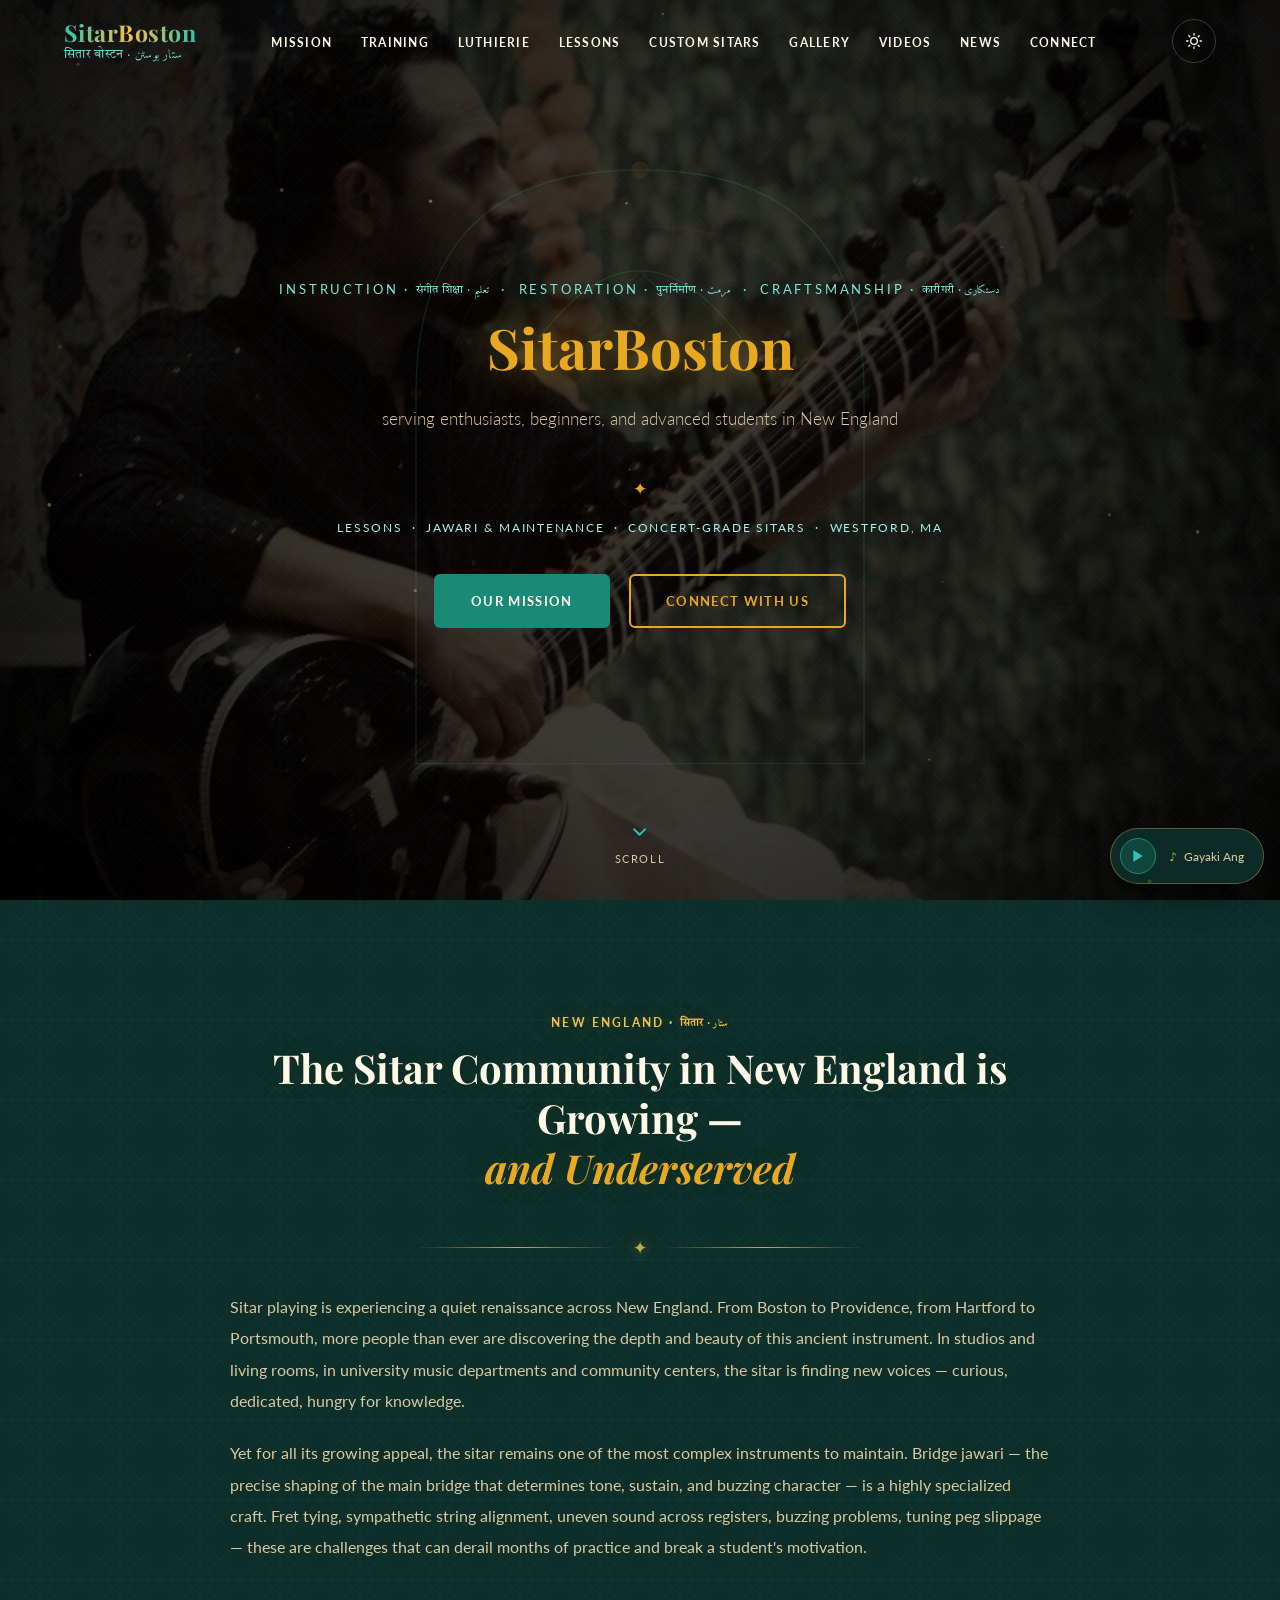
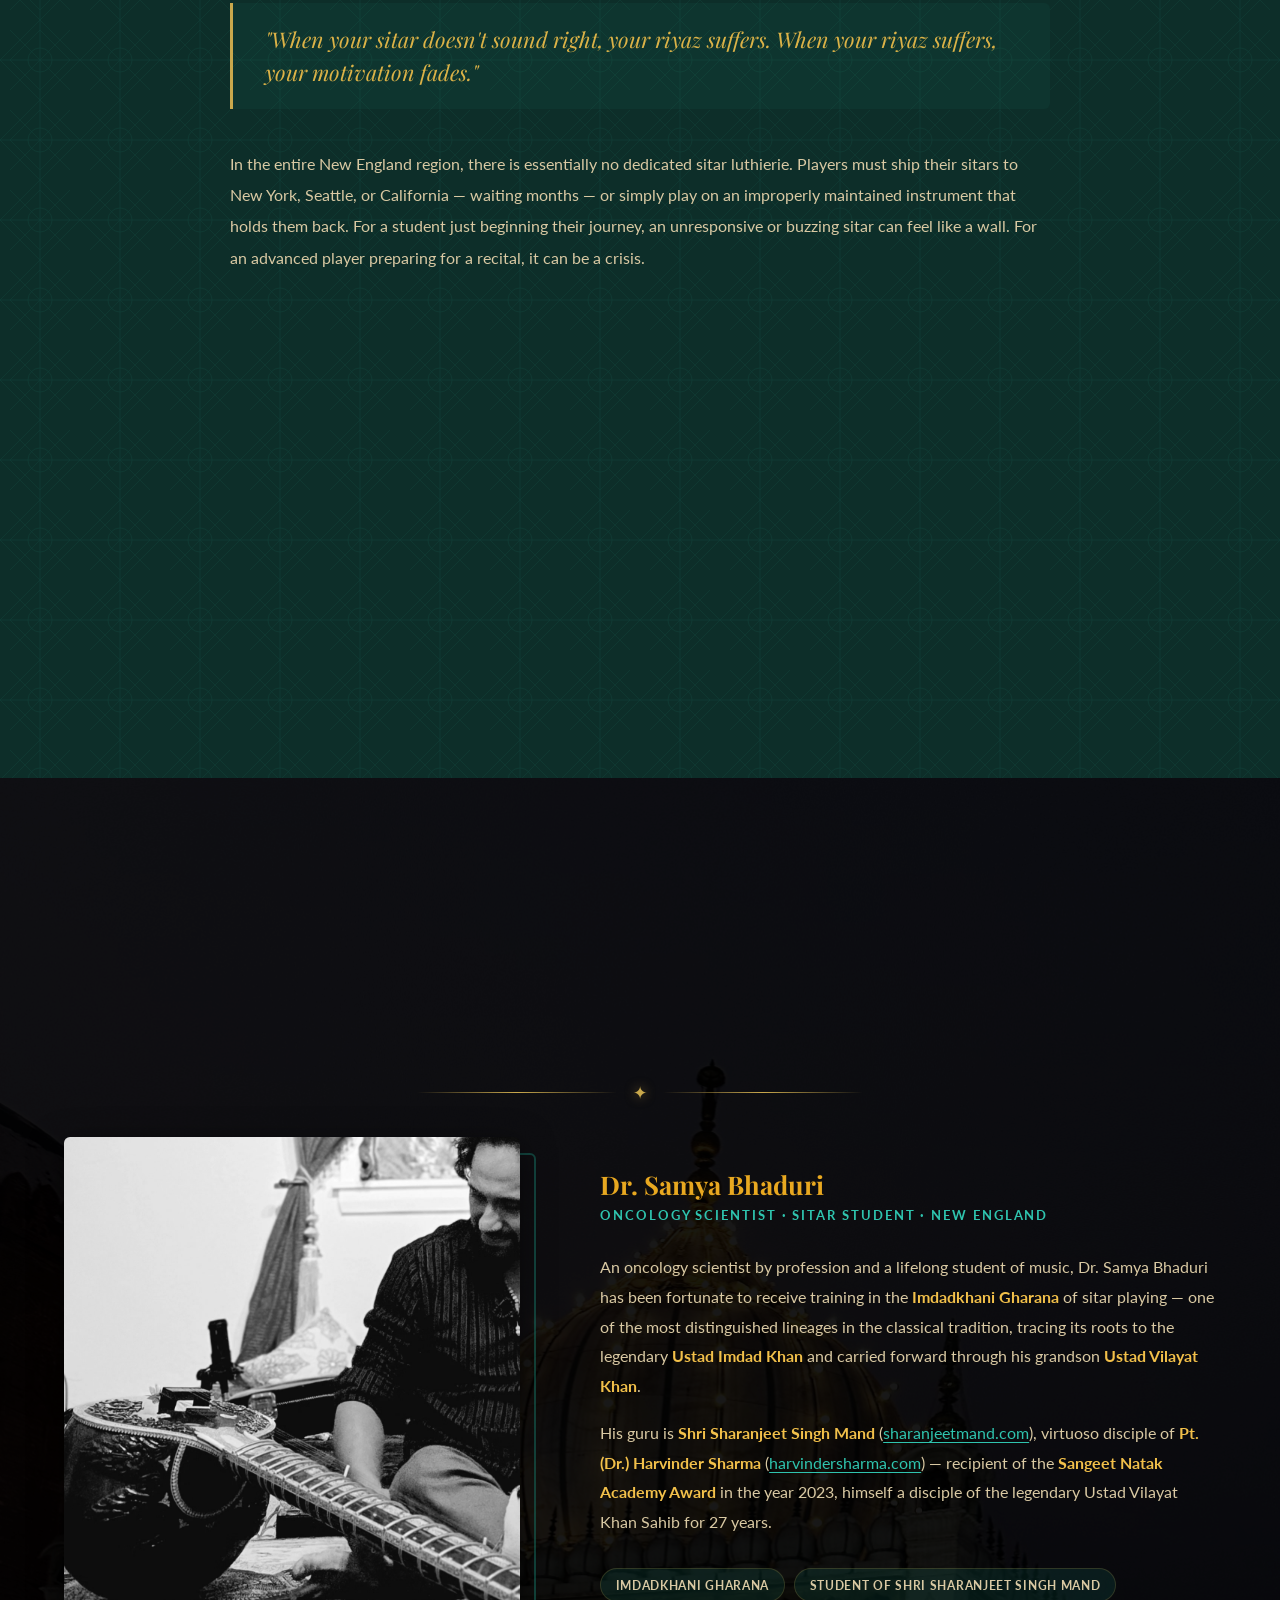
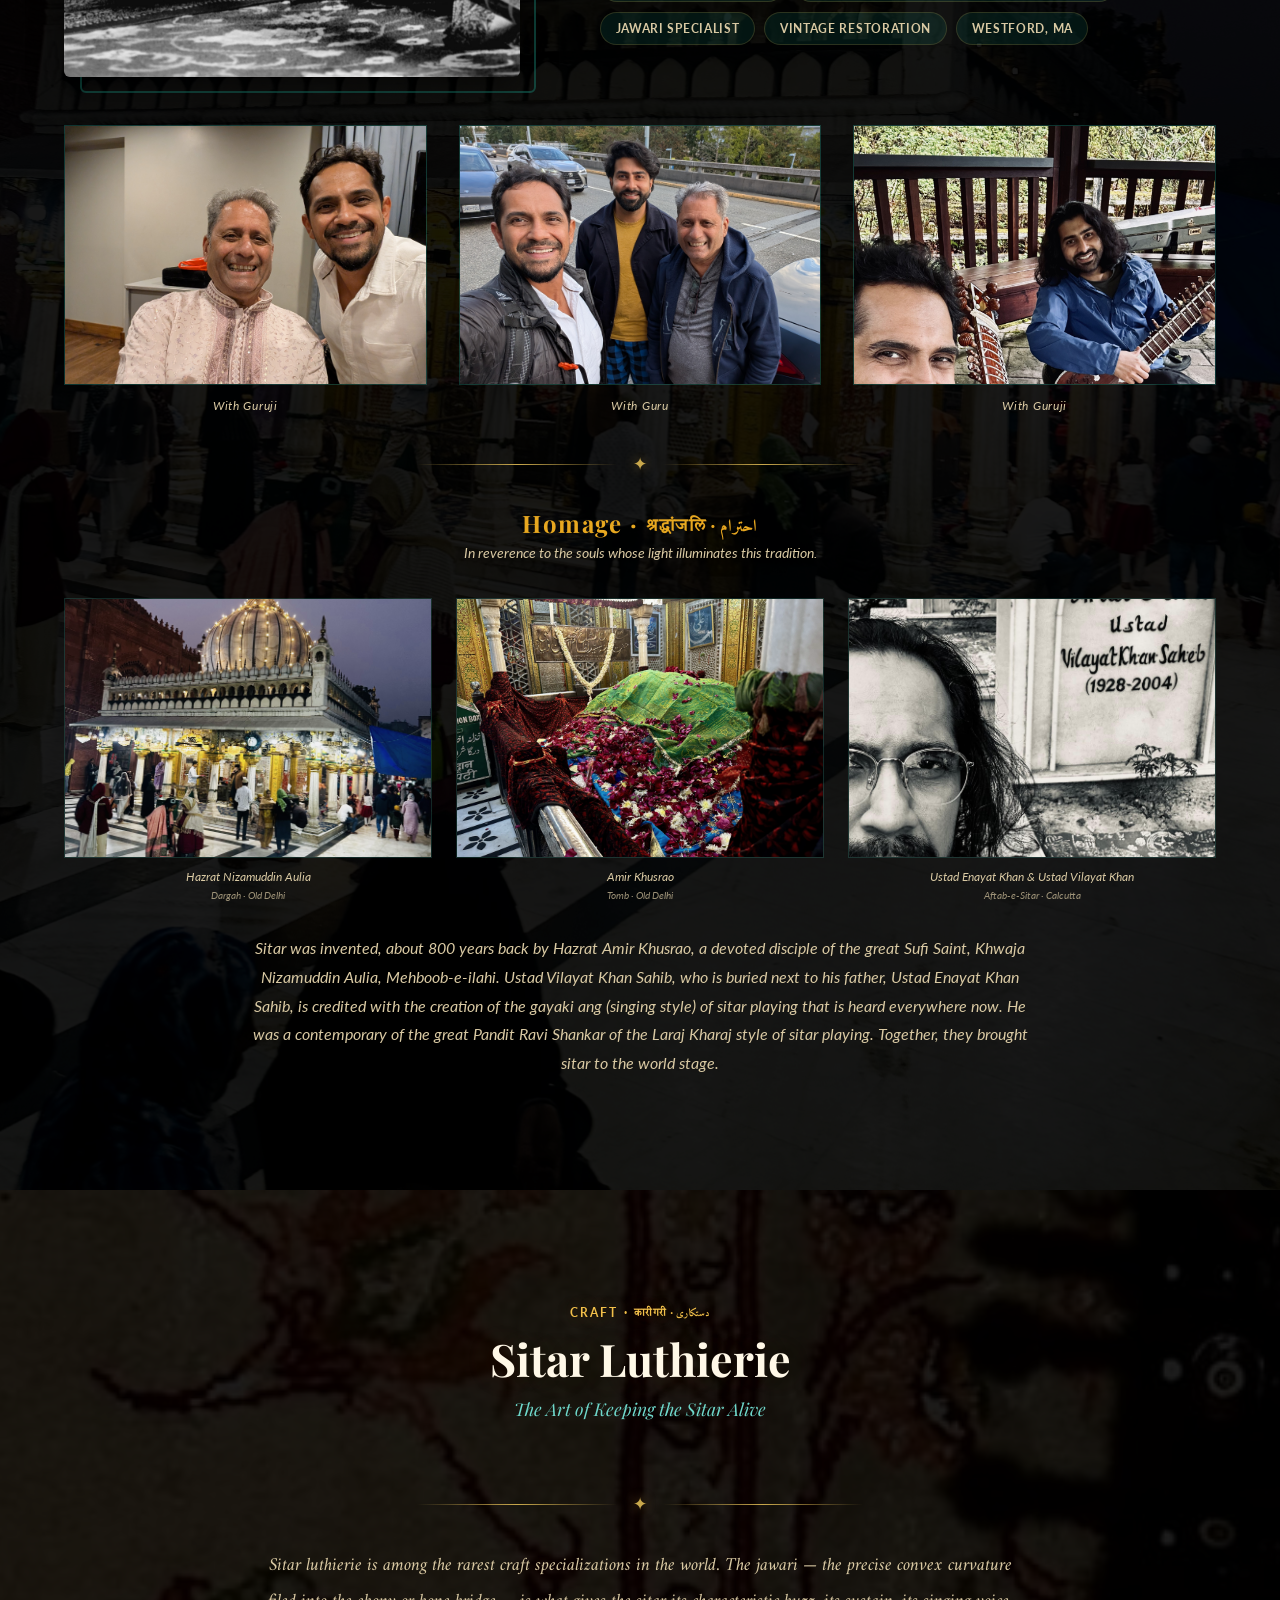
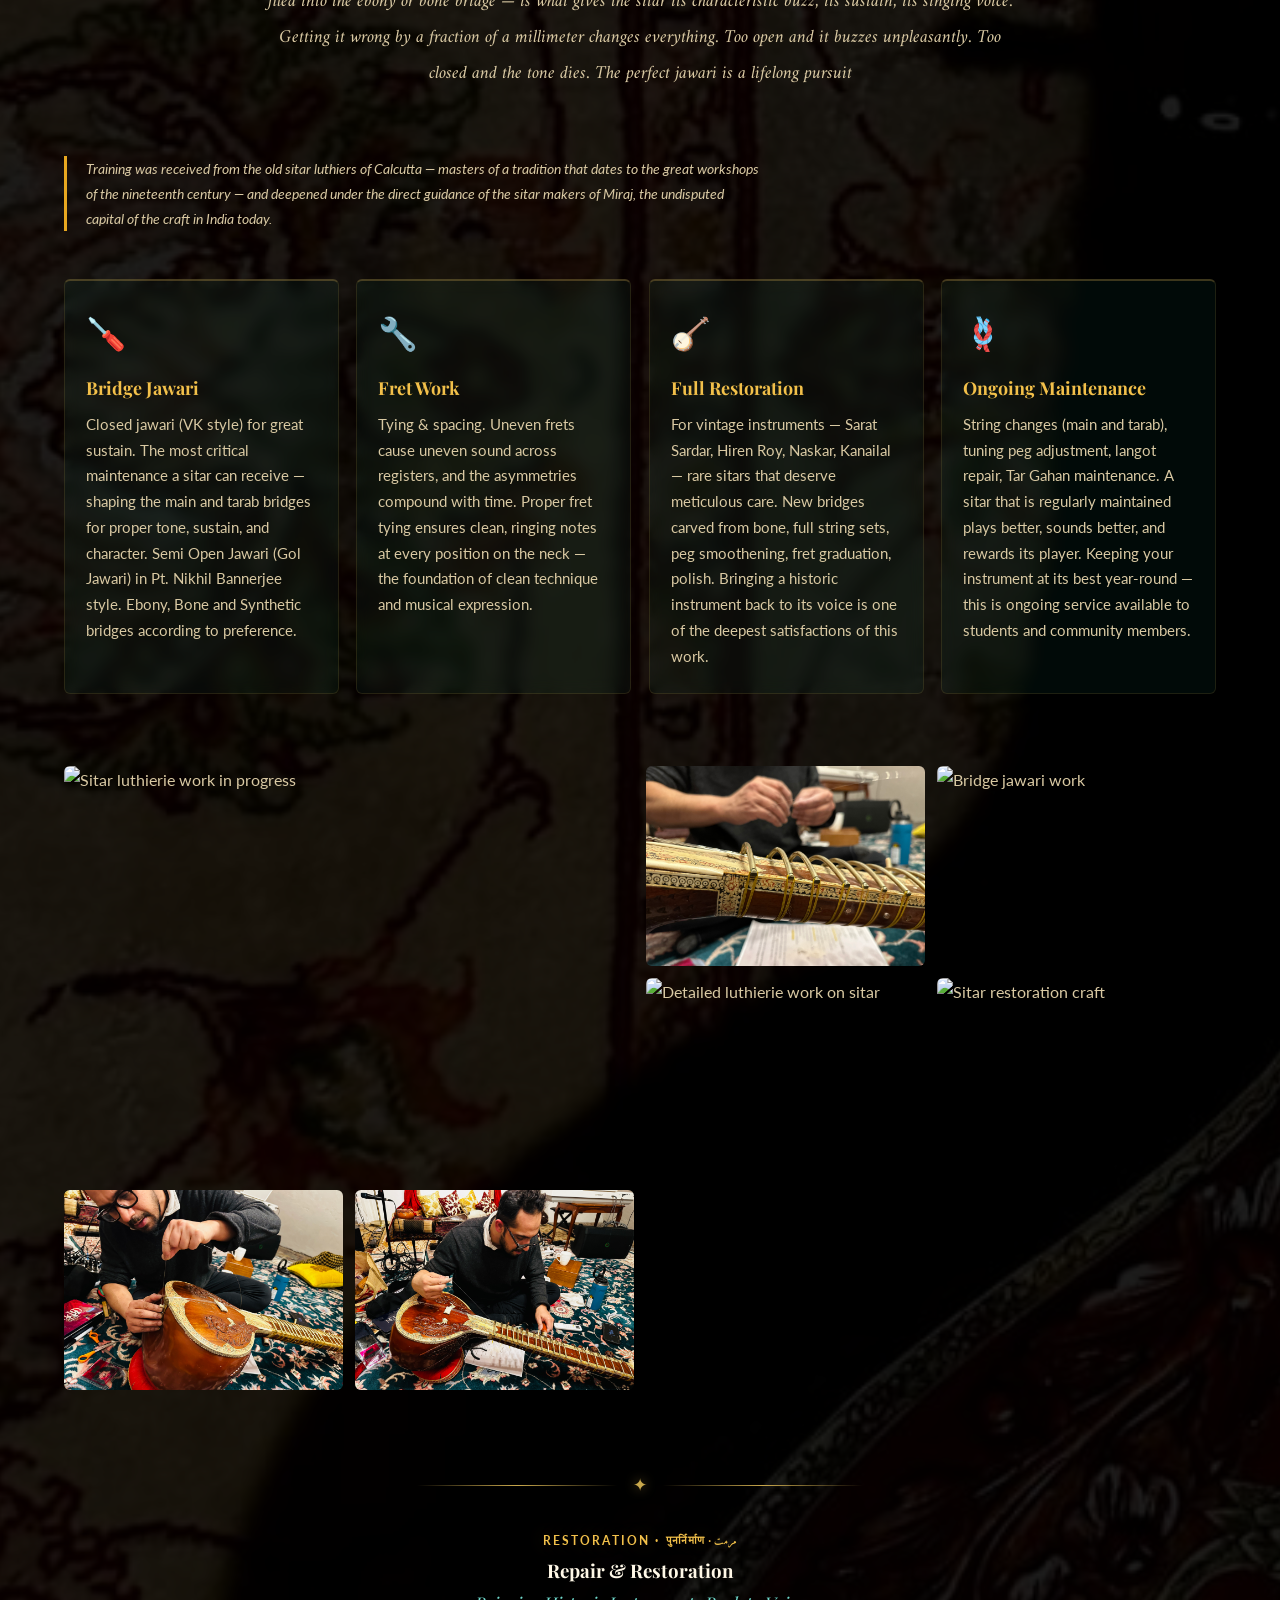
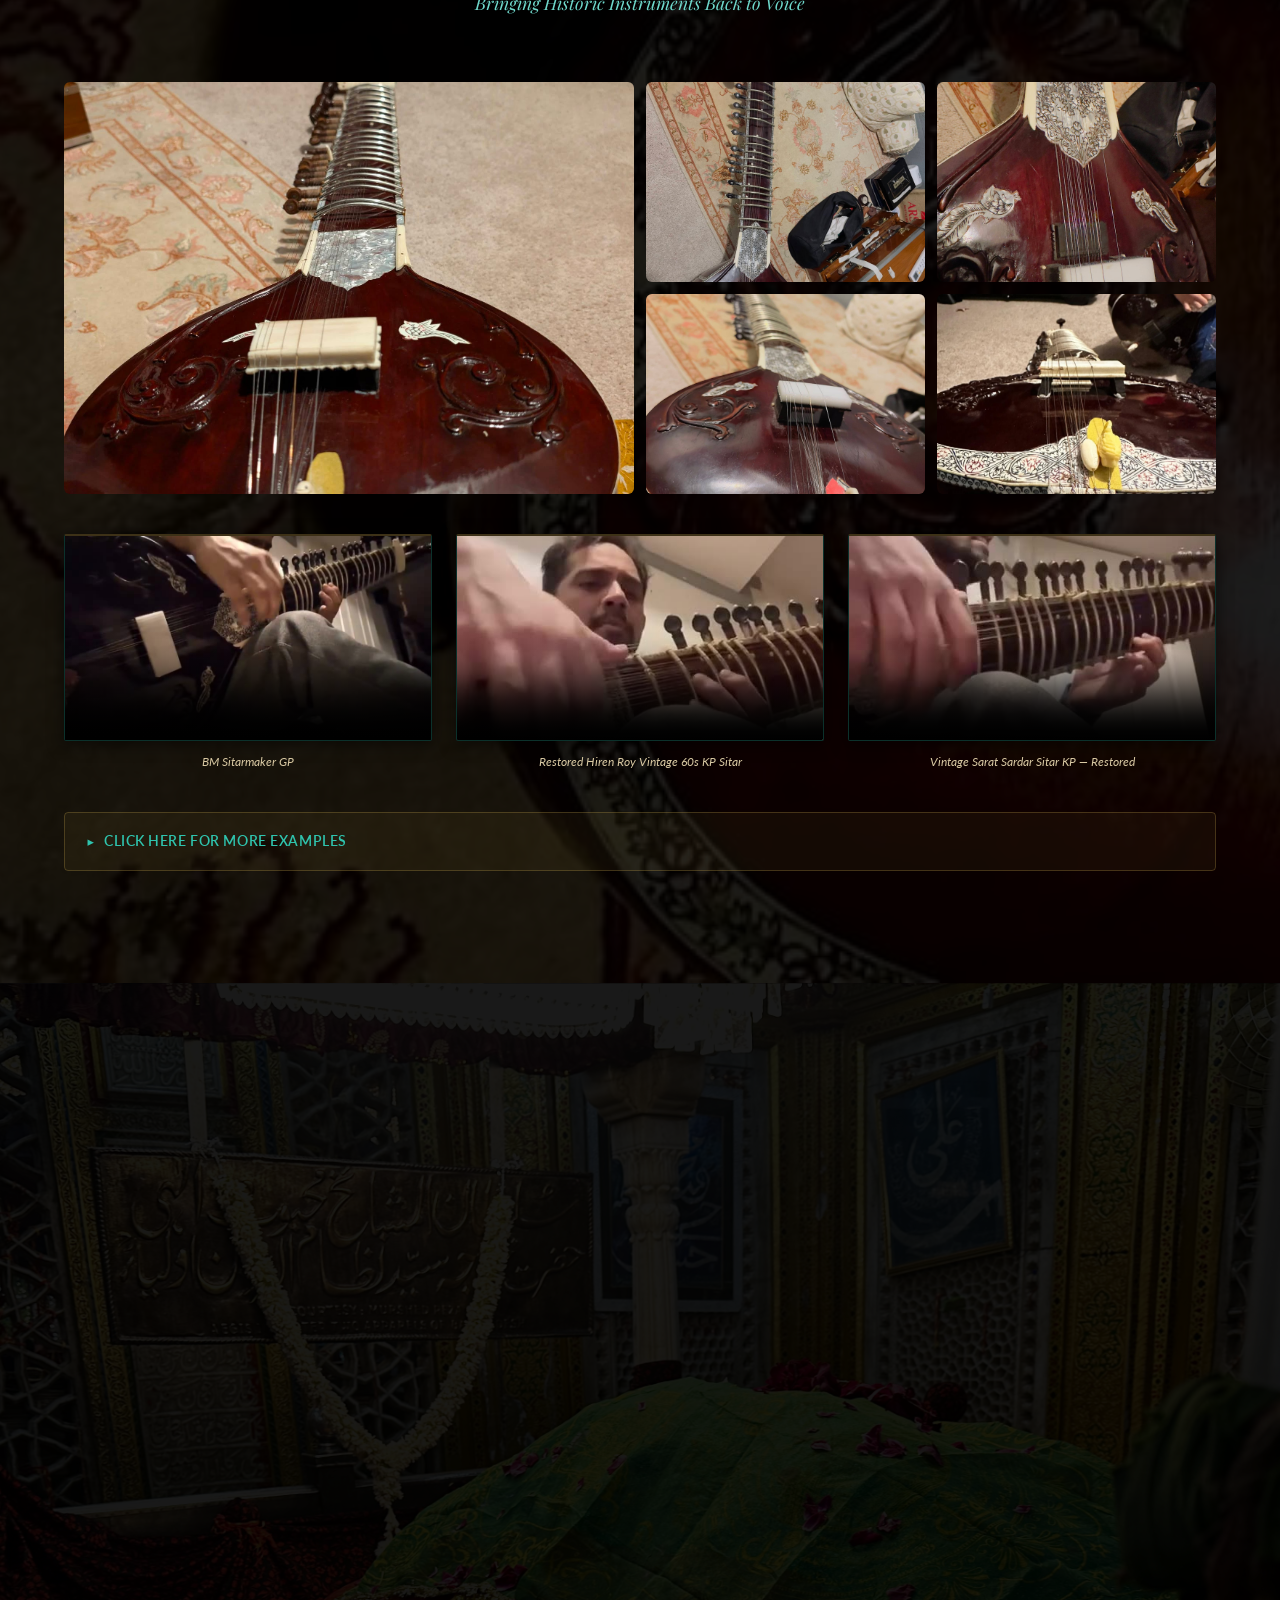
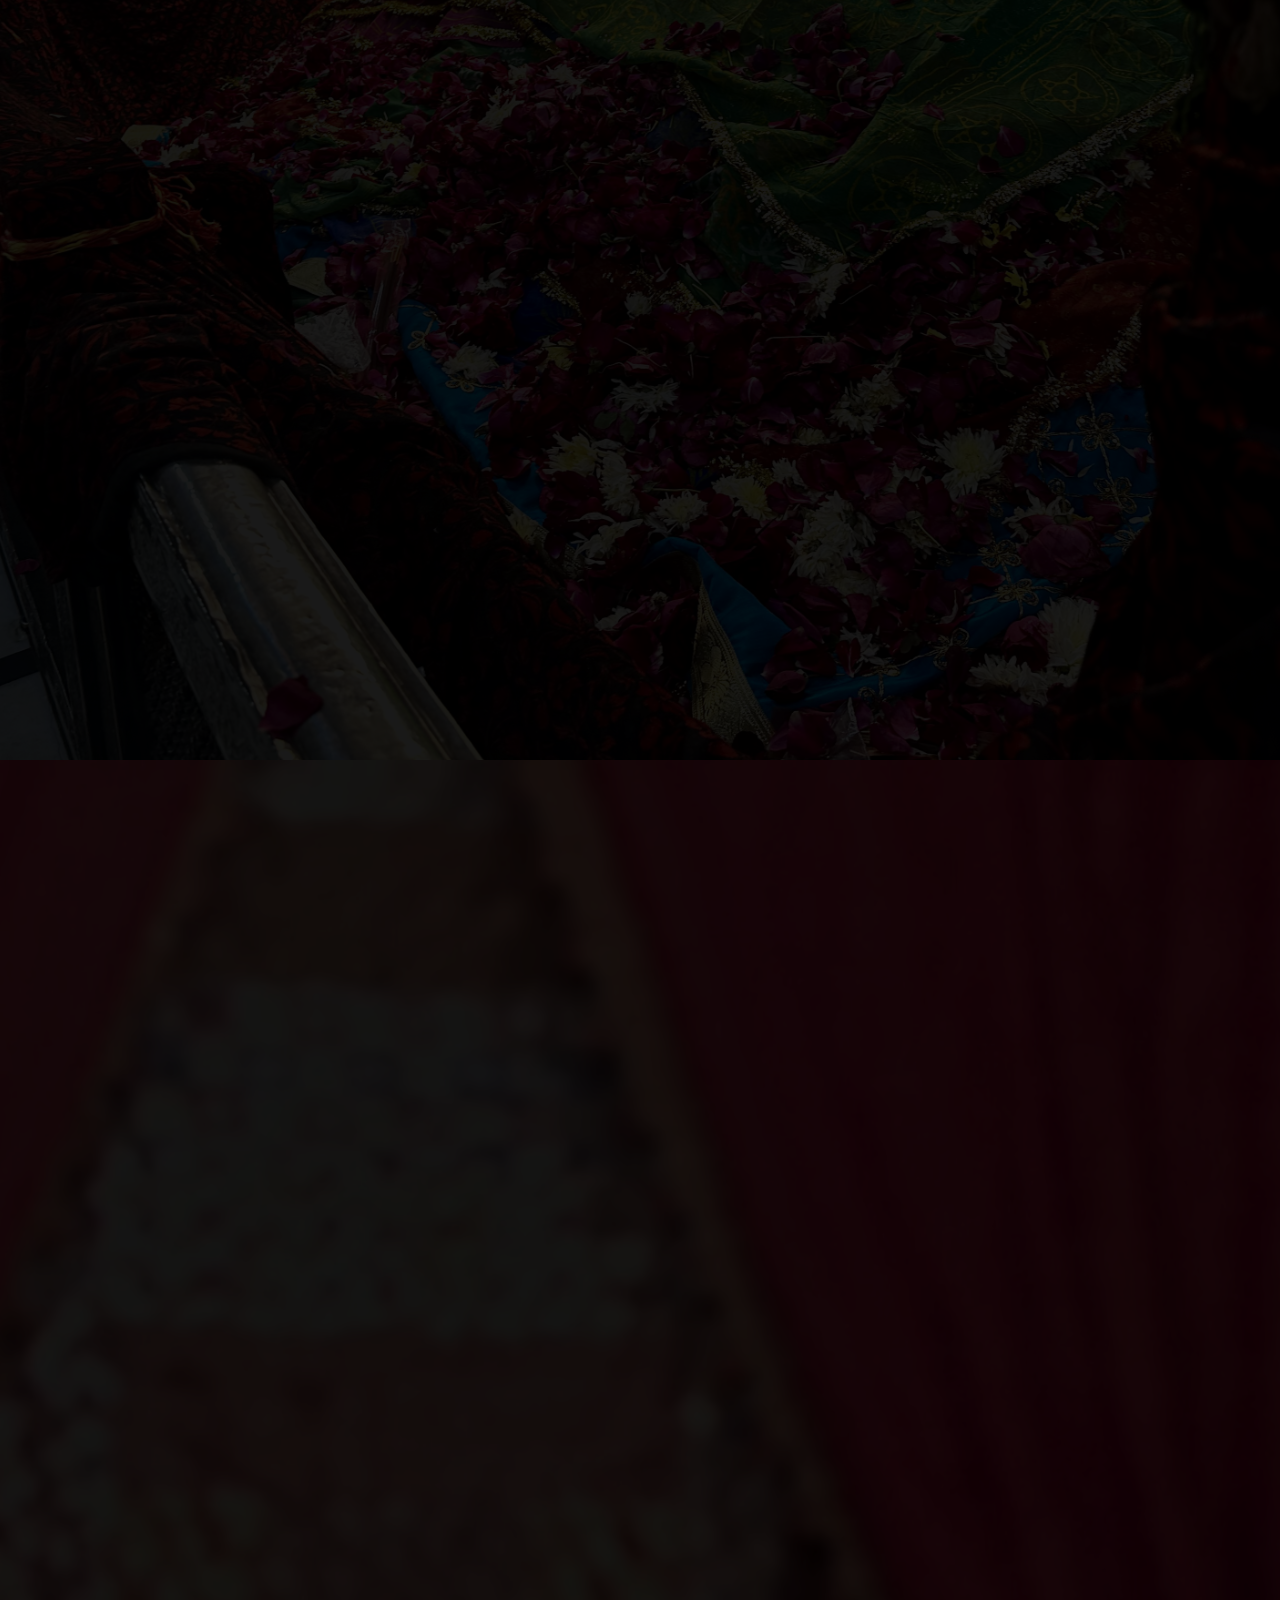
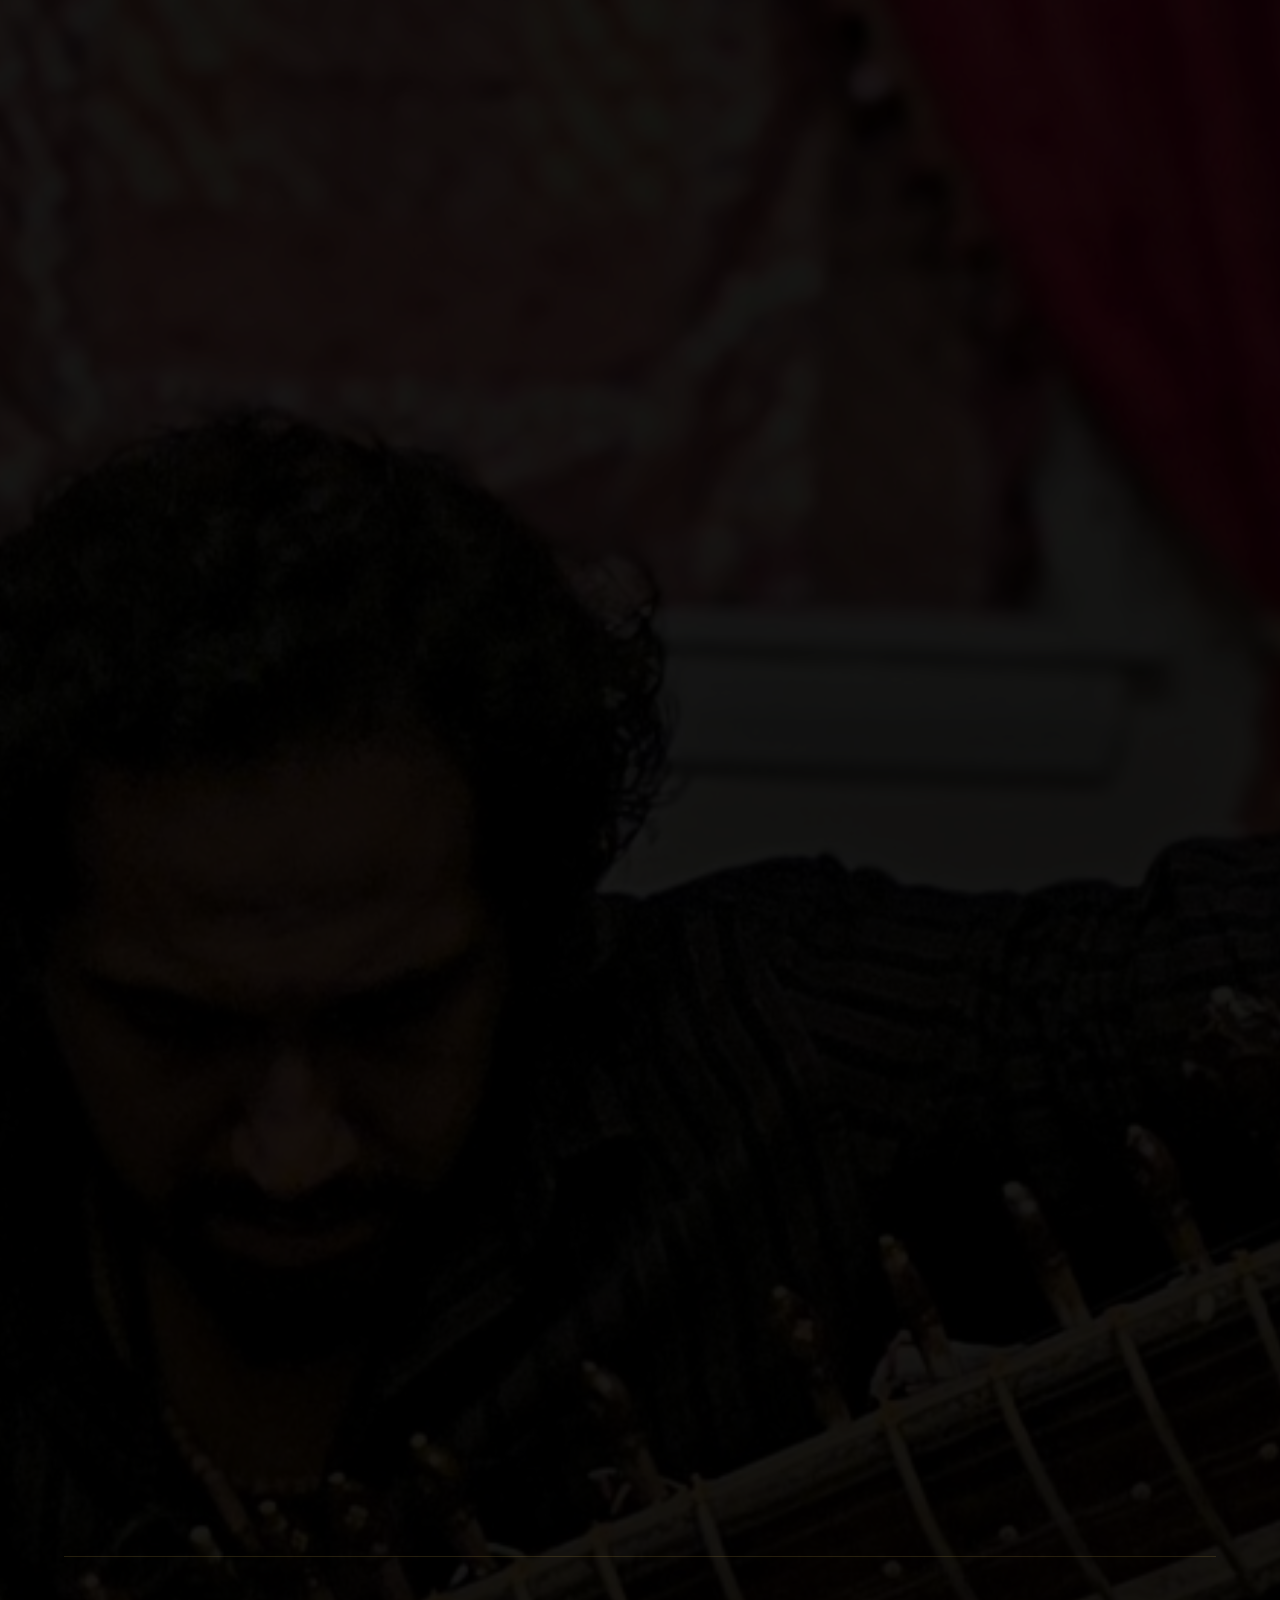
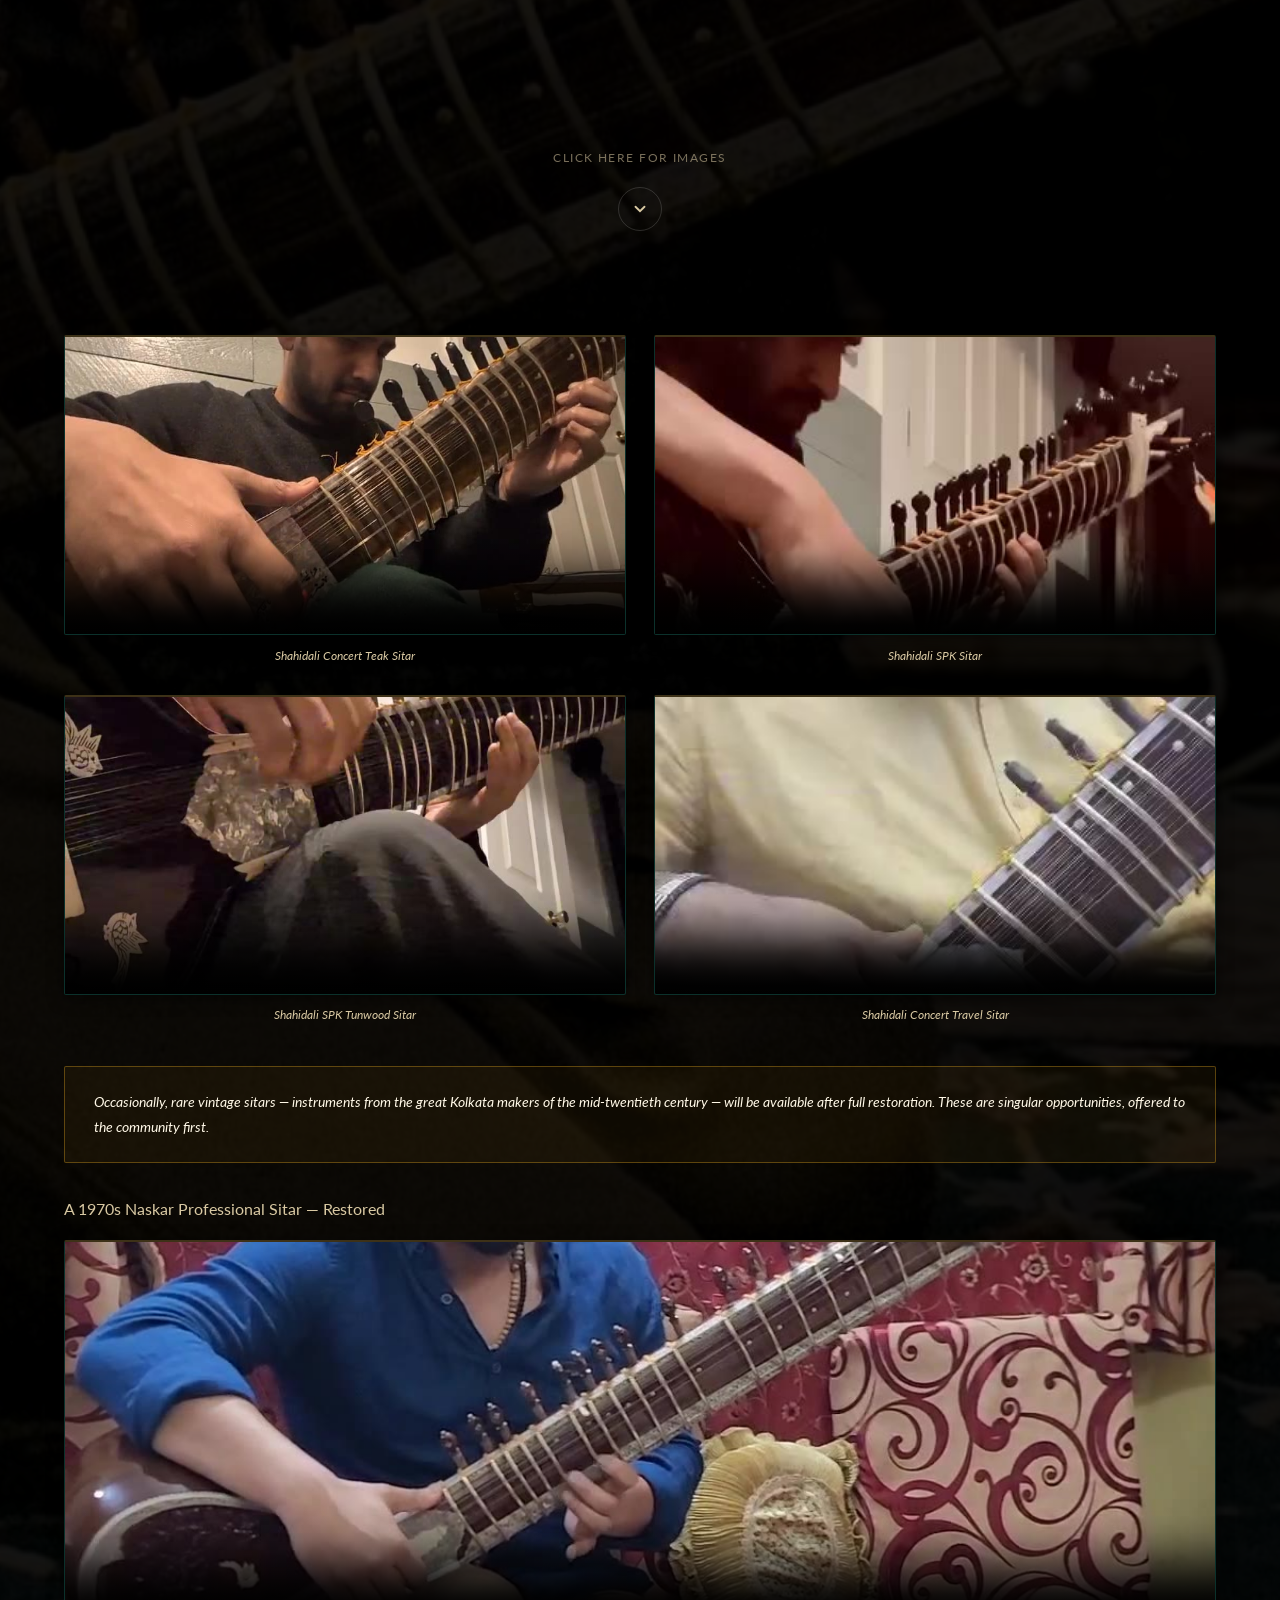
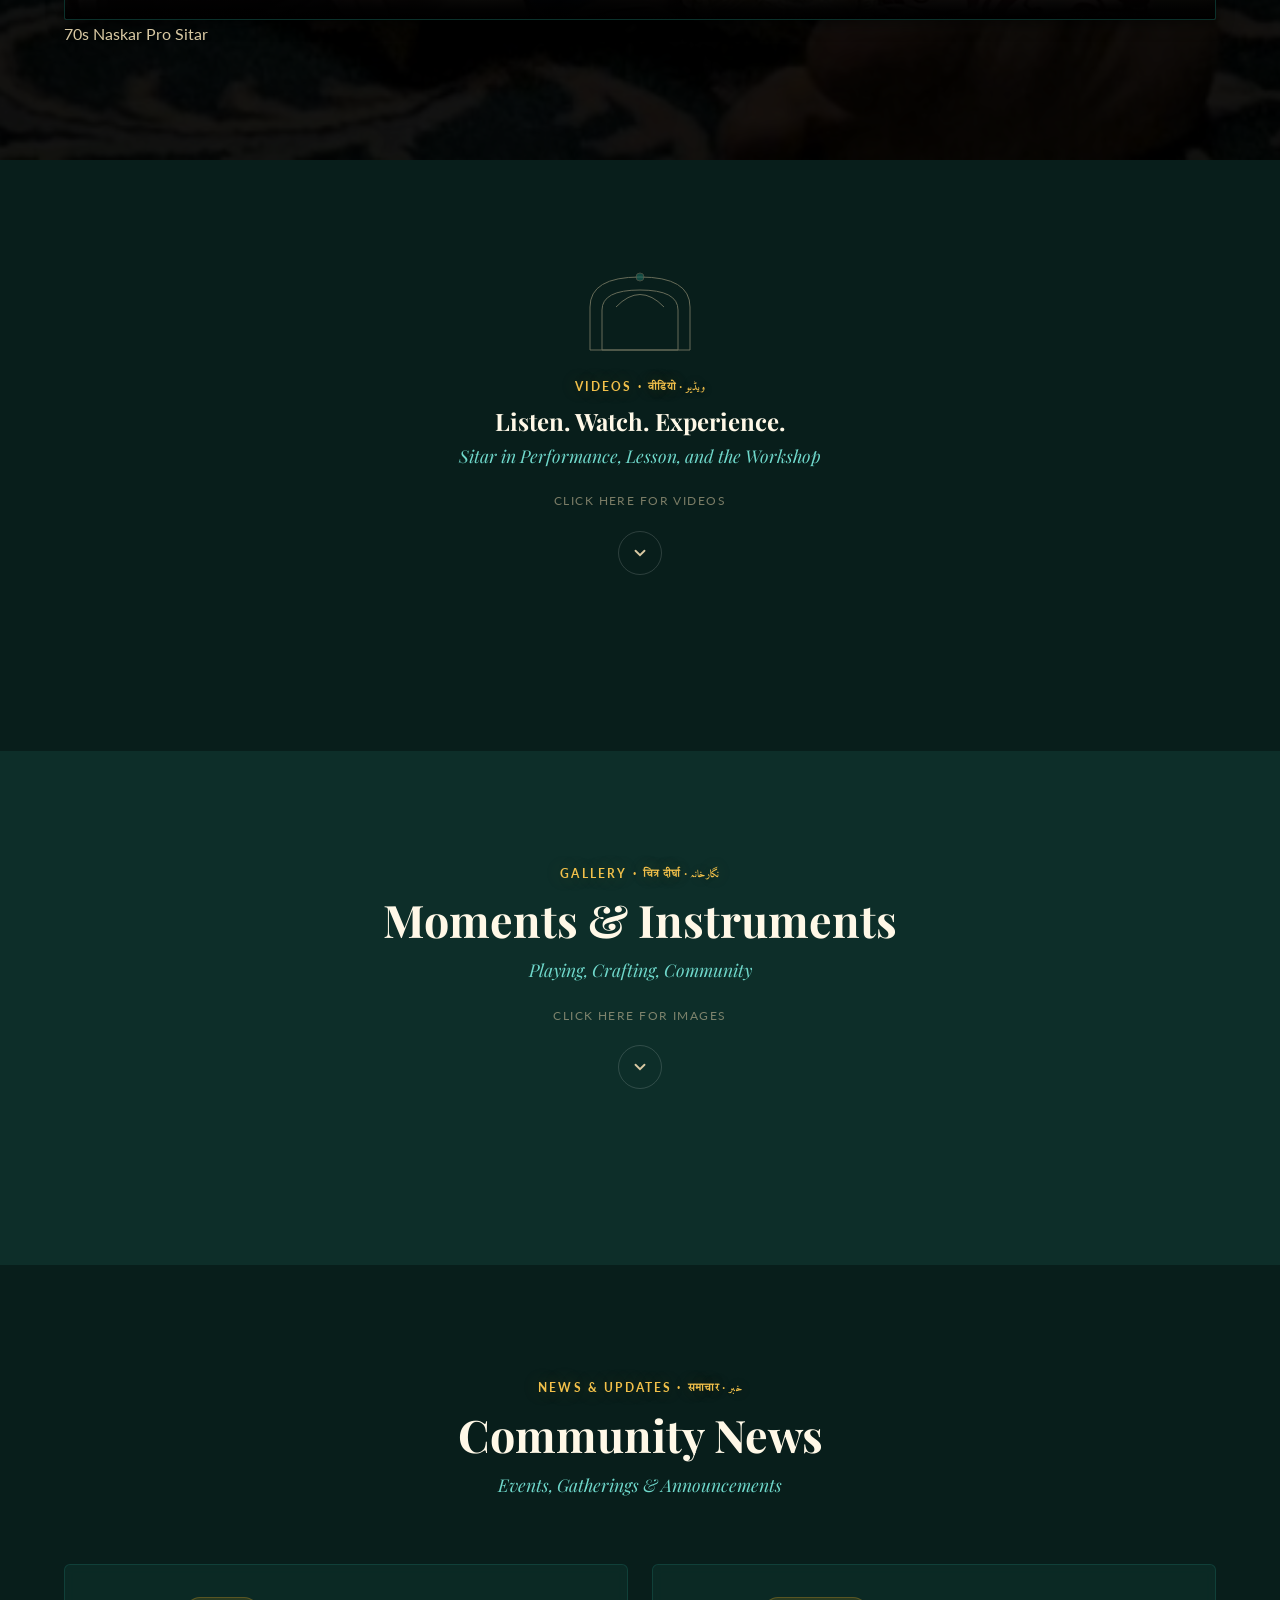
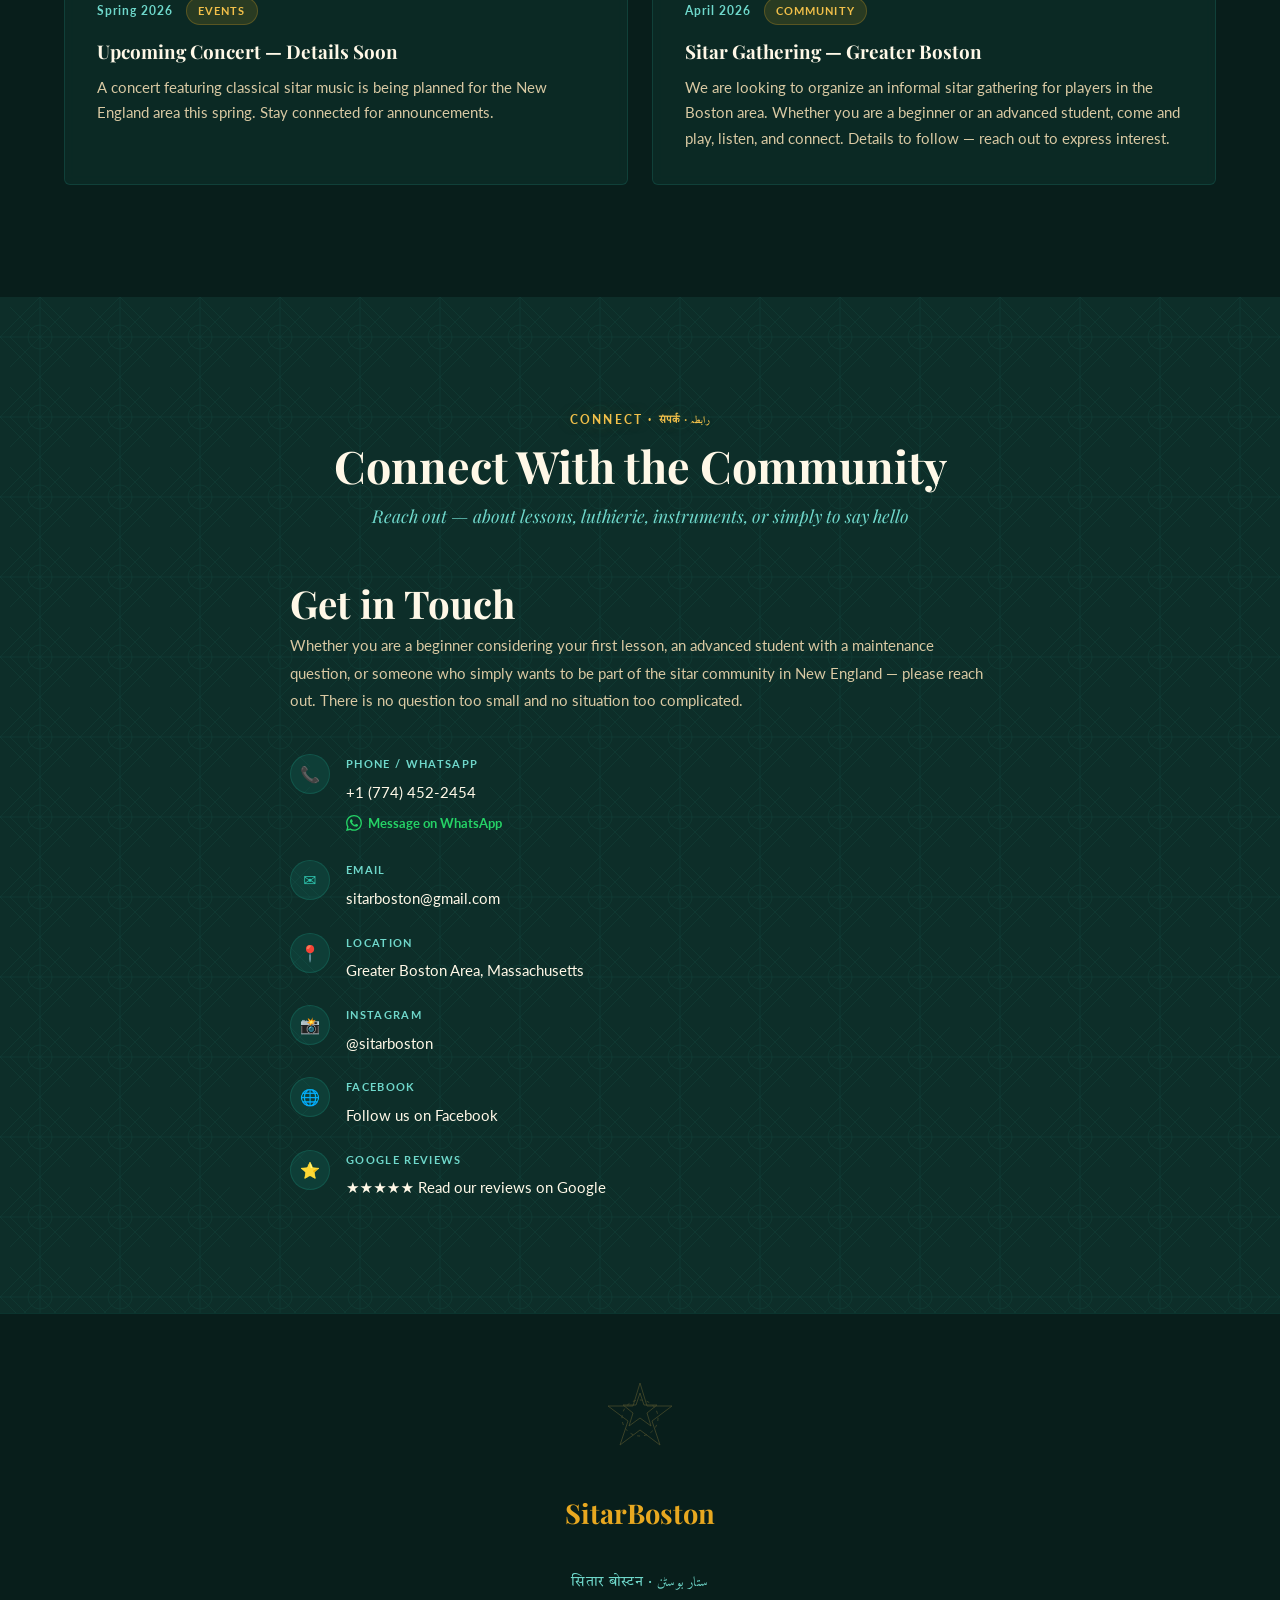
==== commit 0f55574a: "Add comprehensive Schema.org JSON-LD markup for Google SEO Replaces minimal LocalBusiness schema wit" ====
--- a/index.html
+++ b/index.html
@@ -15,46 +15,216 @@
   <meta property="og:type" content="website">
   <meta property="og:url" content="https://sitarboston.com">
 
-  <!-- Local Business Structured Data -->
+  <!-- Structured Data — @graph with Business, Practitioner, Services, FAQ -->
   <script type="application/ld+json">
   {
     "@context": "https://schema.org",
-    "@type": "LocalBusiness",
-    "name": "SitarBoston",
-    "description": "Sitar lessons, repair, jawari, string replacement, fret tightening, and custom sitars in Boston and New England. Master luthier Shahid Ali of Miraj.",
-    "url": "https://sitarboston.com",
-    "image": "https://sitarboston.com/images/Top cover.jpg",
-    "areaServed": [
-      "Boston, Massachusetts",
-      "Massachusetts",
-      "Rhode Island",
-      "Connecticut",
-      "New Hampshire",
-      "New England"
-    ],
-    "serviceType": [
-      "Sitar Lessons",
-      "Sitar Repair",
-      "Sitar Jawari",
-      "Sitar String Replacement",
-      "Sitar Fret Tightening",
-      "Custom Sitar Building",
-      "Sitar Full Restoration",
-      "Concert Grade Sitar for Sale",
-      "VK Style Sitar",
-      "Vilayat Khan Style Sitar",
-      "Ravi Shankar Style Sitar",
-      "SPK Style Sitar",
-      "Tanpura Repair",
-      "Surbahar Repair"
-    ],
-    "knowsAbout": [
-      "Sitar",
-      "Indian Classical Music",
-      "Hindustani Music",
-      "Luthierie",
-      "Jawari",
-      "Raga"
+    "@graph": [
+
+      {
+        "@type": ["LocalBusiness", "MusicalInstrumentStore", "EducationalOrganization"],
+        "@id": "https://sitarboston.com/#business",
+        "name": "SitarBoston",
+        "alternateName": ["Sitar Boston", "SitarBoston New England"],
+        "description": "SitarBoston offers sitar lessons, sitar repair and restoration (jawari, string replacement, fret tightening, full vintage restoration), and concert-grade custom sitars in the VK, Ravi Shankar, and SPK styles. Serving Greater Boston and all of New England. Master luthier Shahid Ali of Miraj.",
+        "url": "https://sitarboston.com",
+        "telephone": "+17744522454",
+        "email": "sitarboston@gmail.com",
+        "image": [
+          "https://sitarboston.com/images/Top cover.jpg",
+          "https://sitarboston.com/images/Sitar Luthier/IMG_5694.jpg"
+        ],
+        "address": {
+          "@type": "PostalAddress",
+          "addressLocality": "Greater Boston",
+          "addressRegion": "MA",
+          "addressCountry": "US"
+        },
+        "geo": {
+          "@type": "GeoCoordinates",
+          "latitude": 42.6110626,
+          "longitude": -71.4121744
+        },
+        "areaServed": [
+          { "@type": "State", "name": "Massachusetts" },
+          { "@type": "State", "name": "Rhode Island" },
+          { "@type": "State", "name": "Connecticut" },
+          { "@type": "State", "name": "New Hampshire" },
+          { "@type": "State", "name": "Vermont" },
+          { "@type": "State", "name": "Maine" },
+          { "@type": "City",  "name": "Boston" },
+          { "@type": "City",  "name": "Cambridge" },
+          { "@type": "City",  "name": "Providence" },
+          { "@type": "City",  "name": "Hartford" },
+          { "@type": "City",  "name": "Worcester" },
+          { "@type": "City",  "name": "Lowell" },
+          { "@type": "City",  "name": "Portsmouth" }
+        ],
+        "sameAs": [
+          "https://www.instagram.com/sitarboston/",
+          "https://www.facebook.com/profile.php?id=61568580579215",
+          "https://www.google.com/maps/place/SitarBoston/@42.6110626,-71.4121744,17z"
+        ],
+        "contactPoint": {
+          "@type": "ContactPoint",
+          "telephone": "+17744522454",
+          "contactType": "customer service",
+          "availableLanguage": ["English", "Hindi", "Urdu"],
+          "contactOption": "TollFree"
+        },
+        "hasOfferCatalog": {
+          "@type": "OfferCatalog",
+          "name": "SitarBoston Services",
+          "itemListElement": [
+            {
+              "@type": "Offer",
+              "itemOffered": {
+                "@type": "Service",
+                "name": "Sitar Lessons",
+                "description": "Private sitar lessons in the Imdadkhani Gayaki Ang tradition for beginners through advanced students. In-person in Greater Boston or online via Zoom. Designed around the student's pace, goals, and musical context.",
+                "provider": { "@id": "https://sitarboston.com/#business" },
+                "areaServed": "New England",
+                "serviceType": "Music Lessons"
+              }
+            },
+            {
+              "@type": "Offer",
+              "itemOffered": {
+                "@type": "Service",
+                "name": "Sitar Jawari and Bridge Work",
+                "description": "Professional jawari — the precise convex curvature filed into the sitar bridge — for optimal tone, sustain, and characteristic buzz. The most specialized sitar maintenance service available in New England.",
+                "provider": { "@id": "https://sitarboston.com/#business" },
+                "areaServed": "New England",
+                "serviceType": "Musical Instrument Repair"
+              }
+            },
+            {
+              "@type": "Offer",
+              "itemOffered": {
+                "@type": "Service",
+                "name": "Sitar Repair and Restoration",
+                "description": "Full sitar repair: string replacement (main and tarab), fret tightening and graduation, peg smoothening, langot repair, crack repair, body polish. Specialist in vintage instruments — Hiren Roy, Sarat Sardar, Kanailal, Naskar.",
+                "provider": { "@id": "https://sitarboston.com/#business" },
+                "areaServed": "New England",
+                "serviceType": "Musical Instrument Repair"
+              }
+            },
+            {
+              "@type": "Offer",
+              "itemOffered": {
+                "@type": "Service",
+                "name": "Concert-Grade Custom Sitars",
+                "description": "Concert-grade sitars built to order by master craftsmen of Miraj. Available in VK (Vilayat Khan) style, Ravi Shankar style, and SPK style. Teak, tun, and gourd body options.",
+                "provider": { "@id": "https://sitarboston.com/#business" },
+                "areaServed": "United States",
+                "serviceType": "Musical Instrument Sales"
+              }
+            },
+            {
+              "@type": "Offer",
+              "itemOffered": {
+                "@type": "Service",
+                "name": "Tanpura and Surbahar Repair",
+                "description": "Repair, jawari, and maintenance for tanpura and surbahar. Rare instruments handled with care.",
+                "provider": { "@id": "https://sitarboston.com/#business" },
+                "areaServed": "New England",
+                "serviceType": "Musical Instrument Repair"
+              }
+            }
+          ]
+        },
+        "knowsAbout": [
+          "Sitar", "Indian Classical Music", "Hindustani Music",
+          "Luthierie", "Jawari", "Raga", "Imdadkhani Gharana",
+          "Gayaki Ang", "Sitar Repair", "Sitar Making"
+        ],
+        "employee": { "@id": "https://sitarboston.com/#shahid-ali" }
+      },
+
+      {
+        "@type": ["Person", "MusicTeacher"],
+        "@id": "https://sitarboston.com/#shahid-ali",
+        "name": "Shahid Ali",
+        "jobTitle": "Master Sitar Luthier and Teacher",
+        "description": "Master sitar luthier trained by the old sitar makers of Calcutta and the workshops of Miraj, India. Teacher in the Imdadkhani Gayaki Ang tradition.",
+        "worksFor": { "@id": "https://sitarboston.com/#business" },
+        "knowsAbout": [
+          "Sitar Luthierie", "Jawari", "Sitar Making",
+          "Hindustani Classical Music", "Imdadkhani Gharana"
+        ]
+      },
+
+      {
+        "@type": "FAQPage",
+        "@id": "https://sitarboston.com/#faq",
+        "mainEntity": [
+          {
+            "@type": "Question",
+            "name": "Where can I find a sitar teacher in Boston or New England?",
+            "acceptedAnswer": {
+              "@type": "Answer",
+              "text": "SitarBoston offers private sitar lessons in the Greater Boston area and online via Zoom, serving students across Massachusetts, Rhode Island, Connecticut, and New Hampshire. Lessons follow the Imdadkhani Gayaki Ang tradition and are tailored to each student — beginner through advanced."
+            }
+          },
+          {
+            "@type": "Question",
+            "name": "Where can I get my sitar repaired in New England?",
+            "acceptedAnswer": {
+              "@type": "Answer",
+              "text": "SitarBoston is the only dedicated sitar luthierie in New England. Services include jawari (bridge shaping), full string replacement, fret tightening, peg smoothening, crack repair, and complete vintage restoration. Contact us at sitarboston@gmail.com or +1 (774) 452-2454."
+            }
+          },
+          {
+            "@type": "Question",
+            "name": "What is jawari on a sitar, and why does it matter?",
+            "acceptedAnswer": {
+              "@type": "Answer",
+              "text": "Jawari is the precise convex curvature filed into the sitar's ebony or bone bridge. It produces the characteristic sustained buzz and singing tone that defines the sitar's sound. Getting it wrong by a fraction of a millimeter changes everything — too open and it buzzes unpleasantly, too closed and the tone dies. It is a specialized skill that requires years of training and is extremely rare to find in the United States."
+            }
+          },
+          {
+            "@type": "Question",
+            "name": "Do you offer online sitar lessons?",
+            "acceptedAnswer": {
+              "@type": "Answer",
+              "text": "Yes. SitarBoston offers online sitar lessons via Zoom for students anywhere in the US and internationally. Lessons are designed around your goals, pace, and musical background."
+            }
+          },
+          {
+            "@type": "Question",
+            "name": "Where can I buy a concert-grade sitar in Massachusetts or the US?",
+            "acceptedAnswer": {
+              "@type": "Answer",
+              "text": "SitarBoston offers concert-grade sitars built to order by the master craftsmen of Miraj, India — the undisputed capital of sitar making. Available styles: VK (Vilayat Khan) style, Ravi Shankar style, and SPK style, in teak, tun, and gourd. Contact us to discuss your requirements."
+            }
+          },
+          {
+            "@type": "Question",
+            "name": "Do you repair vintage sitars like Hiren Roy, Sarat Sardar, or Kanailal?",
+            "acceptedAnswer": {
+              "@type": "Answer",
+              "text": "Yes. SitarBoston specializes in the restoration of vintage instruments — Hiren Roy, Sarat Sardar, Kanailal, Naskar, and other historic makers. Services include new bridges carved from bone, full string sets, peg smoothening, fret graduation, and full polish to bring a historic instrument back to its voice."
+            }
+          },
+          {
+            "@type": "Question",
+            "name": "Which states and cities in New England do you serve?",
+            "acceptedAnswer": {
+              "@type": "Answer",
+              "text": "SitarBoston serves the entire New England region — Massachusetts (Boston, Cambridge, Worcester, Lowell, Springfield), Rhode Island (Providence), Connecticut (Hartford, New Haven), New Hampshire (Portsmouth, Manchester), Vermont, and Maine. Sitar repair can be handled by mail; lessons are available in-person in Greater Boston or online for all locations."
+            }
+          },
+          {
+            "@type": "Question",
+            "name": "How do I contact SitarBoston?",
+            "acceptedAnswer": {
+              "@type": "Answer",
+              "text": "You can reach SitarBoston by phone or WhatsApp at +1 (774) 452-2454, by email at sitarboston@gmail.com, or via the contact form at https://sitarboston.com/#connect. We are also on Instagram @sitarboston."
+            }
+          }
+        ]
+      }
+
     ]
   }
   </script>
--- a/css/style.css
+++ b/css/style.css
@@ -3385,41 +3385,64 @@
 html[data-theme="light"] a { color: var(--teal-bright); }
 html[data-theme="light"] a:hover { color: var(--saffron); }
 
-/* ── NAVBAR ── */
-html[data-theme="light"] #navbar.scrolled {
-  background: rgba(255, 249, 237, 0.97);
-  box-shadow: 0 2px 20px rgba(92, 14, 26, 0.12);
-}
-html[data-theme="light"] .nav-links a { color: var(--cream); }
+/* ── NAVBAR — un-scrolled: floats over hero image, keep text LIGHT ── */
+html[data-theme="light"] .nav-links a { color: #FFF8E7; }
 html[data-theme="light"] .nav-links a:hover,
-html[data-theme="light"] .nav-links a.active { color: var(--saffron); }
-html[data-theme="light"] .hamburger span { background: var(--cream); }
+html[data-theme="light"] .nav-links a.active { color: #F2C04A; }
+html[data-theme="light"] .hamburger span { background: #FFF8E7; }
 html[data-theme="light"] .nav-logo-en {
-  background: linear-gradient(90deg, var(--cream), var(--saffron-lt), var(--teal-bright));
+  background: linear-gradient(90deg, #FFF8E7, #F2C04A, #9FD8CC);
   -webkit-background-clip: text;
   -webkit-text-fill-color: transparent;
   background-clip: text;
   color: transparent;
 }
-html[data-theme="light"] .nav-logo-fa { color: var(--teal-light); }
-
-/* ── MOBILE NAV OVERLAY ── */
+html[data-theme="light"] .nav-logo-fa { color: #A8DDD6; }
+
+/* ── THEME TOGGLE — un-scrolled: light border/icon over hero ── */
+html[data-theme="light"] .theme-toggle {
+  border-color: rgba(255, 248, 231, 0.5);
+  color: #FFF8E7;
+}
+html[data-theme="light"] .theme-toggle:hover {
+  background: rgba(255, 248, 231, 0.15);
+  border-color: #F2C04A;
+  color: #F2C04A;
+}
+
+/* ── NAVBAR — scrolled: ivory background, switch to DARK text ── */
+html[data-theme="light"] #navbar.scrolled {
+  background: rgba(255, 249, 237, 0.97);
+  box-shadow: 0 2px 20px rgba(92, 14, 26, 0.12);
+}
+html[data-theme="light"] #navbar.scrolled .nav-links a { color: #2D0609; }
+html[data-theme="light"] #navbar.scrolled .nav-links a:hover,
+html[data-theme="light"] #navbar.scrolled .nav-links a.active { color: #8B4E00; }
+html[data-theme="light"] #navbar.scrolled .hamburger span { background: #2D0609; }
+html[data-theme="light"] #navbar.scrolled .nav-logo-en {
+  background: linear-gradient(90deg, #2D0609, #A85E00, #0F4220);
+  -webkit-background-clip: text;
+  -webkit-text-fill-color: transparent;
+  background-clip: text;
+  color: transparent;
+}
+html[data-theme="light"] #navbar.scrolled .nav-logo-fa { color: #1A5E30; }
+html[data-theme="light"] #navbar.scrolled .theme-toggle {
+  border-color: rgba(45, 6, 9, 0.3);
+  color: #2D0609;
+}
+html[data-theme="light"] #navbar.scrolled .theme-toggle:hover {
+  background: rgba(45, 6, 9, 0.07);
+  border-color: #8B4E00;
+  color: #8B4E00;
+}
+
+/* ── MOBILE NAV OVERLAY — always ivory + dark (full-screen panel) ── */
 html[data-theme="light"] .nav-mobile {
   background: rgba(255, 249, 237, 0.99);
 }
-html[data-theme="light"] .nav-mobile a { color: var(--cream); }
-html[data-theme="light"] .nav-mobile a:hover { color: var(--saffron); }
-
-/* ── THEME TOGGLE ── */
-html[data-theme="light"] .theme-toggle {
-  border-color: rgba(92, 14, 26, 0.3);
-  color: var(--cream);
-}
-html[data-theme="light"] .theme-toggle:hover {
-  background: rgba(92, 14, 26, 0.08);
-  border-color: var(--saffron);
-  color: var(--saffron);
-}
+html[data-theme="light"] .nav-mobile a { color: #2D0609; }
+html[data-theme="light"] .nav-mobile a:hover { color: #8B4E00; }
 
 /* ── HERO ── */
 /* Hero text stays cream since it's still over the background photo */
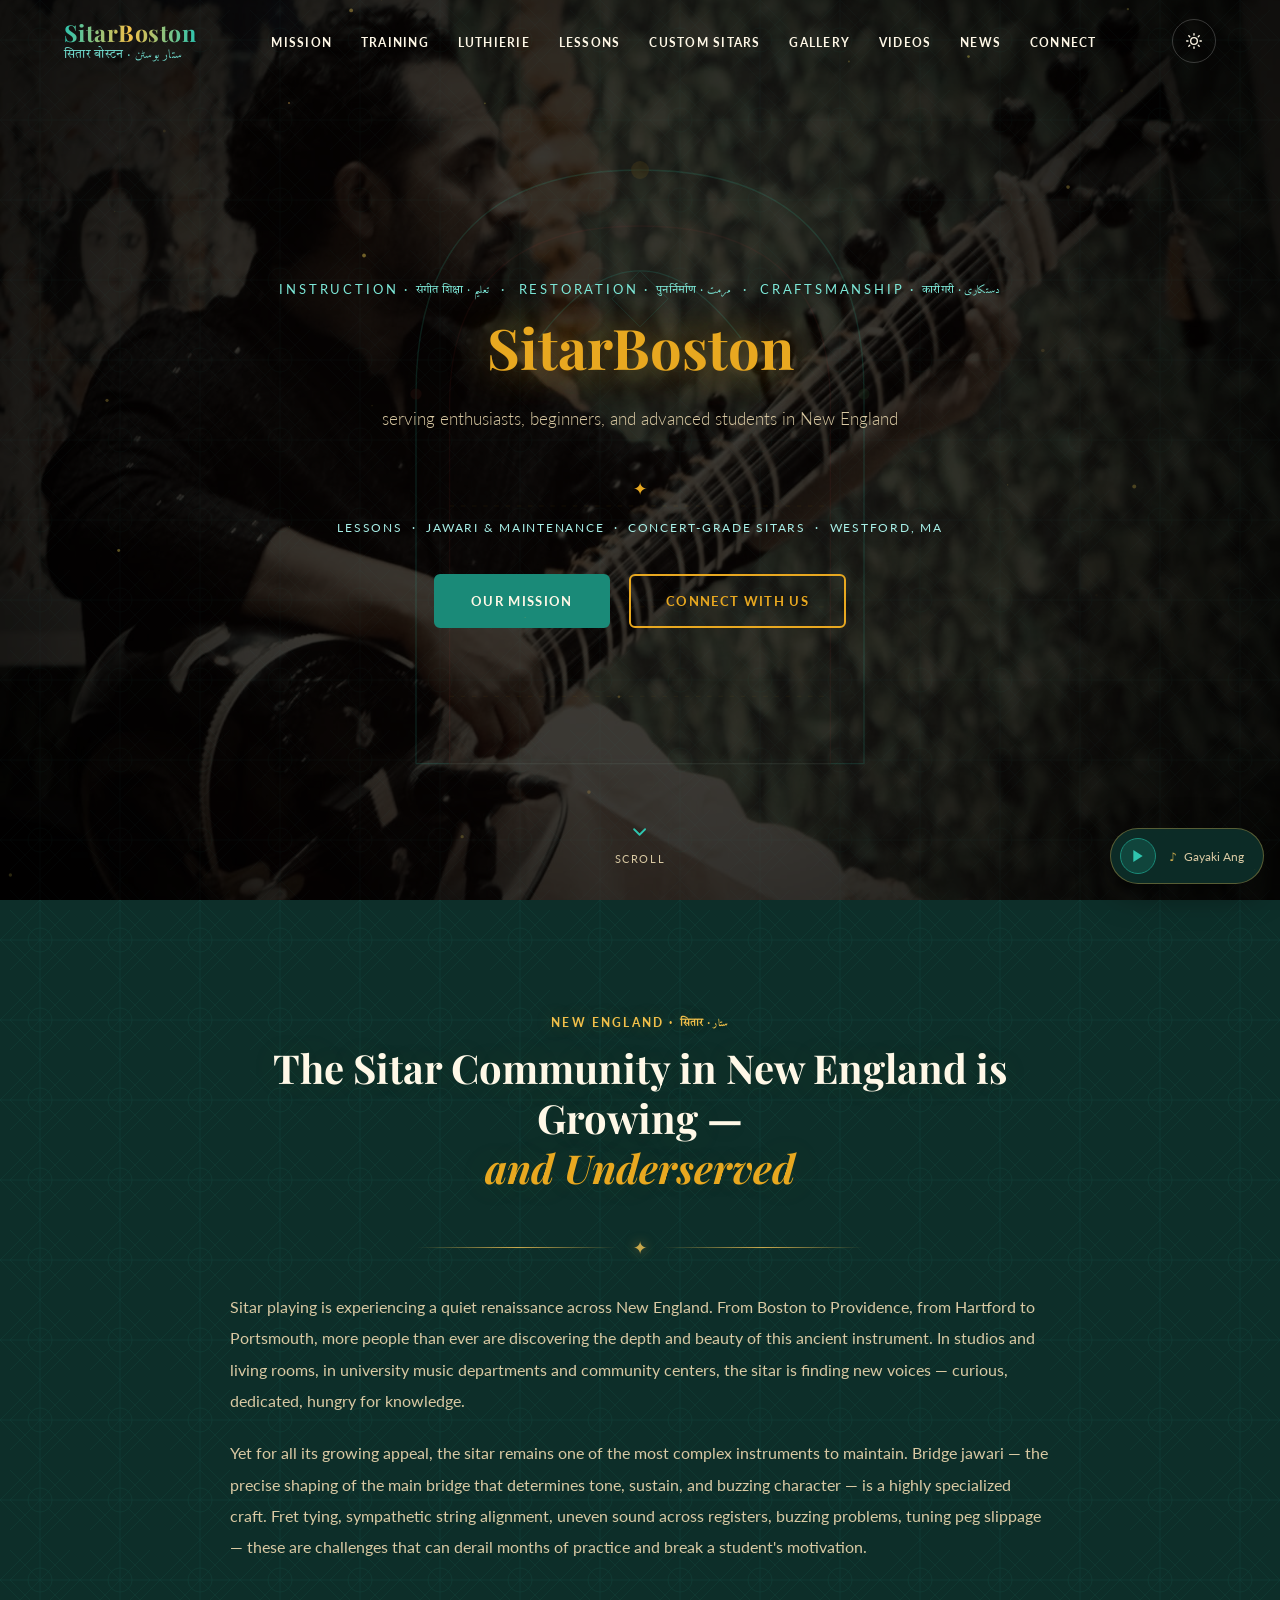
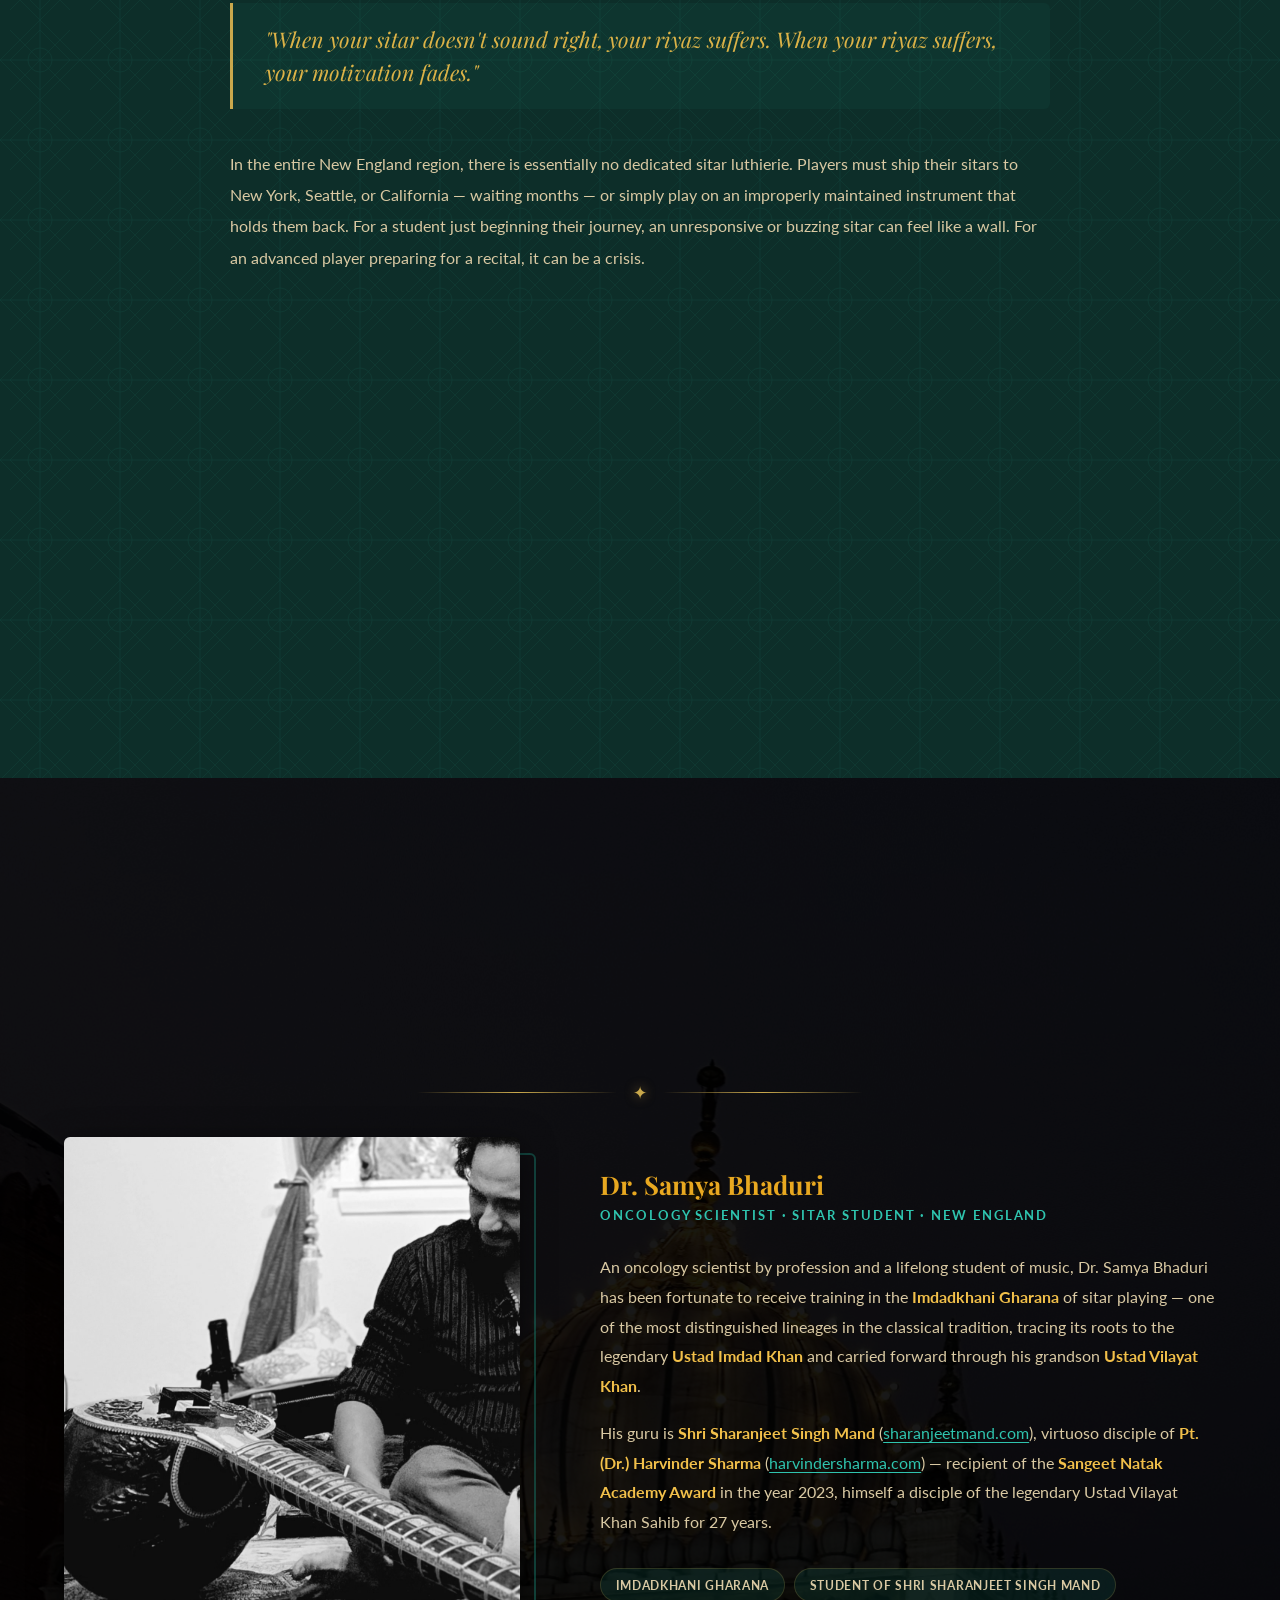
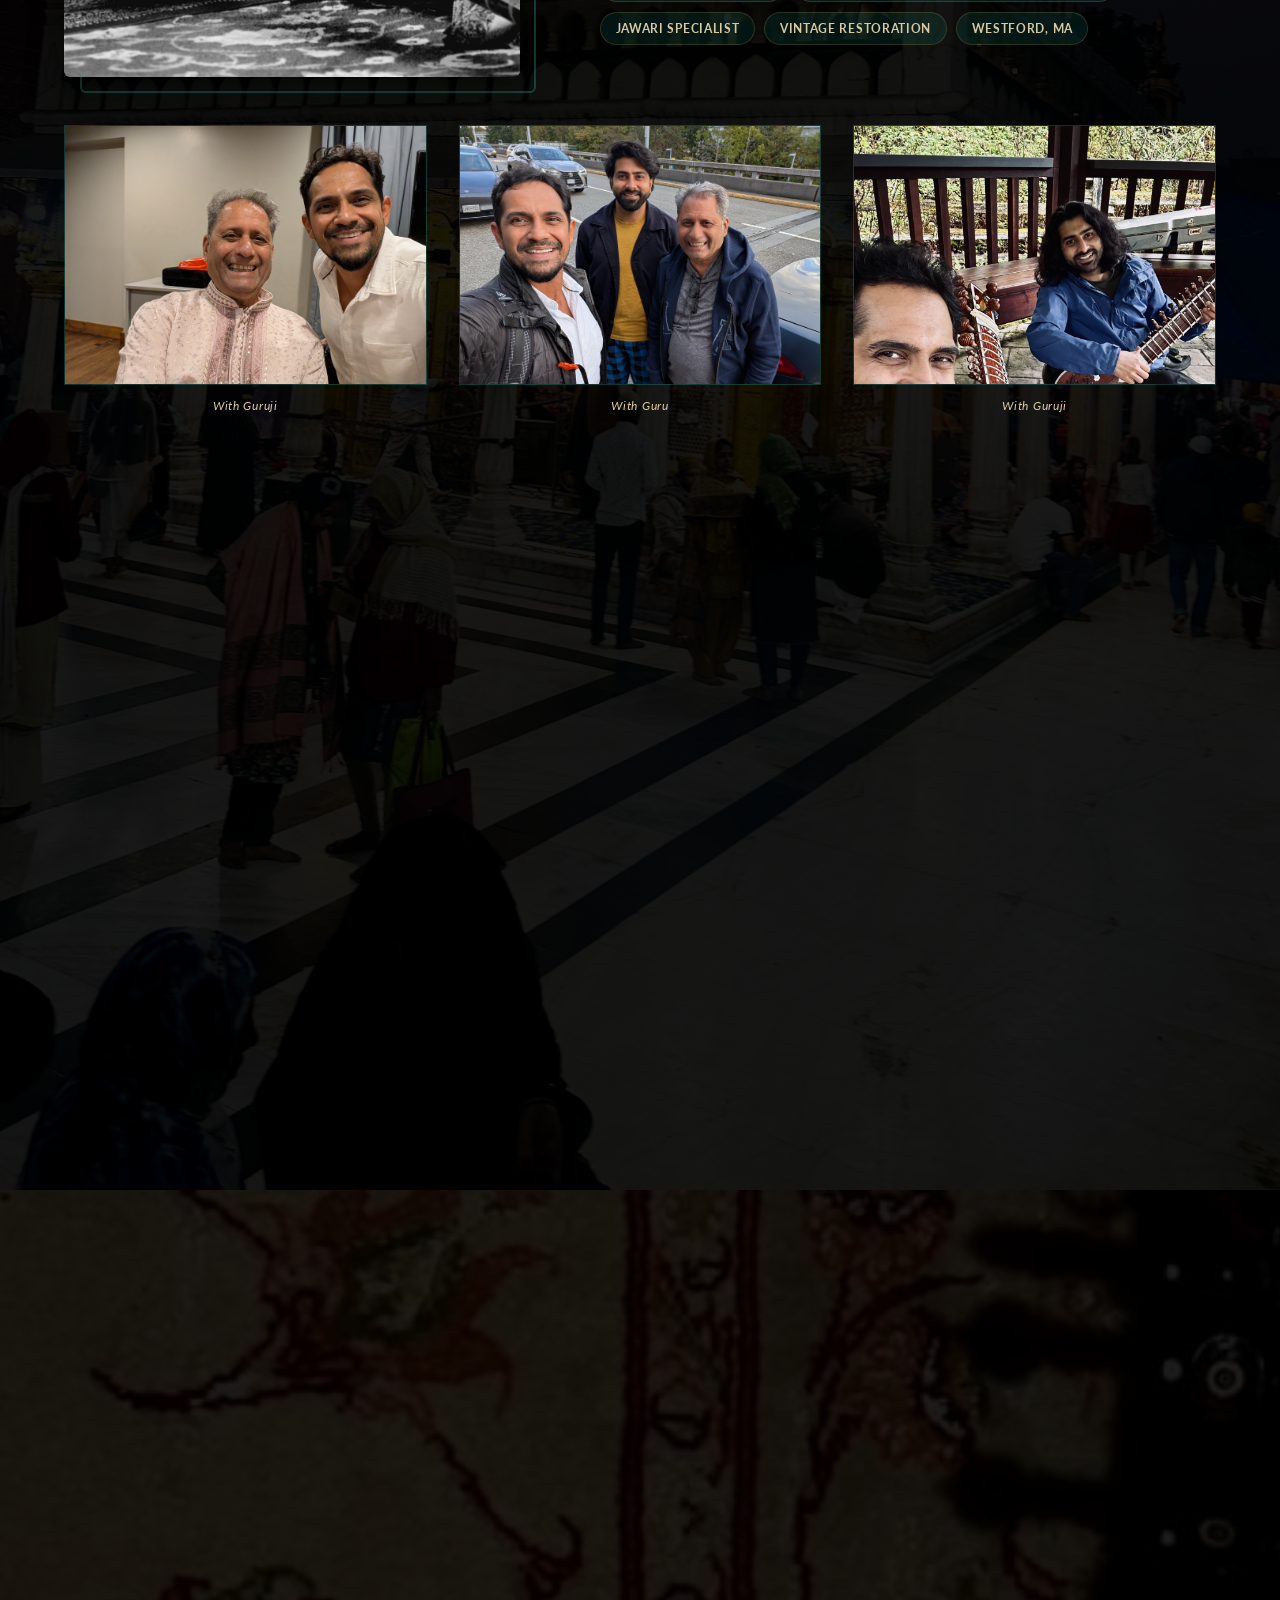
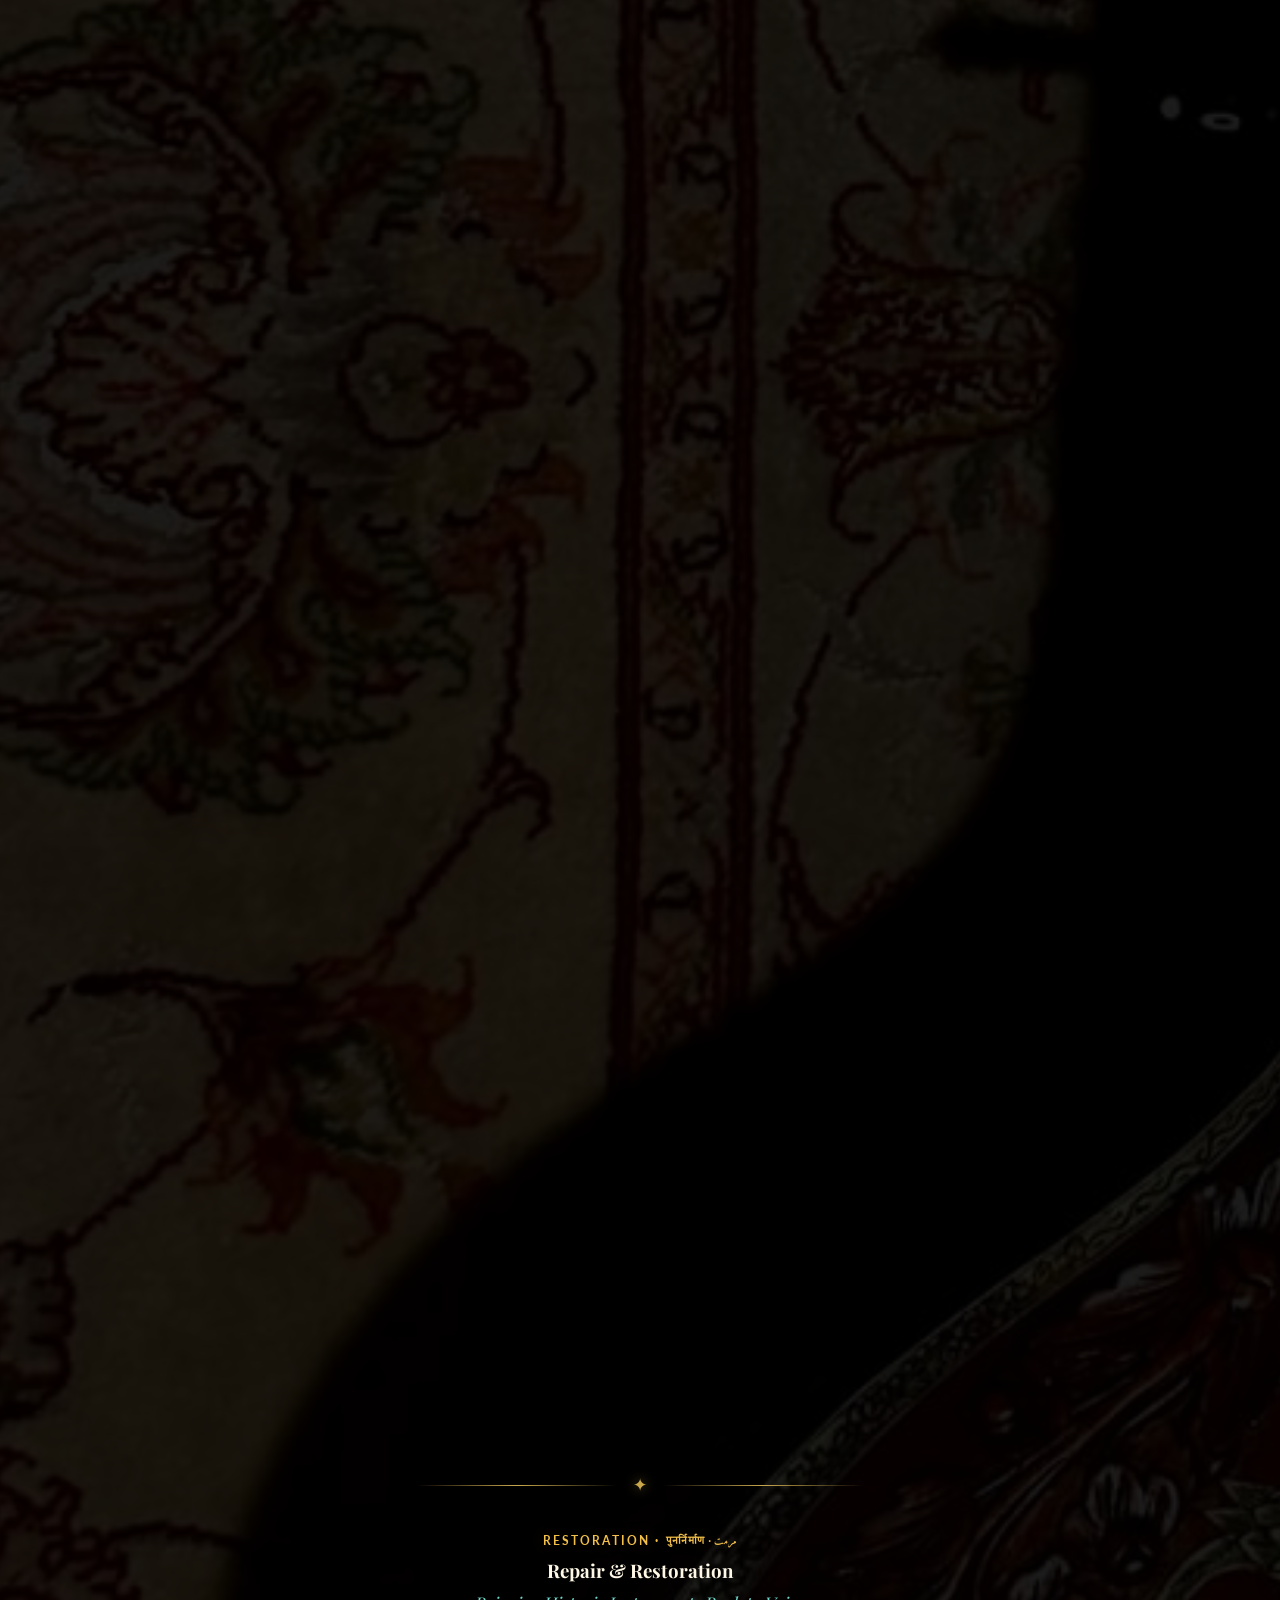
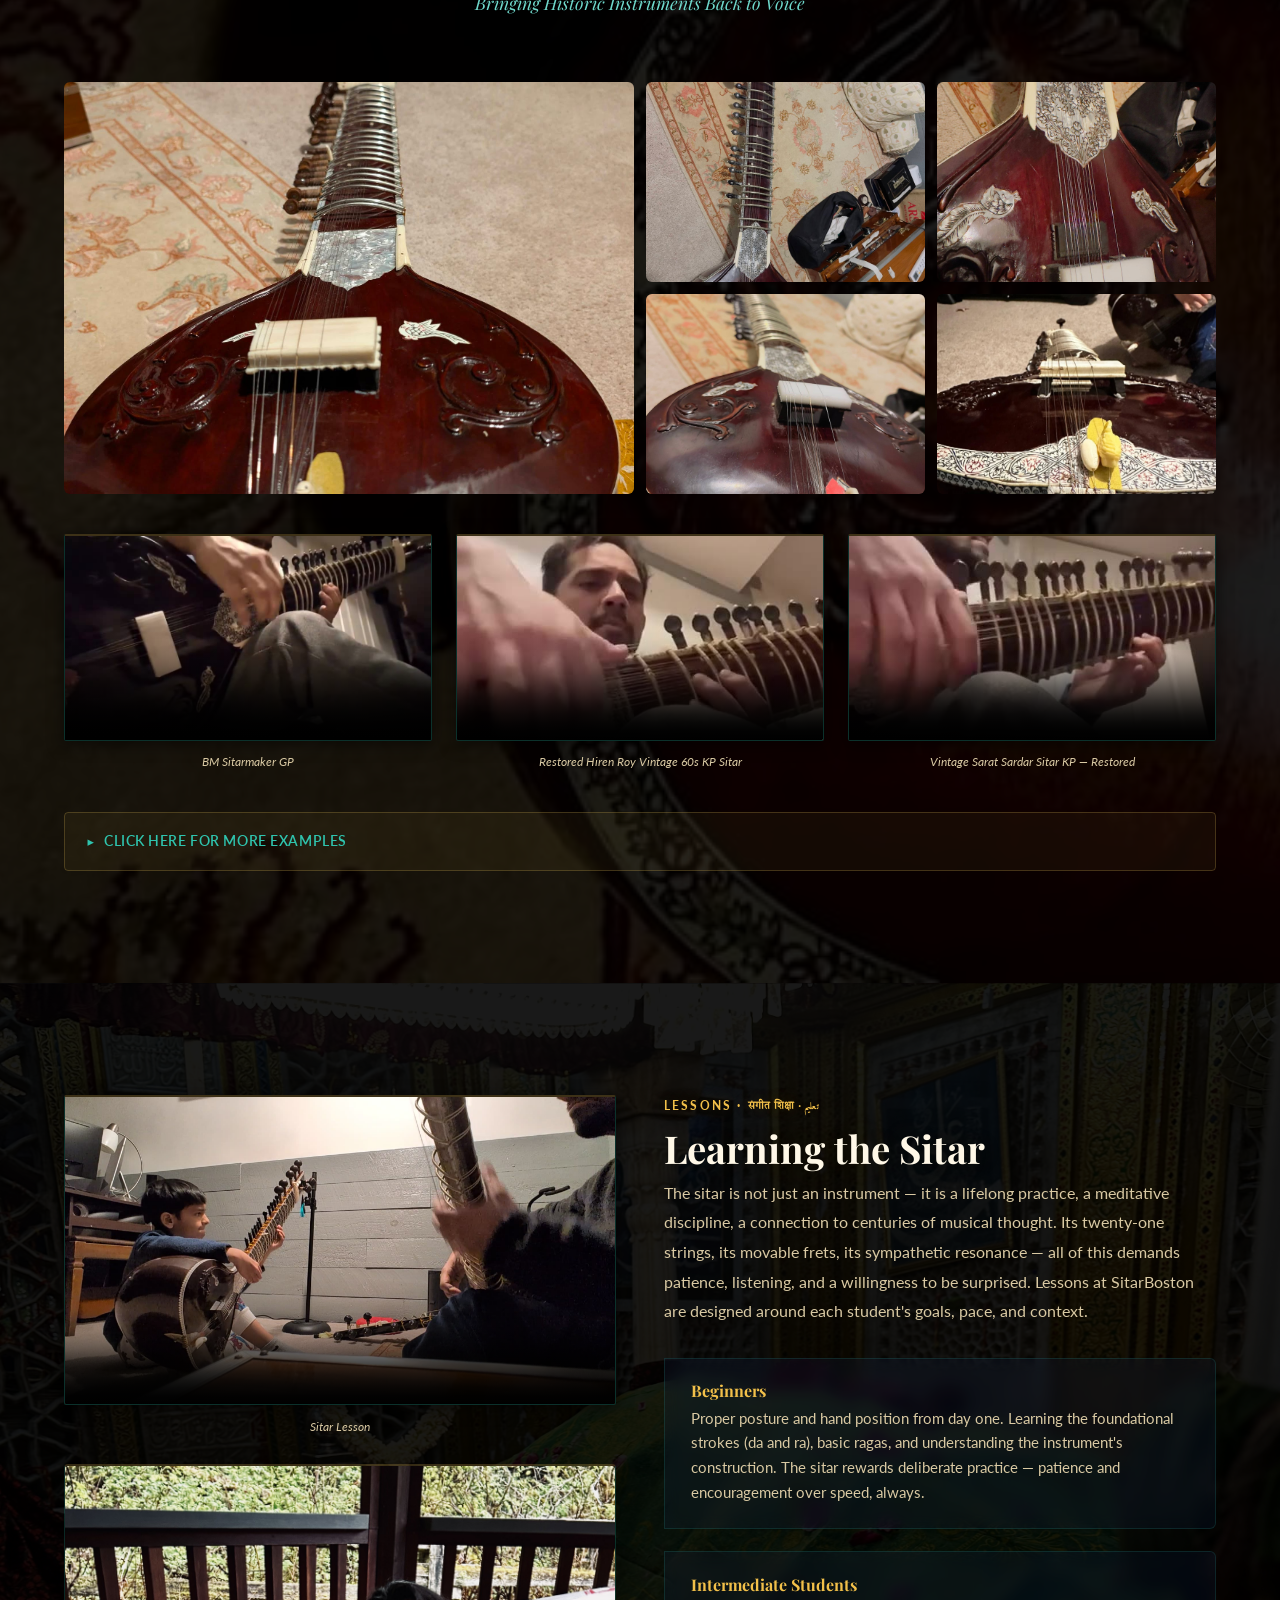
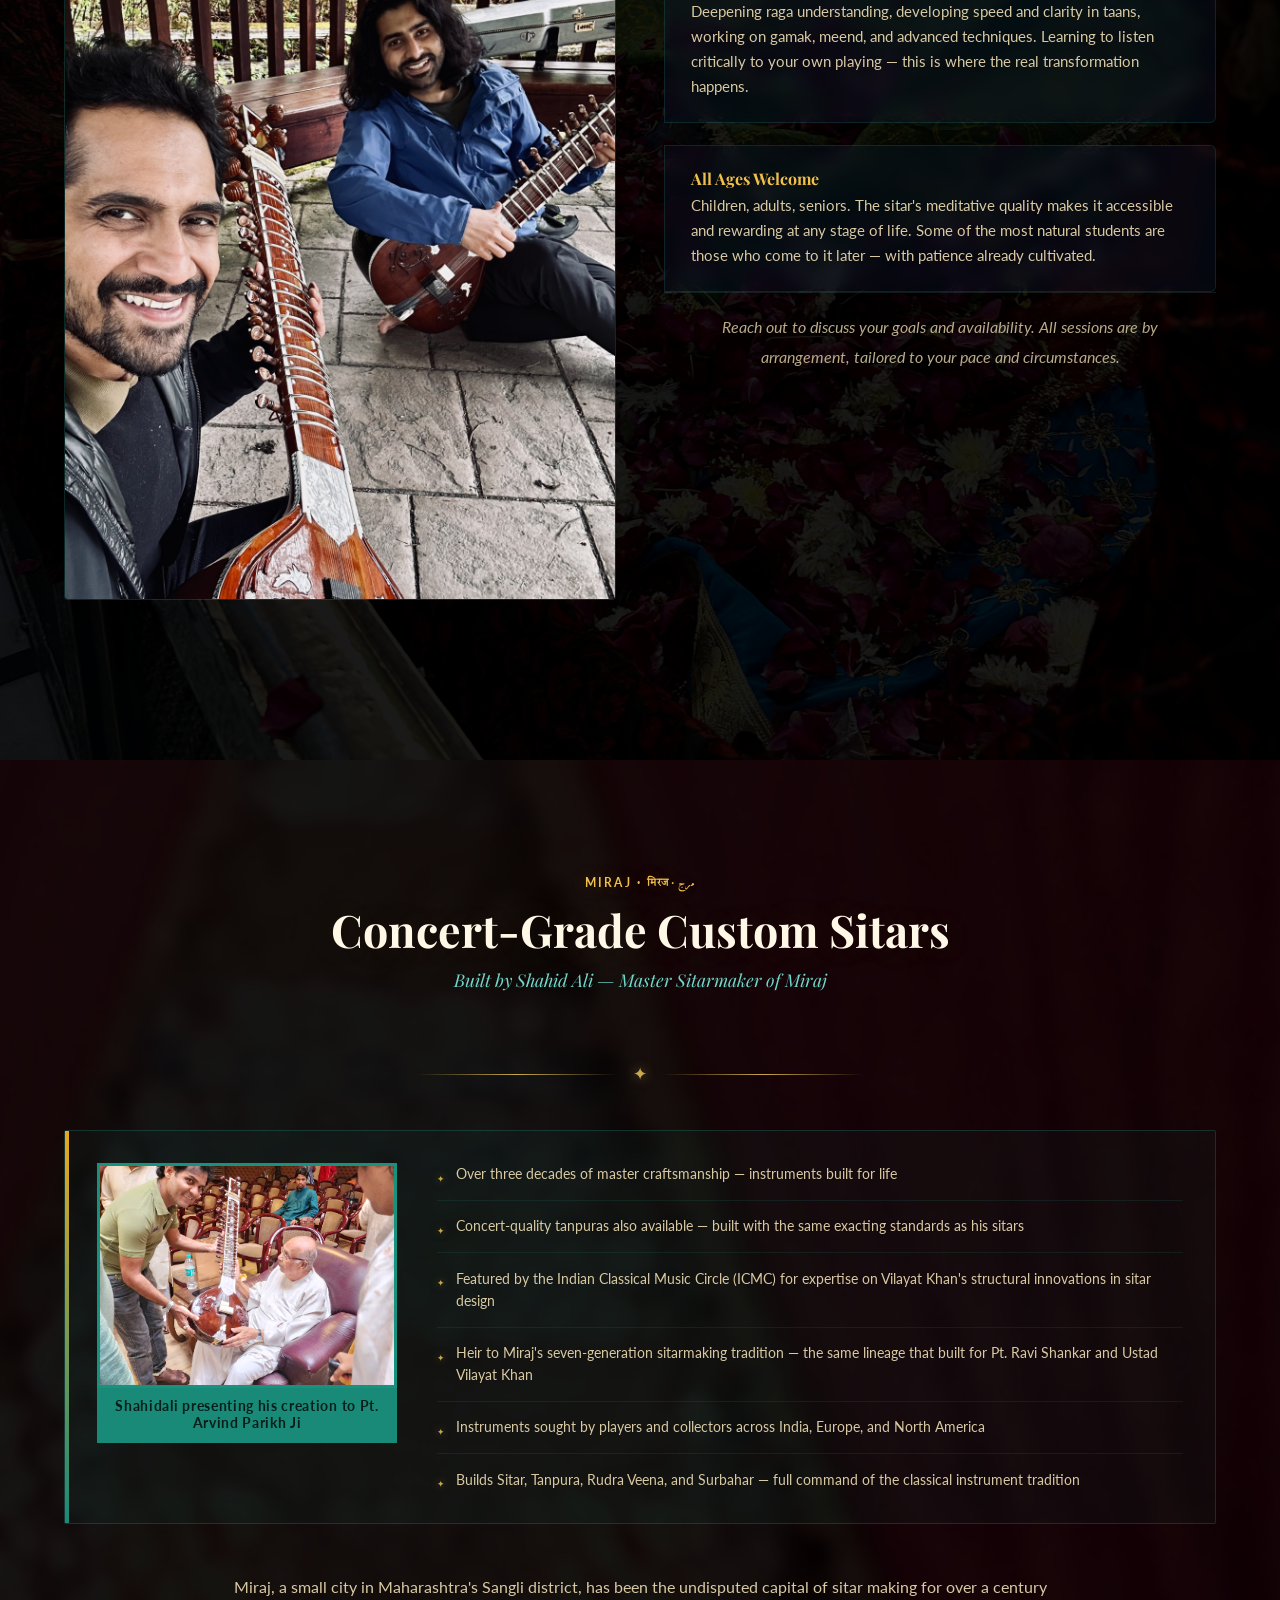
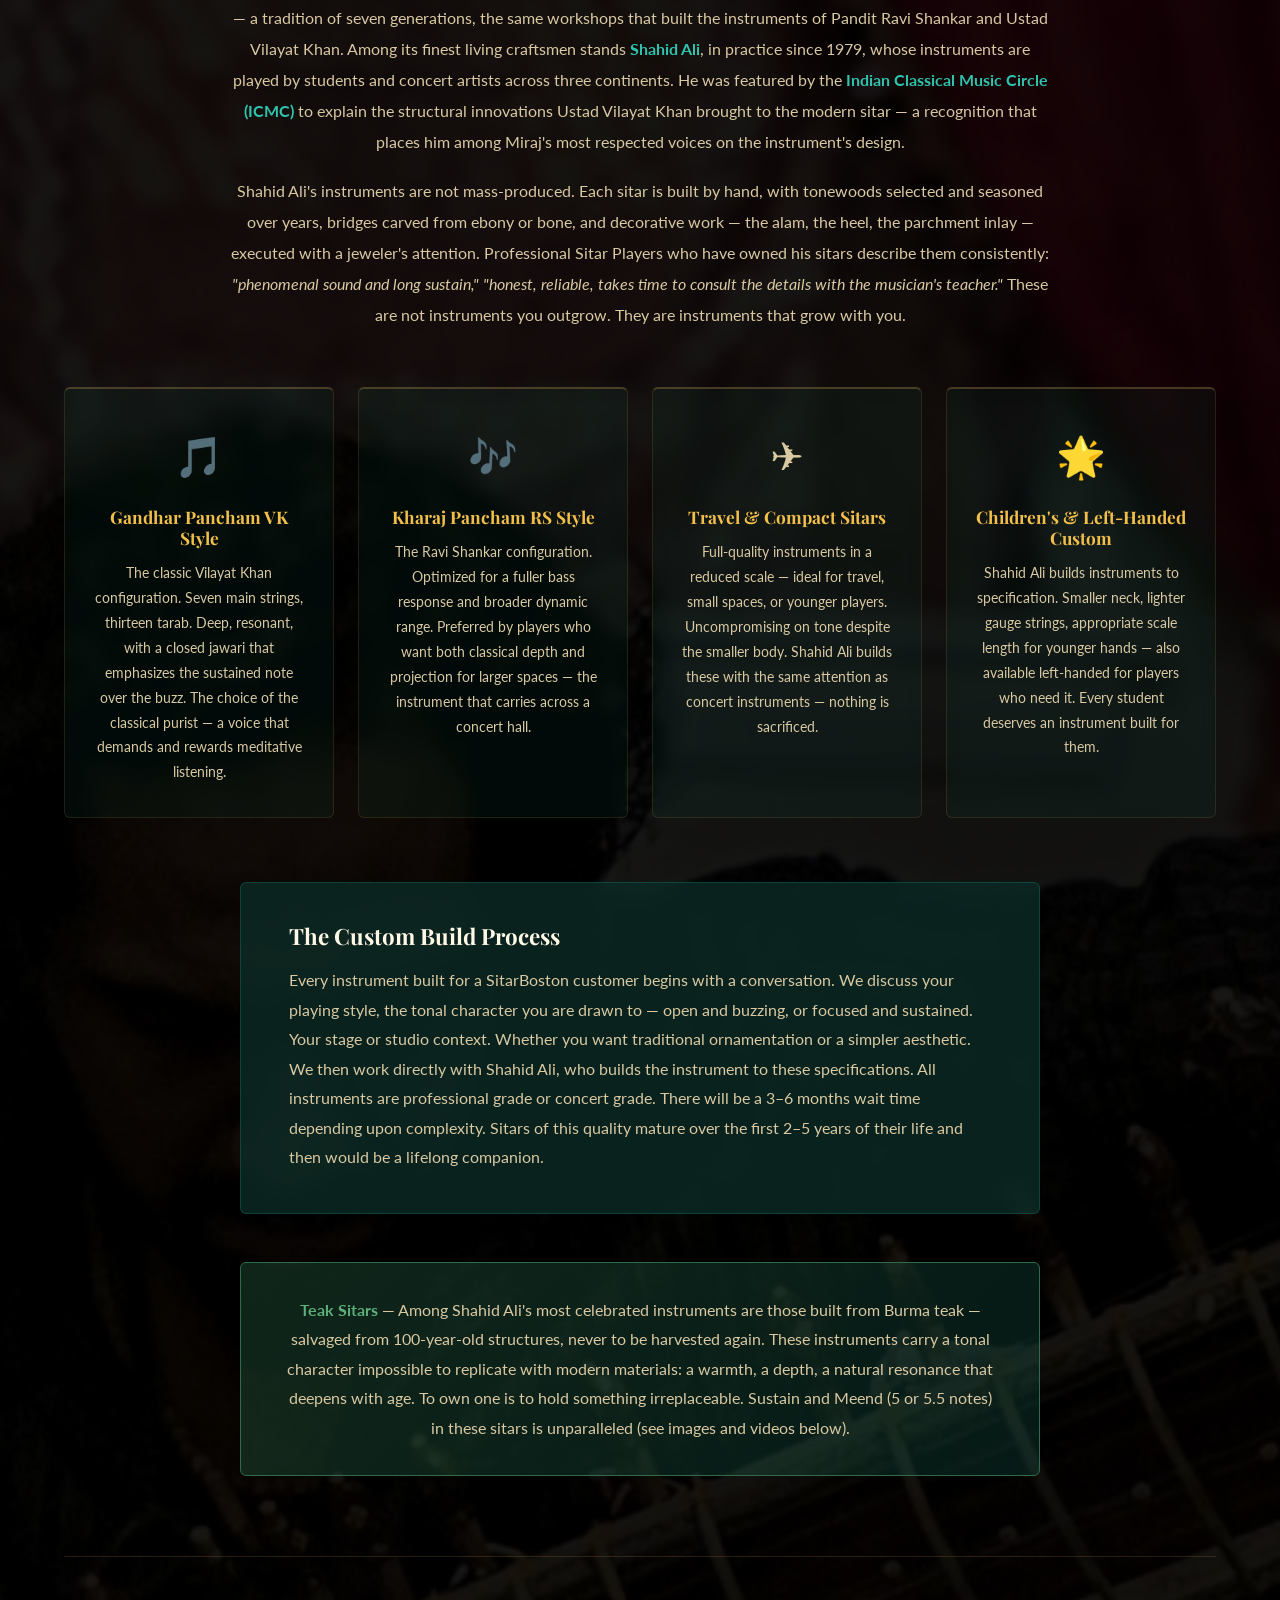
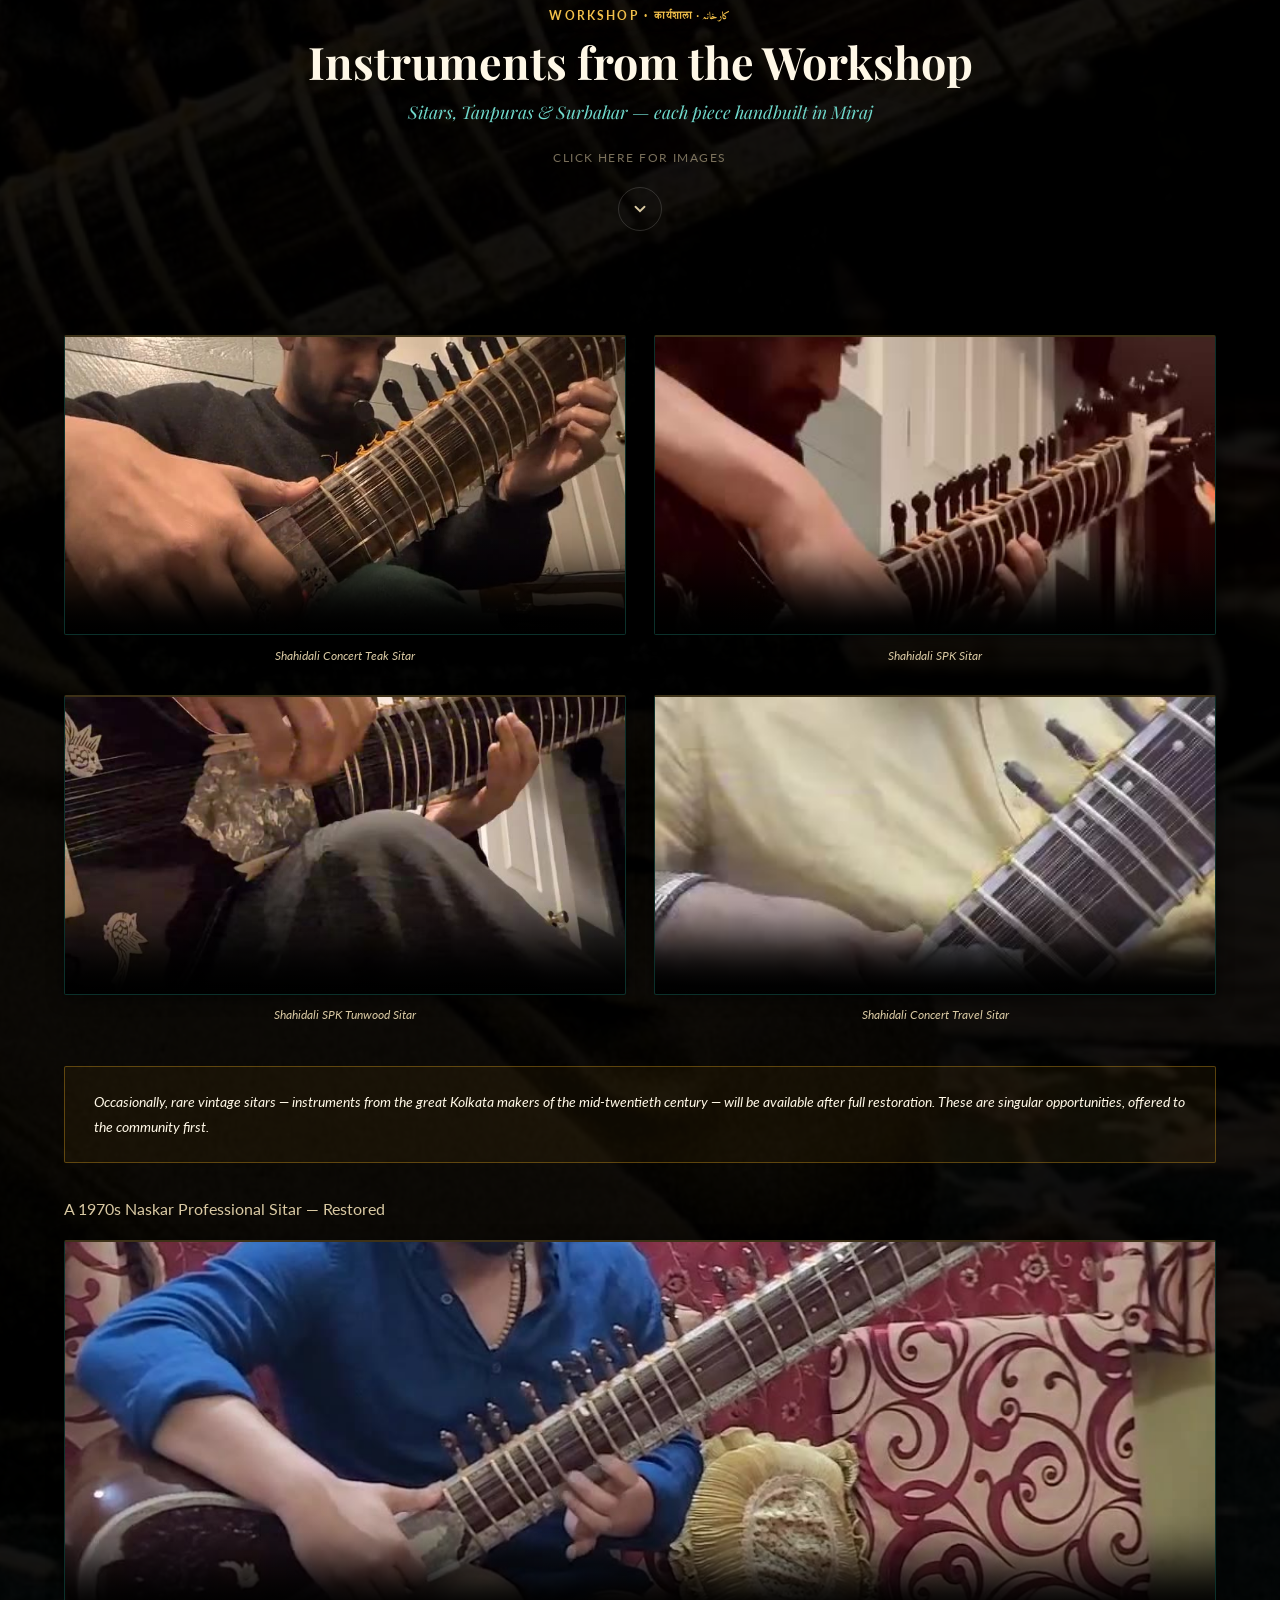
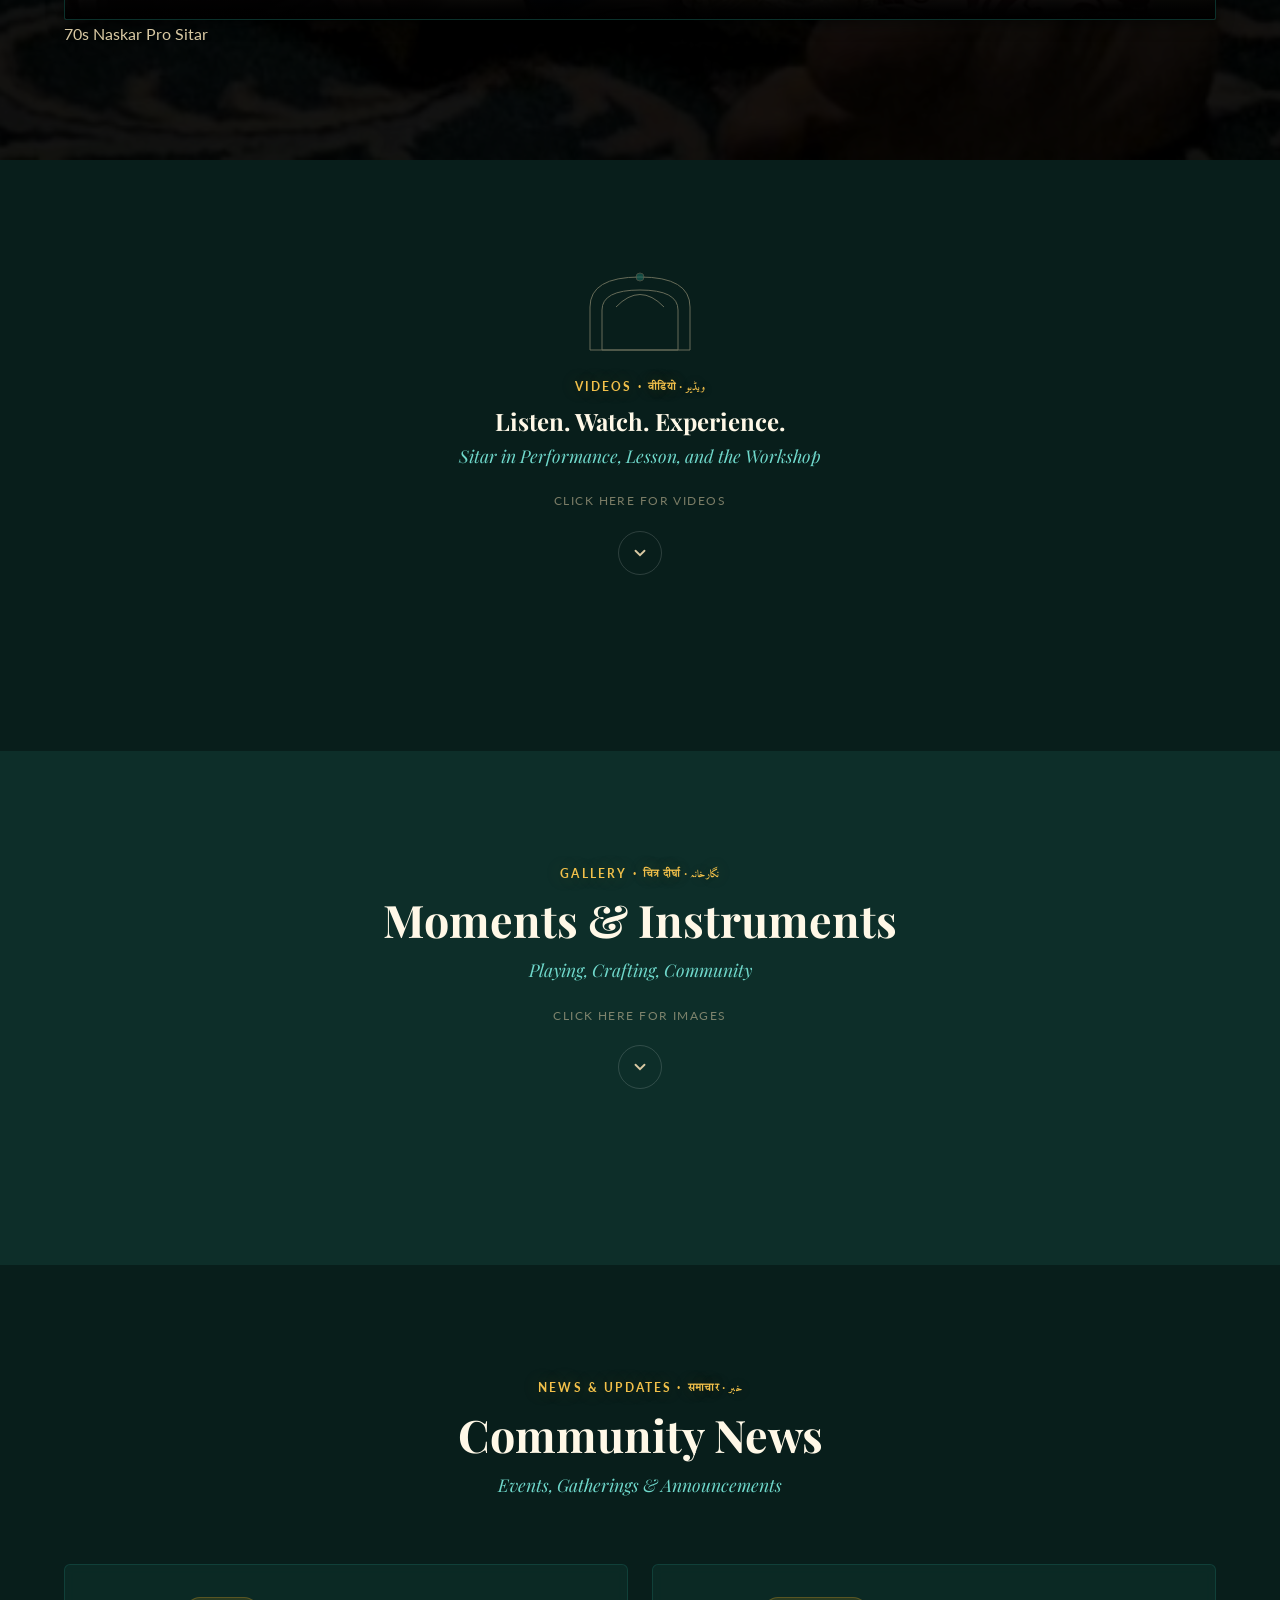
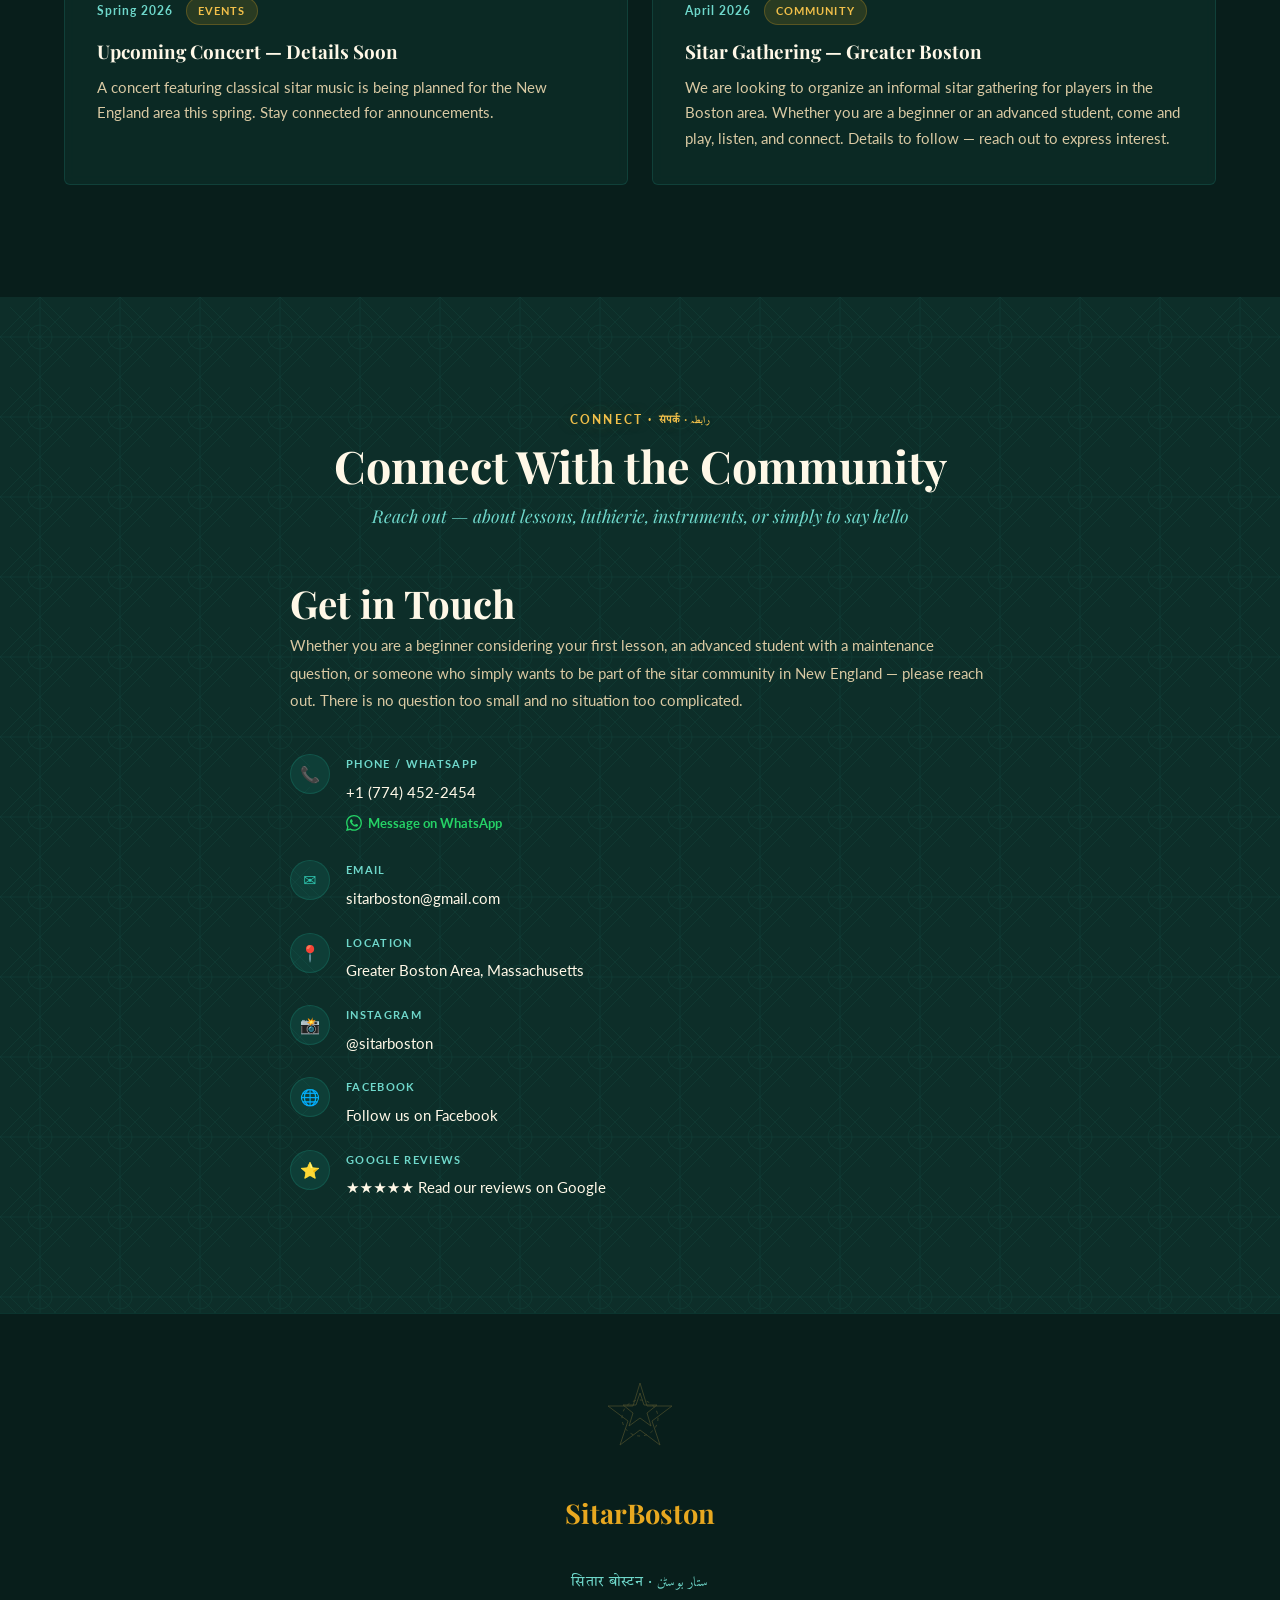
==== commit 3f835c58: "Expand areaServed cities for NH, ME, VT in schema markup Co-Authored-By: Claude Sonnet 4.6 <noreply@" ====
--- a/index.html
+++ b/index.html
@@ -58,7 +58,24 @@
           { "@type": "City",  "name": "Hartford" },
           { "@type": "City",  "name": "Worcester" },
           { "@type": "City",  "name": "Lowell" },
-          { "@type": "City",  "name": "Portsmouth" }
+          { "@type": "City",  "name": "Portsmouth" },
+          { "@type": "City",  "name": "Manchester" },
+          { "@type": "City",  "name": "Concord" },
+          { "@type": "City",  "name": "Nashua" },
+          { "@type": "City",  "name": "Dover" },
+          { "@type": "City",  "name": "Keene" },
+          { "@type": "City",  "name": "Hanover" },
+          { "@type": "City",  "name": "Portland" },
+          { "@type": "City",  "name": "Bangor" },
+          { "@type": "City",  "name": "Augusta" },
+          { "@type": "City",  "name": "Brunswick" },
+          { "@type": "City",  "name": "Lewiston" },
+          { "@type": "City",  "name": "Burlington" },
+          { "@type": "City",  "name": "Montpelier" },
+          { "@type": "City",  "name": "Brattleboro" },
+          { "@type": "City",  "name": "Rutland" },
+          { "@type": "City",  "name": "Middlebury" },
+          { "@type": "City",  "name": "Stowe" }
         ],
         "sameAs": [
           "https://www.instagram.com/sitarboston/",
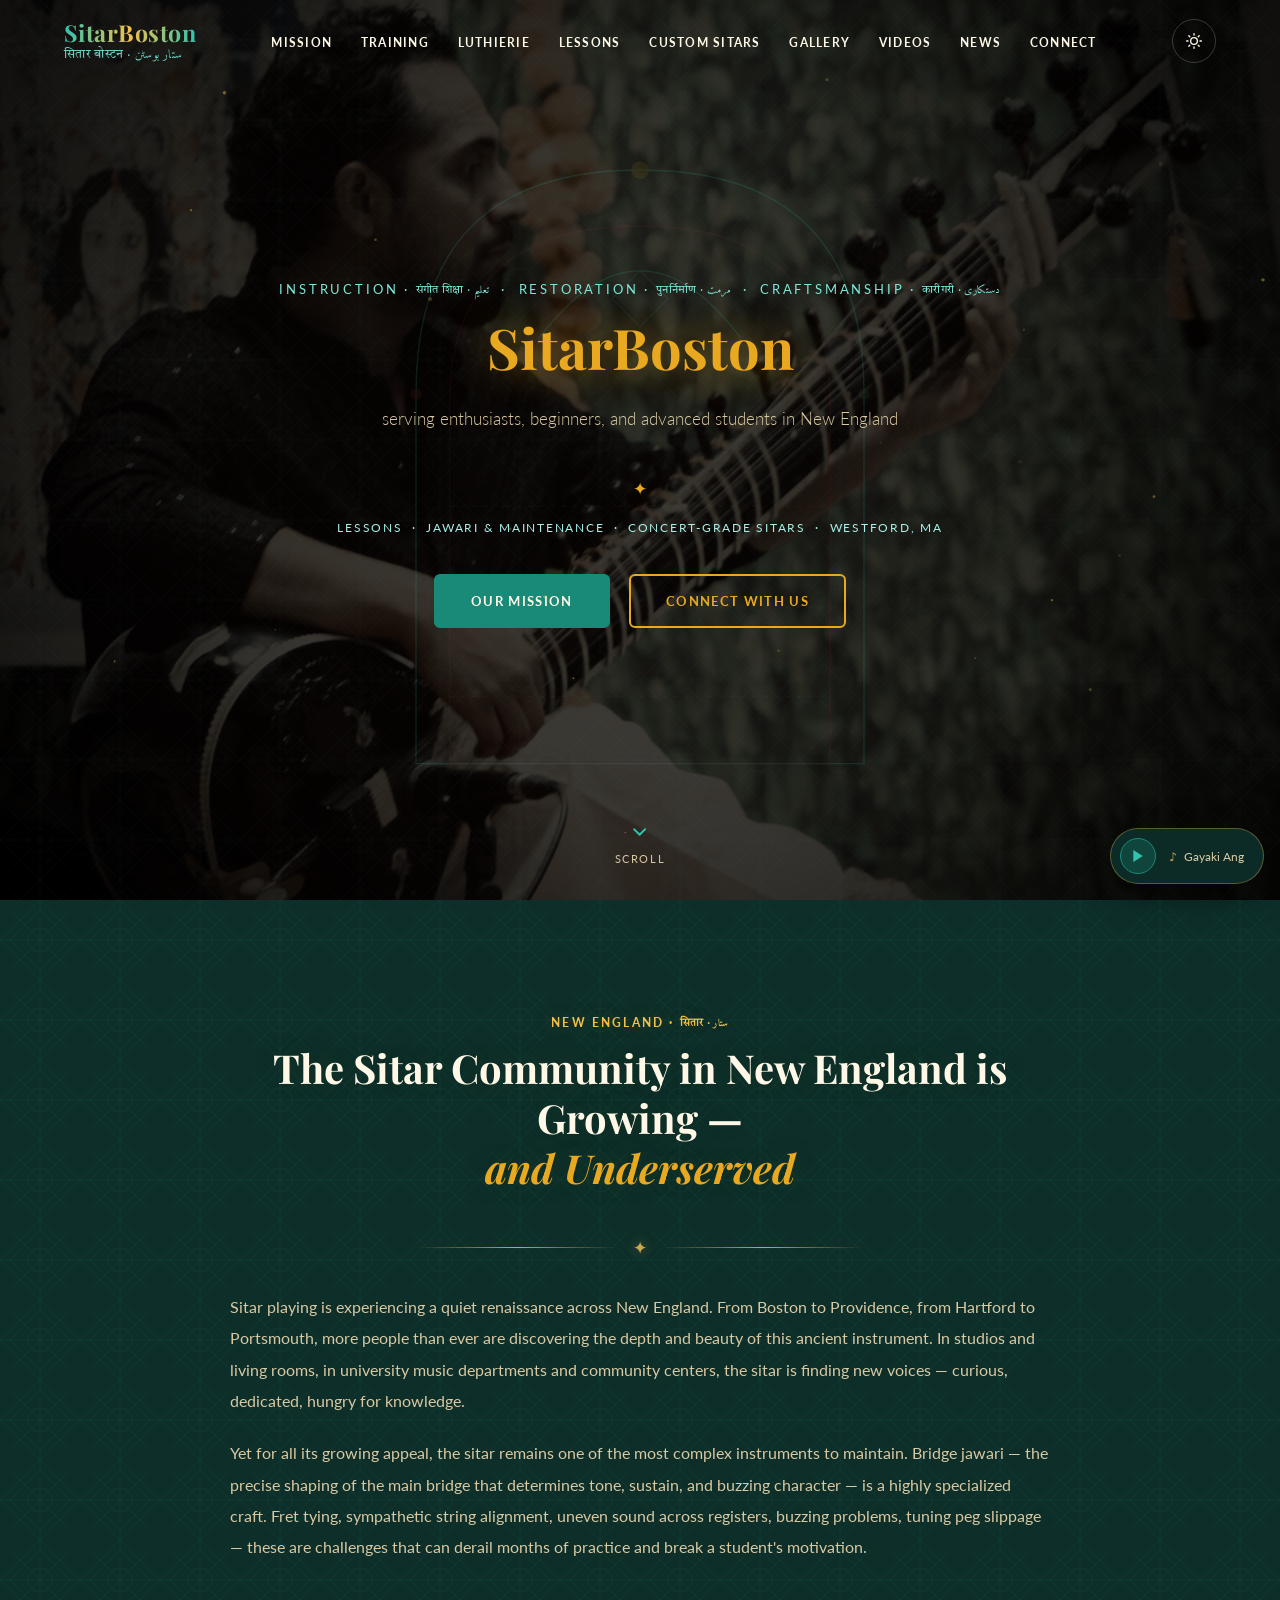
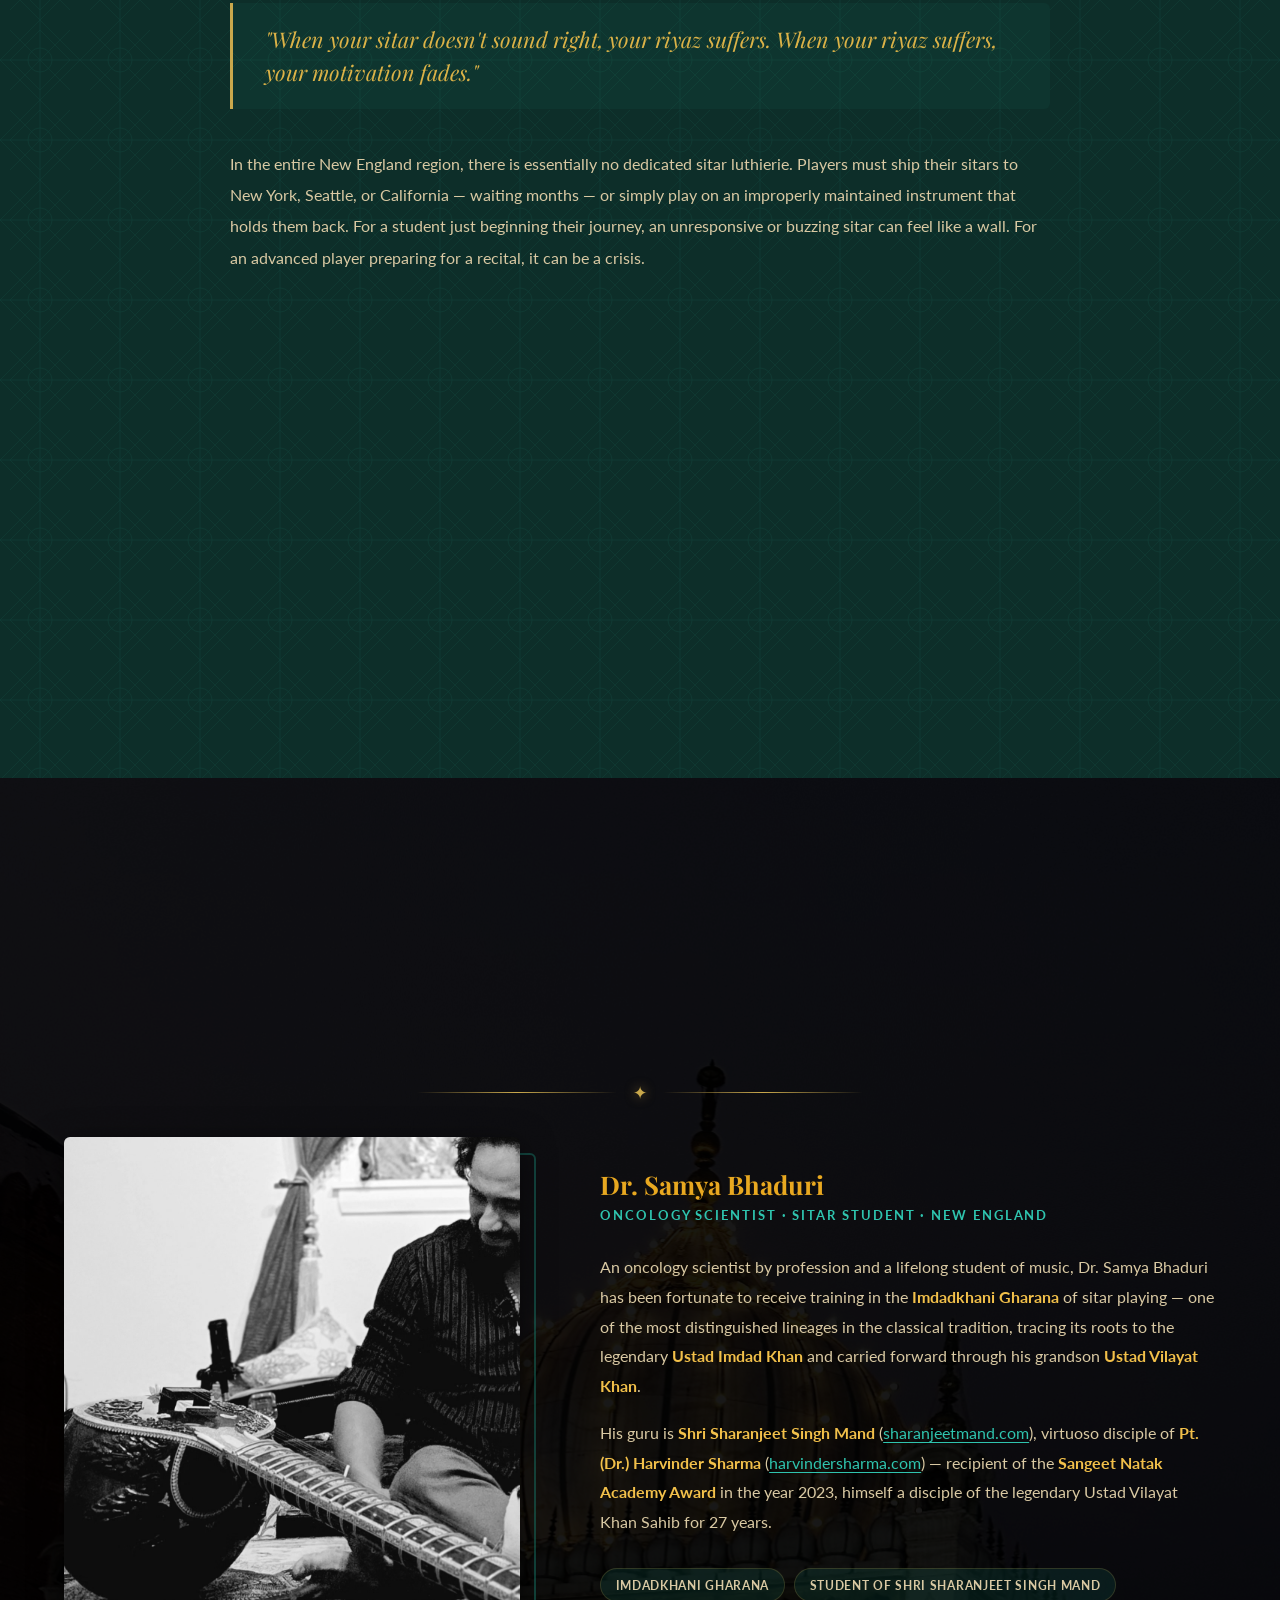
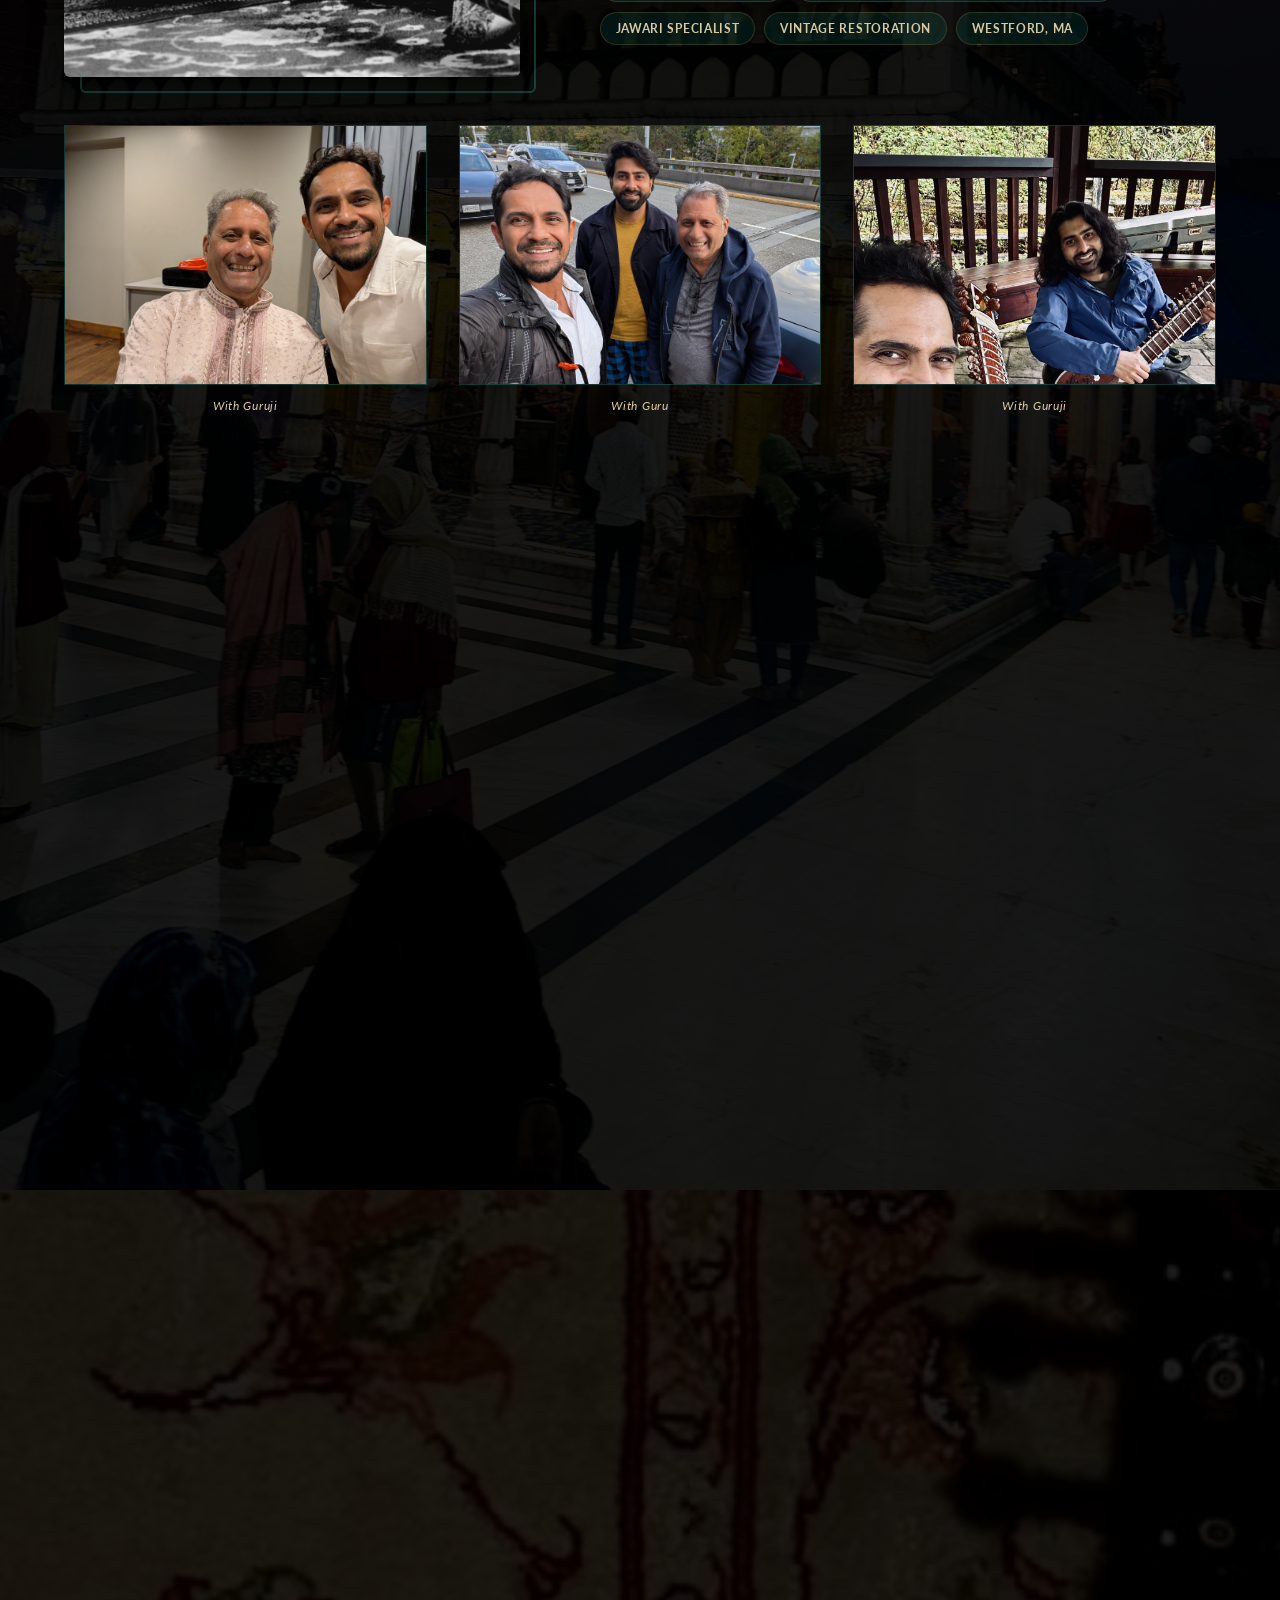
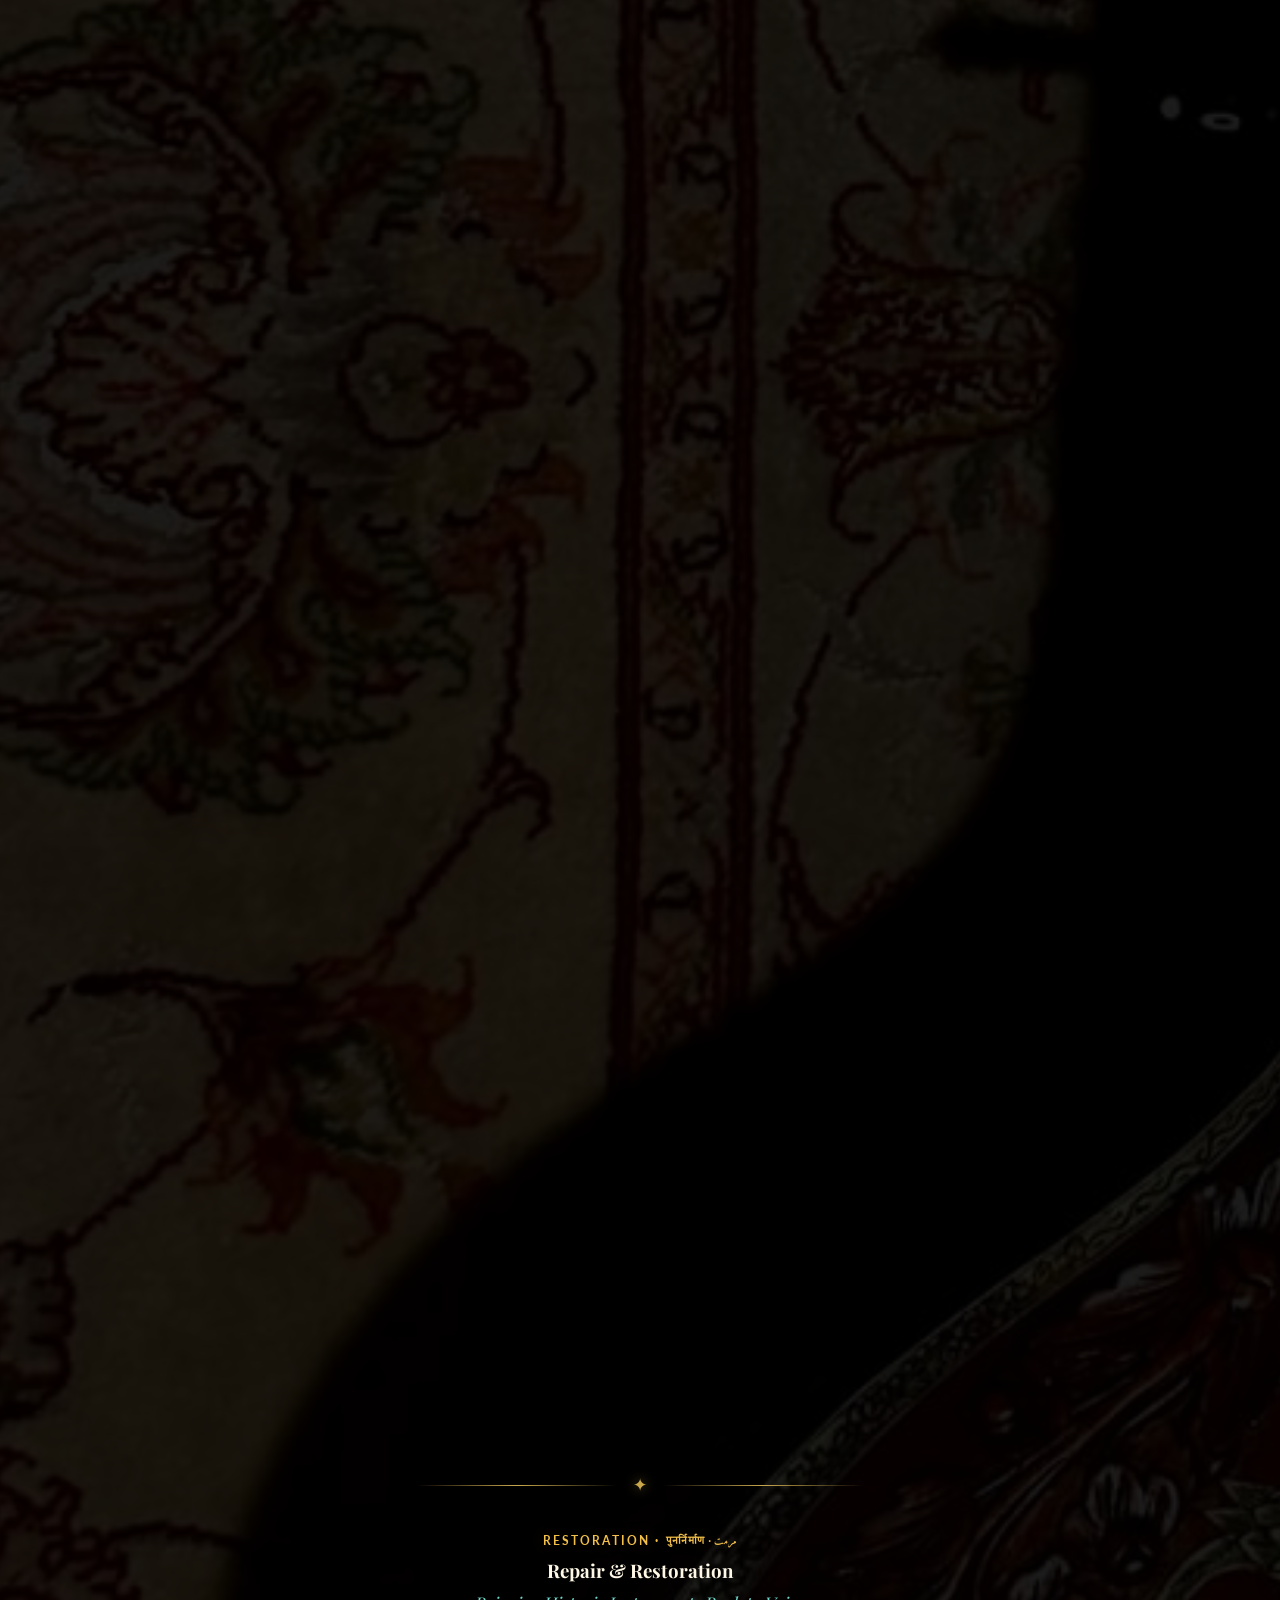
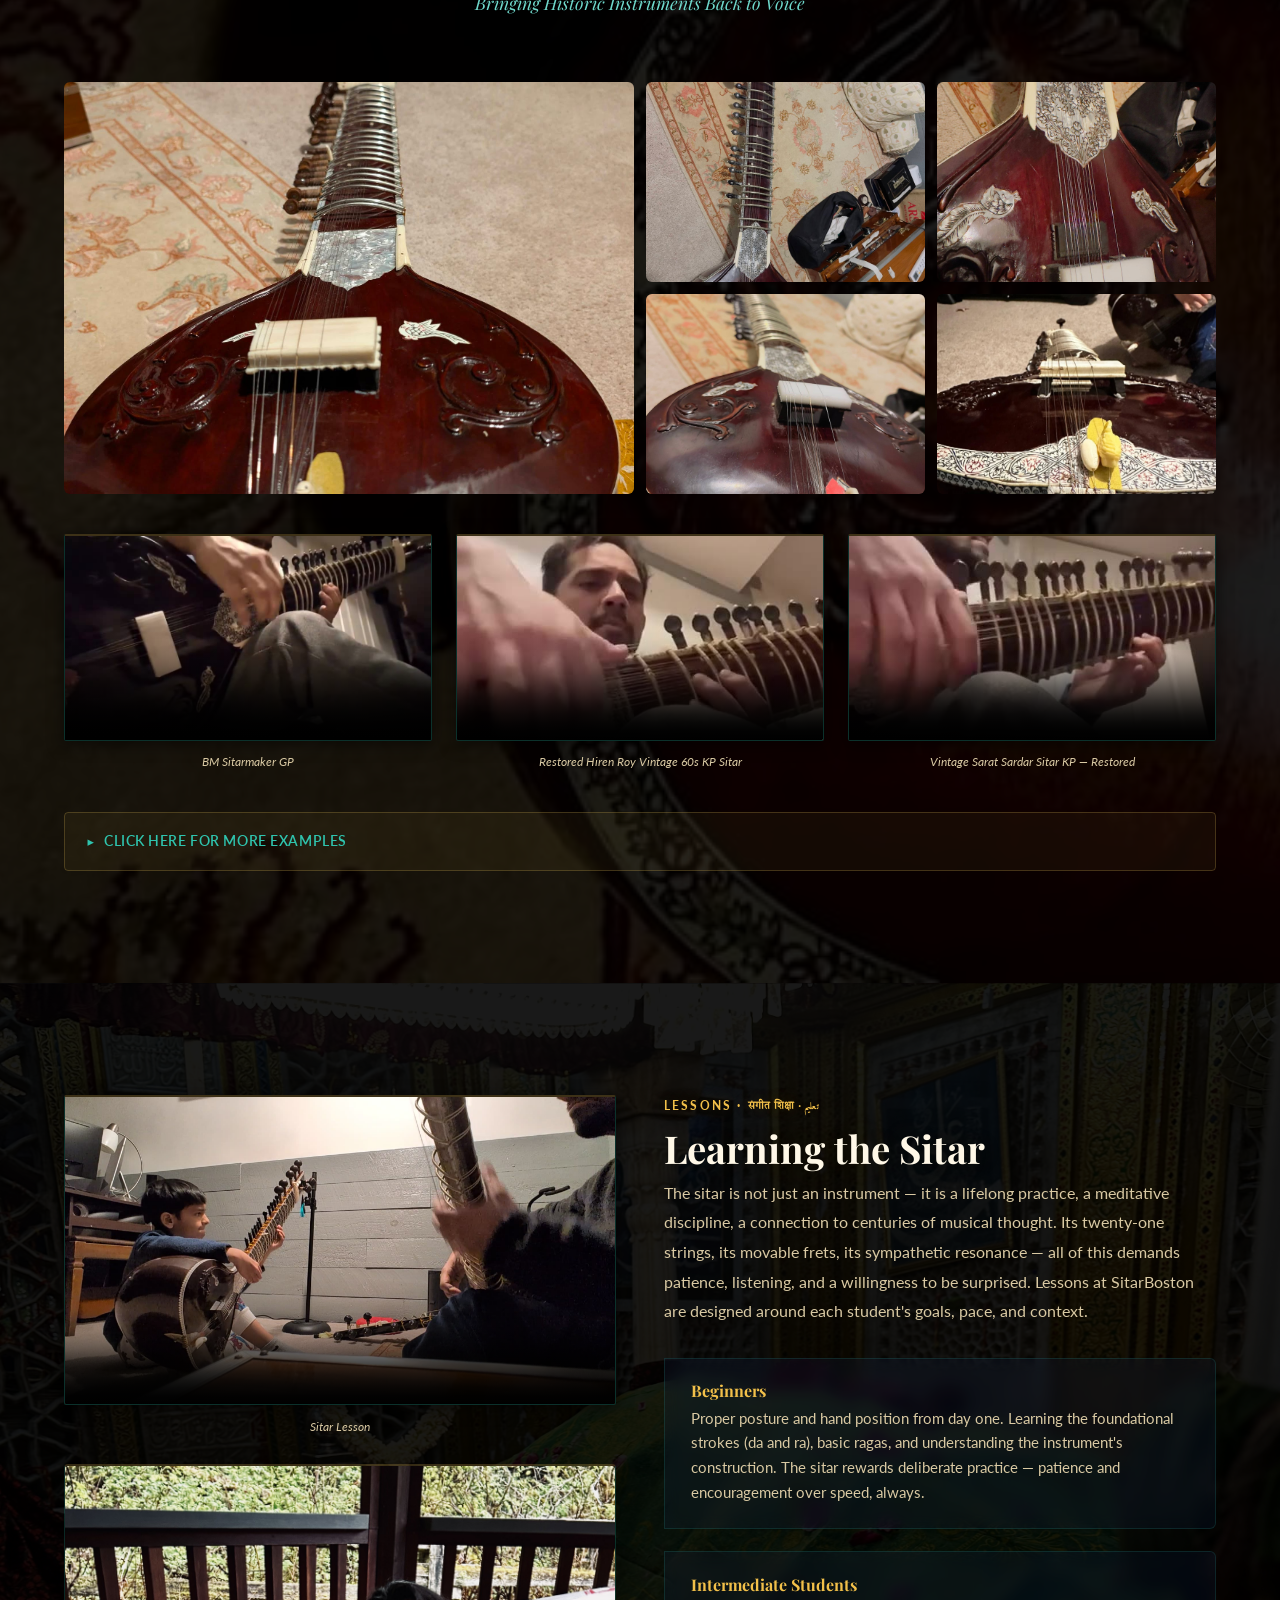
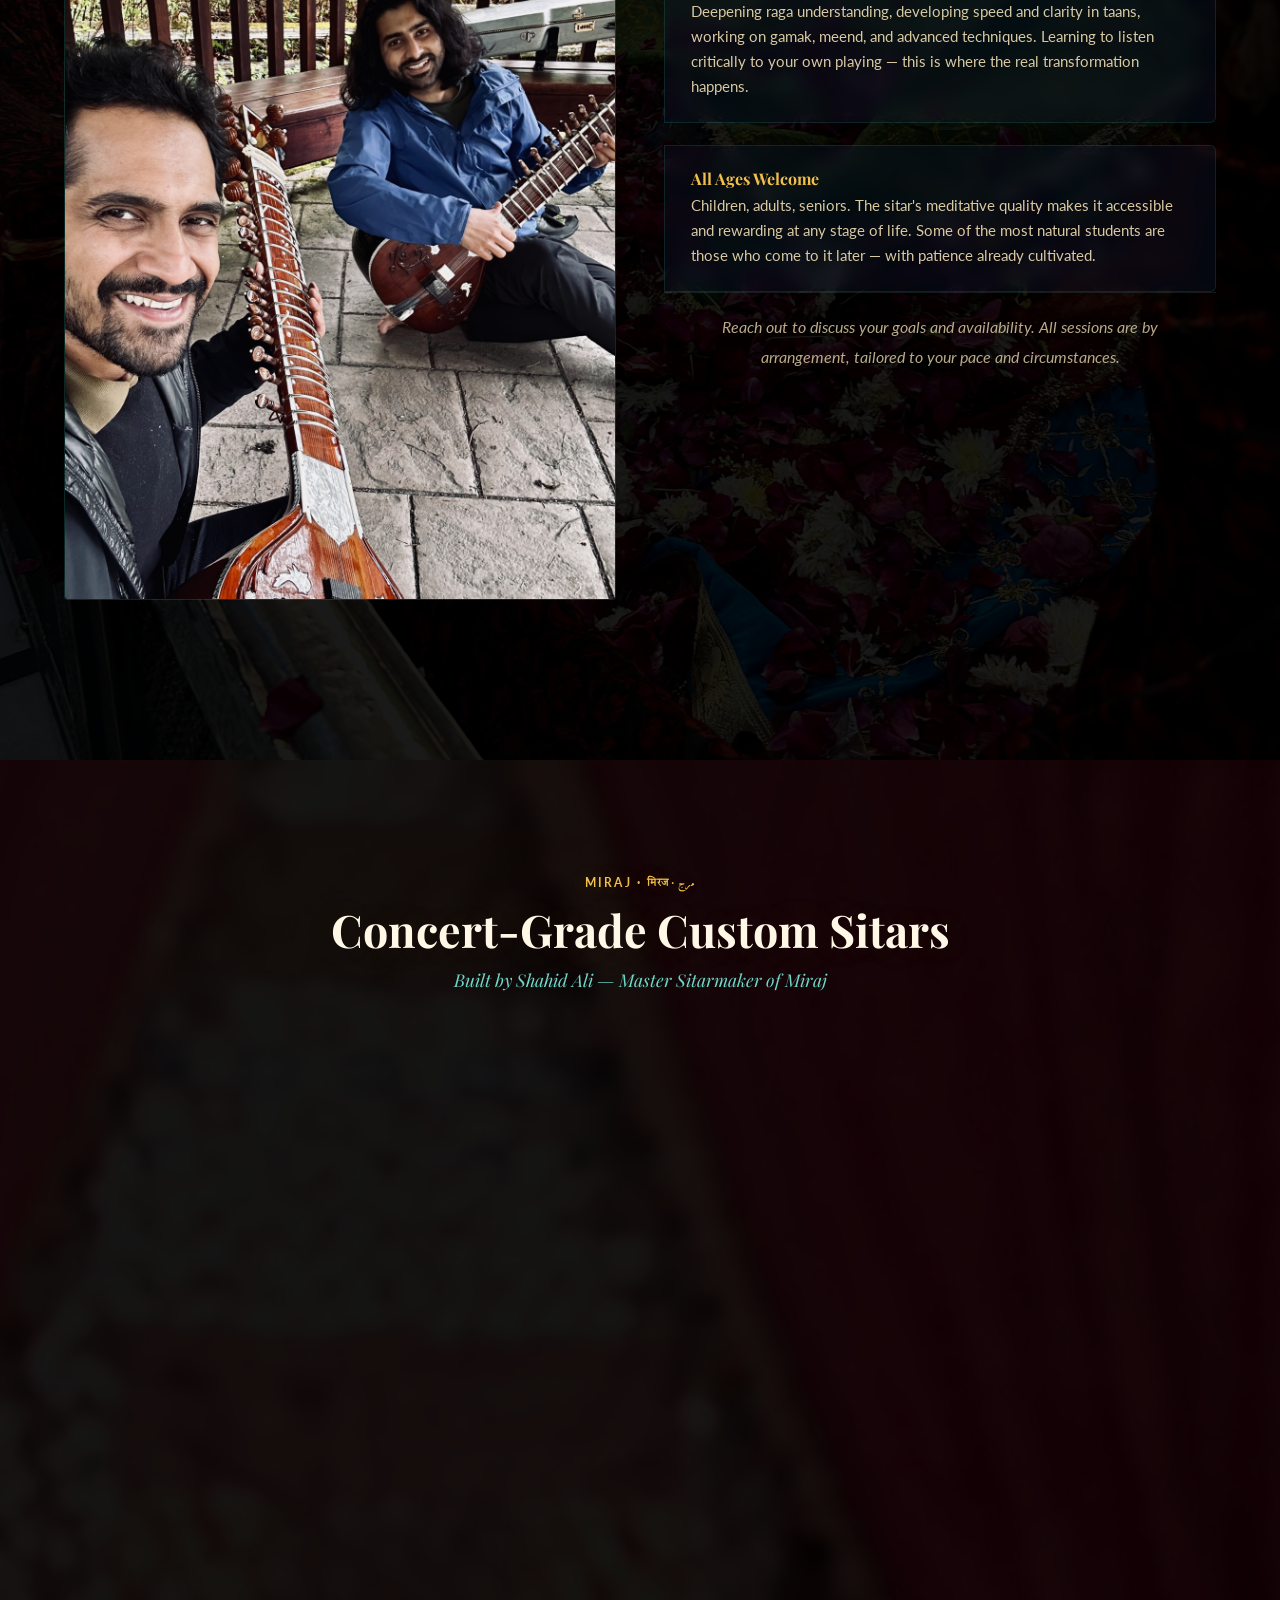
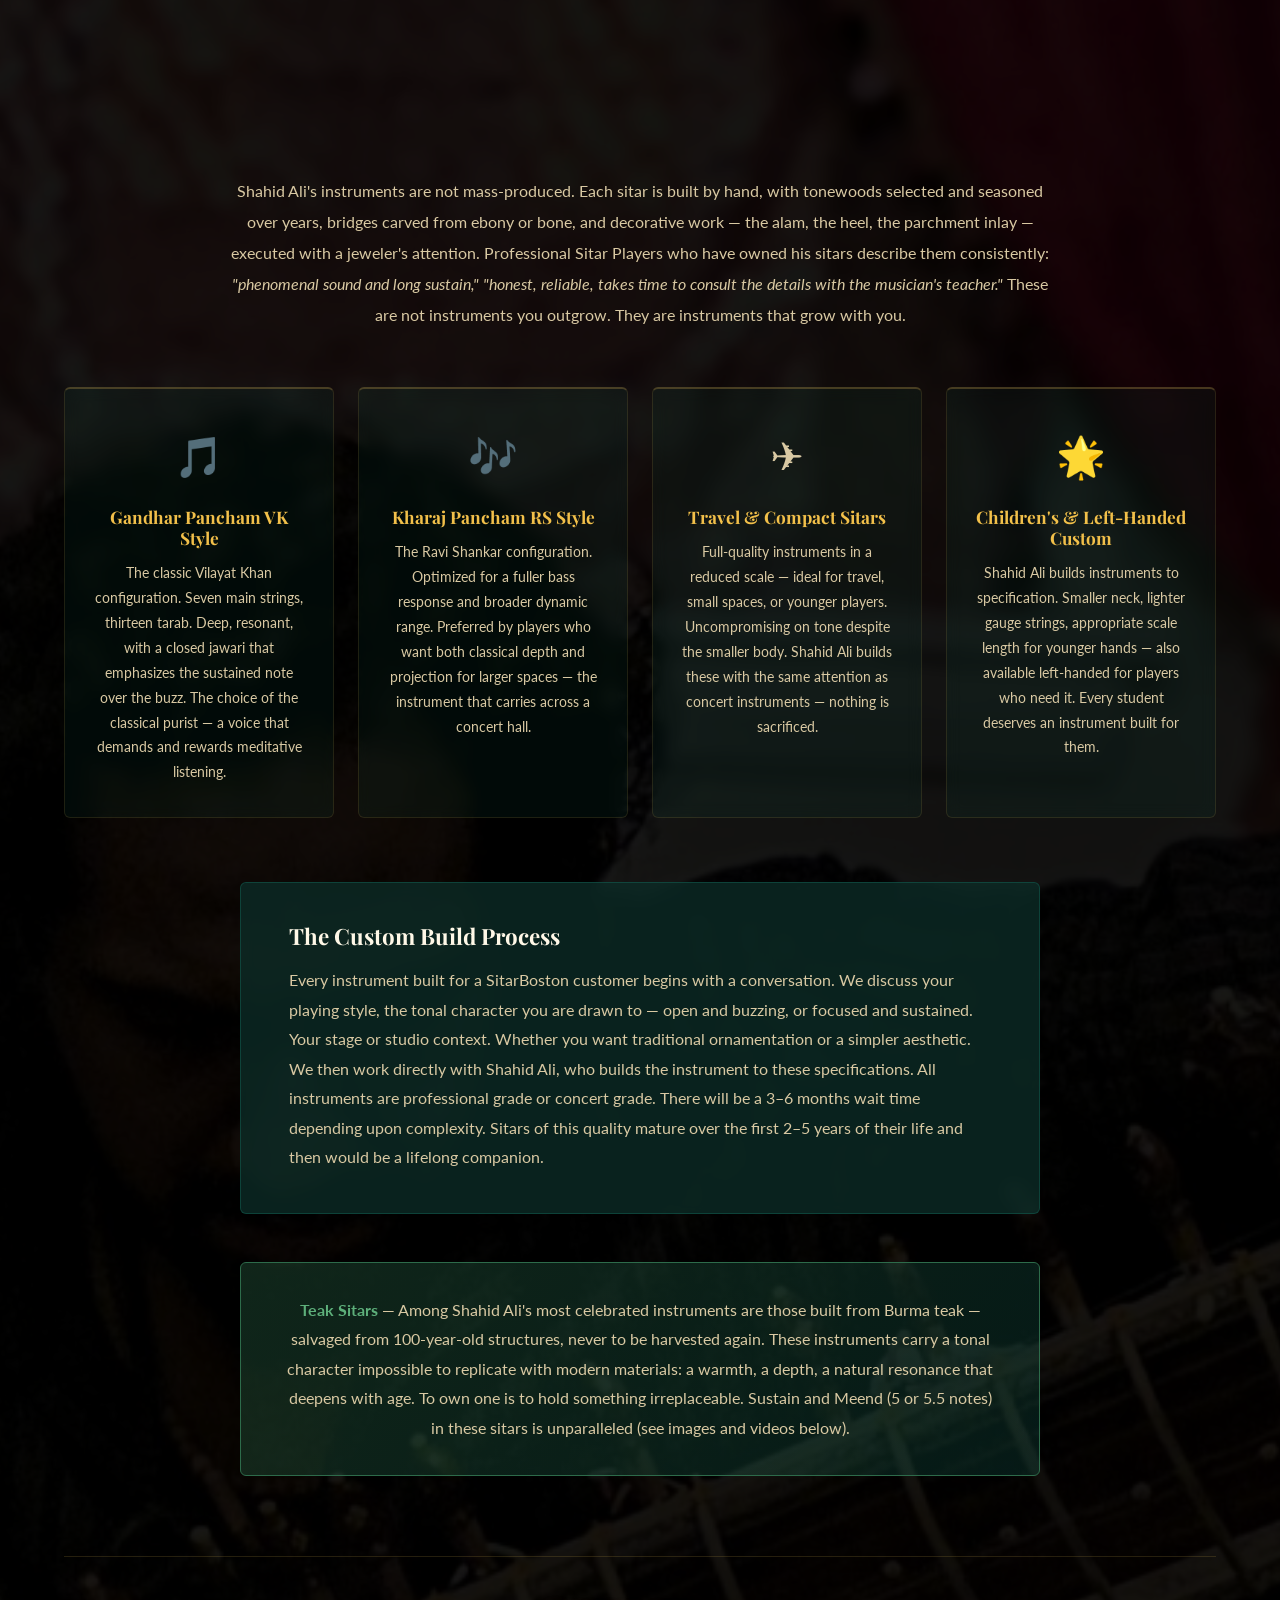
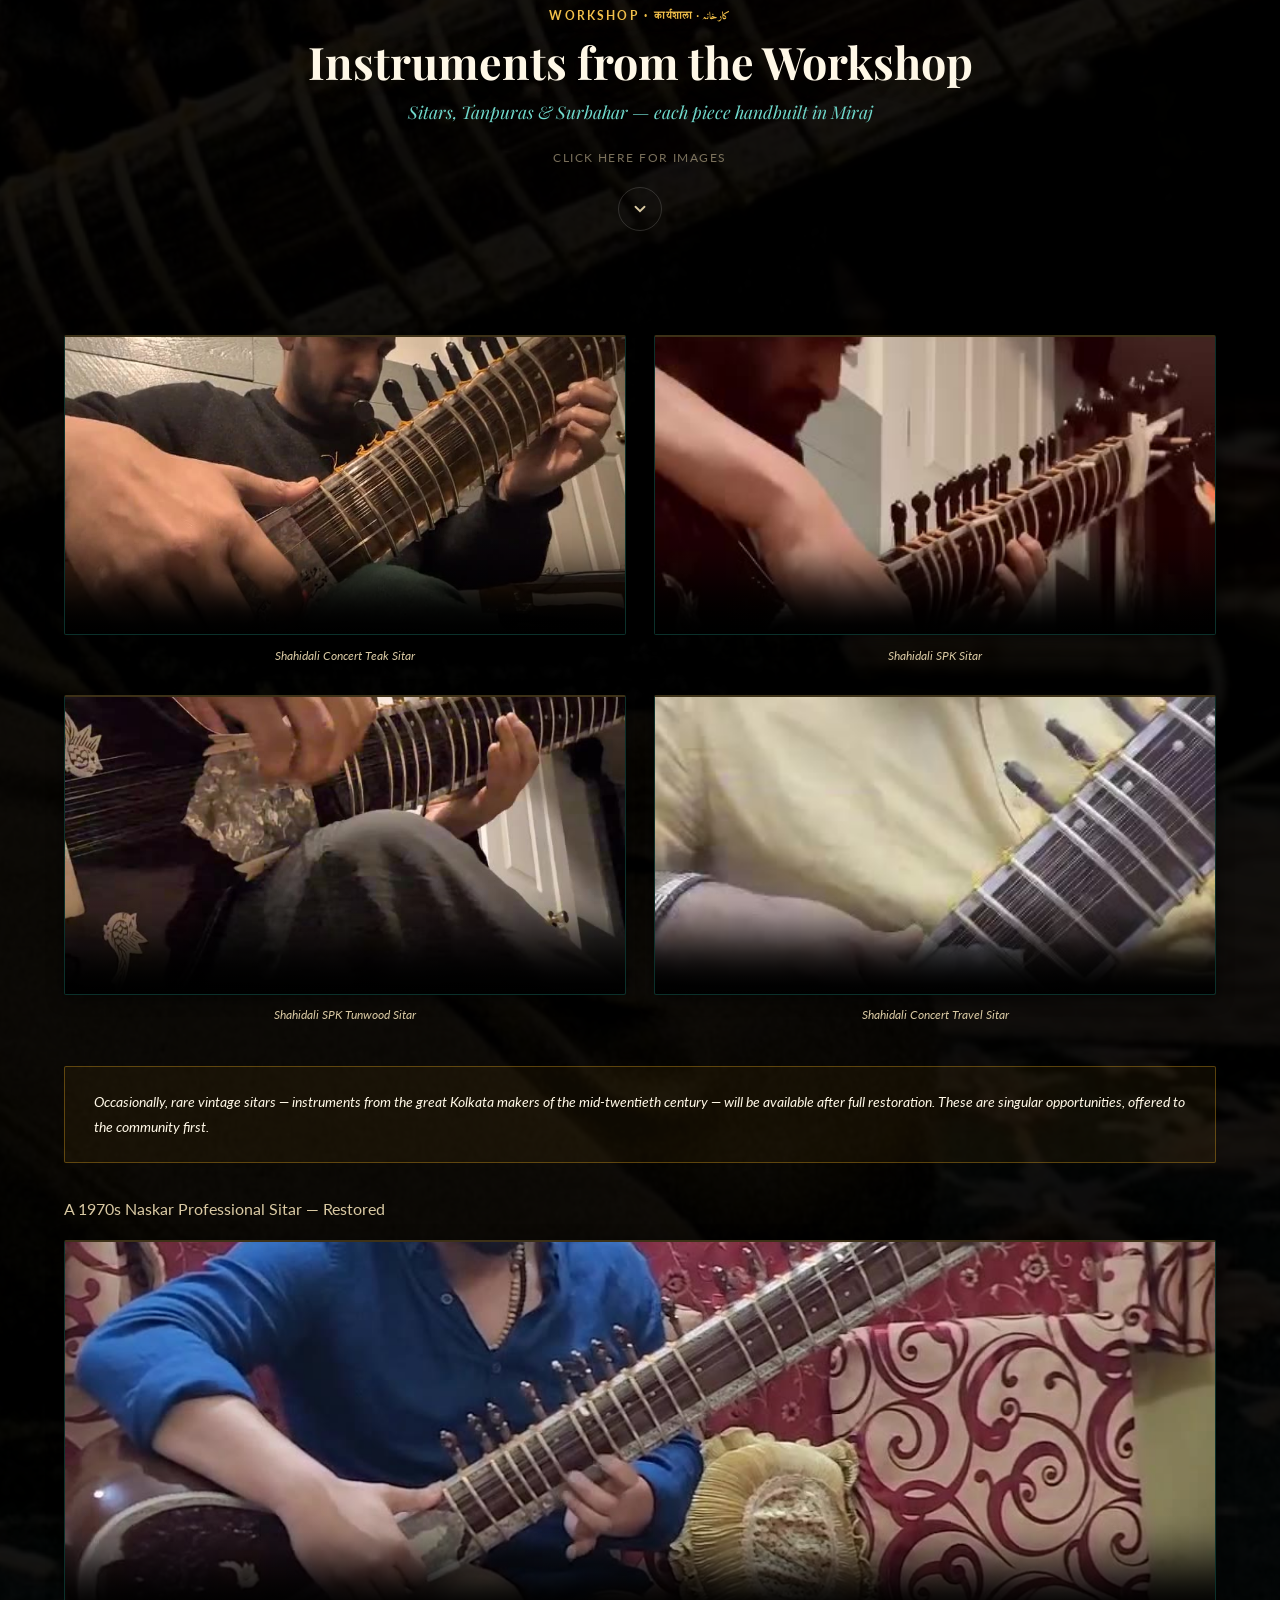
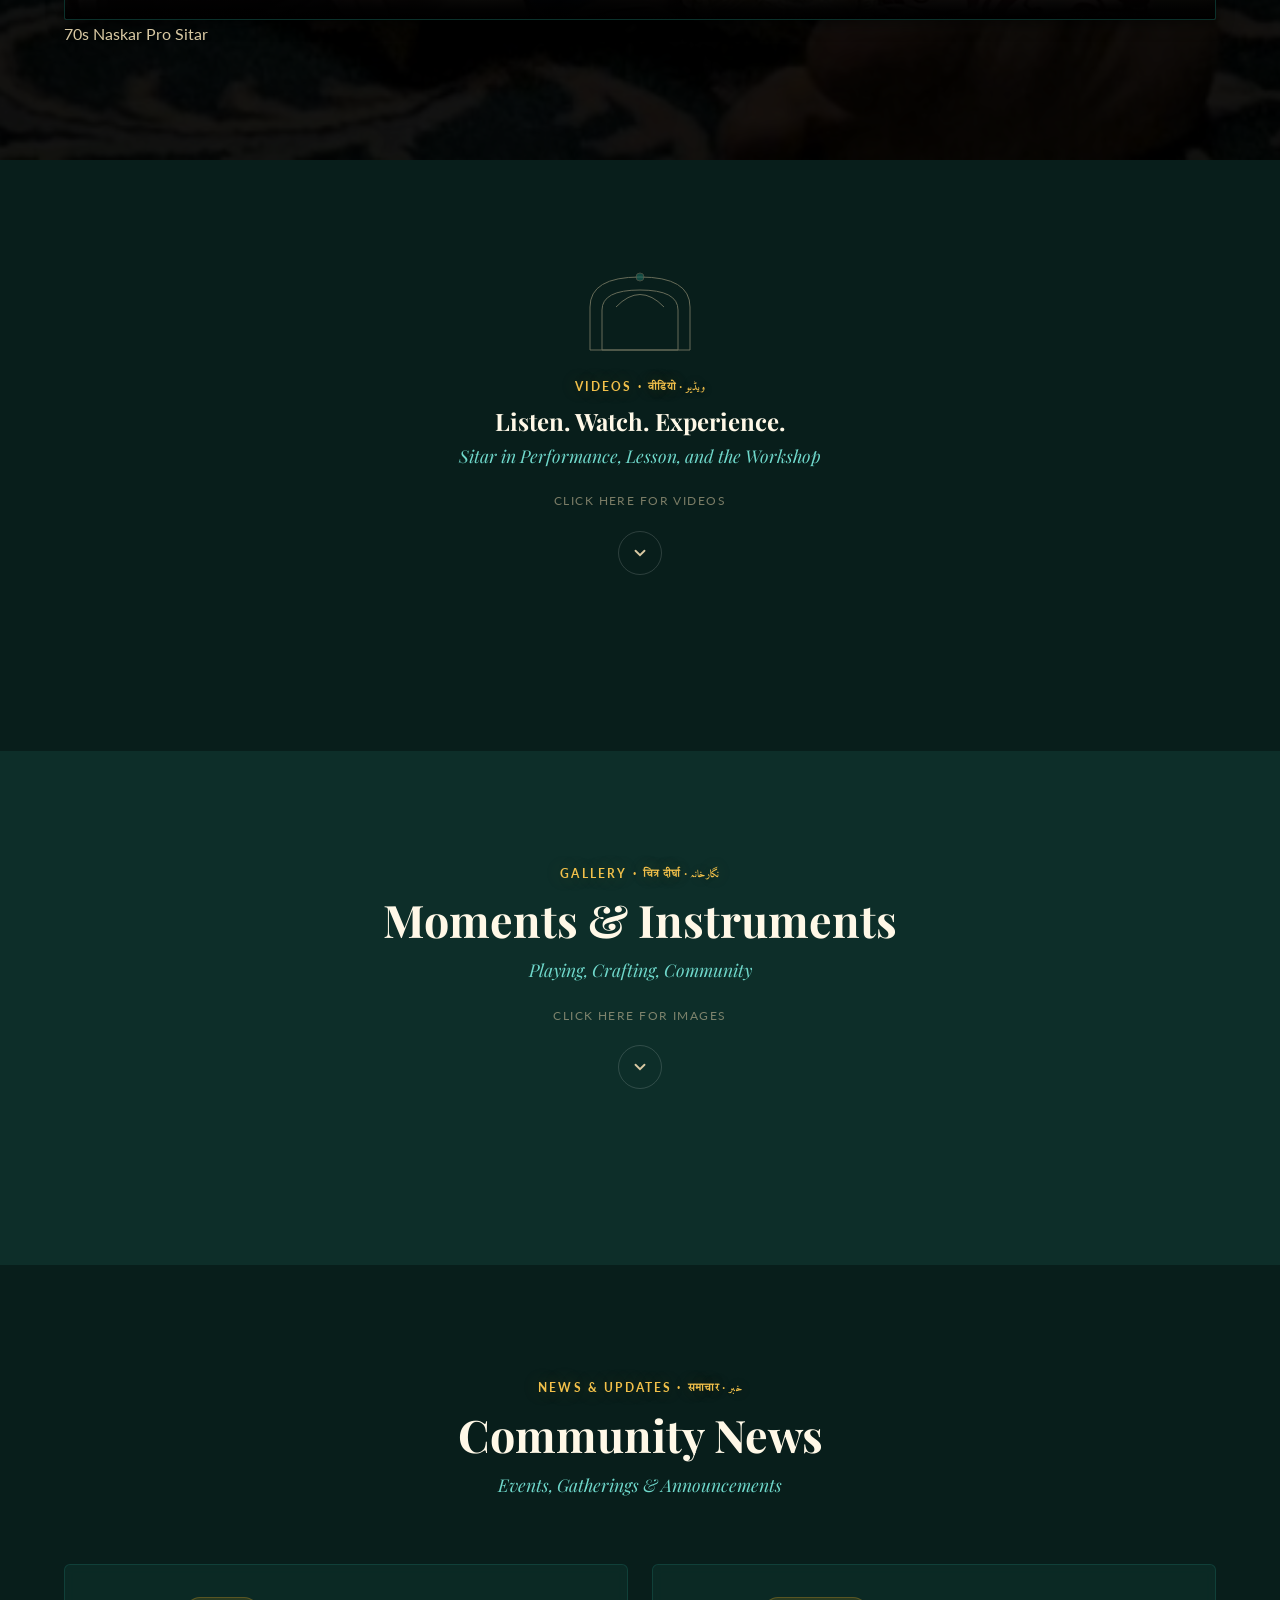
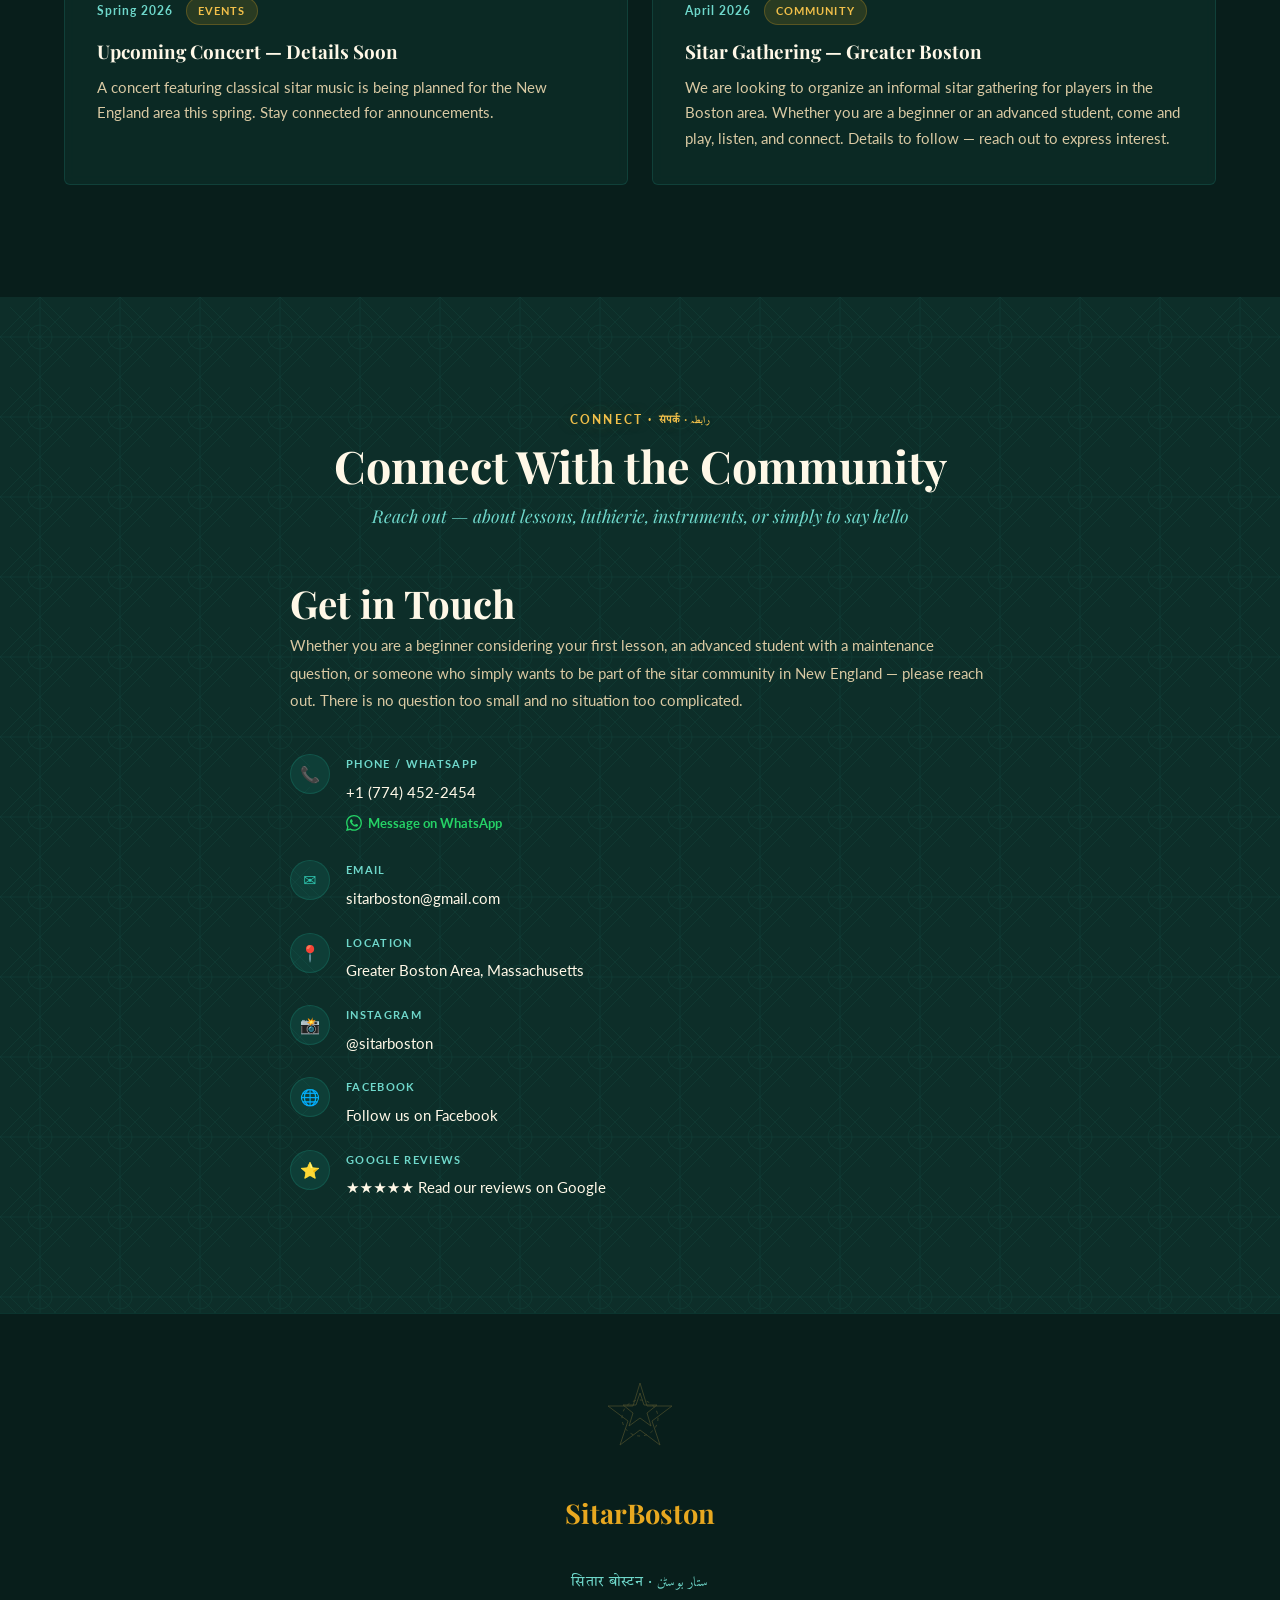
==== commit 68743ae1: "Trim areaServed to top 2 cities per NH/ME/VT Co-Authored-By: Claude Sonnet 4.6 <noreply@anthropic.co" ====
--- a/index.html
+++ b/index.html
@@ -60,22 +60,11 @@
           { "@type": "City",  "name": "Lowell" },
           { "@type": "City",  "name": "Portsmouth" },
           { "@type": "City",  "name": "Manchester" },
-          { "@type": "City",  "name": "Concord" },
           { "@type": "City",  "name": "Nashua" },
-          { "@type": "City",  "name": "Dover" },
-          { "@type": "City",  "name": "Keene" },
-          { "@type": "City",  "name": "Hanover" },
           { "@type": "City",  "name": "Portland" },
           { "@type": "City",  "name": "Bangor" },
-          { "@type": "City",  "name": "Augusta" },
-          { "@type": "City",  "name": "Brunswick" },
-          { "@type": "City",  "name": "Lewiston" },
           { "@type": "City",  "name": "Burlington" },
-          { "@type": "City",  "name": "Montpelier" },
-          { "@type": "City",  "name": "Brattleboro" },
-          { "@type": "City",  "name": "Rutland" },
-          { "@type": "City",  "name": "Middlebury" },
-          { "@type": "City",  "name": "Stowe" }
+          { "@type": "City",  "name": "Montpelier" }
         ],
         "sameAs": [
           "https://www.instagram.com/sitarboston/",
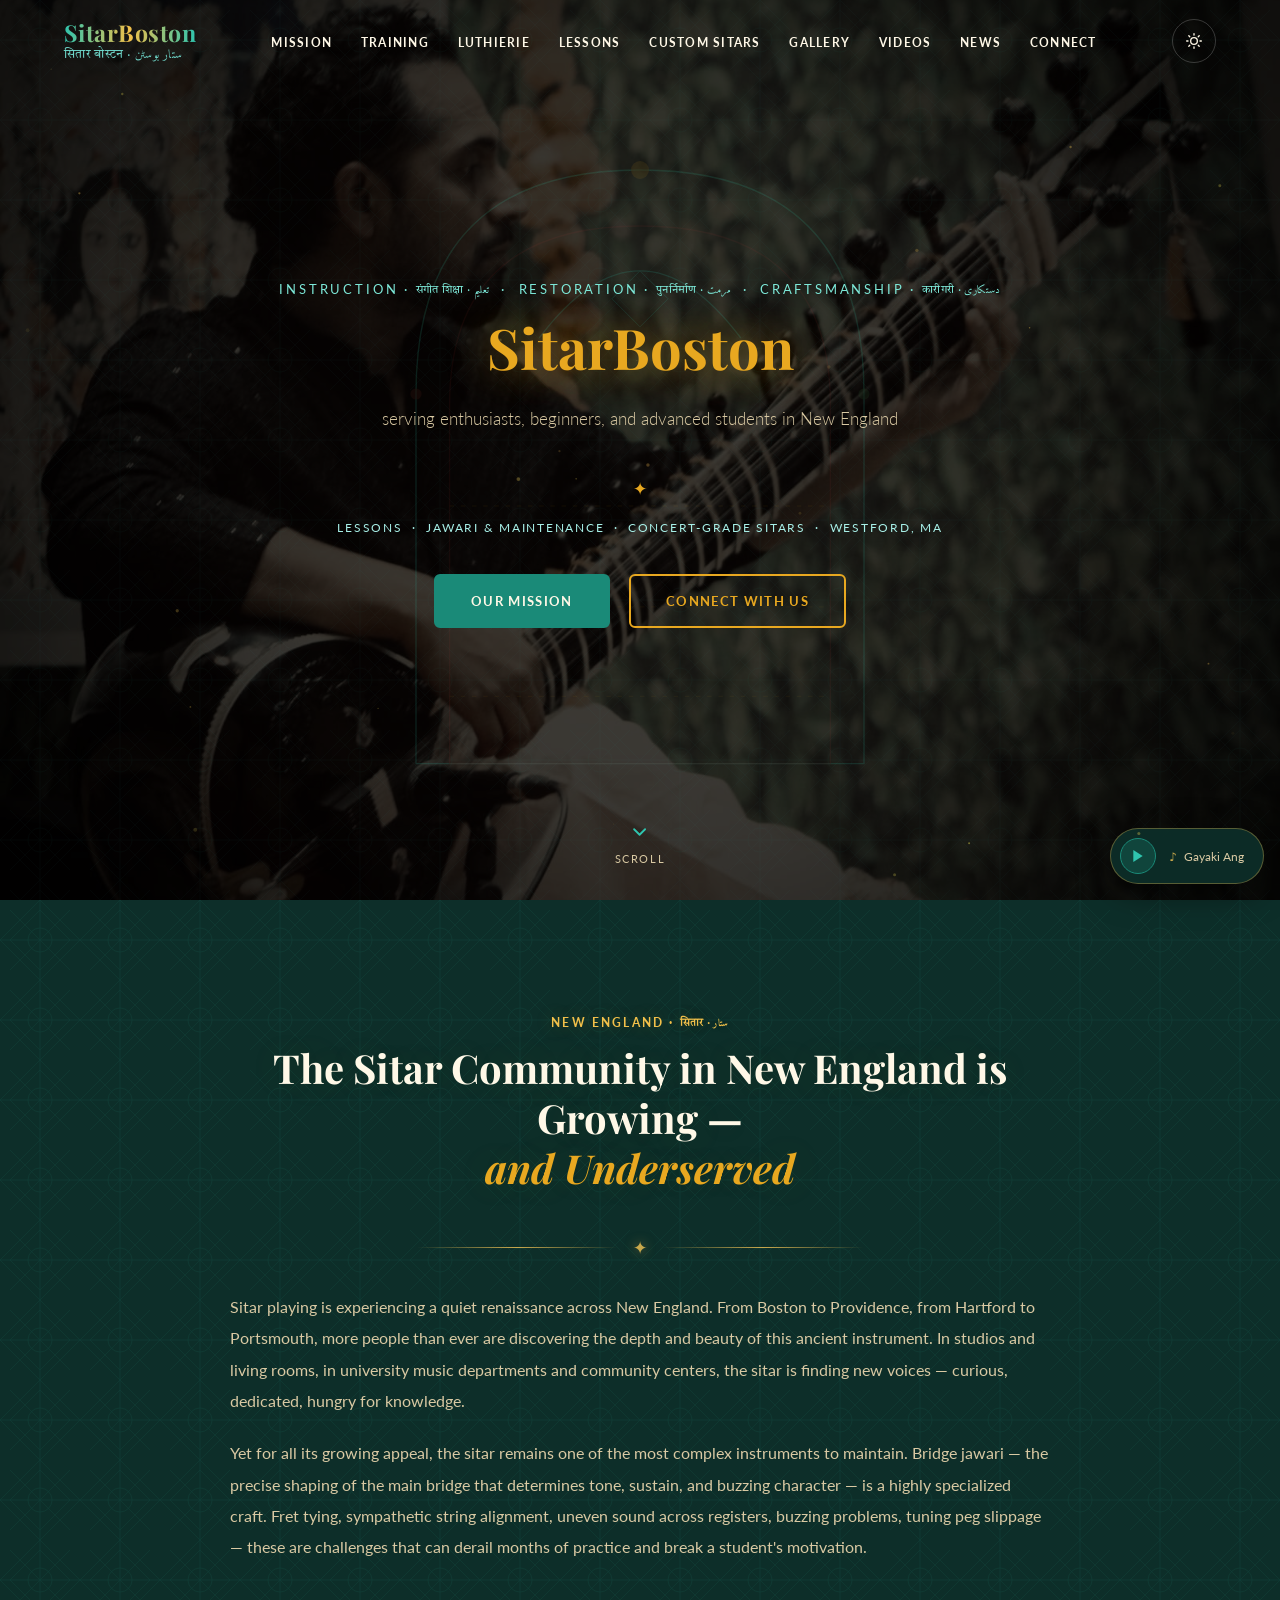
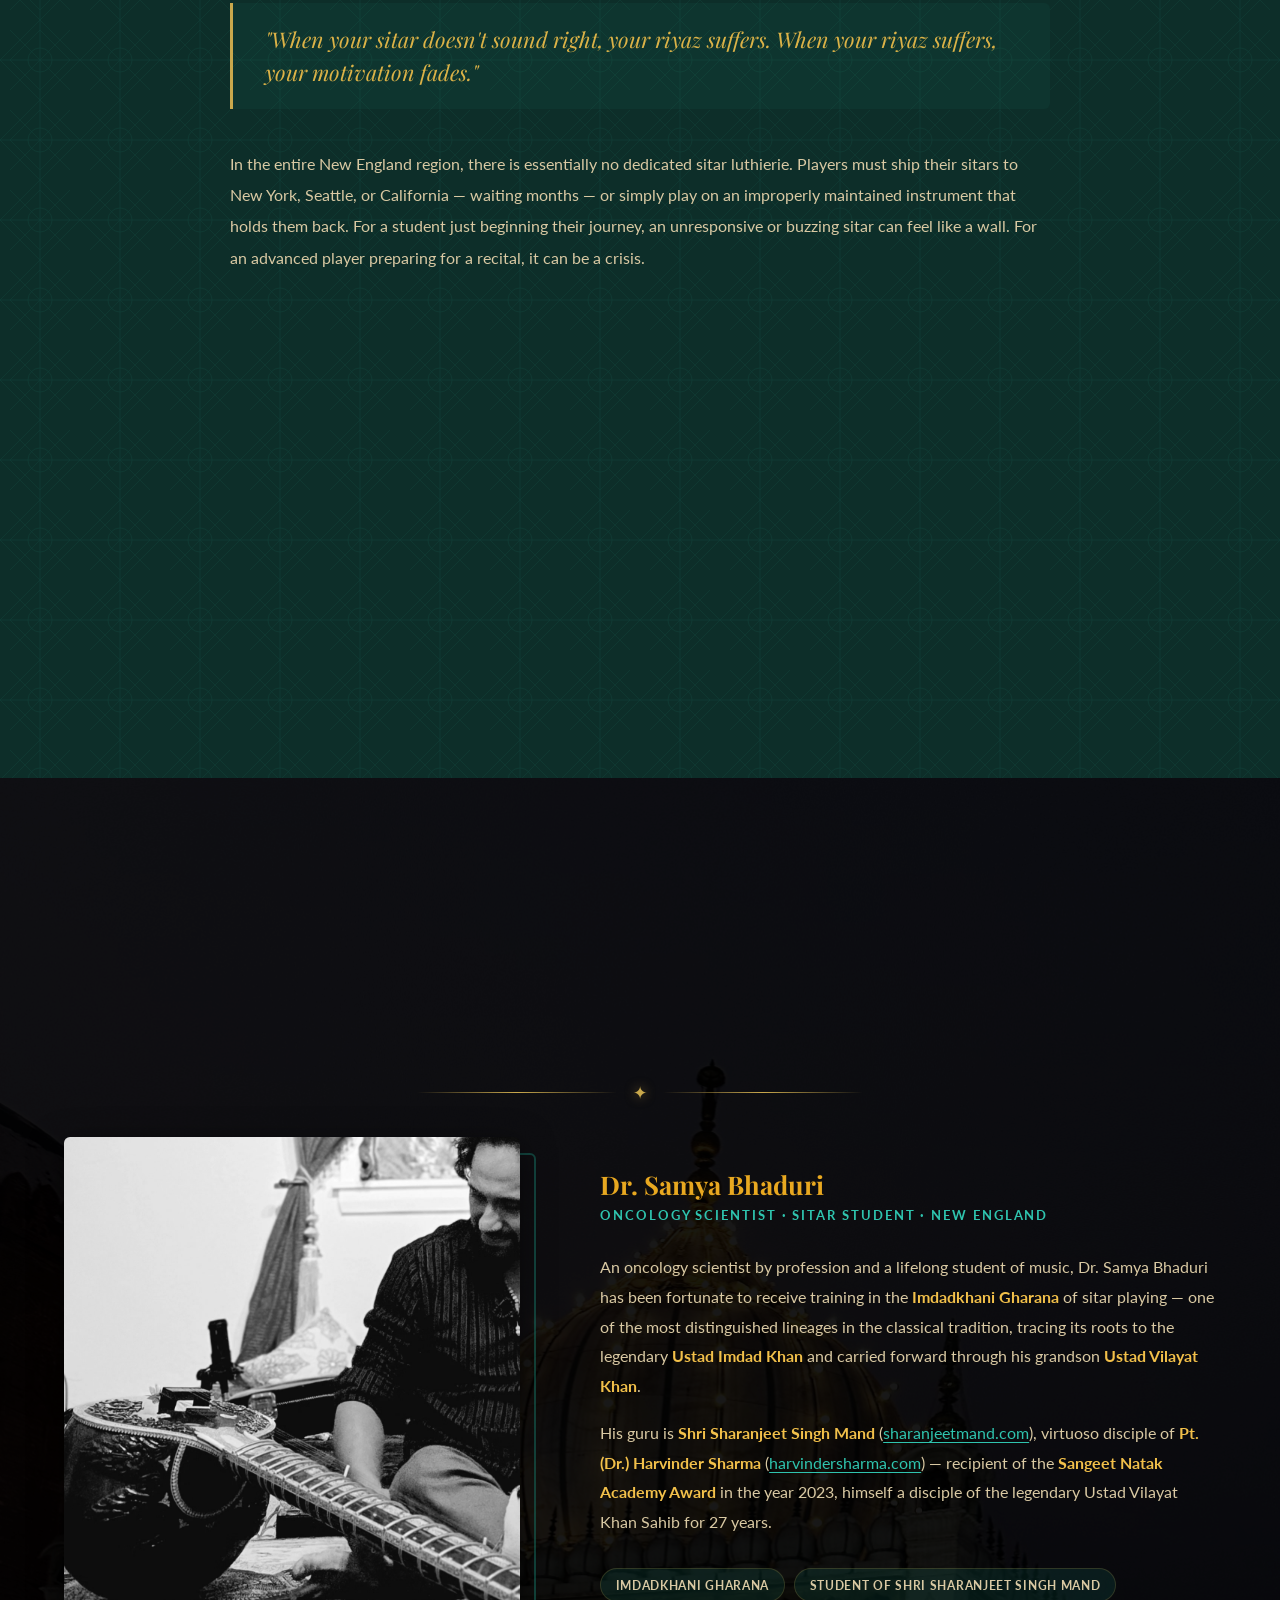
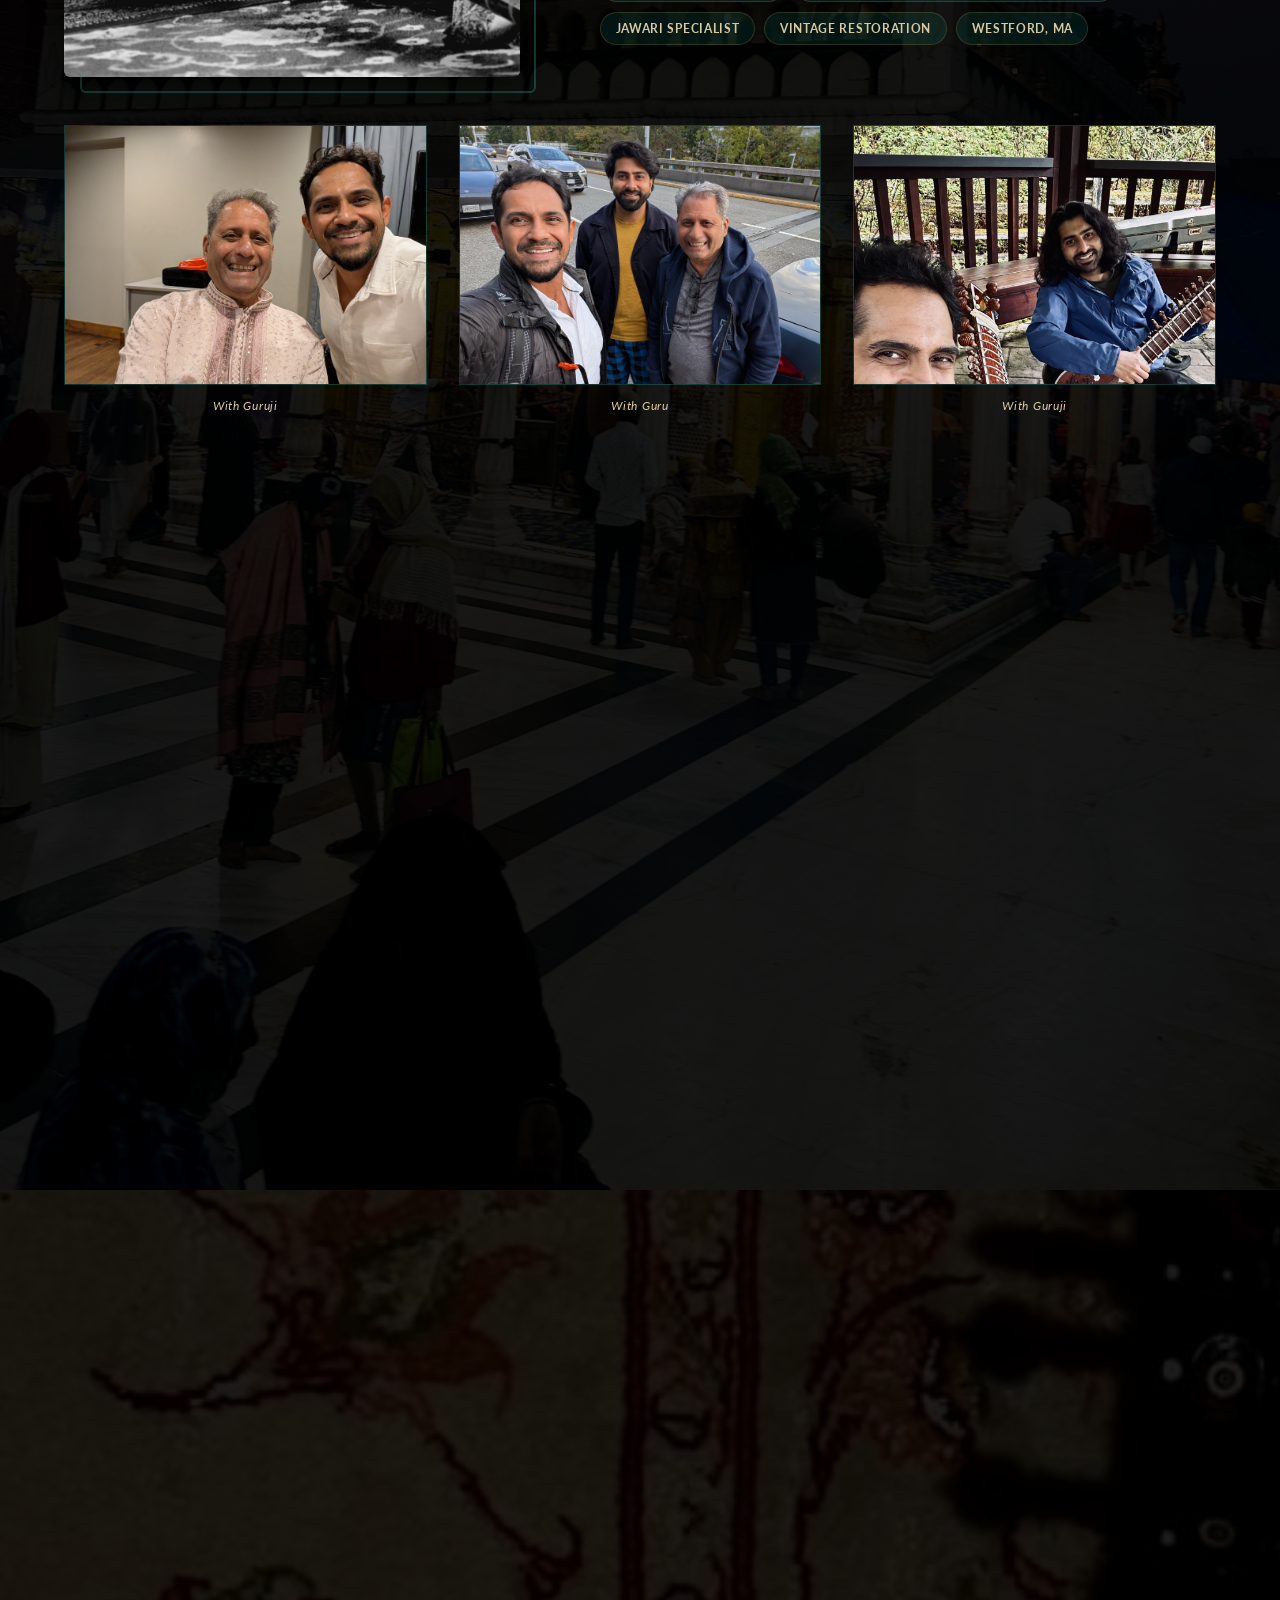
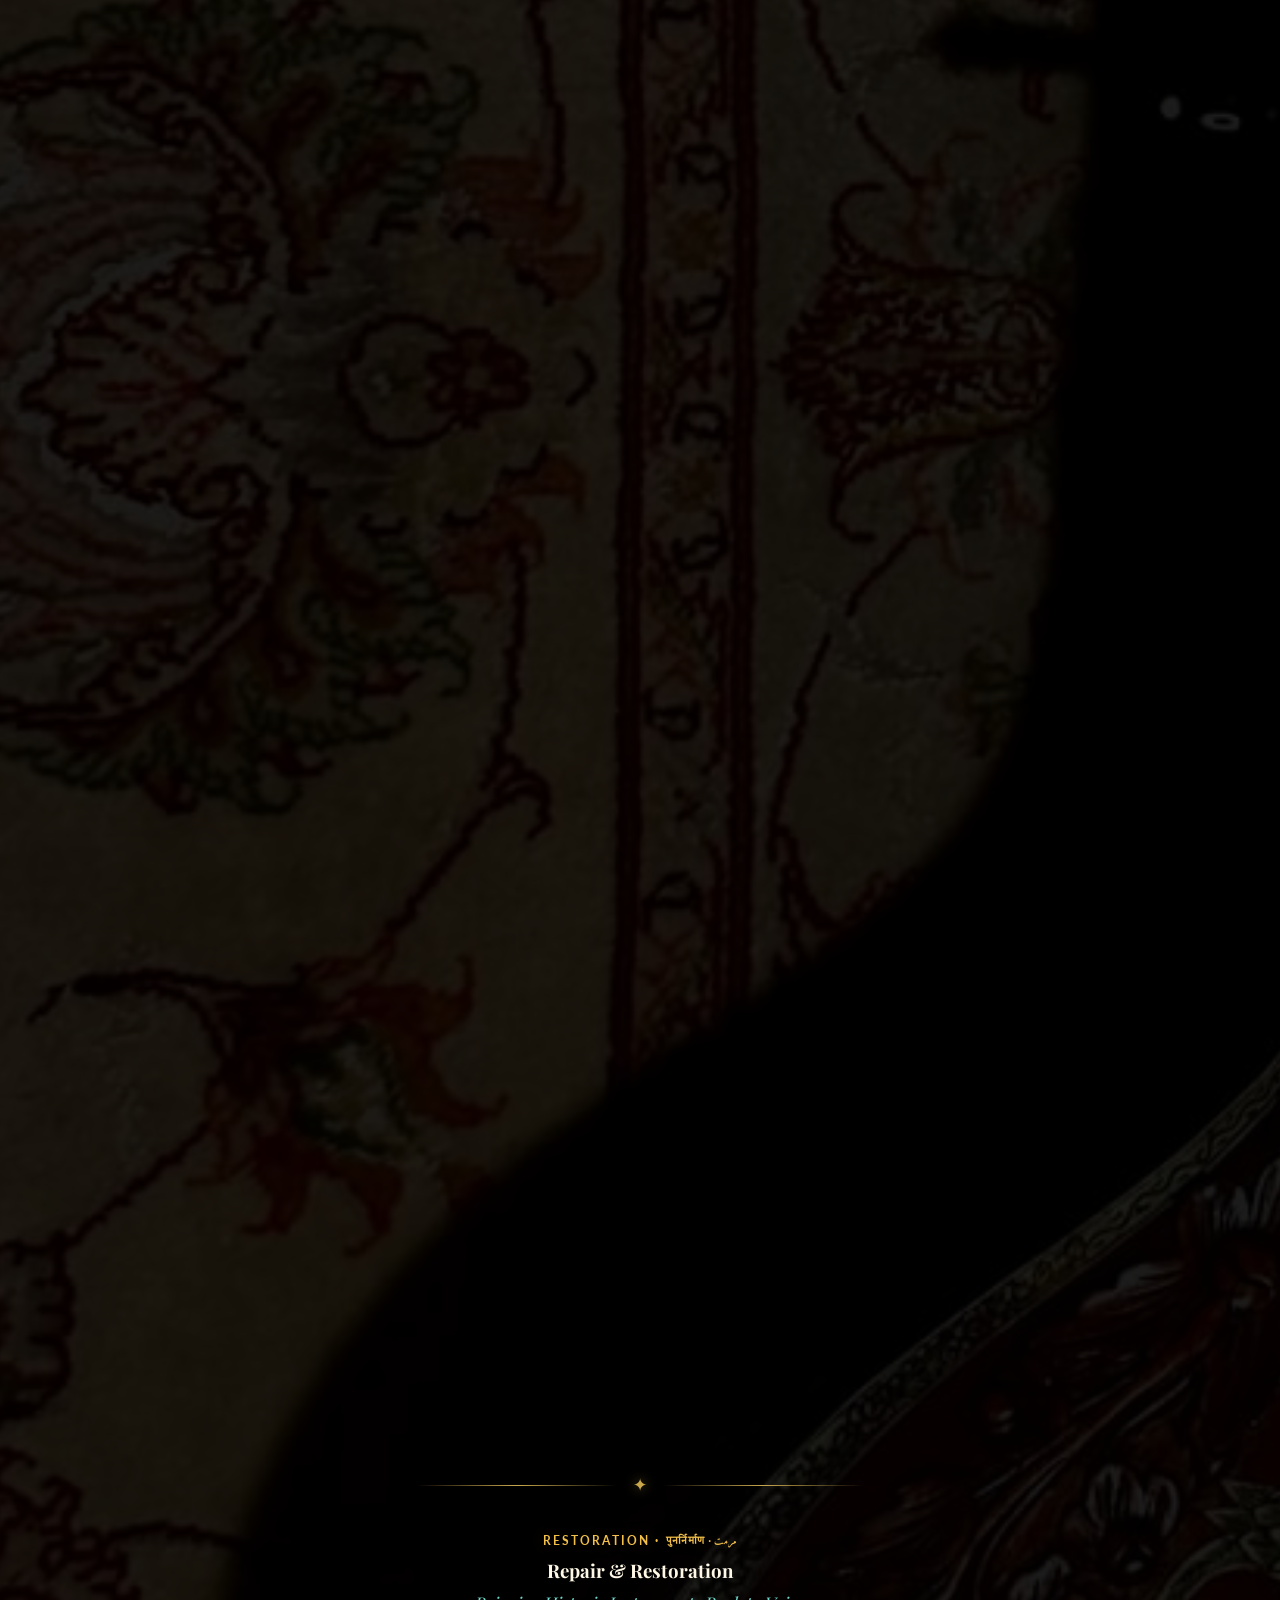
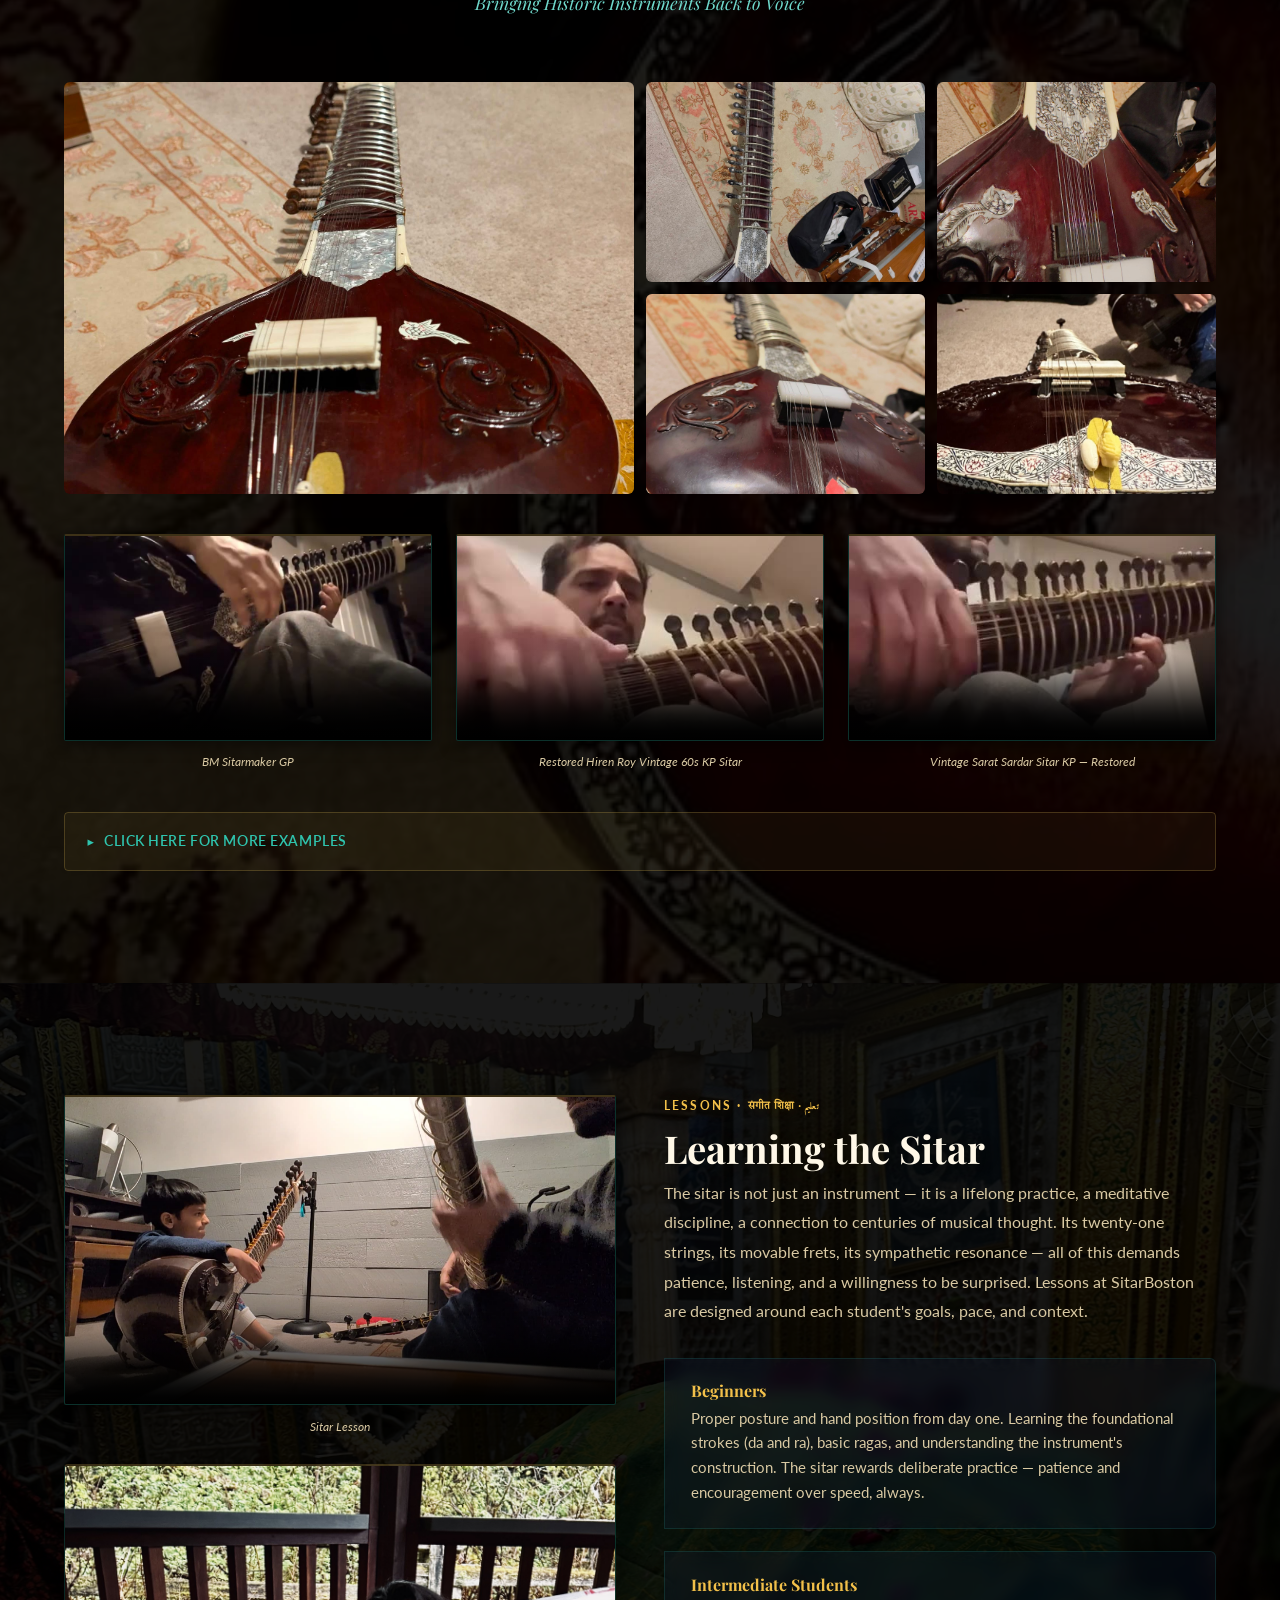
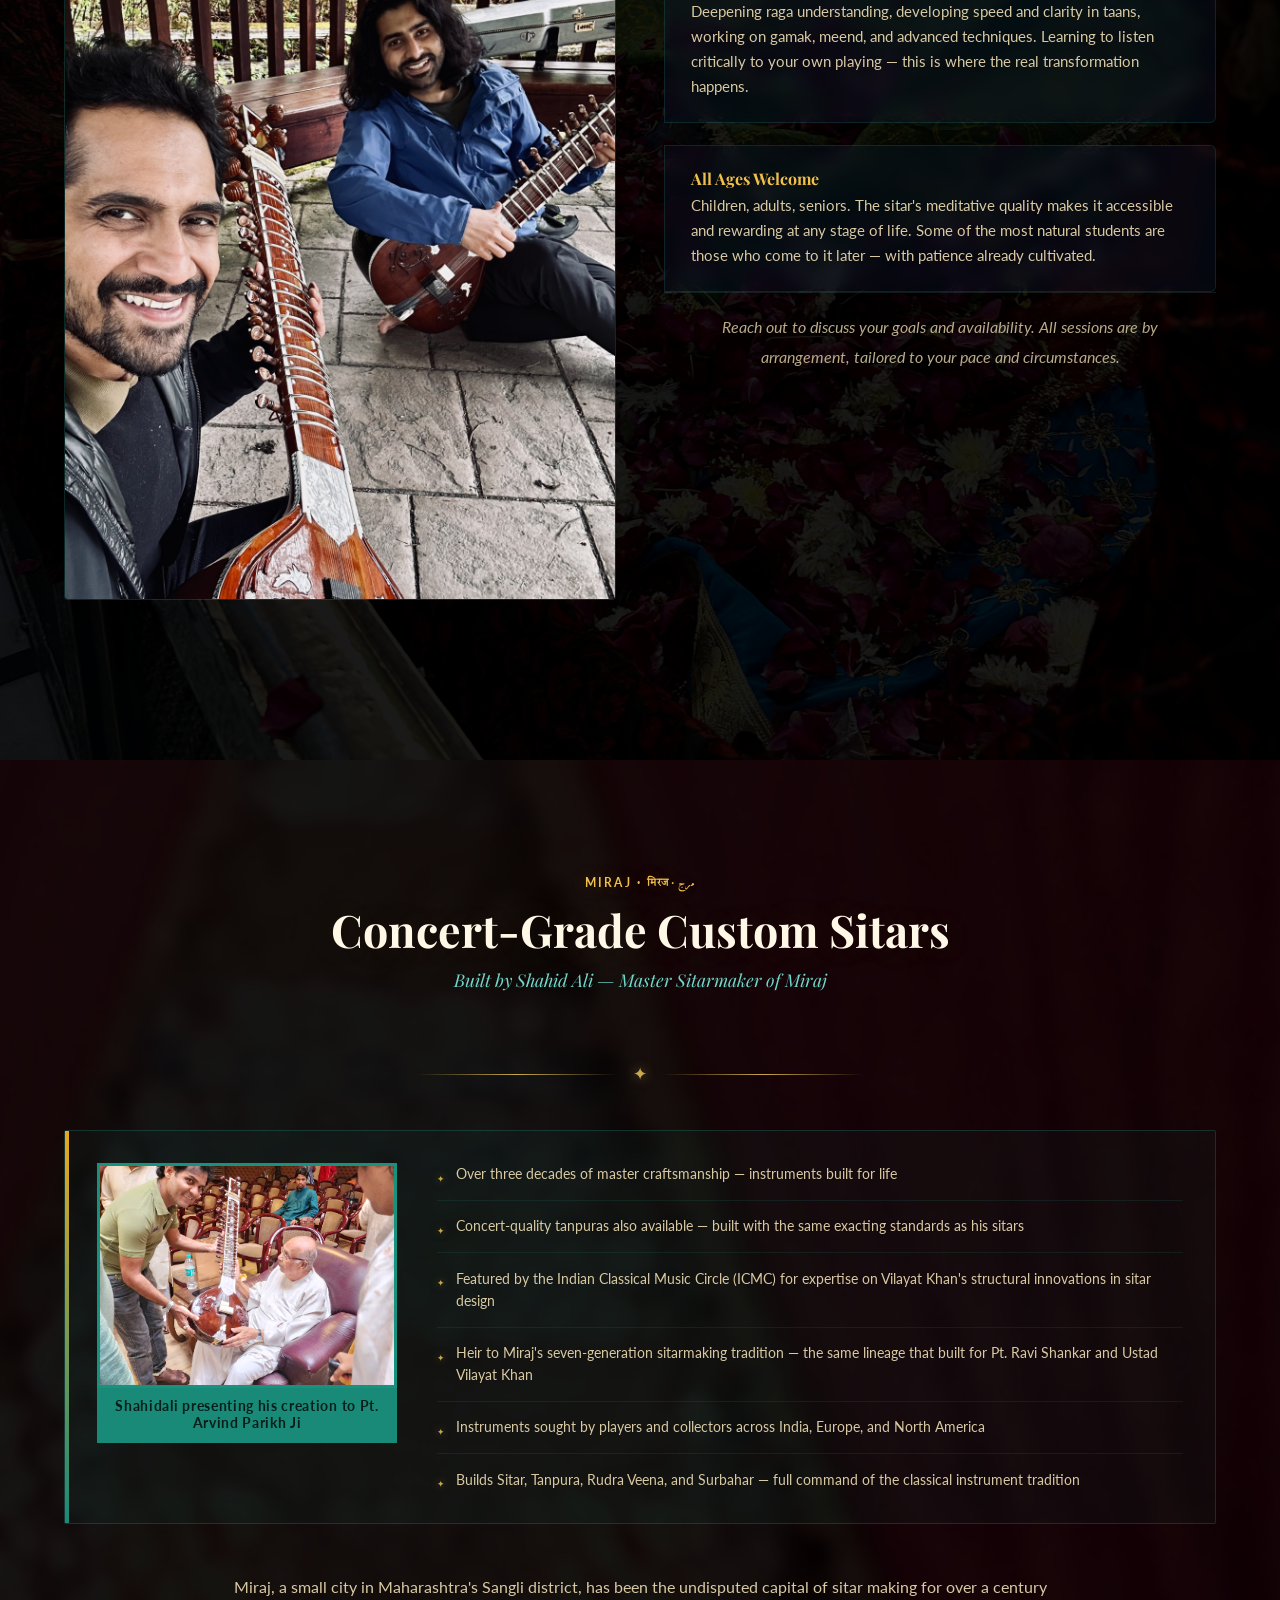
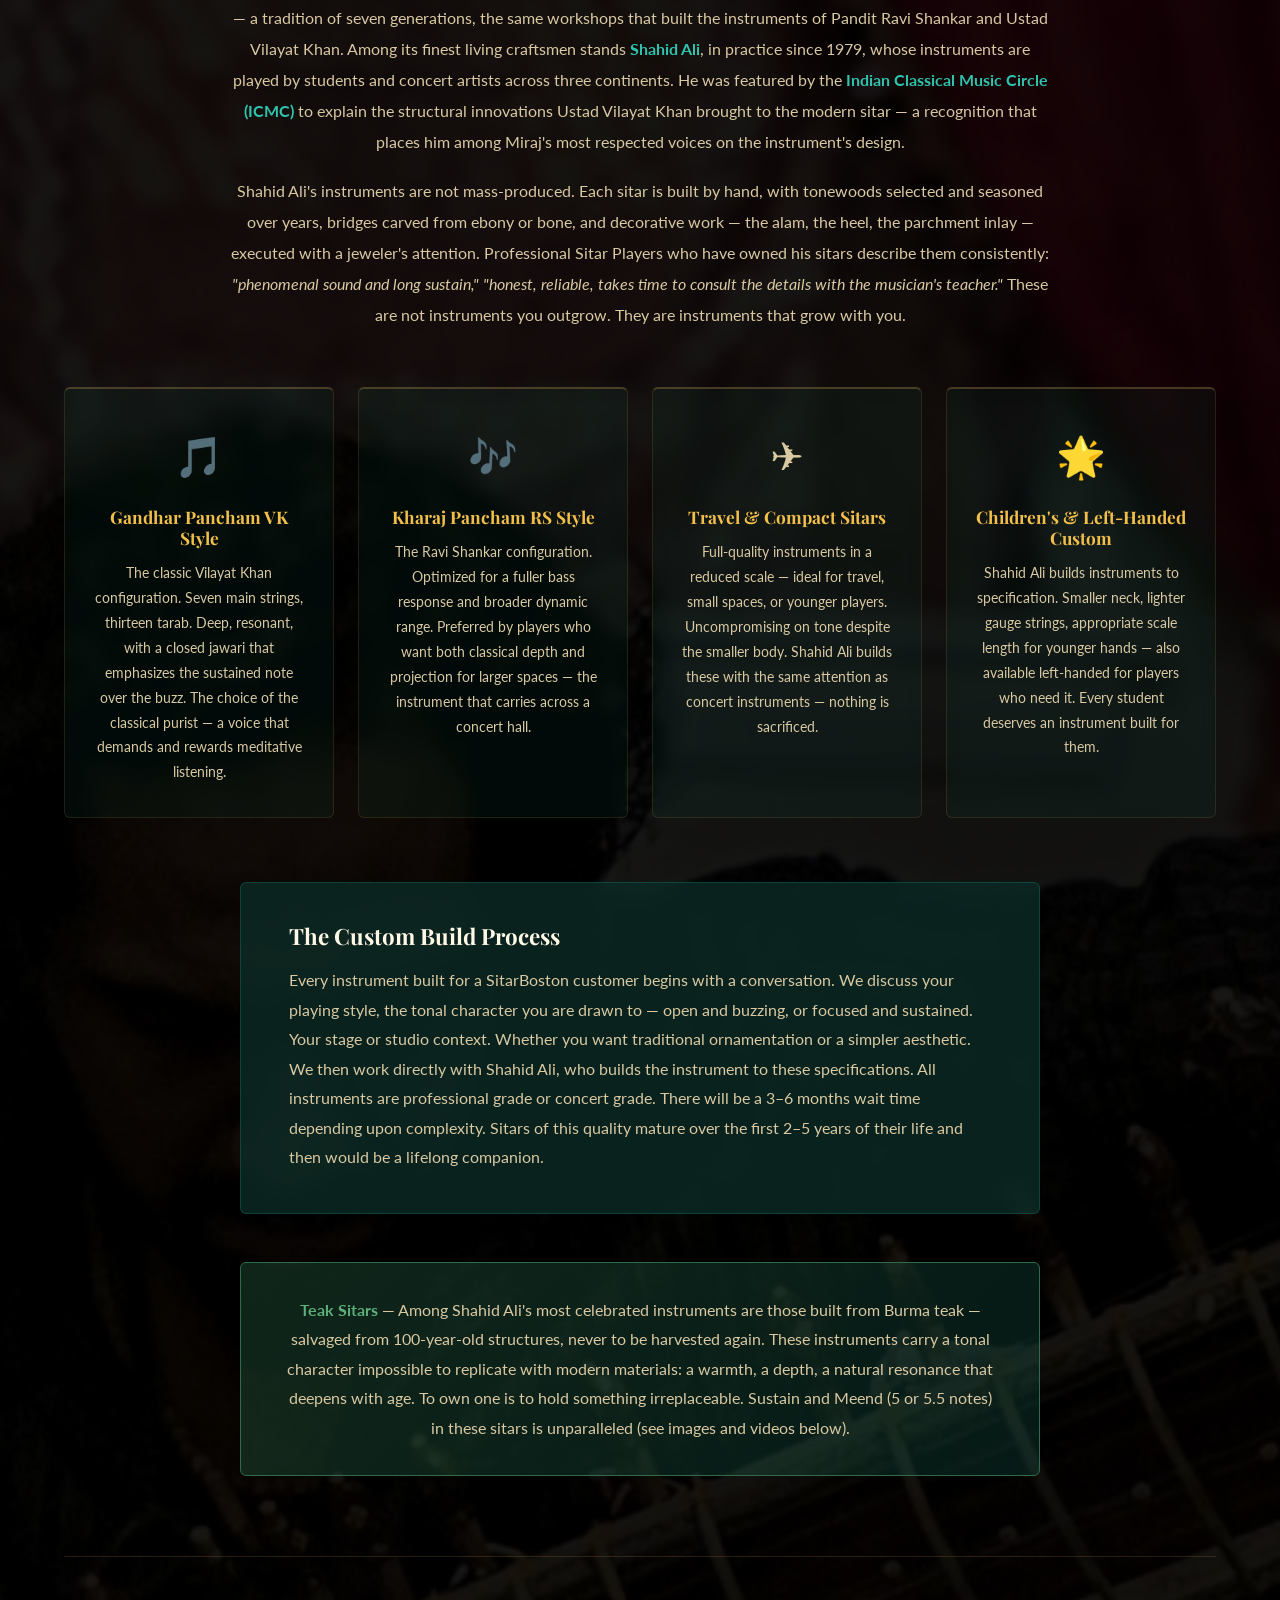
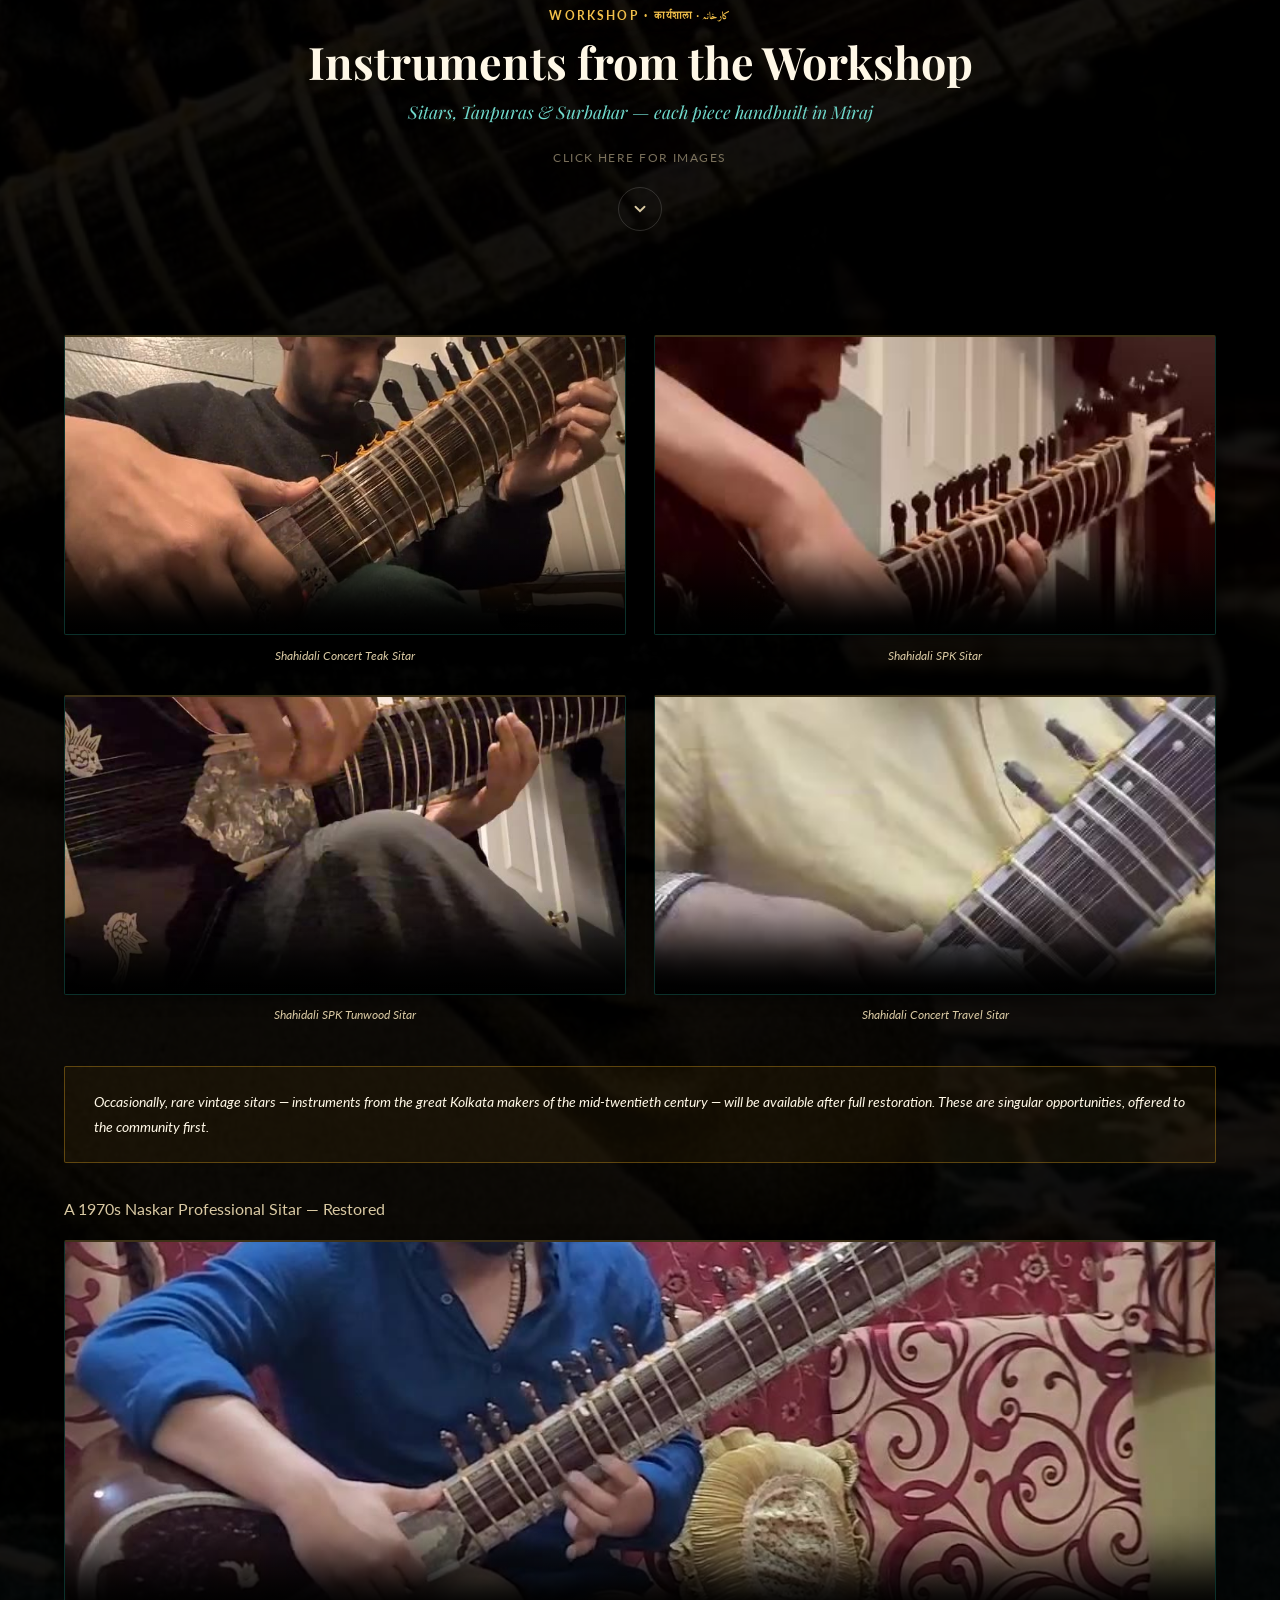
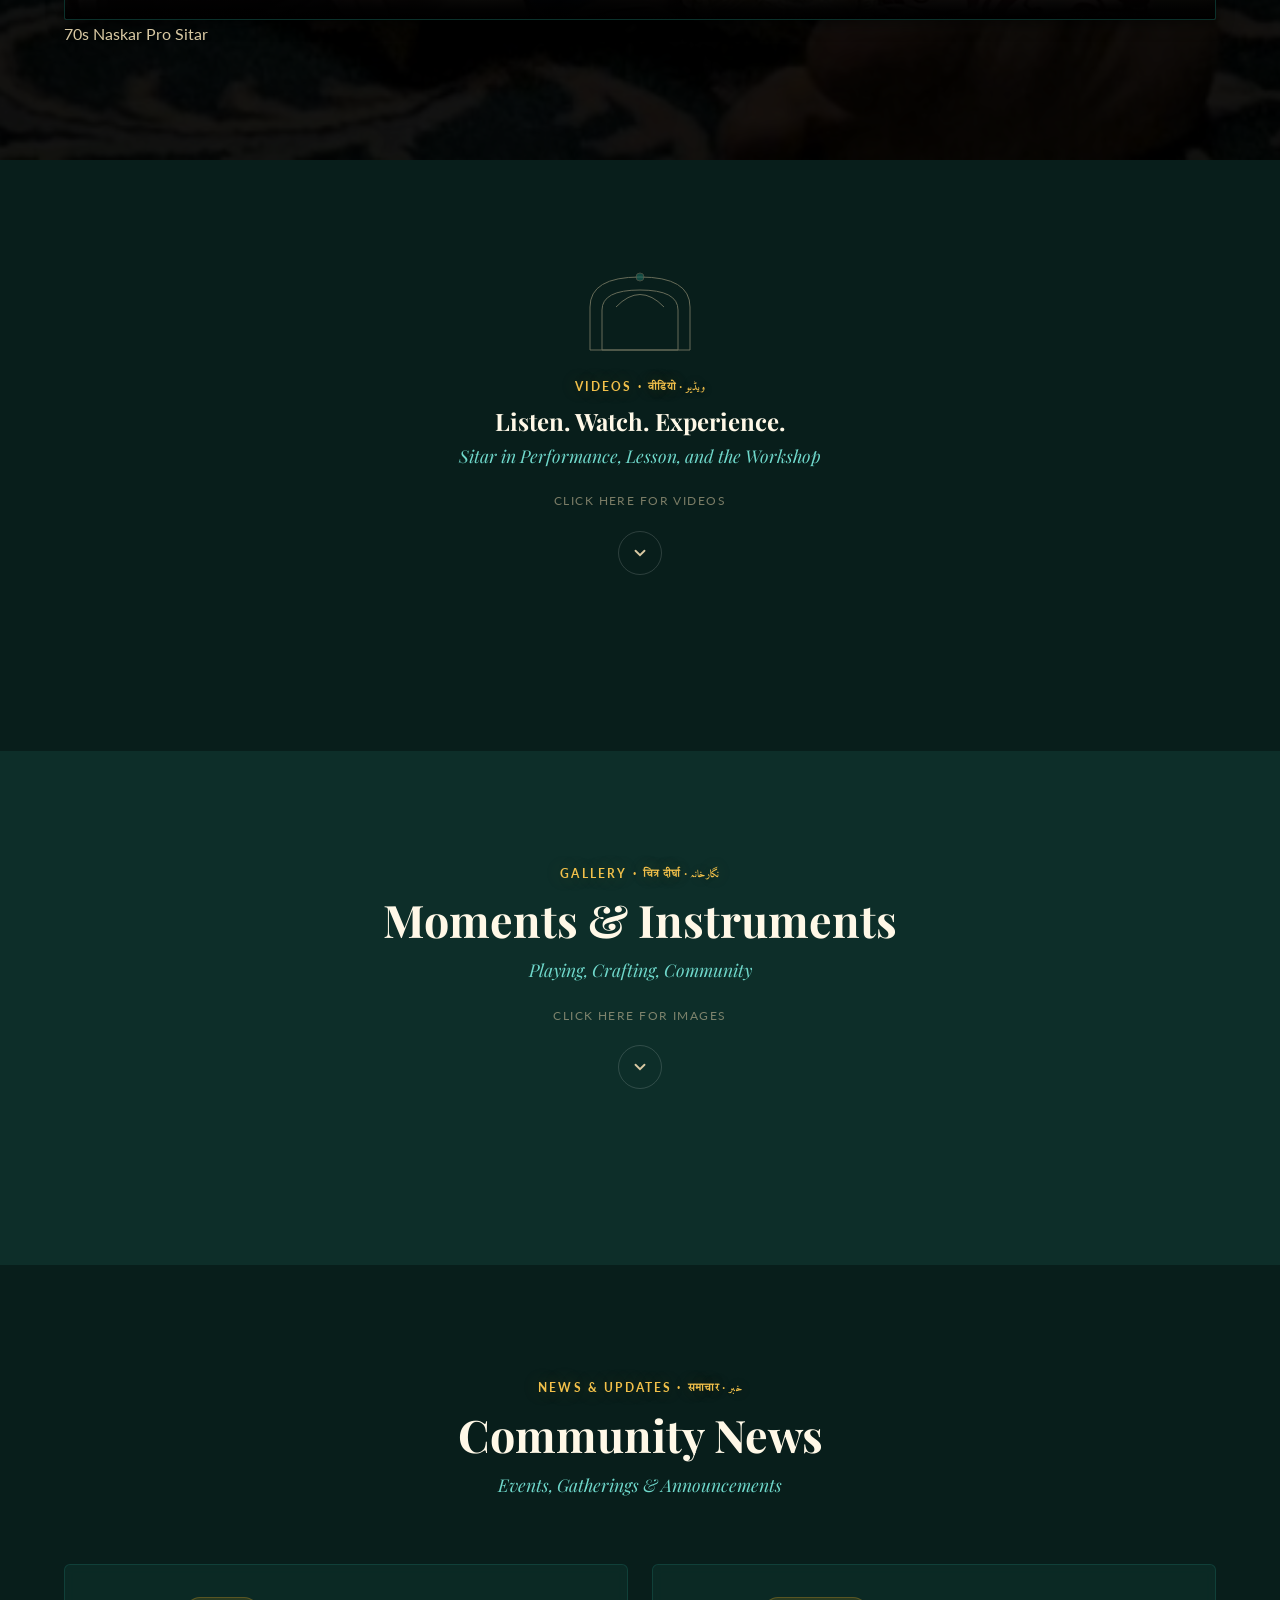
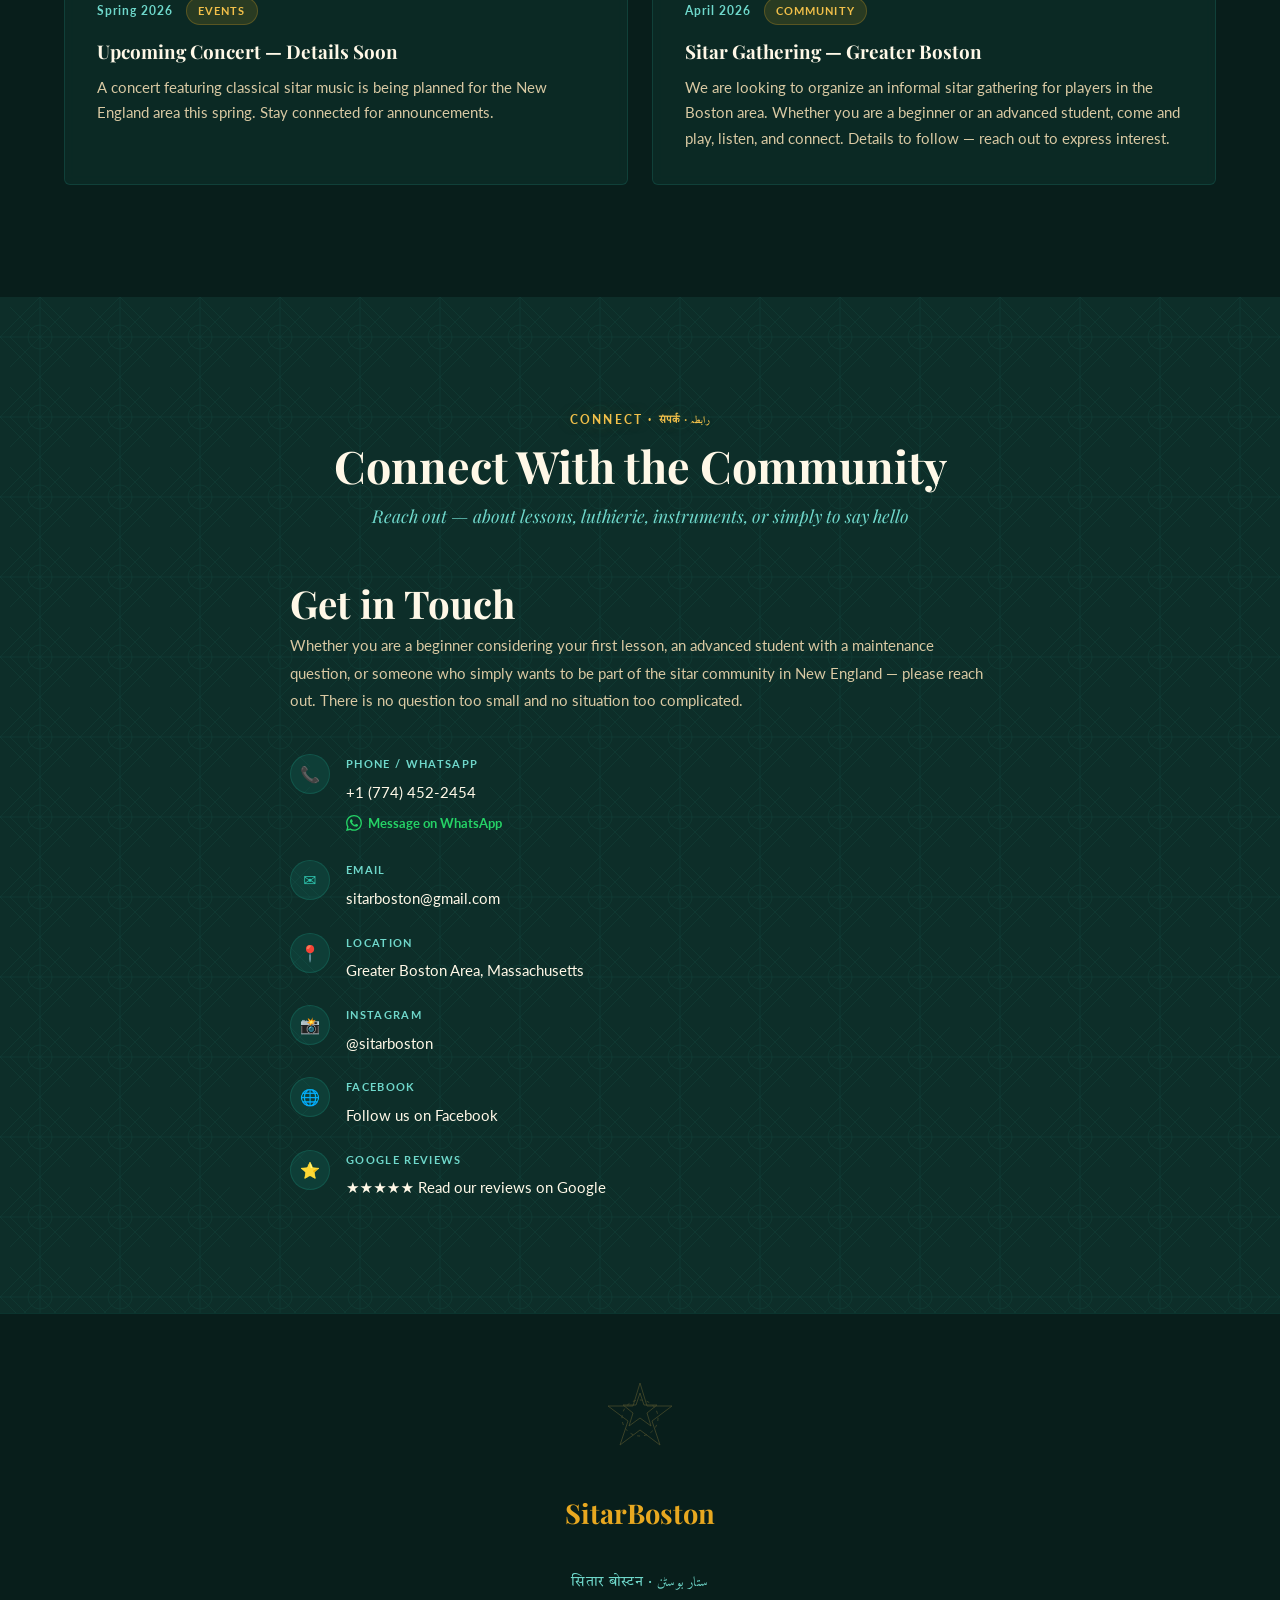
==== commit eb3a287c: "SEO improvements per Google Search Central guide - Shorten title to ~66 chars (was 102, truncated in" ====
--- a/index.html
+++ b/index.html
@@ -6,14 +6,17 @@
   <meta name="keywords" content="sitar lessons Boston, buy sitar Massachusetts, sitar repair New England, sitar jawari Boston, sitar strings change, sitar fret tightening, custom sitar, sitar luthier, Indian classical music Boston, sitar teacher New England, Shahid Ali Miraj, concert grade sitar, VK sitar, Vilayat Khan sitar, Ravi Shankar sitar, SPK sitar, buy concert sitar USA, tanpura, surbahar, sitar for sale New England">
   <meta name="geo.region" content="US-MA">
   <meta name="geo.placename" content="Boston, Massachusetts">
-  <title>SitarBoston | Sitar Lessons, Repair, Concert-Grade VK, Ravi Shankar &amp; SPK Sitars — Boston &amp; New England</title>
+  <title>SitarBoston | Sitar Lessons, Repair &amp; Custom Sitars — New England</title>
+  <link rel="canonical" href="https://sitarboston.com/">
+  <meta name="robots" content="index, follow">
+  <link rel="icon" type="image/svg+xml" href="/favicon.svg">
 
   <!-- Open Graph -->
-  <meta property="og:title" content="SitarBoston | Sitar Lessons, Repair & Concert-Grade VK, Ravi Shankar & SPK Sitars — Boston & New England">
+  <meta property="og:title" content="SitarBoston | Sitar Lessons, Repair & Custom Sitars — New England">
   <meta property="og:description" content="Sitar lessons, jawari, string replacement, fret tightening, full restoration, and concert-grade VK style, Ravi Shankar style, and SPK style custom sitars by master luthier Shahid Ali of Miraj. Serving all of New England.">
-  <meta property="og:image" content="images/Top cover.jpg">
+  <meta property="og:image" content="https://sitarboston.com/images/Top%20cover.jpg">
   <meta property="og:type" content="website">
-  <meta property="og:url" content="https://sitarboston.com">
+  <meta property="og:url" content="https://sitarboston.com/">
 
   <!-- Structured Data — @graph with Business, Practitioner, Services, FAQ -->
   <script type="application/ld+json">
@@ -1072,7 +1075,6 @@
       <div class="sa-video-item reveal reveal-delay-1">
         <video poster="images/posters/p-travel.jpg" controls="" preload="none" loading="lazy" aria-label="Shahid Ali concert travel sitar">
           <source src="https://res.cloudinary.com/dlwbwmger/video/upload/v1777347806/nwcnnmb7xcyetoy3zlhj.mp4" type="video/mp4">
-          <source src="https://res.cloudinary.com/dlwbwmger/video/upload/v1777347806/nwcnnmb7xcyetoy3zlhj.mp4" type="video/mp4">
         </video>
         <p class="sa-video-caption" data-editable="sa-video-travel">Shahidali Concert Travel Sitar</p>
       </div>
@@ -1170,7 +1172,6 @@
 
       <div class="video-item reveal reveal-delay-3">
         <video poster="images/posters/p-travel.jpg" controls="" preload="none" loading="lazy" aria-label="Shahid Ali concert travel sitar">
-          <source src="https://res.cloudinary.com/dlwbwmger/video/upload/v1777347806/nwcnnmb7xcyetoy3zlhj.mp4" type="video/mp4">
           <source src="https://res.cloudinary.com/dlwbwmger/video/upload/v1777347806/nwcnnmb7xcyetoy3zlhj.mp4" type="video/mp4">
           Your browser does not support the video tag.
         </video>
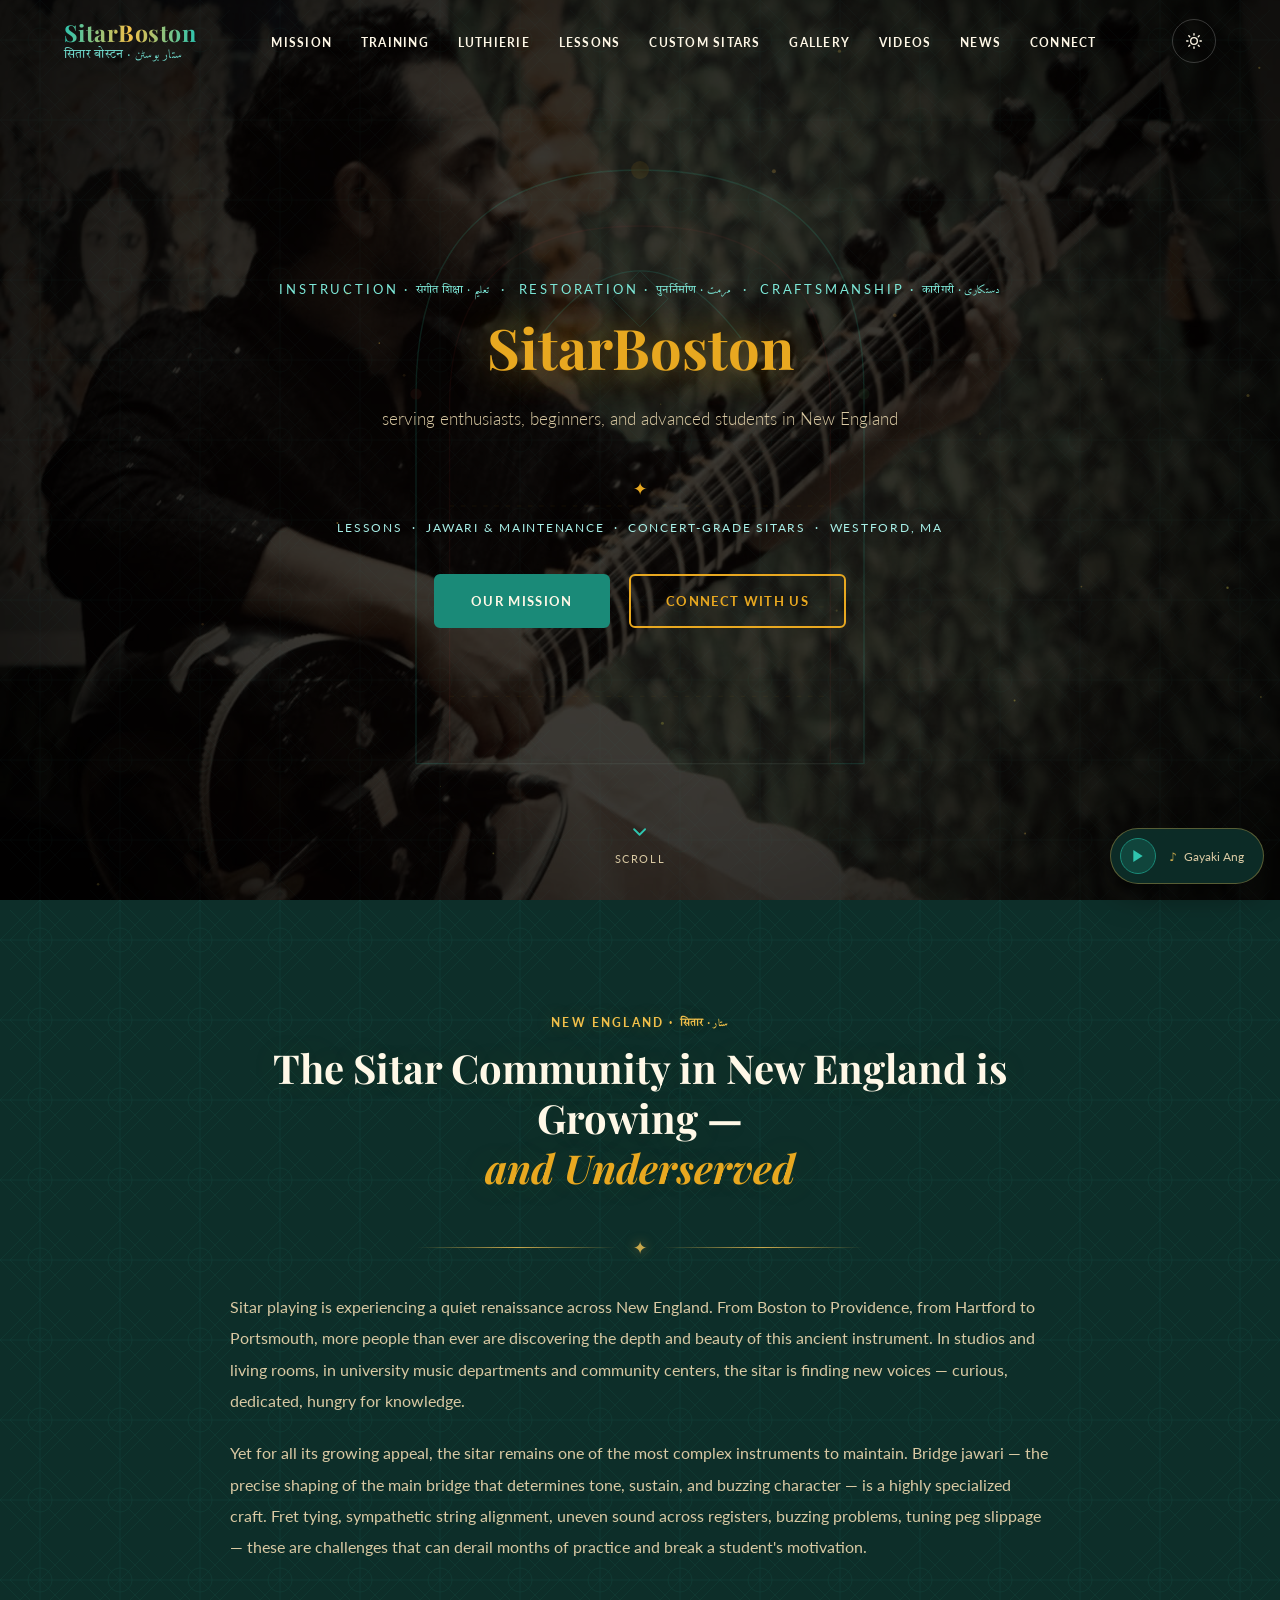
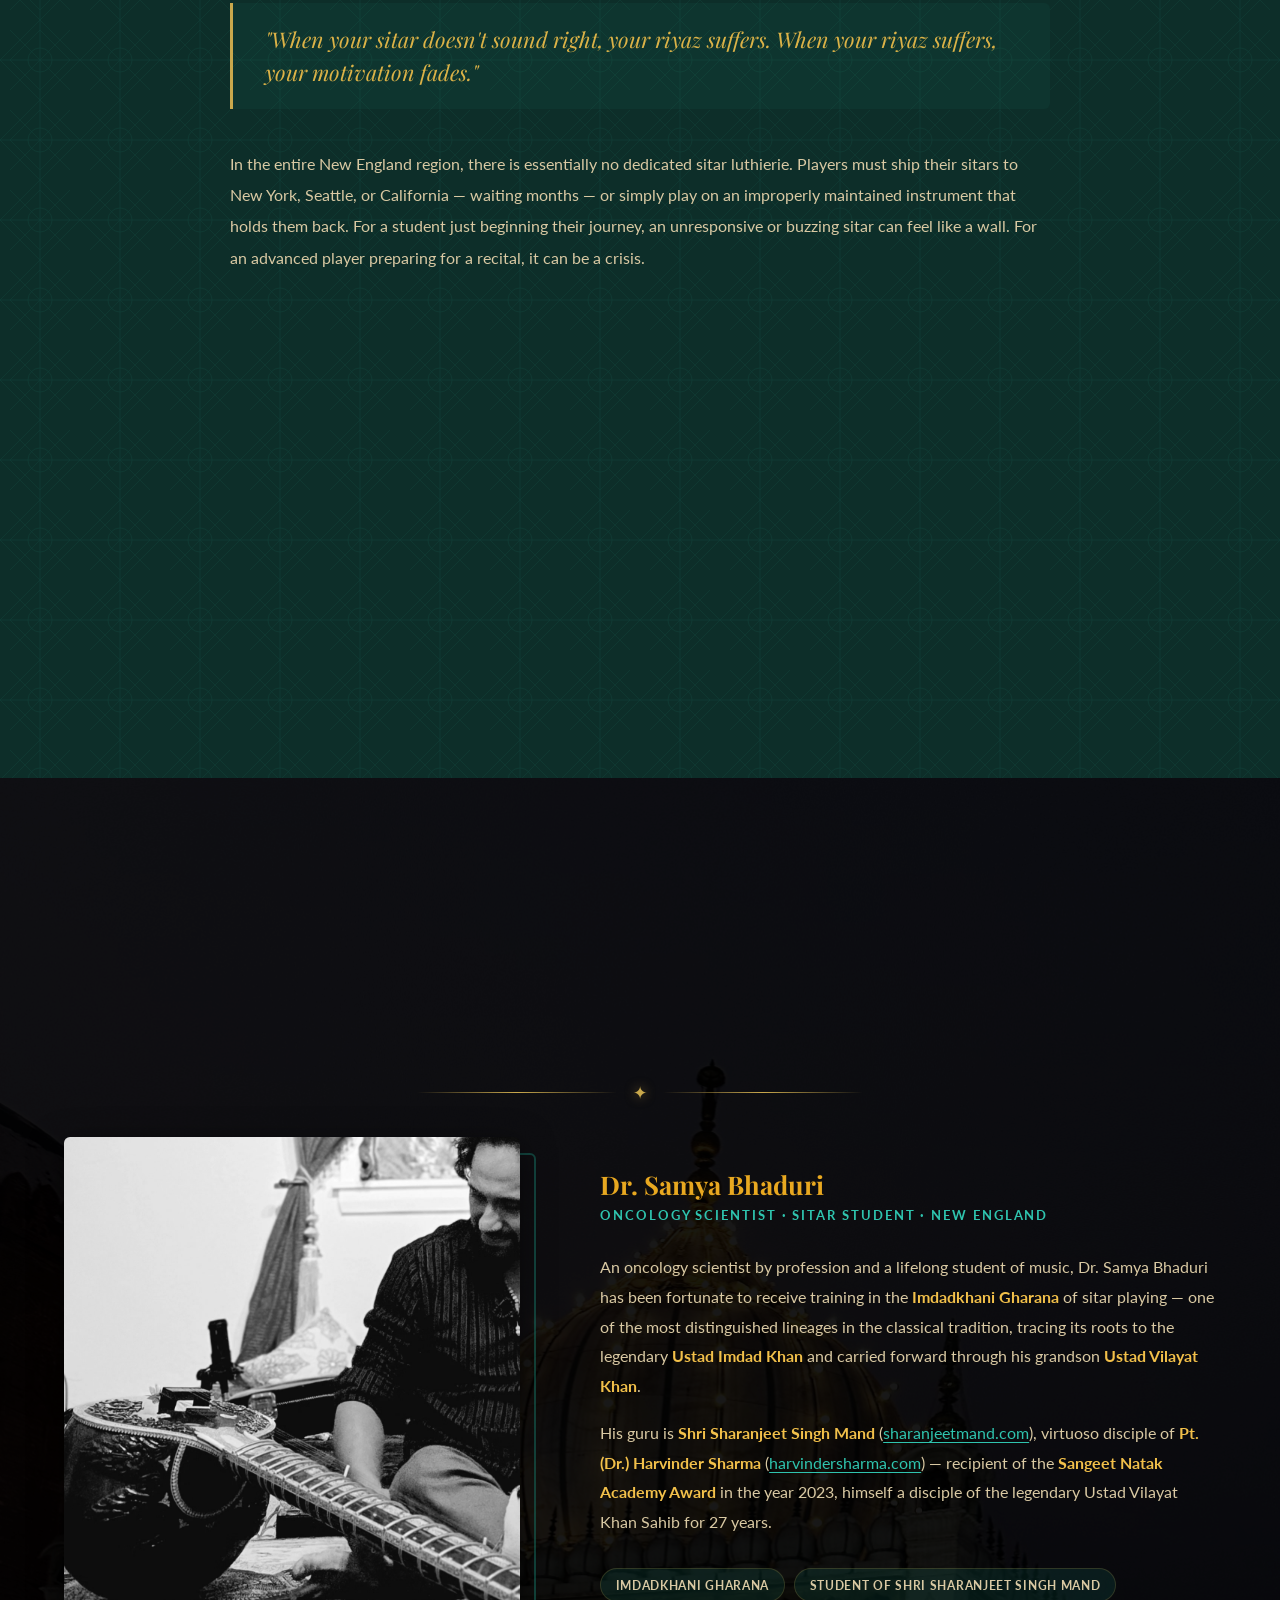
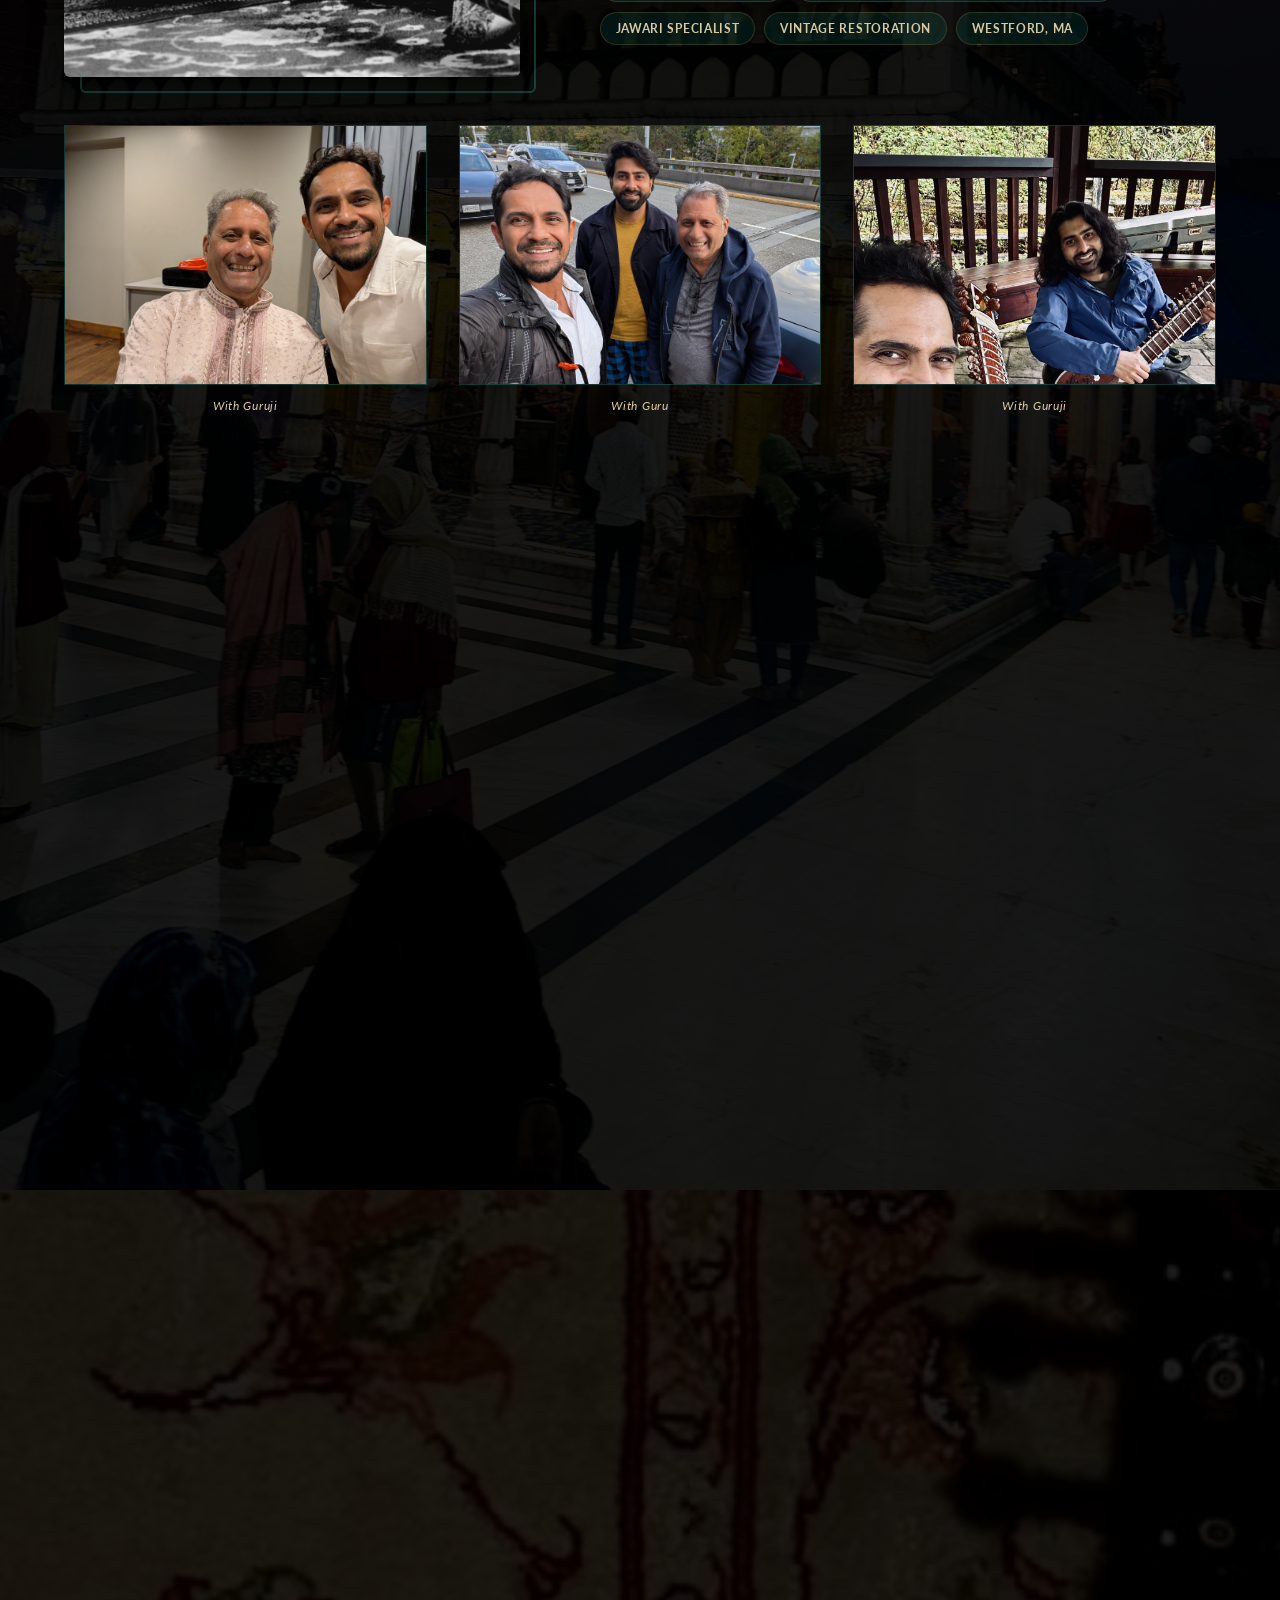
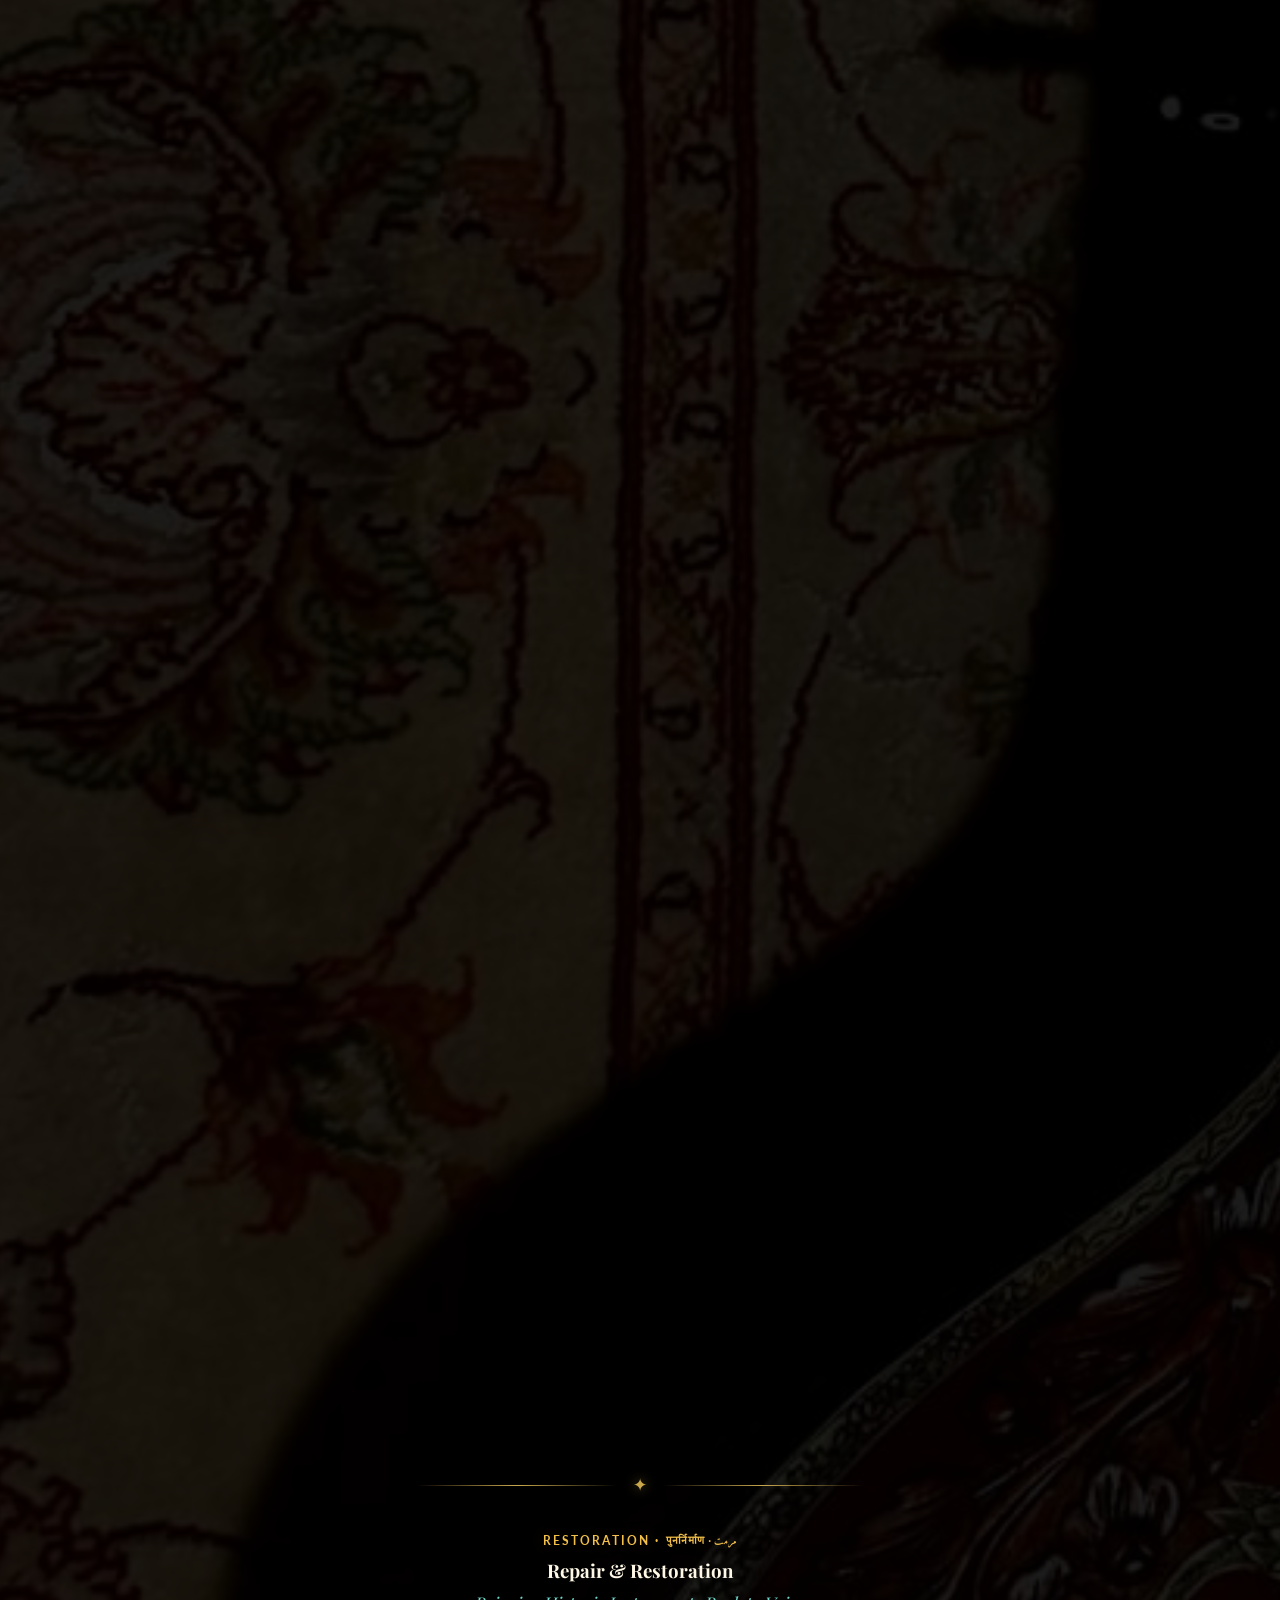
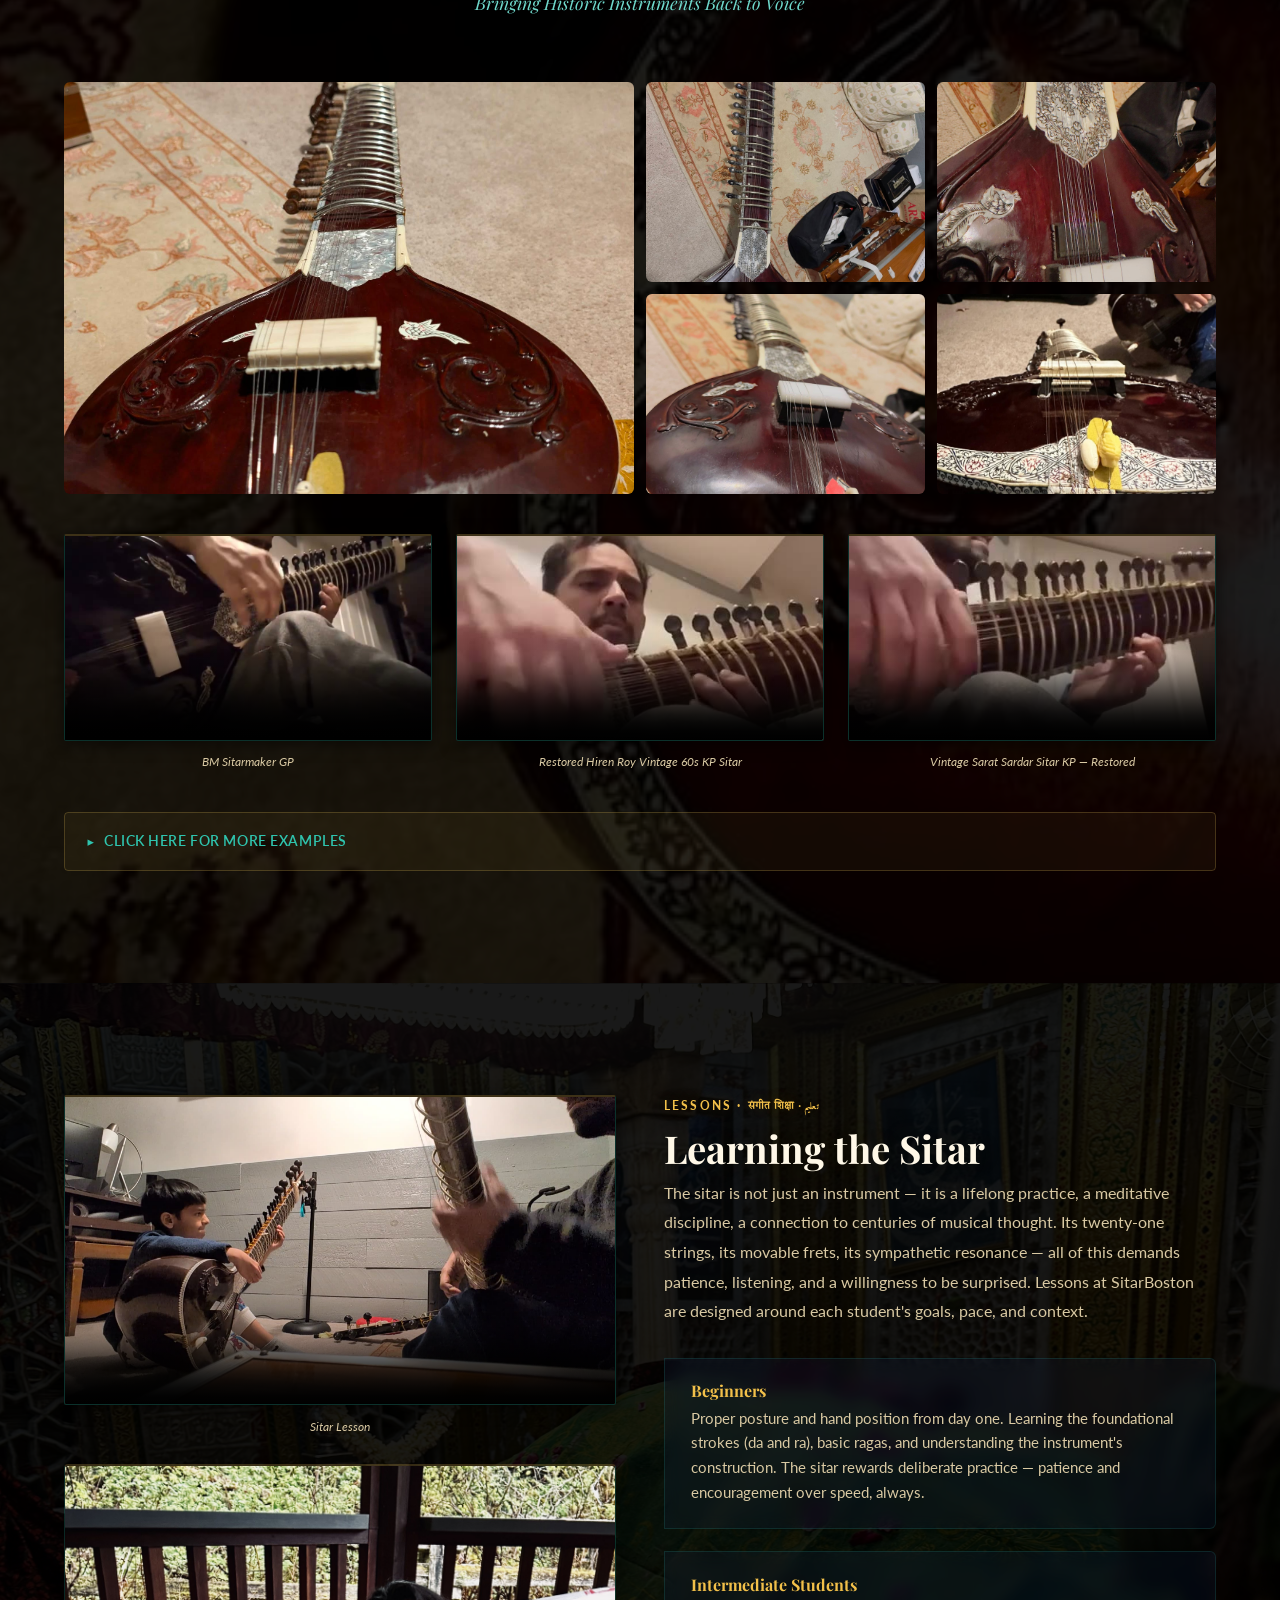
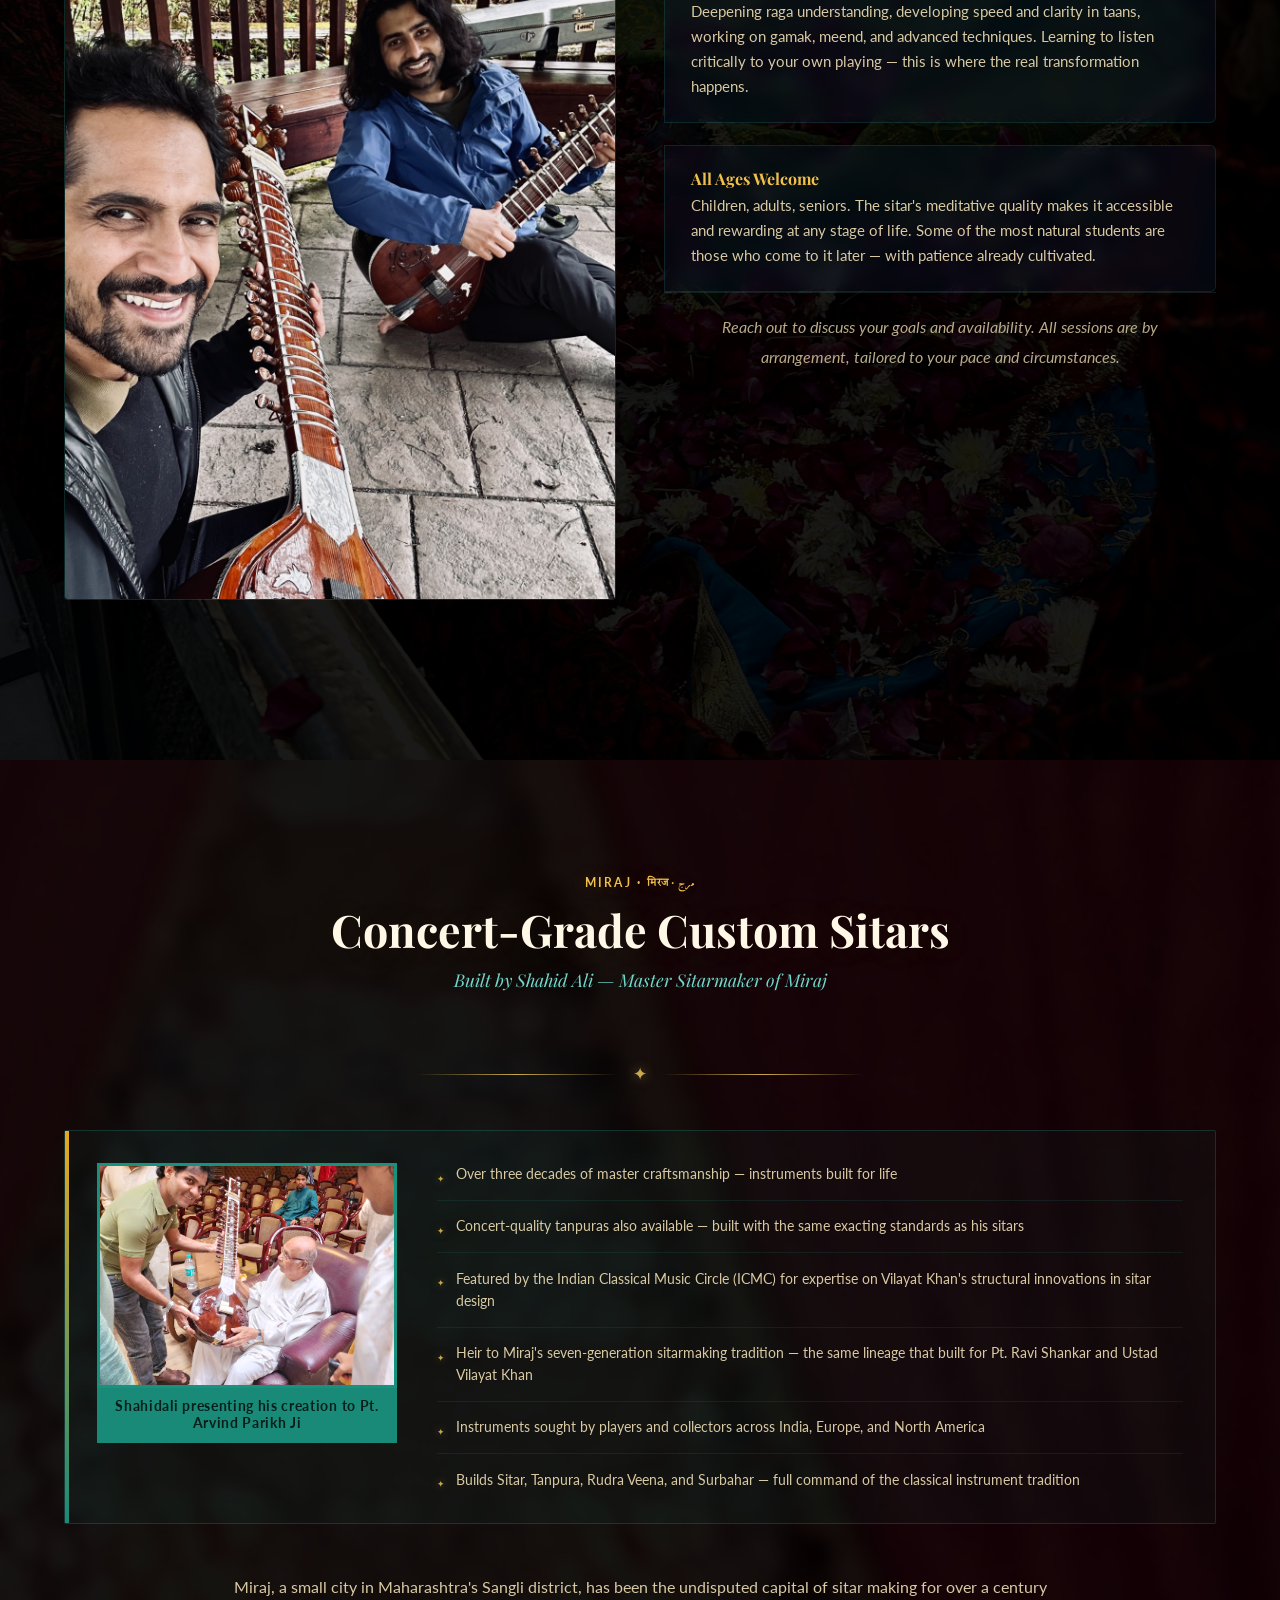
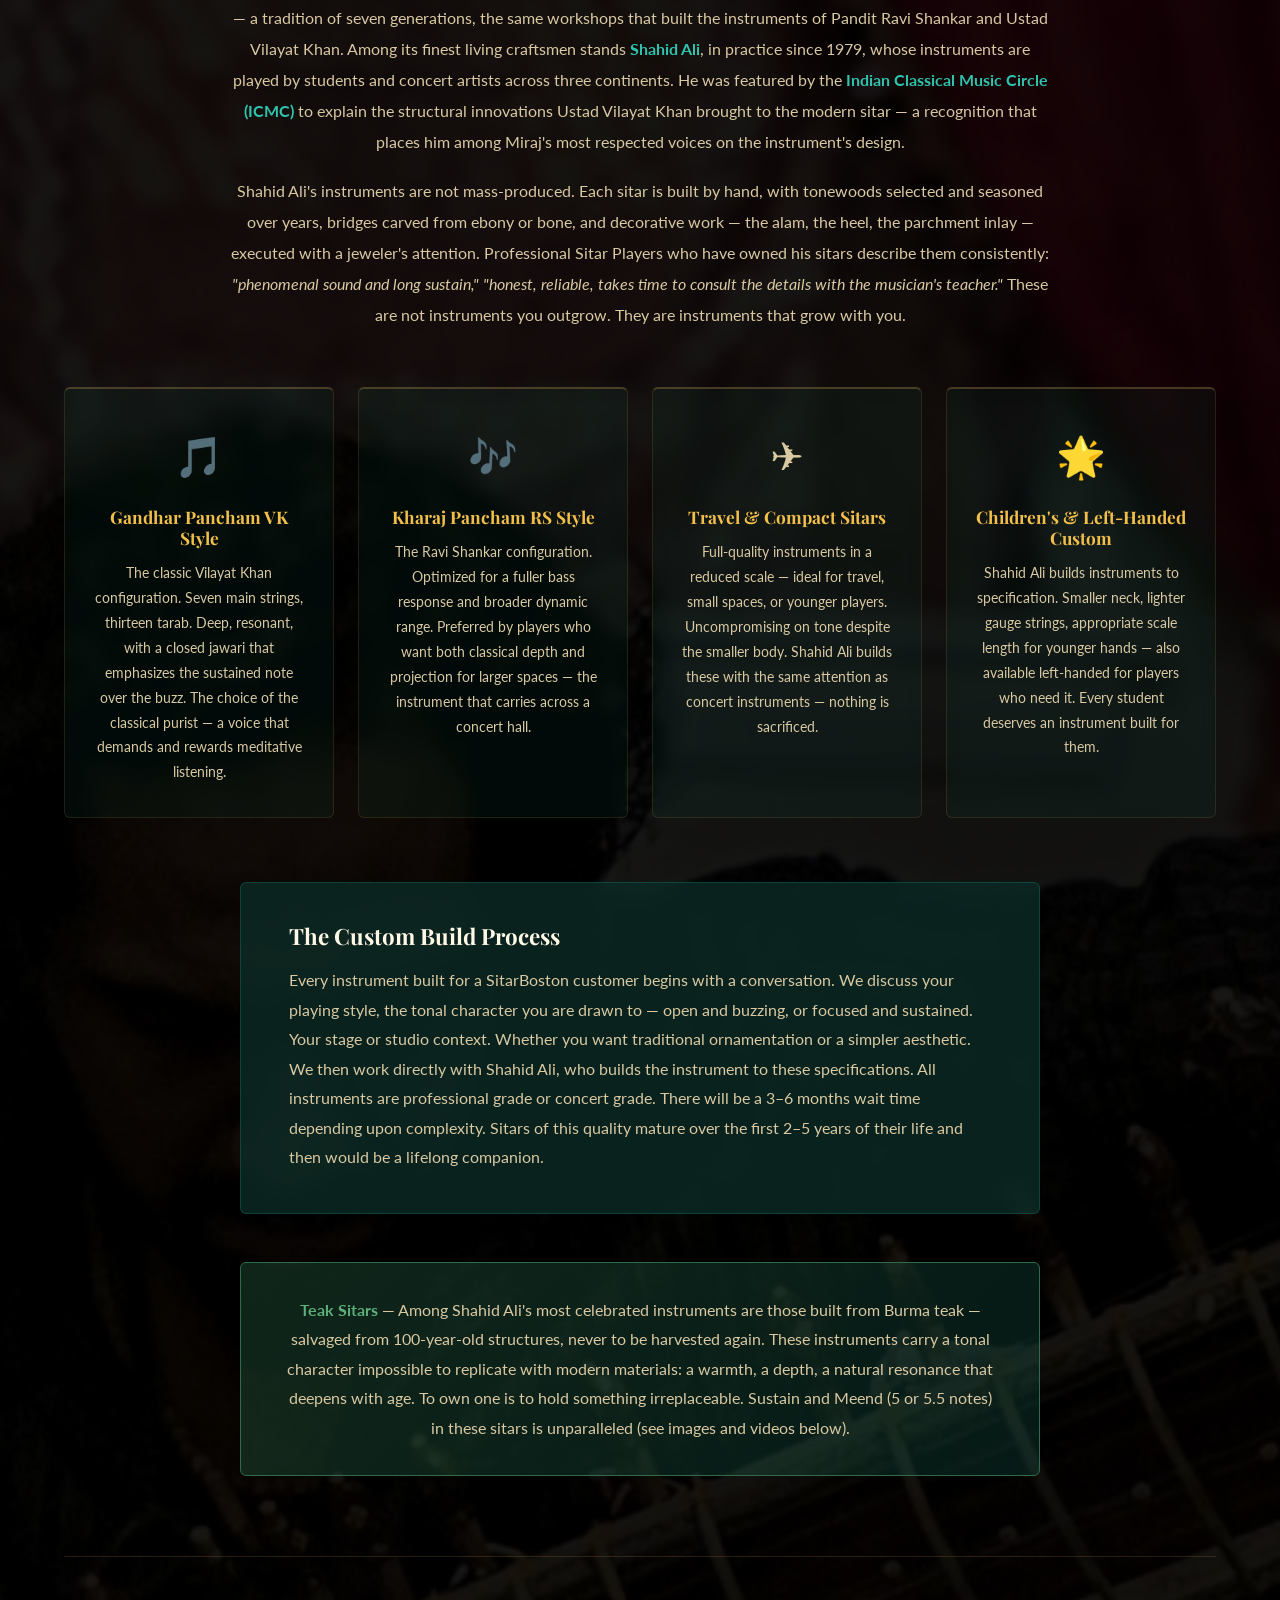
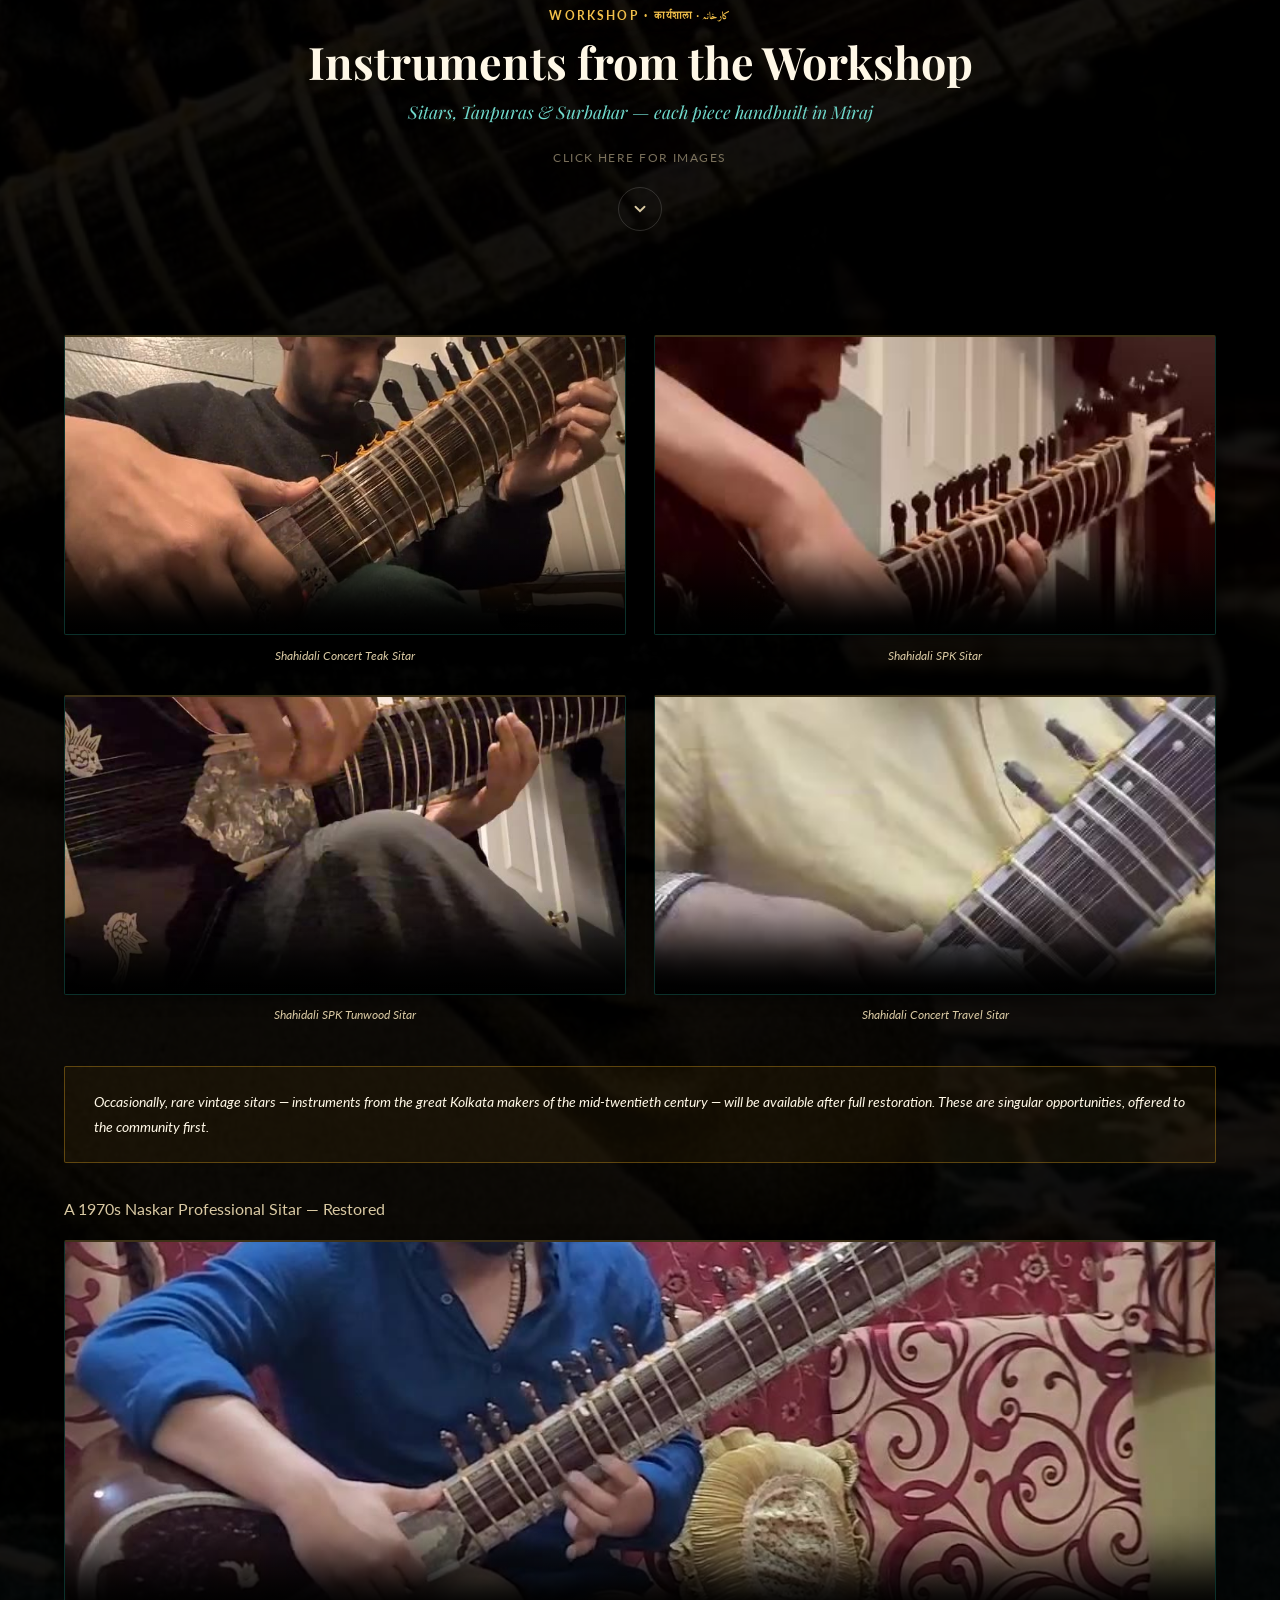
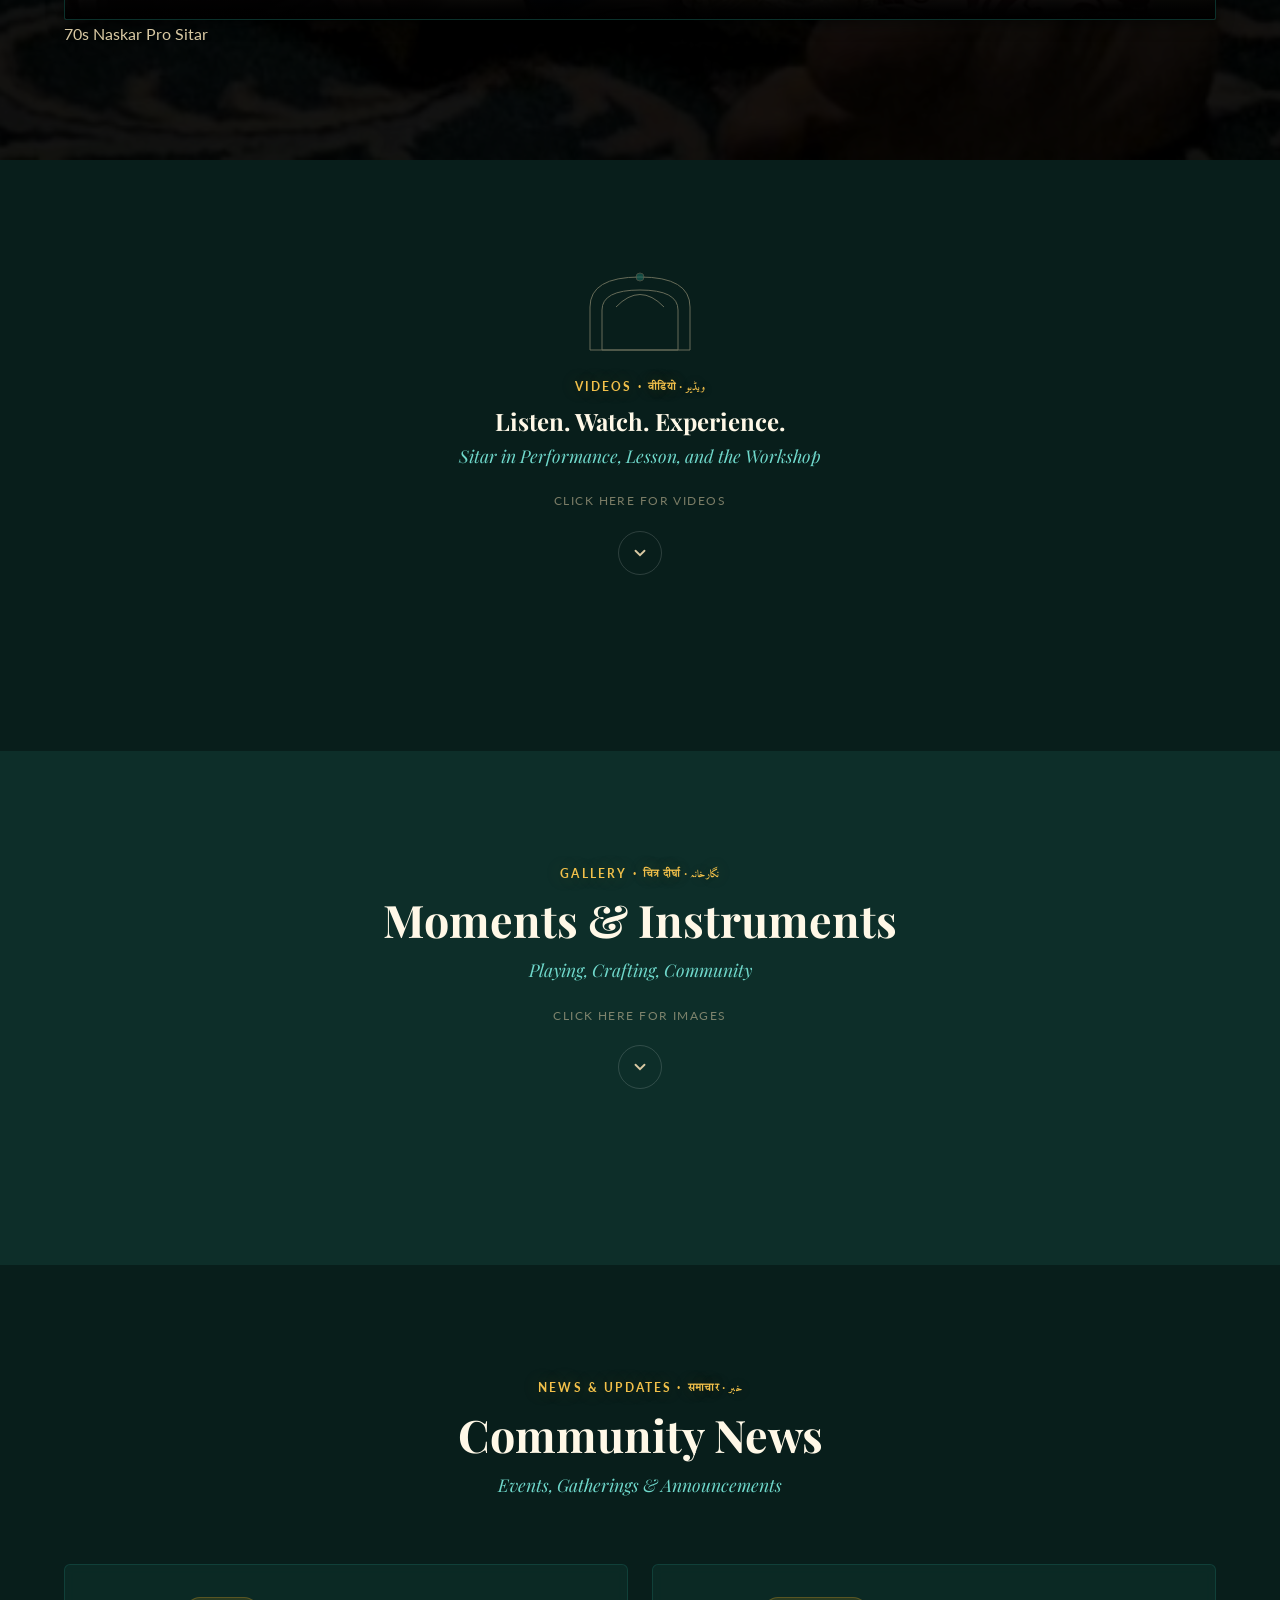
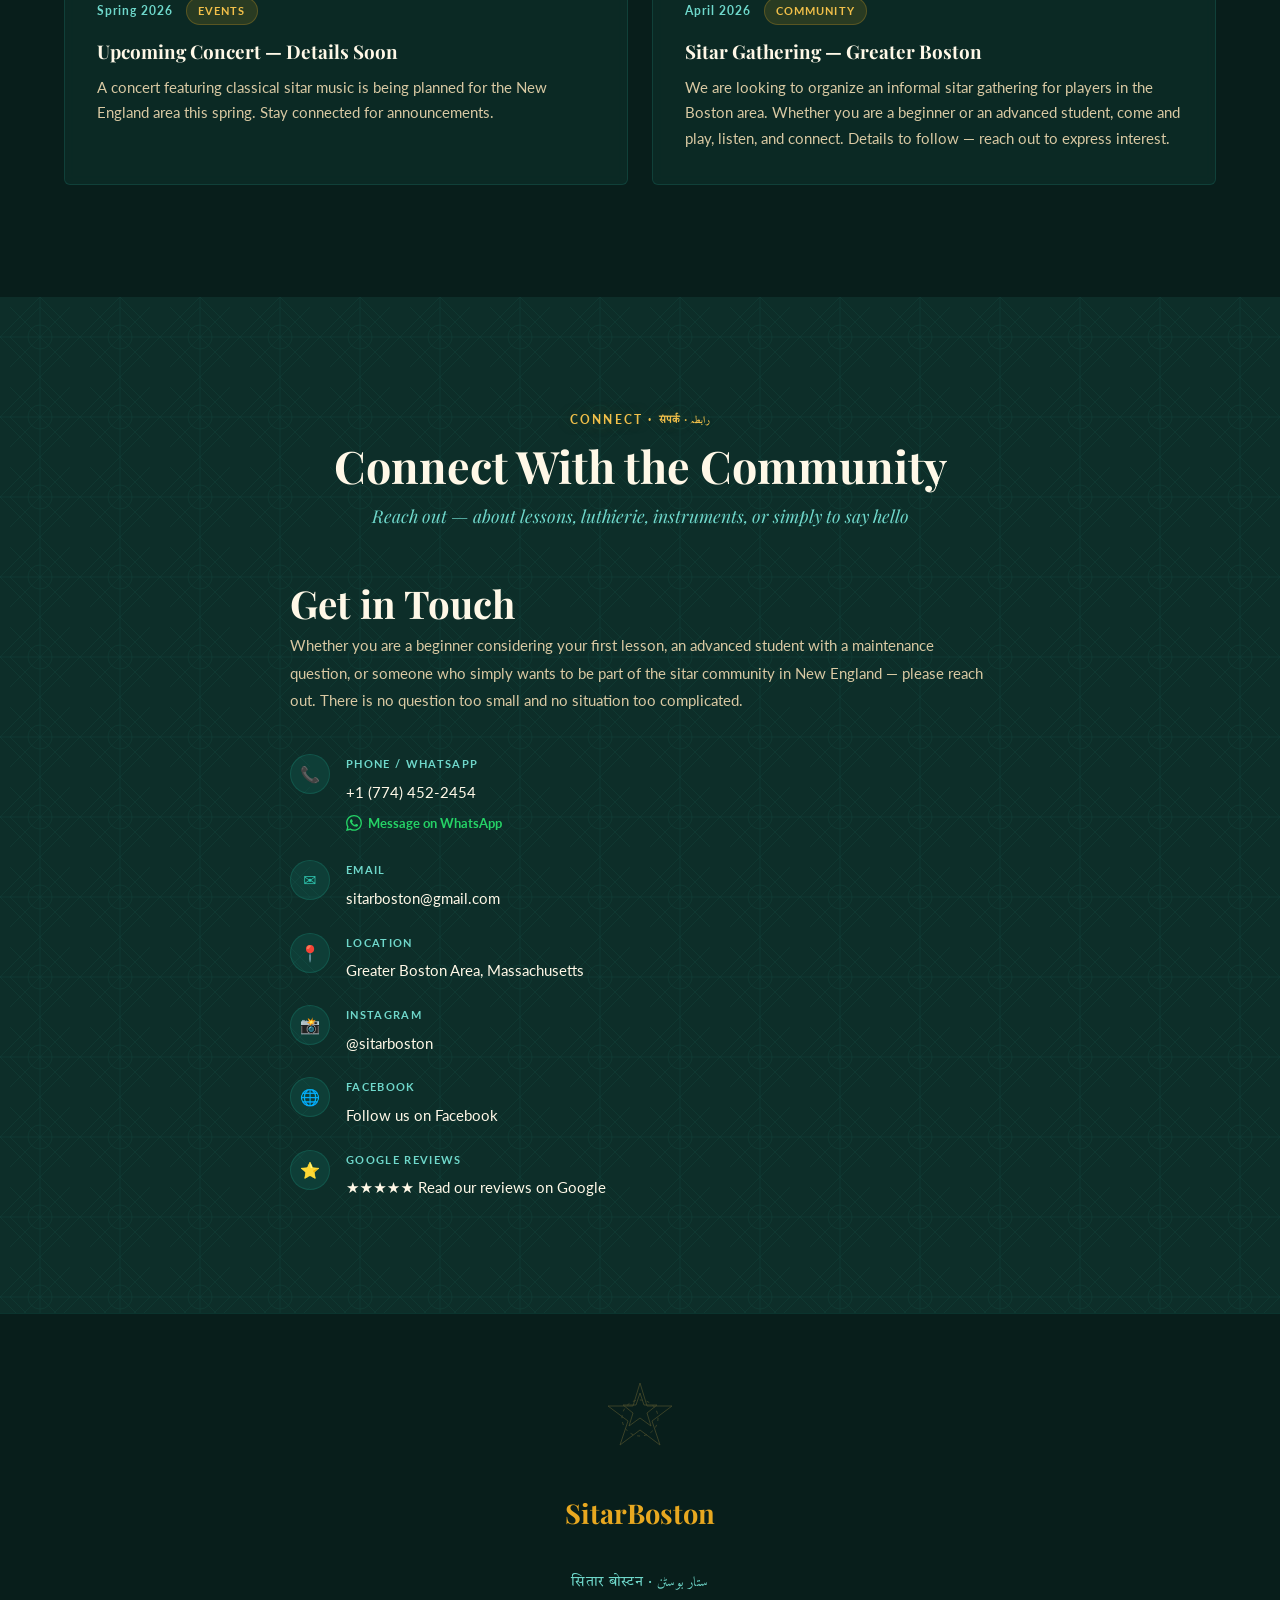
==== commit 700d2a23: "Add VideoObject schema and open Videos section for Google indexing - Add 6 VideoObject entries in JS" ====
--- a/index.html
+++ b/index.html
@@ -232,6 +232,72 @@
             }
           }
         ]
+      },
+
+      {
+        "@type": "VideoObject",
+        "@id": "https://sitarboston.com/#video-teak",
+        "name": "Shahid Ali Concert Teak Sitar — Live Performance",
+        "description": "Shahid Ali performs on his Burma teak concert sitar, built in Miraj. Demonstrates the unparalleled sustain and meend of a hand-crafted teak instrument.",
+        "thumbnailUrl": "https://sitarboston.com/images/posters/p-teak.jpg",
+        "contentUrl": "https://res.cloudinary.com/dlwbwmger/video/upload/v1777347801/wgocbbu3vwywfjgqoc2p.mp4",
+        "uploadDate": "2026-04-01",
+        "publisher": { "@id": "https://sitarboston.com/#business" }
+      },
+
+      {
+        "@type": "VideoObject",
+        "@id": "https://sitarboston.com/#video-lesson",
+        "name": "Sitar Lesson — SitarBoston",
+        "description": "A private sitar lesson at SitarBoston in the Imdadkhani Gayaki Ang tradition. Demonstrates teaching approach for beginners and intermediate students in the Greater Boston area.",
+        "thumbnailUrl": "https://sitarboston.com/images/posters/p-lesson.jpg",
+        "contentUrl": "https://res.cloudinary.com/dlwbwmger/video/upload/v1777347775/nu2drugfq6lh7nyg6yfk.mp4",
+        "uploadDate": "2026-04-01",
+        "publisher": { "@id": "https://sitarboston.com/#business" }
+      },
+
+      {
+        "@type": "VideoObject",
+        "@id": "https://sitarboston.com/#video-hiren",
+        "name": "Restored Hiren Roy Vintage 1960s KP Sitar — After Repair",
+        "description": "Sound demonstration of a vintage 1960s Hiren Roy Kharaj Pancham sitar fully restored by SitarBoston luthier — new bridges, jawari, strings, and fret work.",
+        "thumbnailUrl": "https://sitarboston.com/images/posters/p-hiren1.jpg",
+        "contentUrl": "https://res.cloudinary.com/dlwbwmger/video/upload/v1777347789/ev5tfpftehzhkyvbstvj.mp4",
+        "uploadDate": "2026-04-01",
+        "publisher": { "@id": "https://sitarboston.com/#business" }
+      },
+
+      {
+        "@type": "VideoObject",
+        "@id": "https://sitarboston.com/#video-sarat",
+        "name": "Vintage Sarat Sardar Sitar KP — Fully Restored",
+        "description": "A vintage Sarat Sardar Kharaj Pancham sitar restored to concert condition by SitarBoston. Demonstrates the singing tone after jawari, bridge work, and full string replacement.",
+        "thumbnailUrl": "https://sitarboston.com/images/posters/p-sarat.jpg",
+        "contentUrl": "https://res.cloudinary.com/dlwbwmger/video/upload/v1777347792/lxj3zsmv0k0nznikxqb9.mp4",
+        "uploadDate": "2026-04-01",
+        "publisher": { "@id": "https://sitarboston.com/#business" }
+      },
+
+      {
+        "@type": "VideoObject",
+        "@id": "https://sitarboston.com/#video-naskar",
+        "name": "1970s Naskar Professional Sitar — Restored to Concert Condition",
+        "description": "A 1970s Naskar professional sitar restored by SitarBoston. Vintage instrument brought back to full voice with new bridges, jawari, and complete string set.",
+        "thumbnailUrl": "https://sitarboston.com/images/posters/p-naskar.jpg",
+        "contentUrl": "https://res.cloudinary.com/dlwbwmger/video/upload/v1777347797/p3ekktgs840khzoplgvt.mp4",
+        "uploadDate": "2026-04-01",
+        "publisher": { "@id": "https://sitarboston.com/#business" }
+      },
+
+      {
+        "@type": "VideoObject",
+        "@id": "https://sitarboston.com/#video-spk",
+        "name": "Shahid Ali SPK Style Sitar — Sound Demonstration",
+        "description": "Sound demonstration of a custom SPK style concert sitar built by Shahid Ali of Miraj, available through SitarBoston.",
+        "thumbnailUrl": "https://sitarboston.com/images/posters/p-spk.jpg",
+        "contentUrl": "https://res.cloudinary.com/dlwbwmger/video/upload/v1777347803/op7ebpuqc9dpnvtedwyl.mp4",
+        "uploadDate": "2026-04-01",
+        "publisher": { "@id": "https://sitarboston.com/#business" }
       }
 
     ]
@@ -1120,12 +1186,12 @@
       <h2 id="videos-heading">Listen. Watch. Experience.</h2>
       <span class="section-subtitle">Sitar in Performance, Lesson, and the Workshop</span>
       <p class="collapse-hint">click here for videos</p>
-      <button class="section-collapse-btn" data-collapse="videos-content" aria-expanded="false" aria-label="Expand videos">
+      <button class="section-collapse-btn" data-collapse="videos-content" aria-expanded="true" aria-label="Collapse videos">
         <svg class="collapse-arrow" viewBox="0 0 24 24" fill="none" stroke="currentColor" stroke-width="2.5" stroke-linecap="round"><polyline points="6 9 12 15 18 9"></polyline></svg>
       </button>
     </div>
 
-    <div class="collapsible-content" id="videos-content">
+    <div class="collapsible-content" id="videos-content" style="display:block">
     <div class="video-grid">
 
       <!-- Featured: Concert & Lesson Videos -->
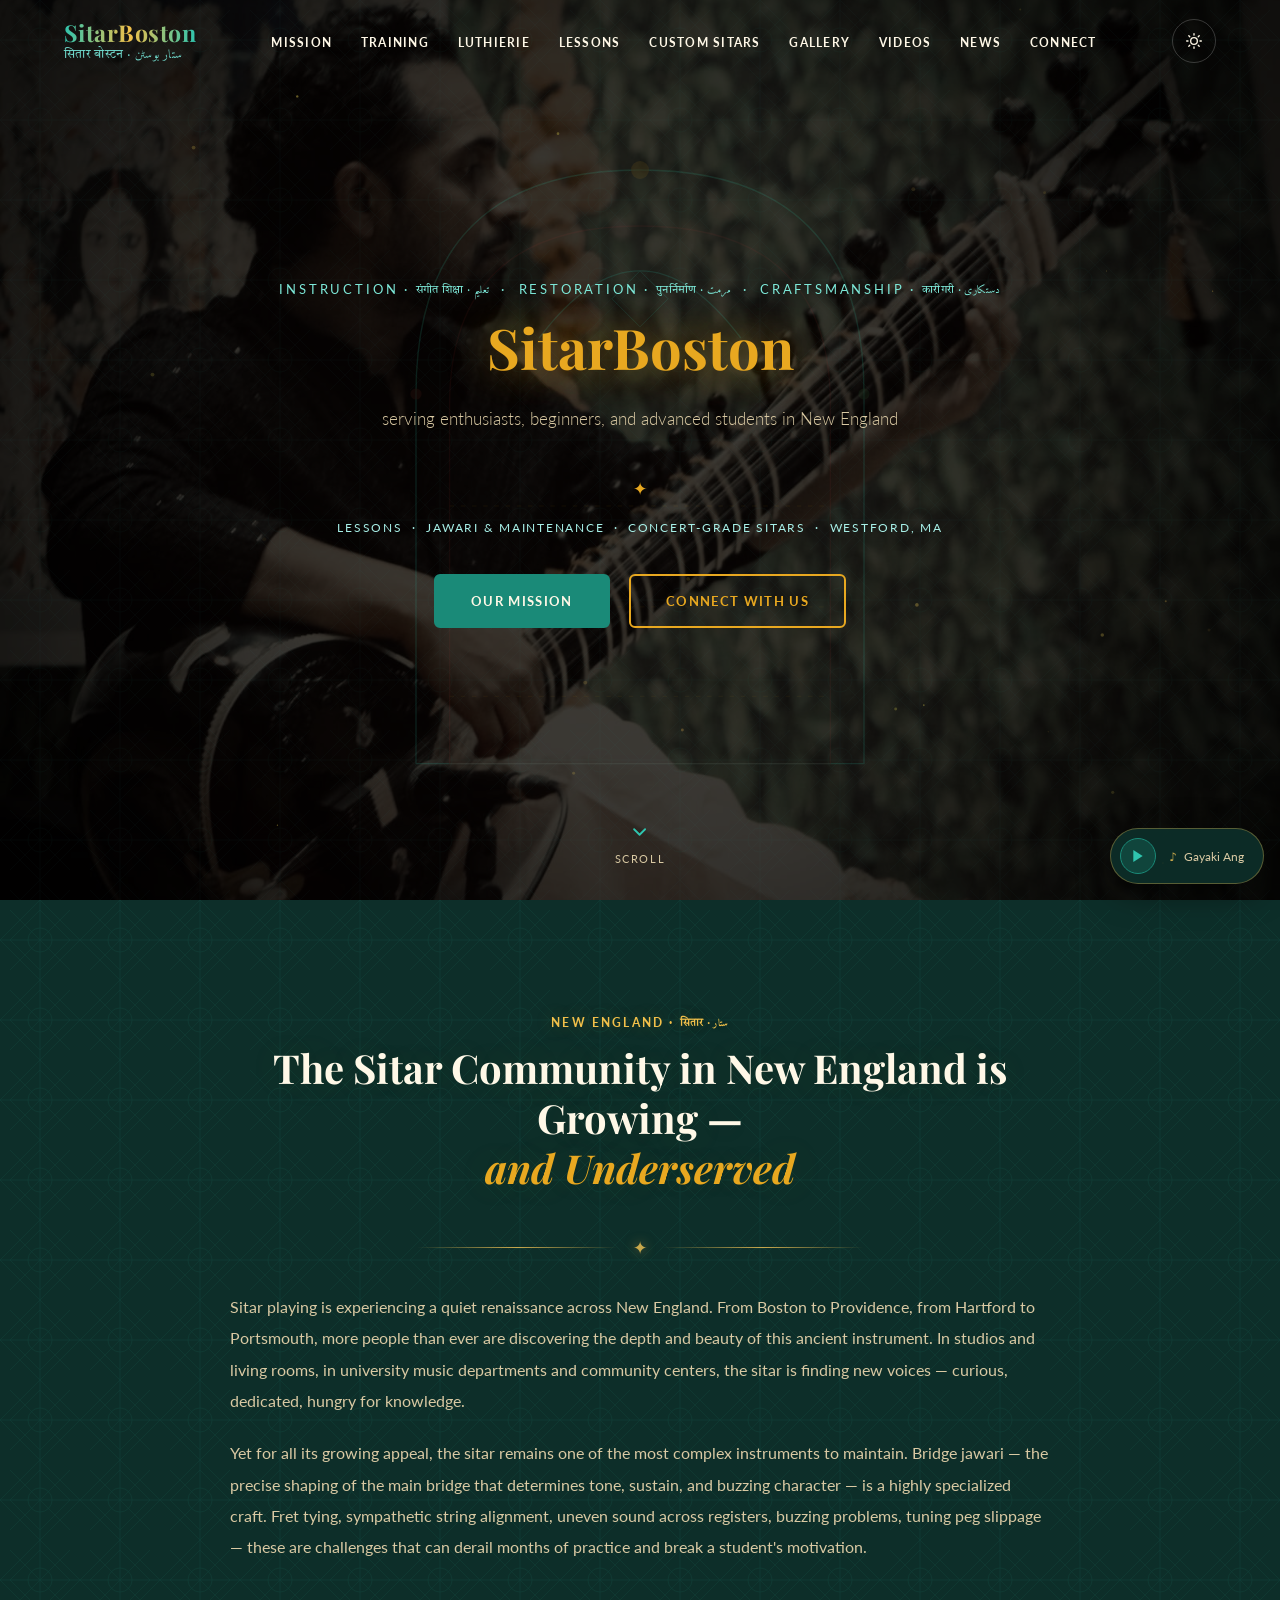
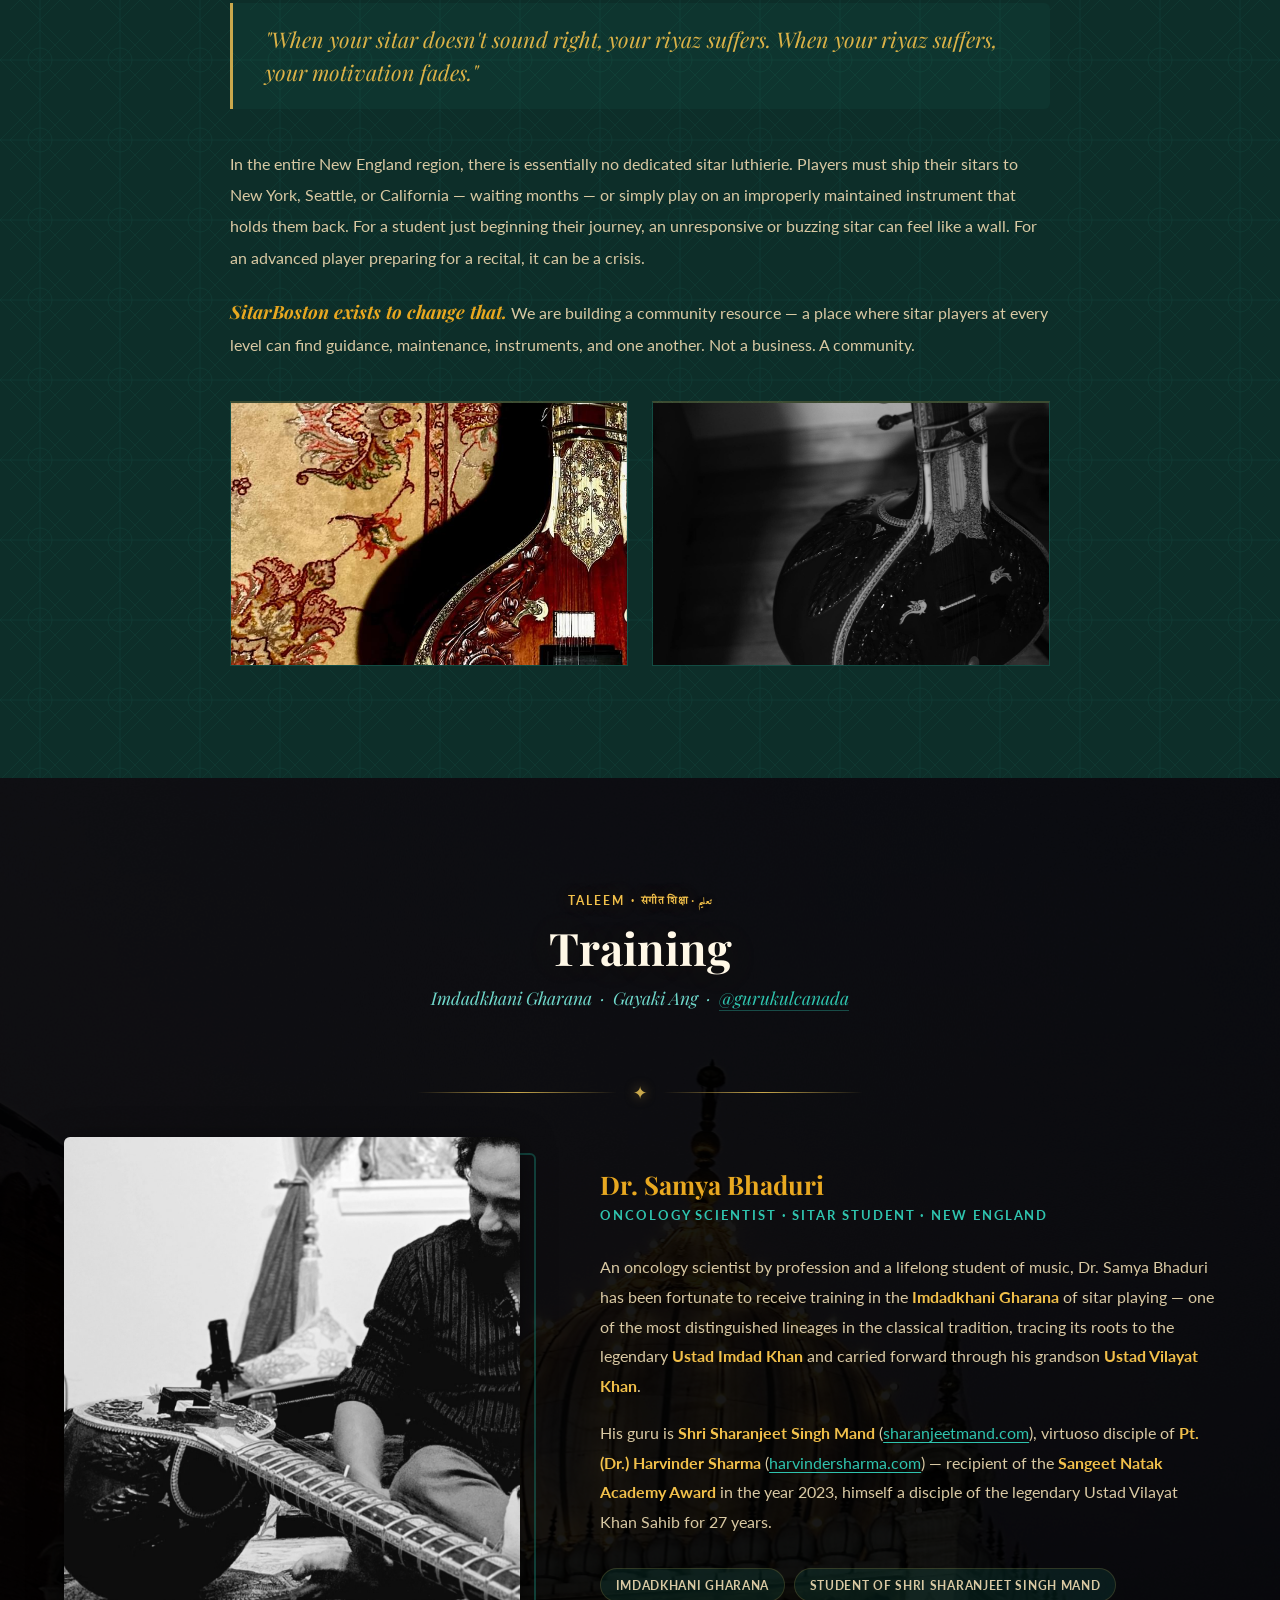
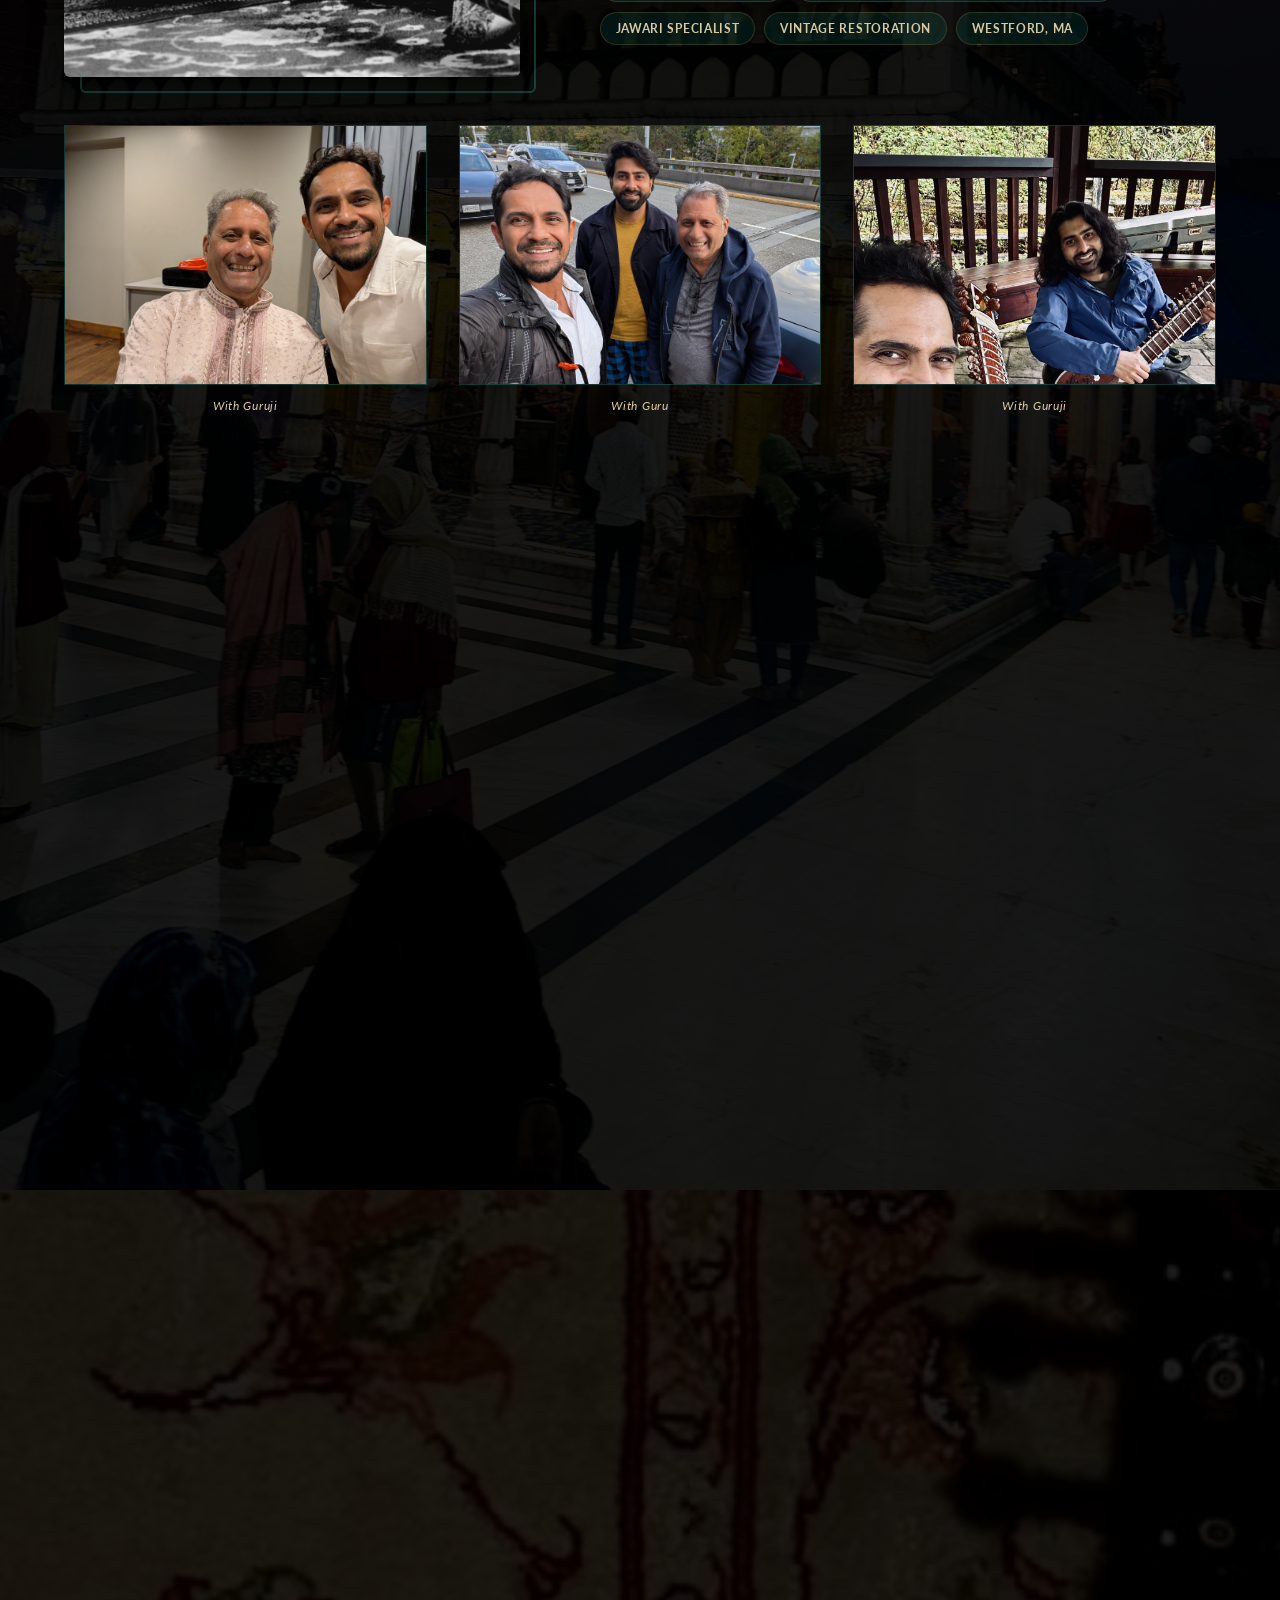
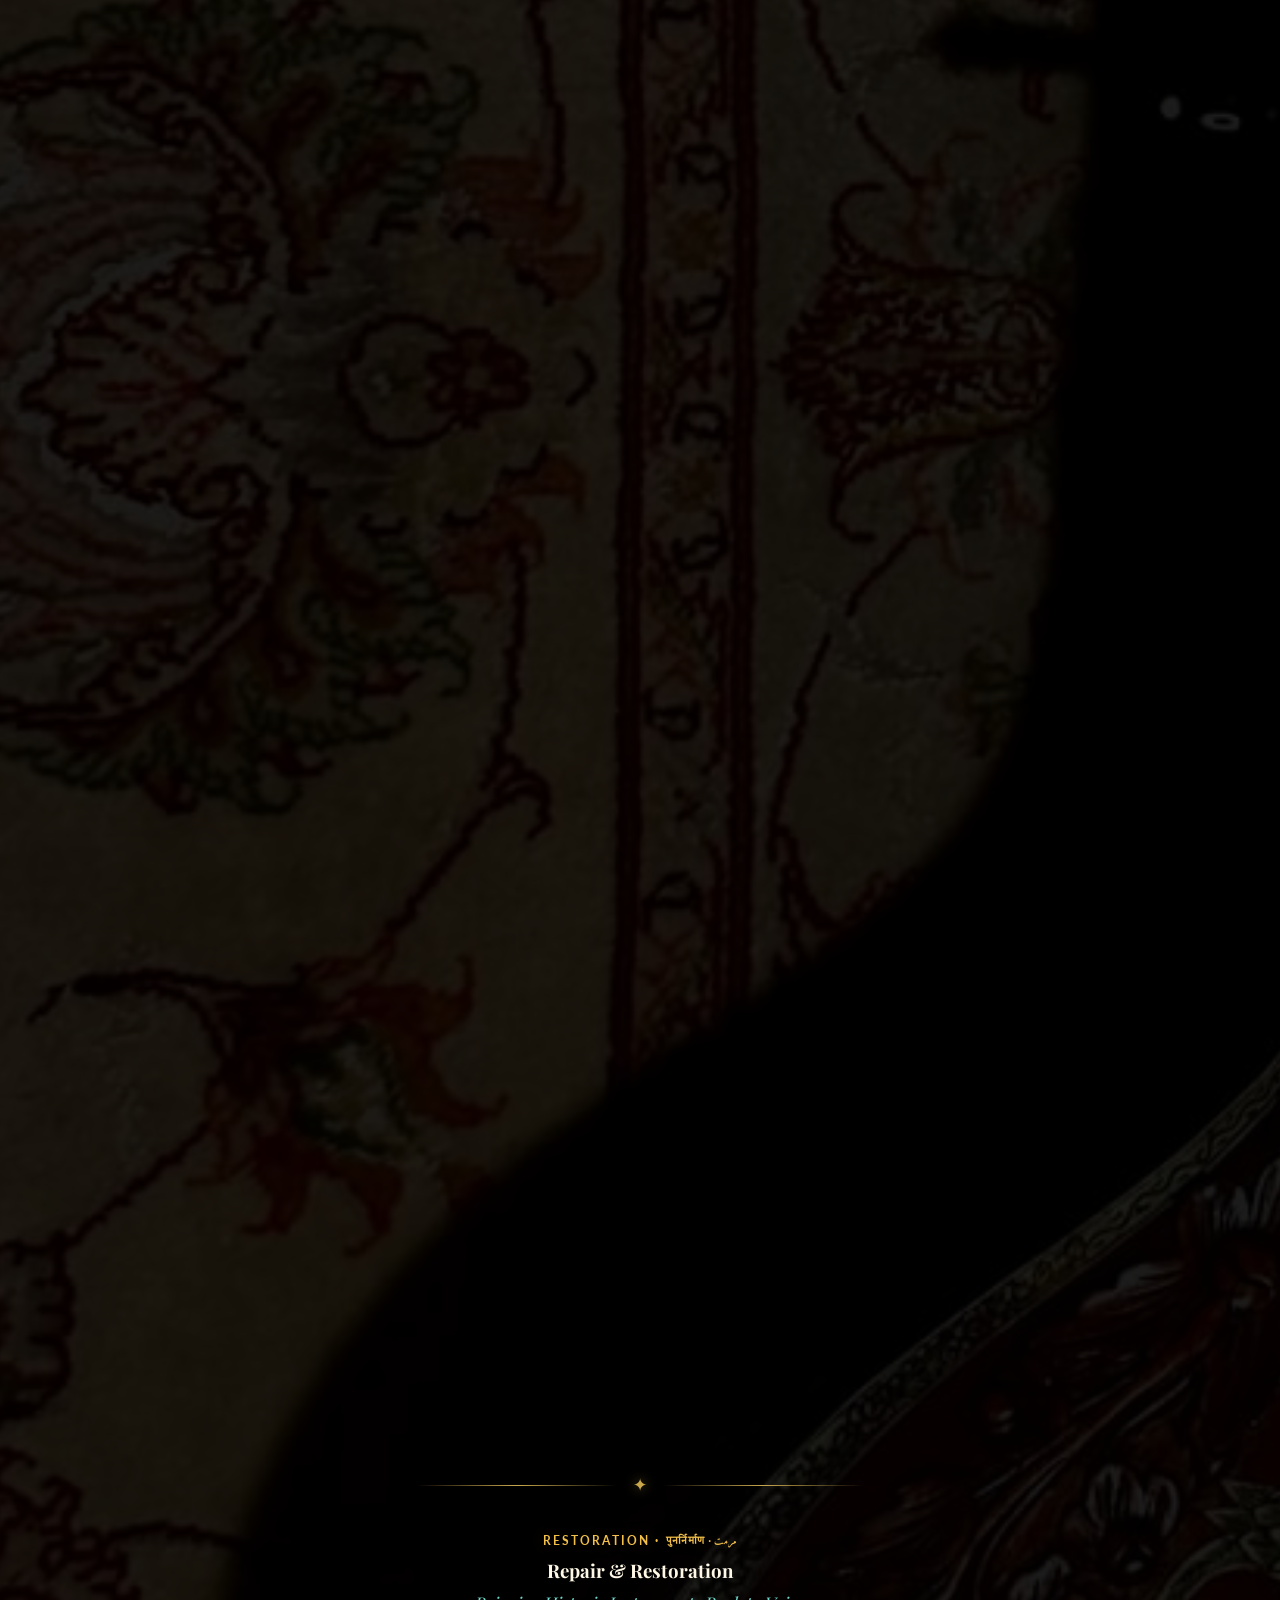
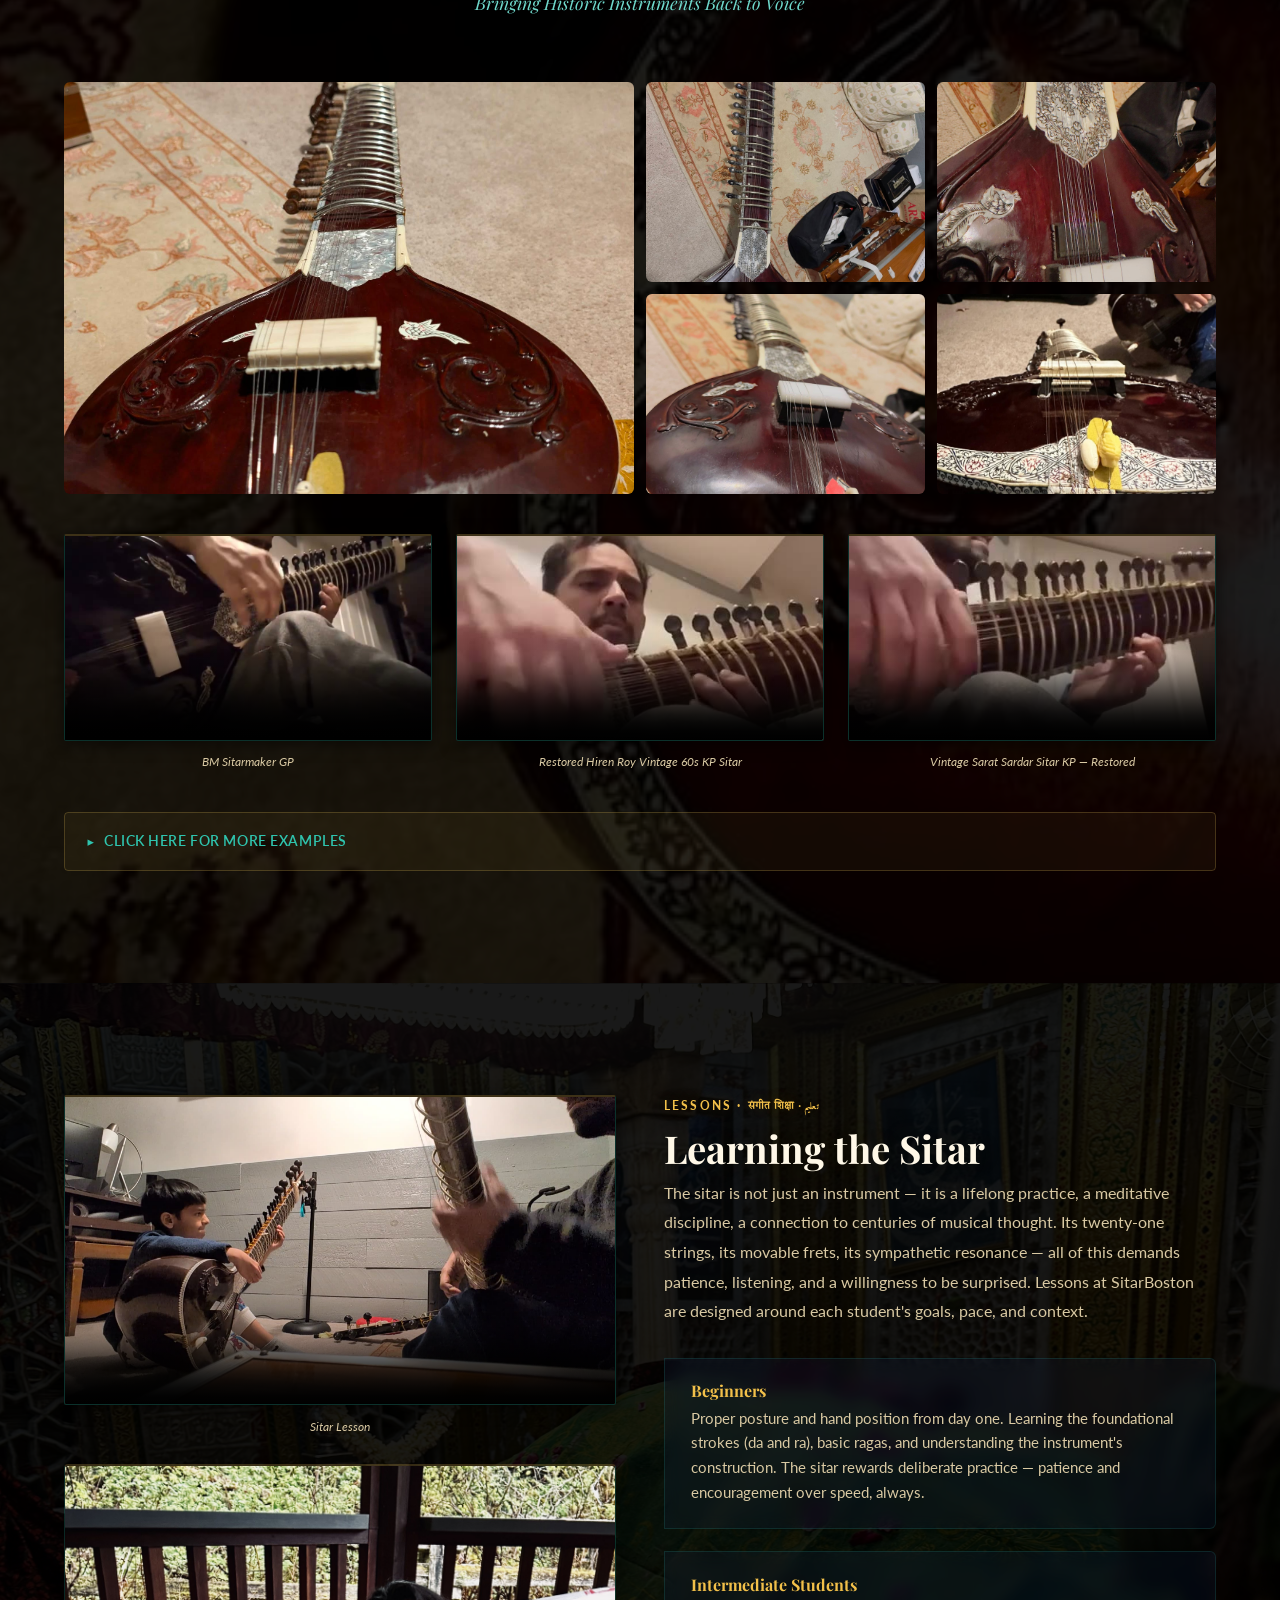
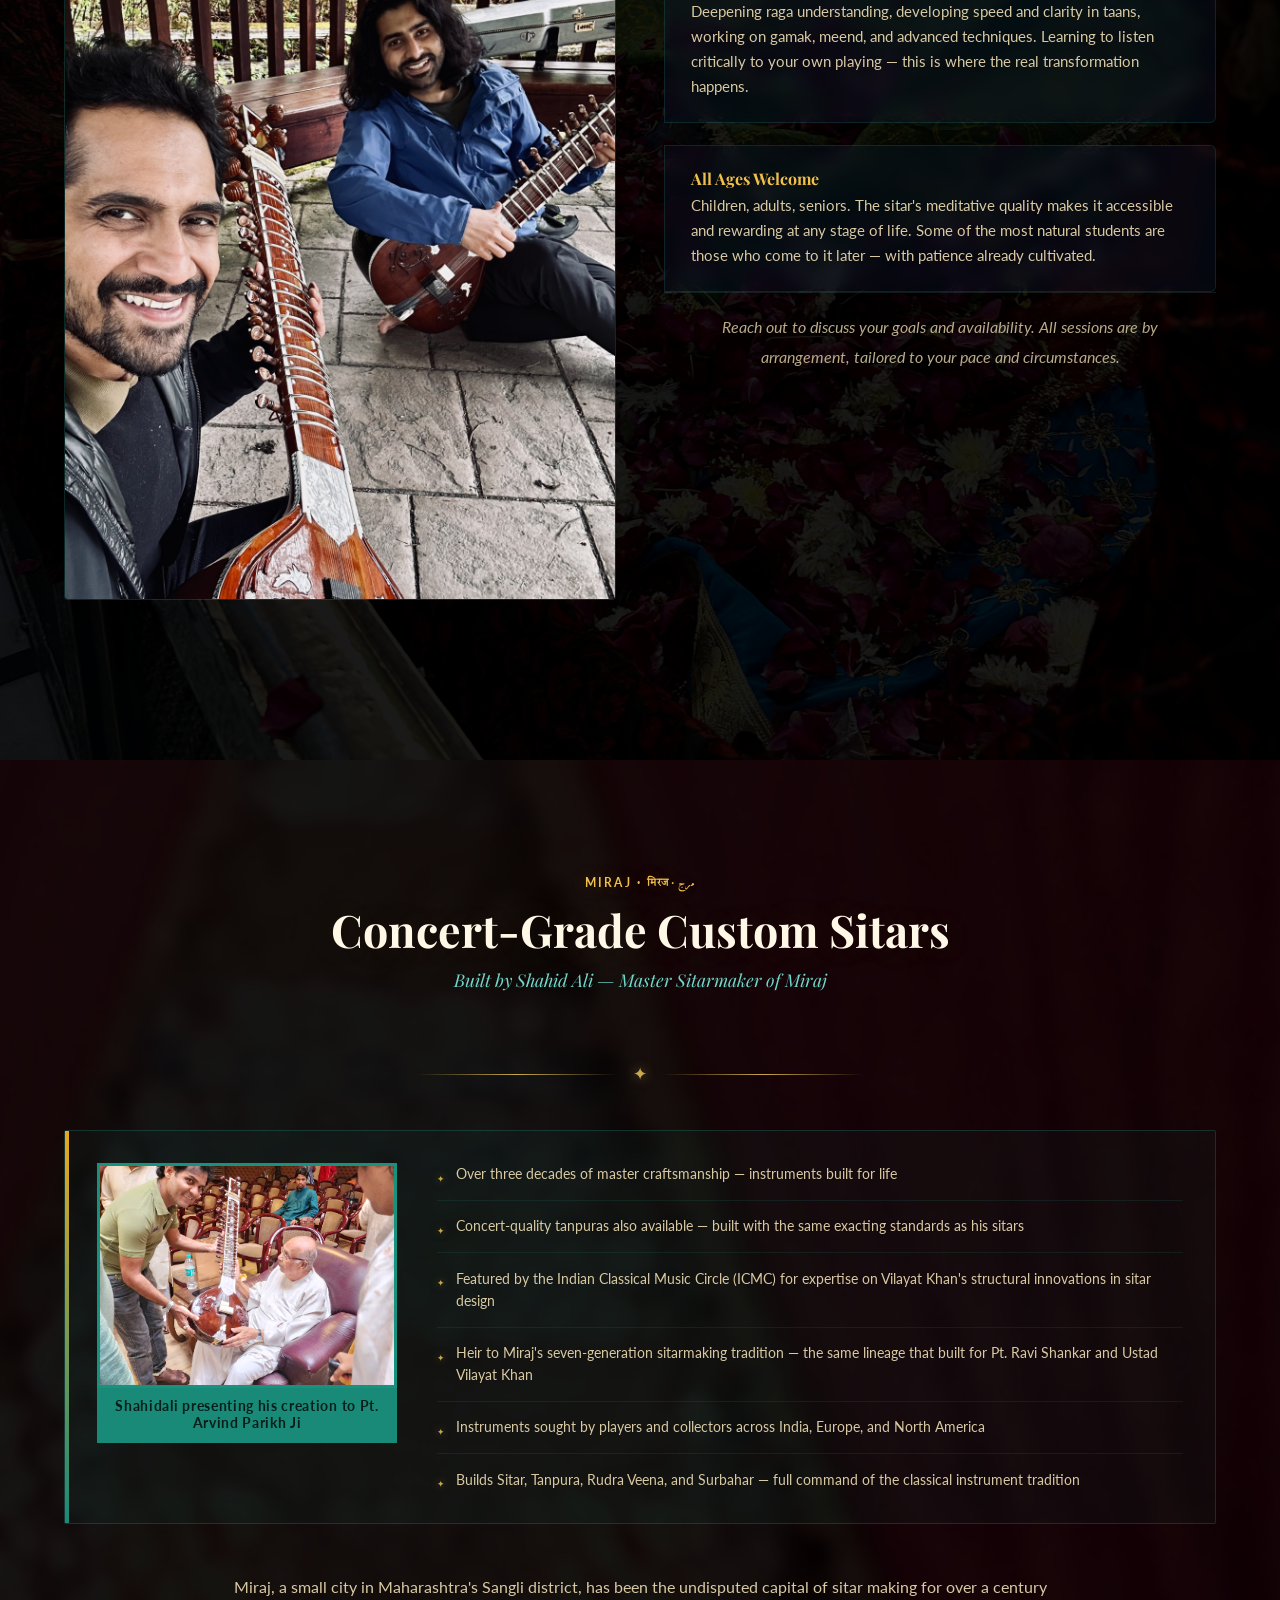
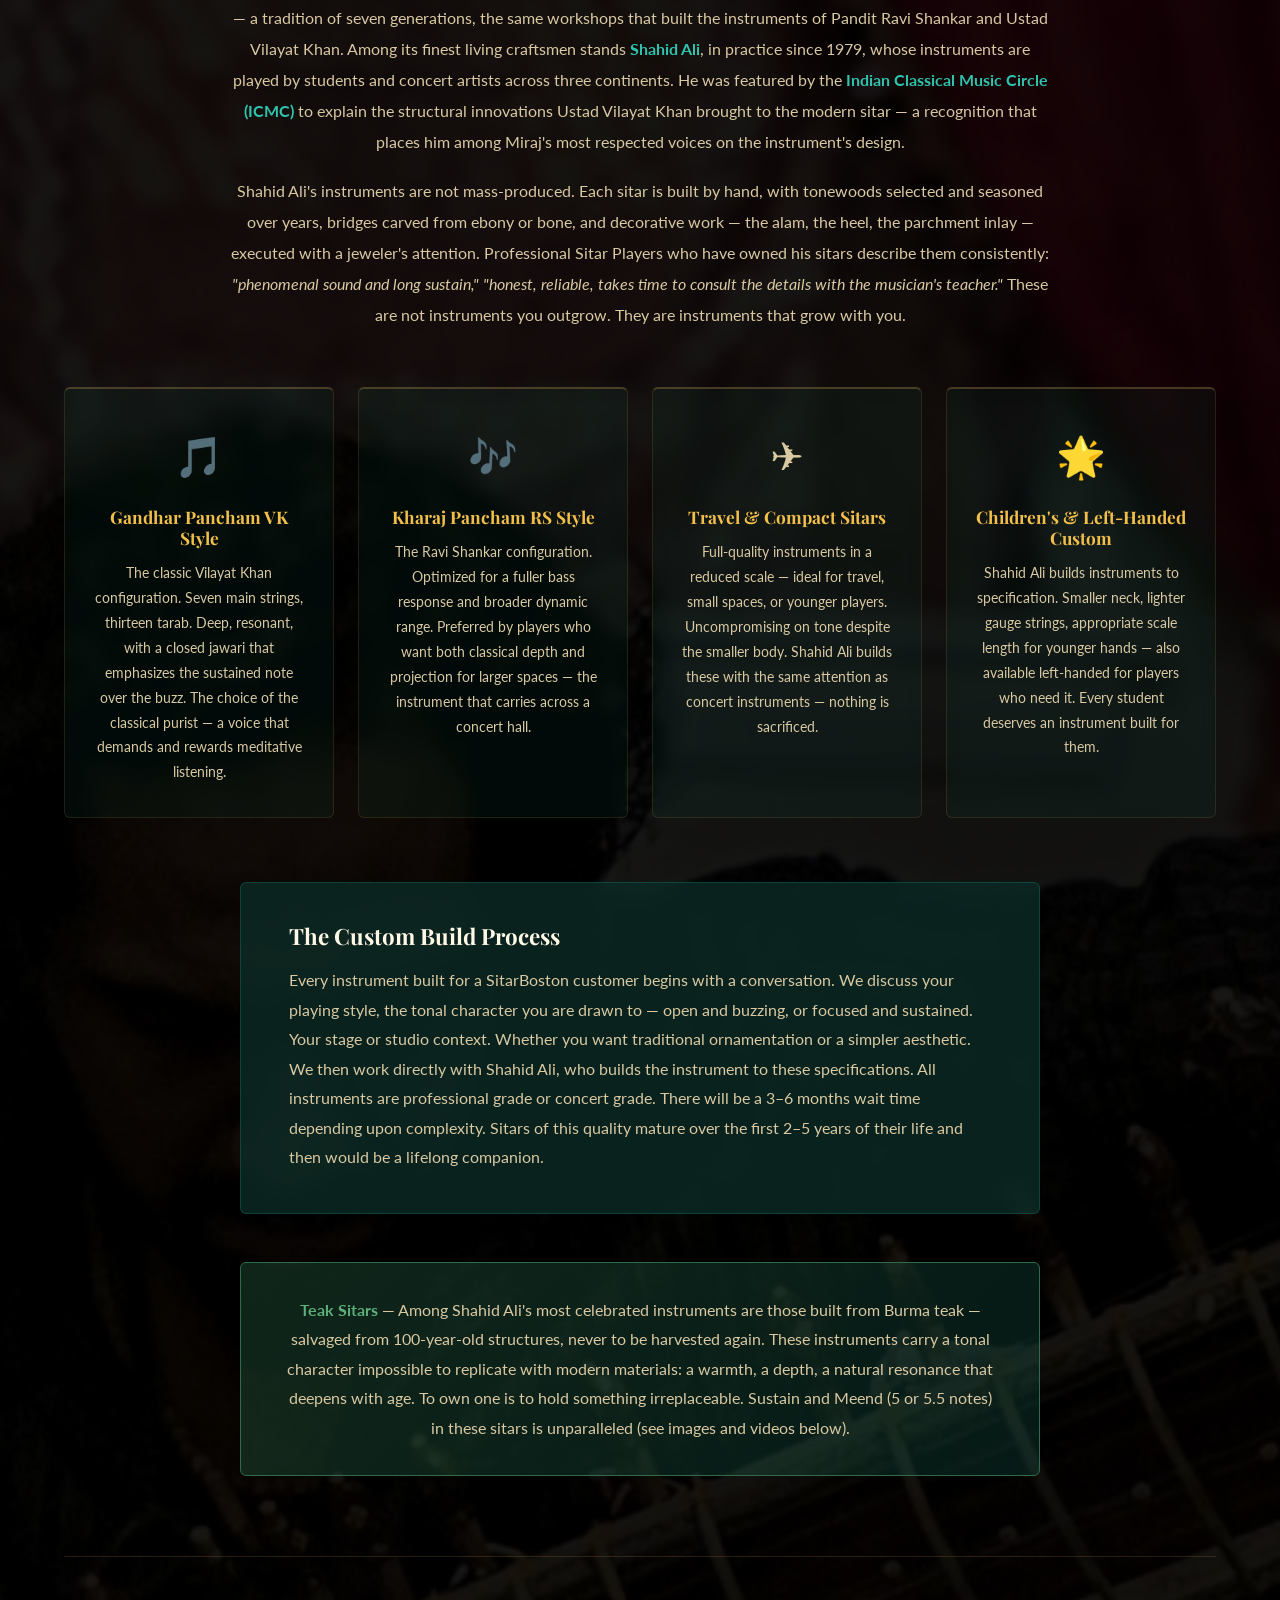
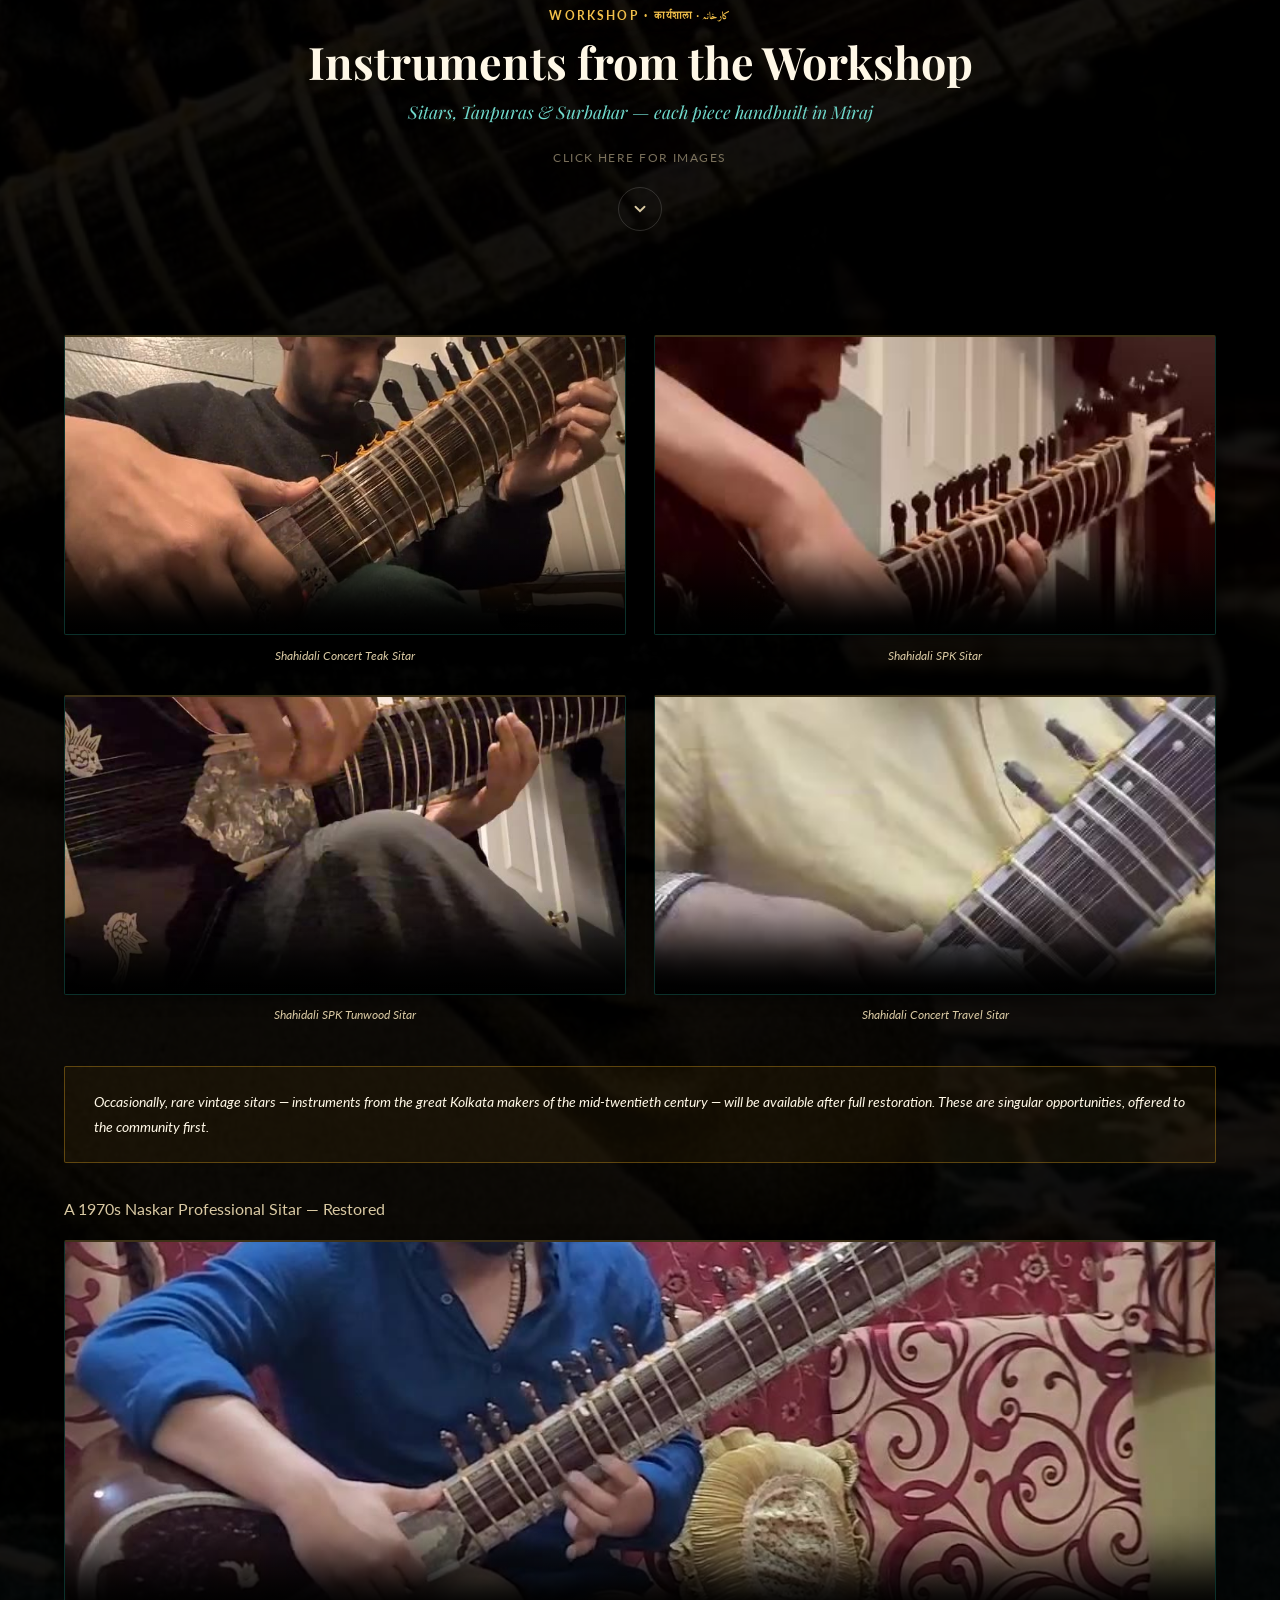
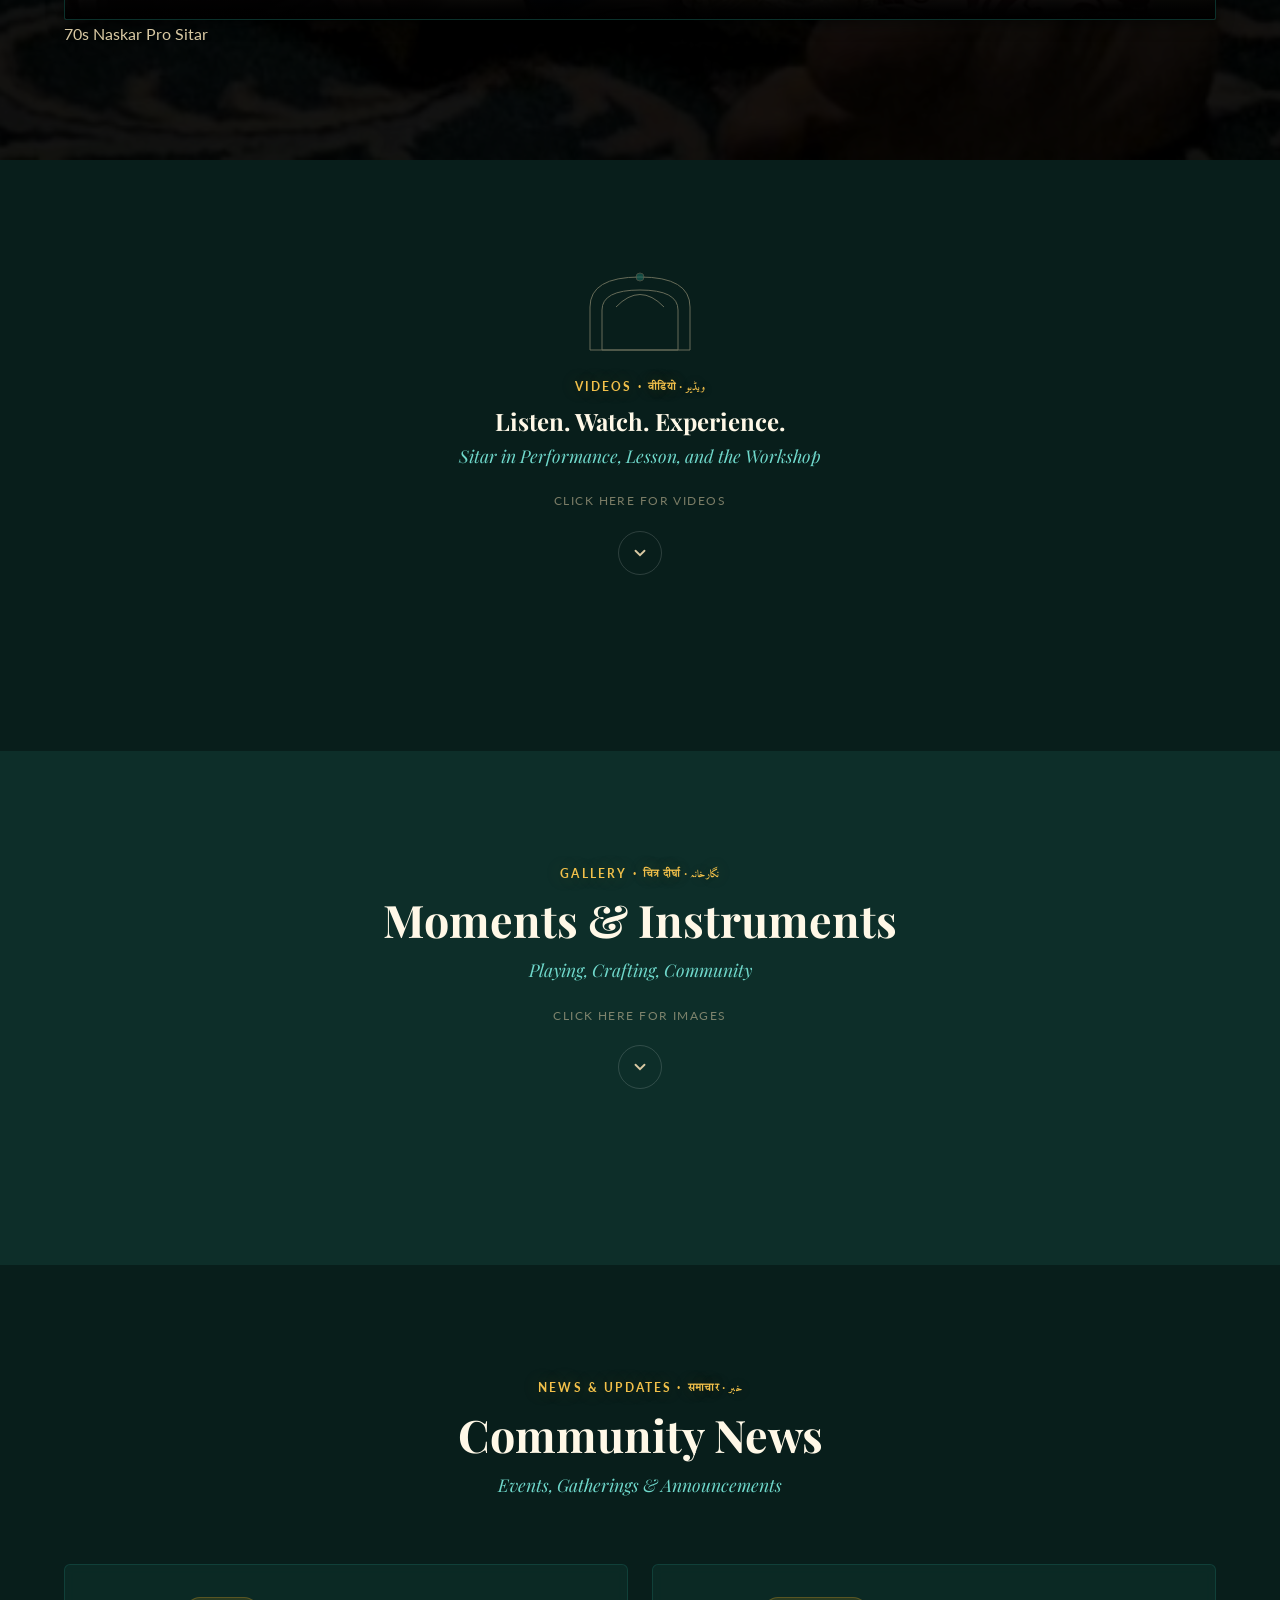
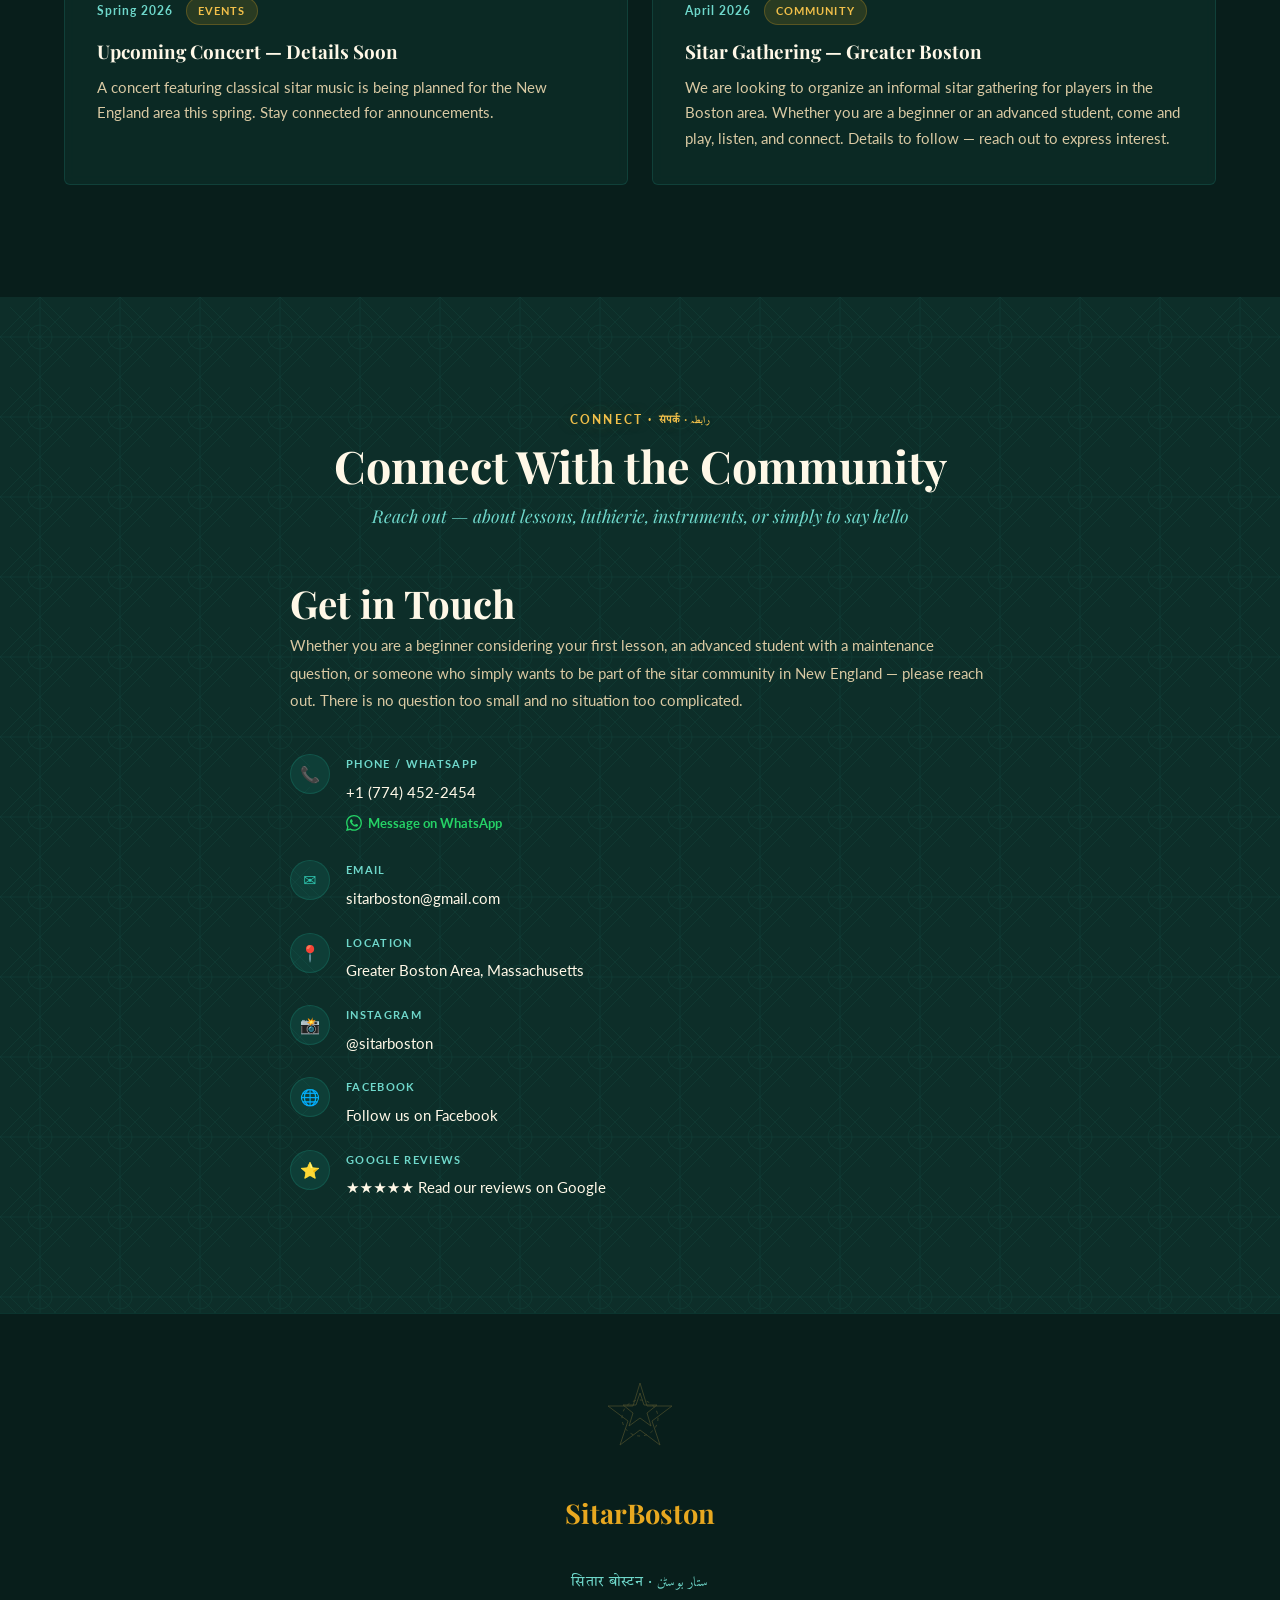
==== commit 8c455bc7: "Add VideoObject schema for all 13 videos on page Covers every video Google detected: BM Sitarmaker (" ====
--- a/index.html
+++ b/index.html
@@ -298,6 +298,83 @@
         "contentUrl": "https://res.cloudinary.com/dlwbwmger/video/upload/v1777347803/op7ebpuqc9dpnvtedwyl.mp4",
         "uploadDate": "2026-04-01",
         "publisher": { "@id": "https://sitarboston.com/#business" }
+      },
+
+      {
+        "@type": "VideoObject",
+        "@id": "https://sitarboston.com/#video-bm1",
+        "name": "BM Sitarmaker GP Sitar — Sound Demonstration",
+        "description": "Sound check on a BM Sitarmaker Gandhar Pancham sitar after jawari and bridge work by SitarBoston luthier.",
+        "thumbnailUrl": "https://sitarboston.com/images/posters/p-bm1.jpg",
+        "contentUrl": "https://res.cloudinary.com/dlwbwmger/video/upload/v1777347780/xvqkowg2unvplpgijsmm.mp4",
+        "uploadDate": "2026-04-01",
+        "publisher": { "@id": "https://sitarboston.com/#business" }
+      },
+
+      {
+        "@type": "VideoObject",
+        "@id": "https://sitarboston.com/#video-bm2",
+        "name": "BM Sitarmaker GP Sitar — Full Sound Check After Repair",
+        "description": "Complete sound check on a BM Sitarmaker Gandhar Pancham sitar restored by SitarBoston — demonstrating tone, sustain, and jawari quality after full repair.",
+        "thumbnailUrl": "https://sitarboston.com/images/posters/p-bm2.jpg",
+        "contentUrl": "https://res.cloudinary.com/dlwbwmger/video/upload/v1777347783/ii8oevgfrqpm5me6mixl.mp4",
+        "uploadDate": "2026-04-01",
+        "publisher": { "@id": "https://sitarboston.com/#business" }
+      },
+
+      {
+        "@type": "VideoObject",
+        "@id": "https://sitarboston.com/#video-kanailal1",
+        "name": "Kanailal Sons GP Sitar — After Repair",
+        "description": "Sound demonstration of a Kanailal and Sons Gandhar Pancham sitar after repair and jawari work by SitarBoston.",
+        "thumbnailUrl": "https://sitarboston.com/images/posters/p-kan1.jpg",
+        "contentUrl": "https://res.cloudinary.com/dlwbwmger/video/upload/v1777347785/b3wumos97xcuxyrzpux2.mp4",
+        "uploadDate": "2026-04-01",
+        "publisher": { "@id": "https://sitarboston.com/#business" }
+      },
+
+      {
+        "@type": "VideoObject",
+        "@id": "https://sitarboston.com/#video-kanailal2",
+        "name": "Kanailal and Sons GP Sitar — Singing After Bridge and Jawari Work",
+        "description": "A Kanailal and Sons Gandhar Pancham sitar singing beautifully after complete bridge replacement and jawari work by SitarBoston luthier.",
+        "thumbnailUrl": "https://sitarboston.com/images/posters/p-kan2.jpg",
+        "contentUrl": "https://res.cloudinary.com/dlwbwmger/video/upload/v1777347787/i1aw1uigt0j7qqnxoc16.mp4",
+        "uploadDate": "2026-04-01",
+        "publisher": { "@id": "https://sitarboston.com/#business" }
+      },
+
+      {
+        "@type": "VideoObject",
+        "@id": "https://sitarboston.com/#video-hiren2",
+        "name": "Sound Check and Fret Graduation — Vintage Hiren Roy Sitar",
+        "description": "Sound check and fret graduation on a vintage Hiren Roy sitar restored by SitarBoston — demonstrating clarity across registers after repair.",
+        "thumbnailUrl": "https://sitarboston.com/images/posters/p-hiren2.jpg",
+        "contentUrl": "https://res.cloudinary.com/dlwbwmger/video/upload/v1777347790/ow2mlqya2y1dpukdacqt.mp4",
+        "uploadDate": "2026-04-01",
+        "publisher": { "@id": "https://sitarboston.com/#business" }
+      },
+
+      {
+        "@type": "VideoObject",
+        "@id": "https://sitarboston.com/#video-tunwood",
+        "name": "Shahid Ali SPK Tunwood Sitar — Sound Demonstration",
+        "description": "Sound demonstration of a custom SPK Tunwood sitar built by Shahid Ali of Miraj, available through SitarBoston.",
+        "thumbnailUrl": "https://sitarboston.com/images/posters/p-tunwood.jpg",
+        "contentUrl": "https://res.cloudinary.com/dlwbwmger/video/upload/v1777347804/uphgw96iip0qqsgjla9k.mp4",
+        "uploadDate": "2026-04-01",
+        "publisher": { "@id": "https://sitarboston.com/#business" }
+      },
+
+      {
+        "@type": "VideoObject",
+        "@id": "https://sitarboston.com/#video-travel",
+        "name": "Shahid Ali Concert Travel Sitar — Sound Demonstration",
+        "description": "Sound demonstration of a concert-grade travel sitar built by Shahid Ali of Miraj — full tone in a compact instrument, available through SitarBoston.",
+        "thumbnailUrl": "https://sitarboston.com/images/posters/p-travel.jpg",
+        "contentUrl": "https://res.cloudinary.com/dlwbwmger/video/upload/v1777347806/nwcnnmb7xcyetoy3zlhj.mp4",
+        "uploadDate": "2026-04-01",
+        "publisher": { "@id": "https://sitarboston.com/#business" }
       }
 
     ]
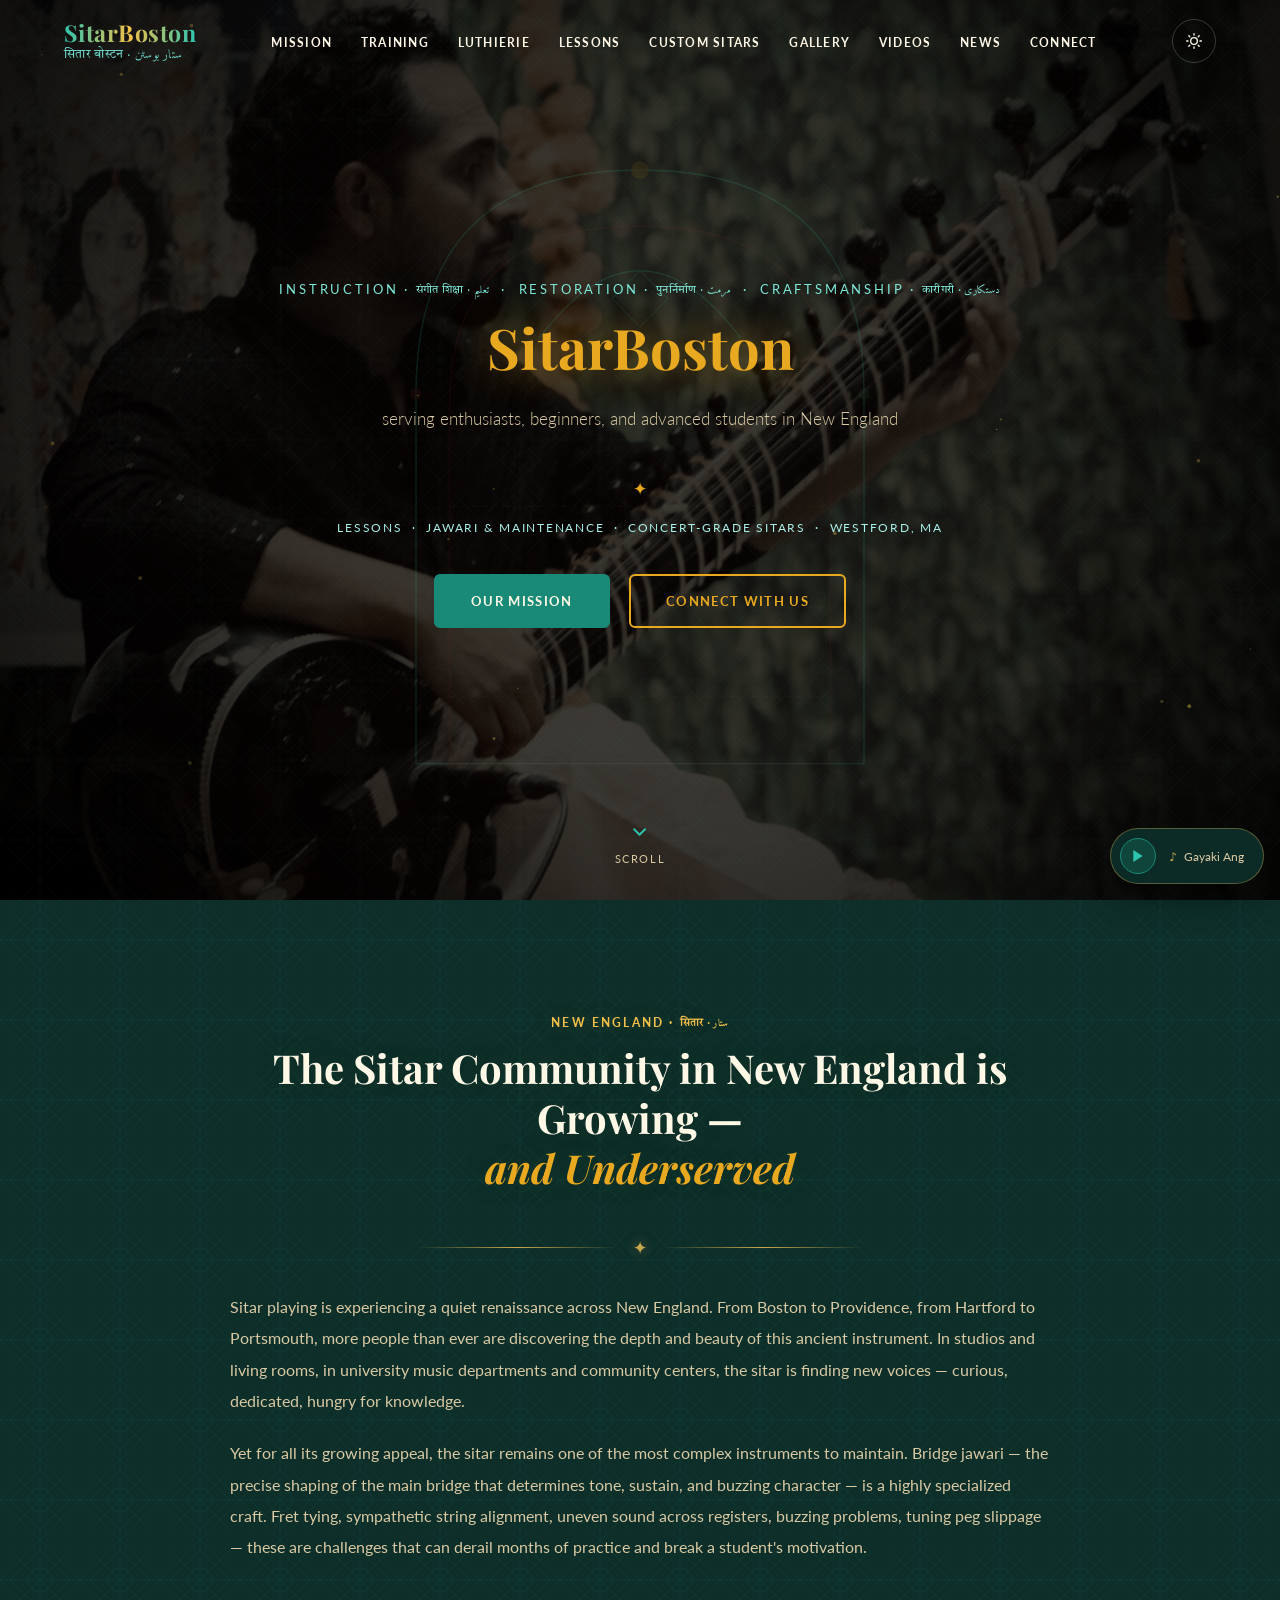
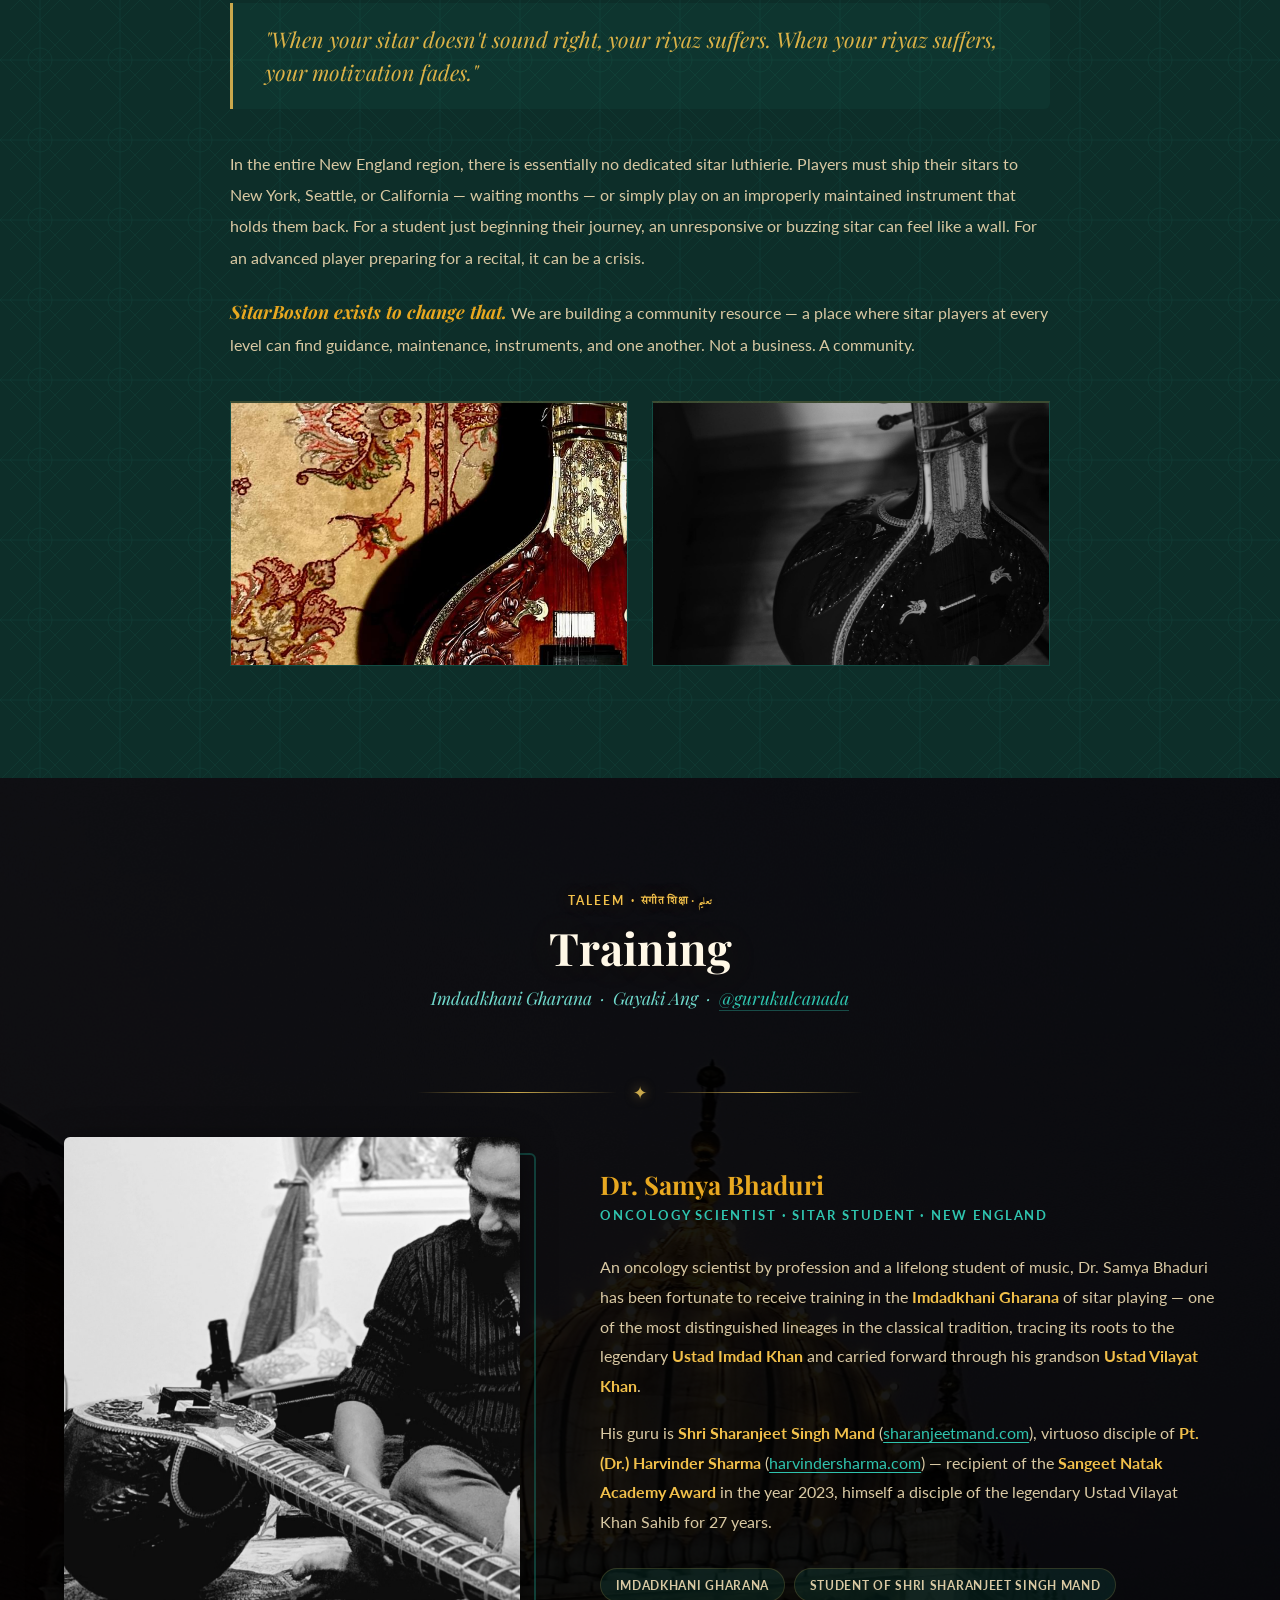
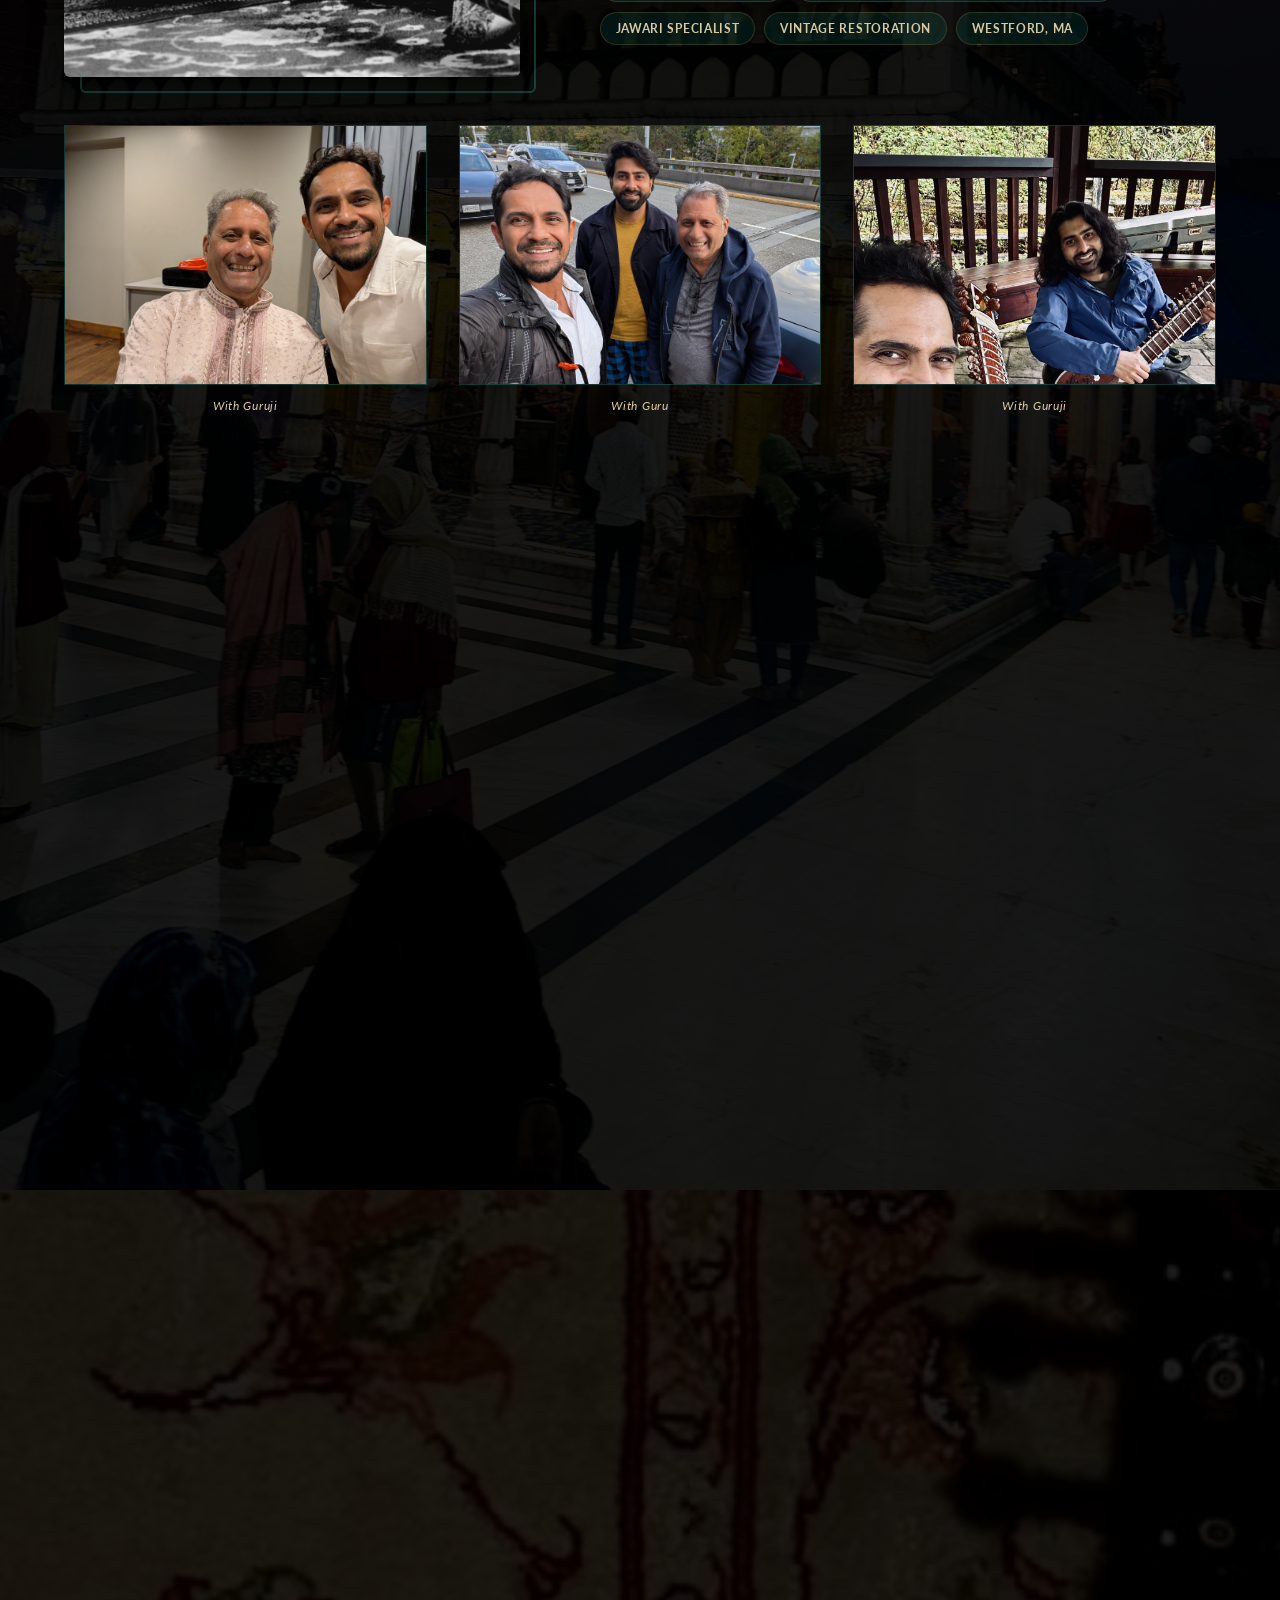
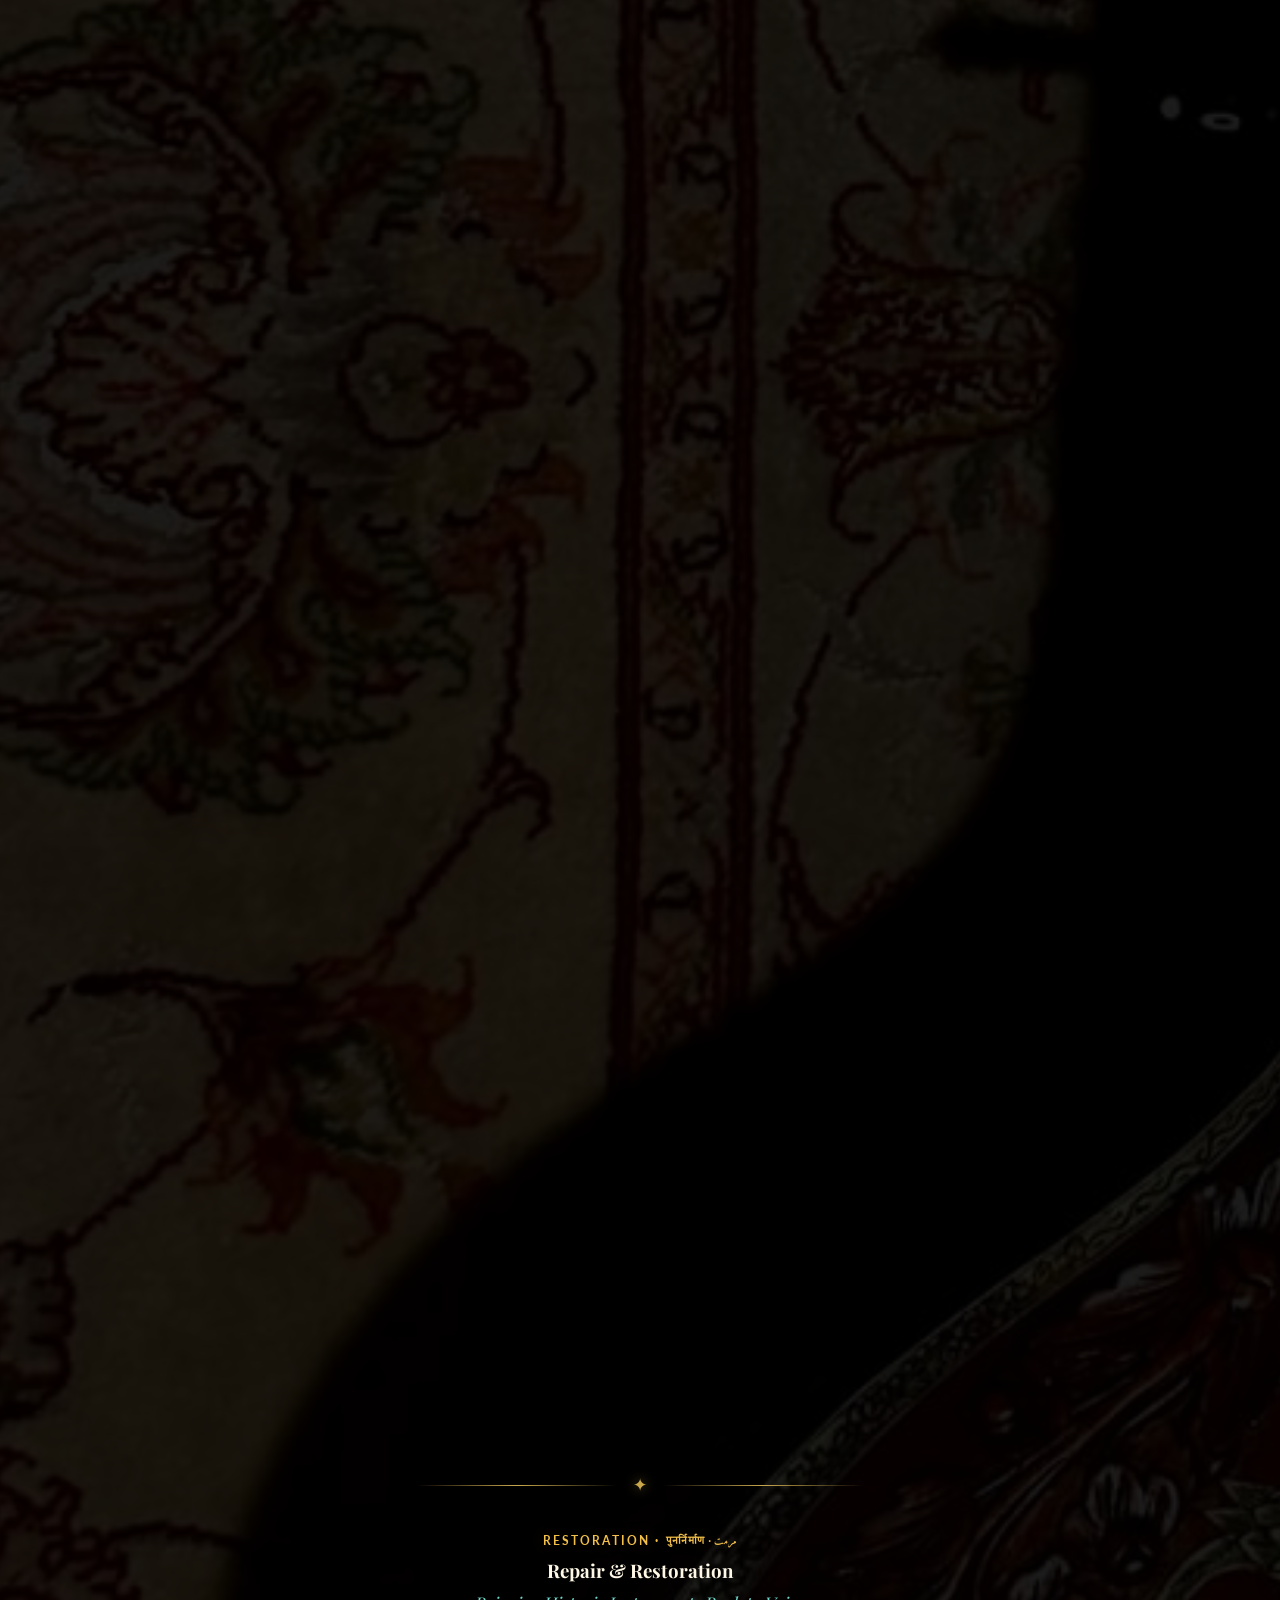
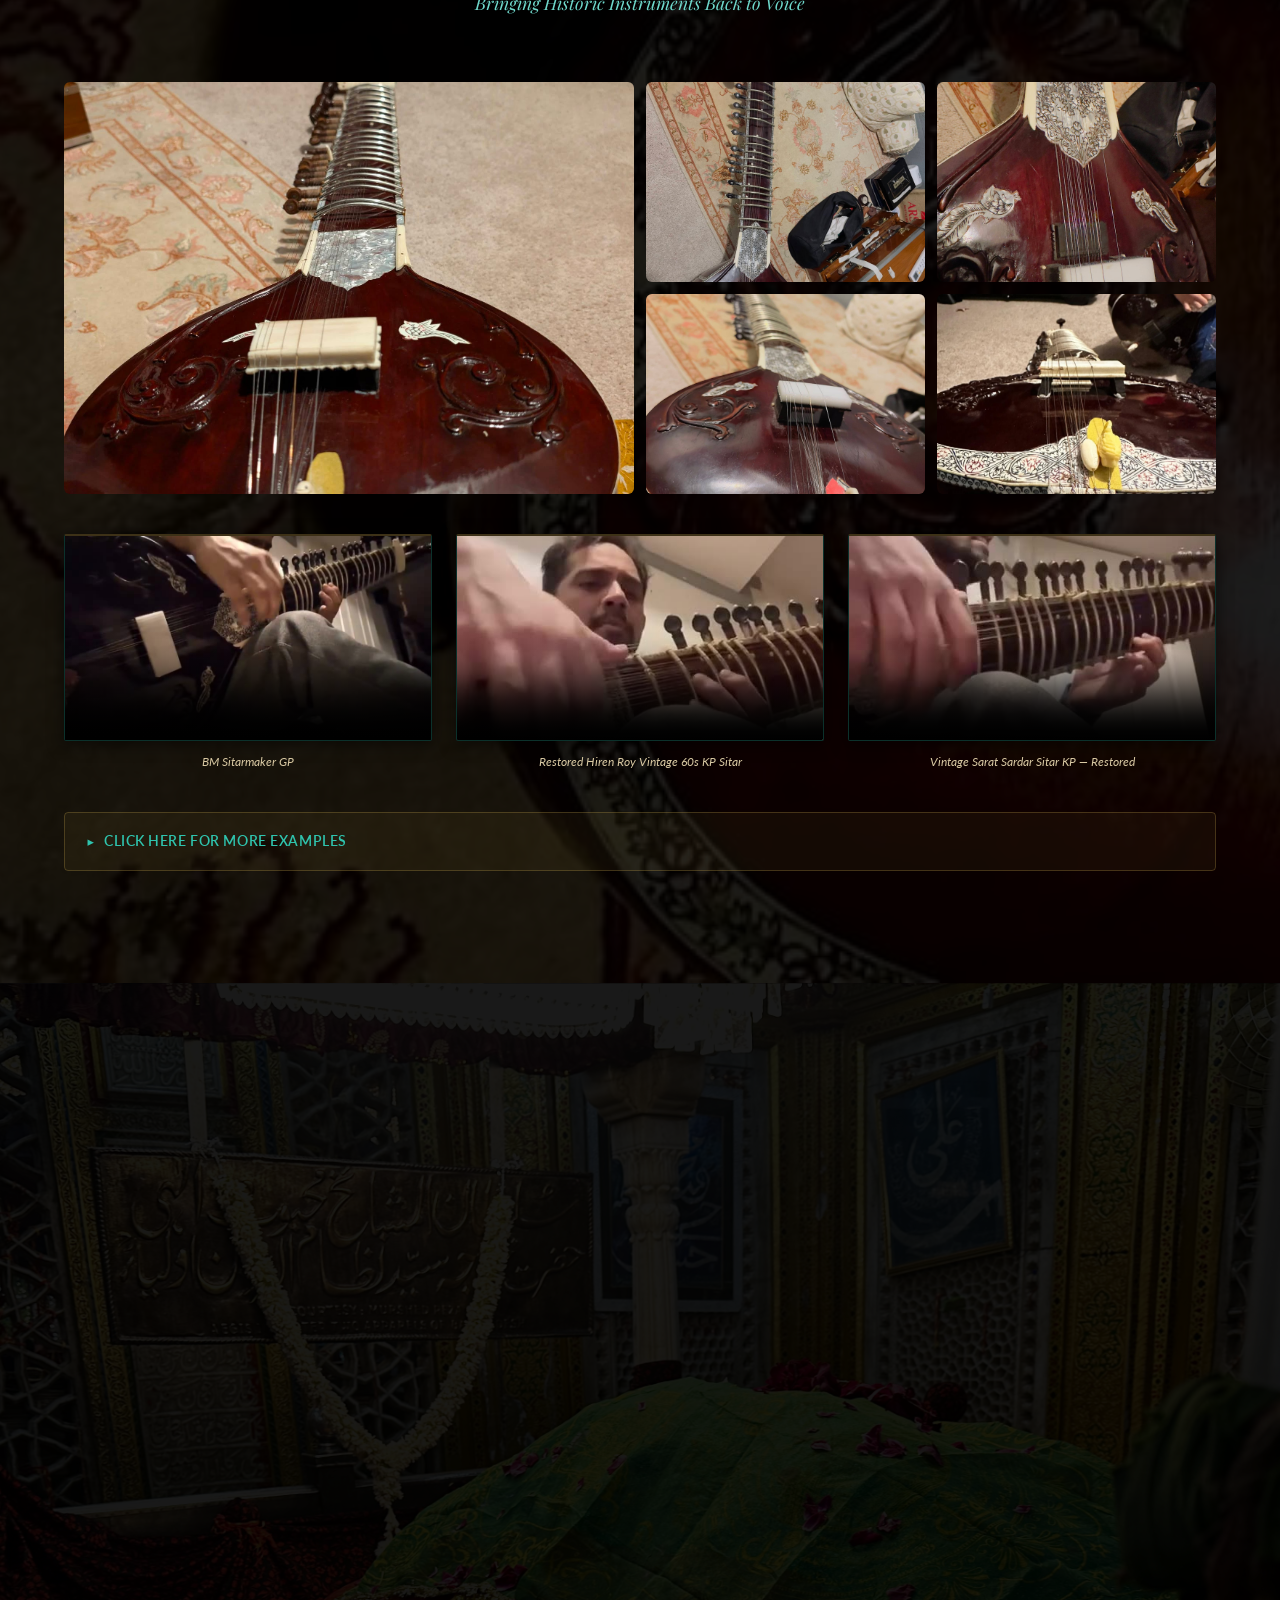
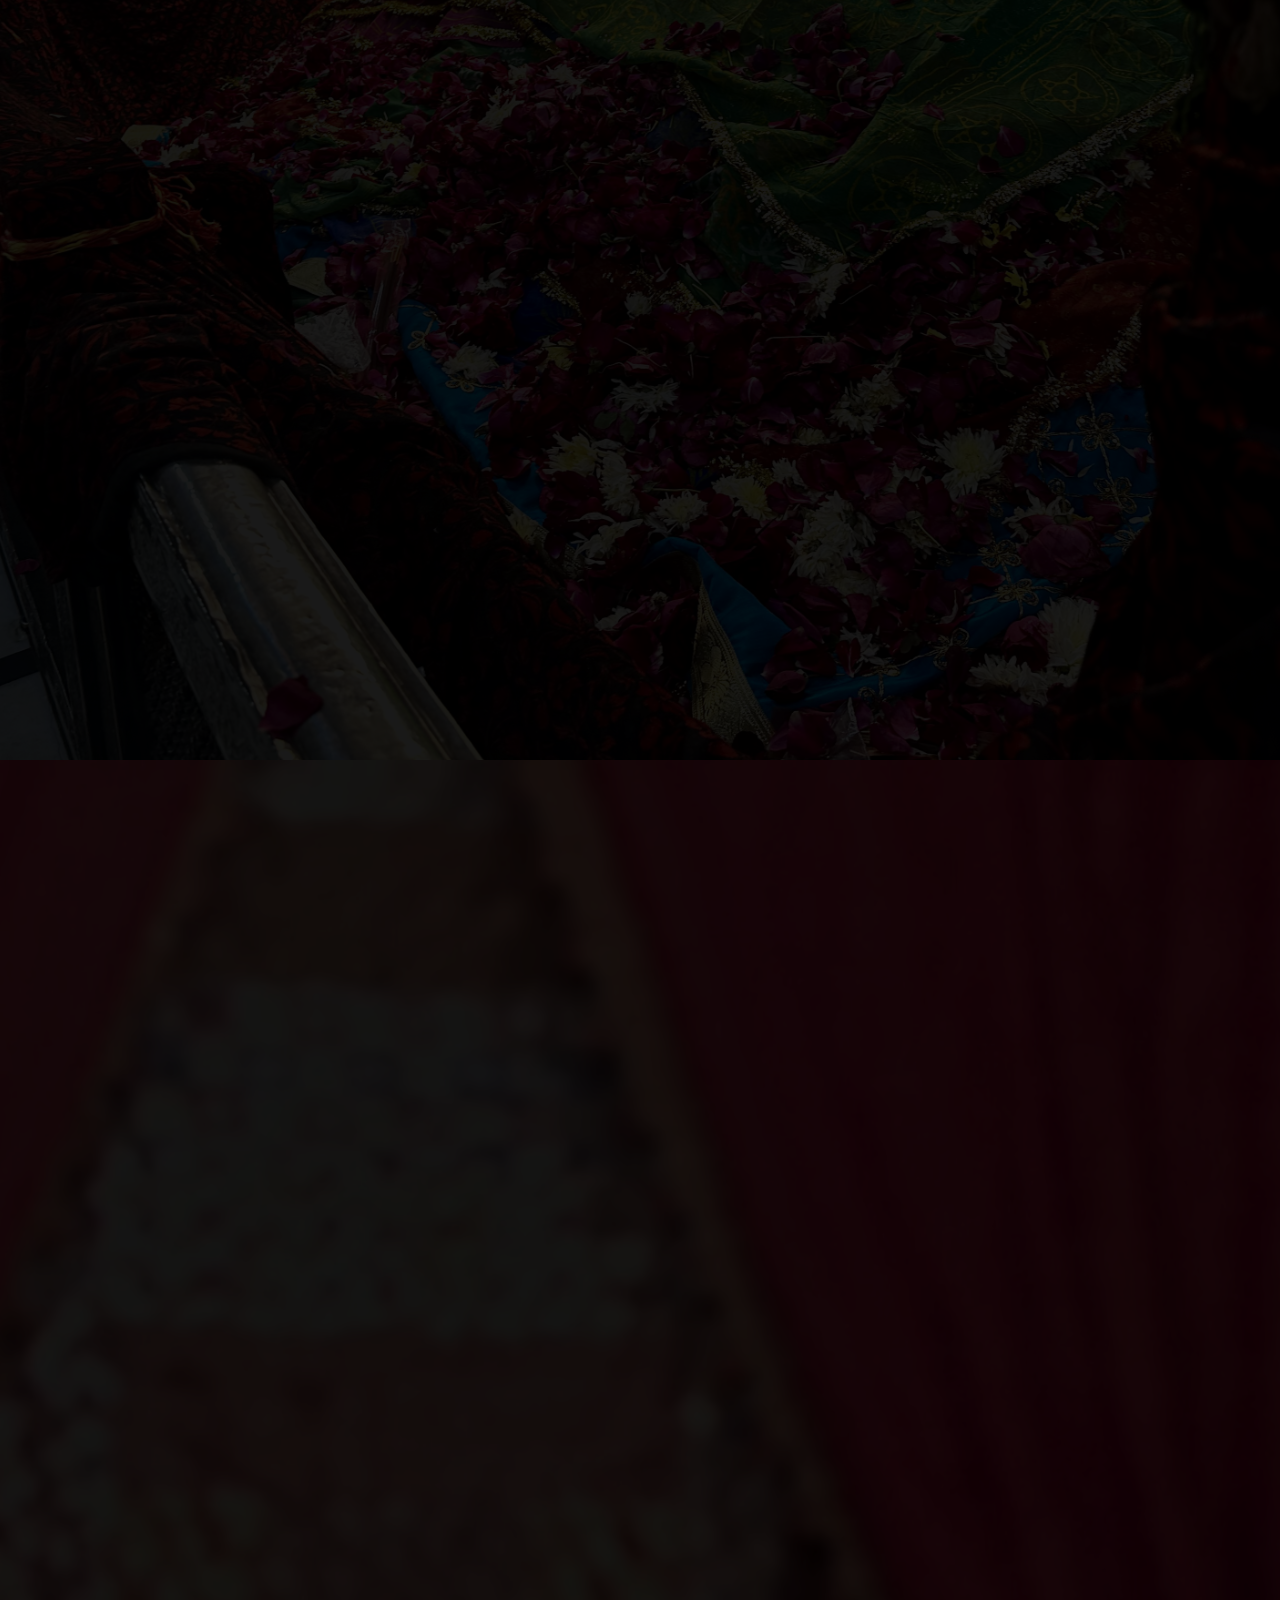
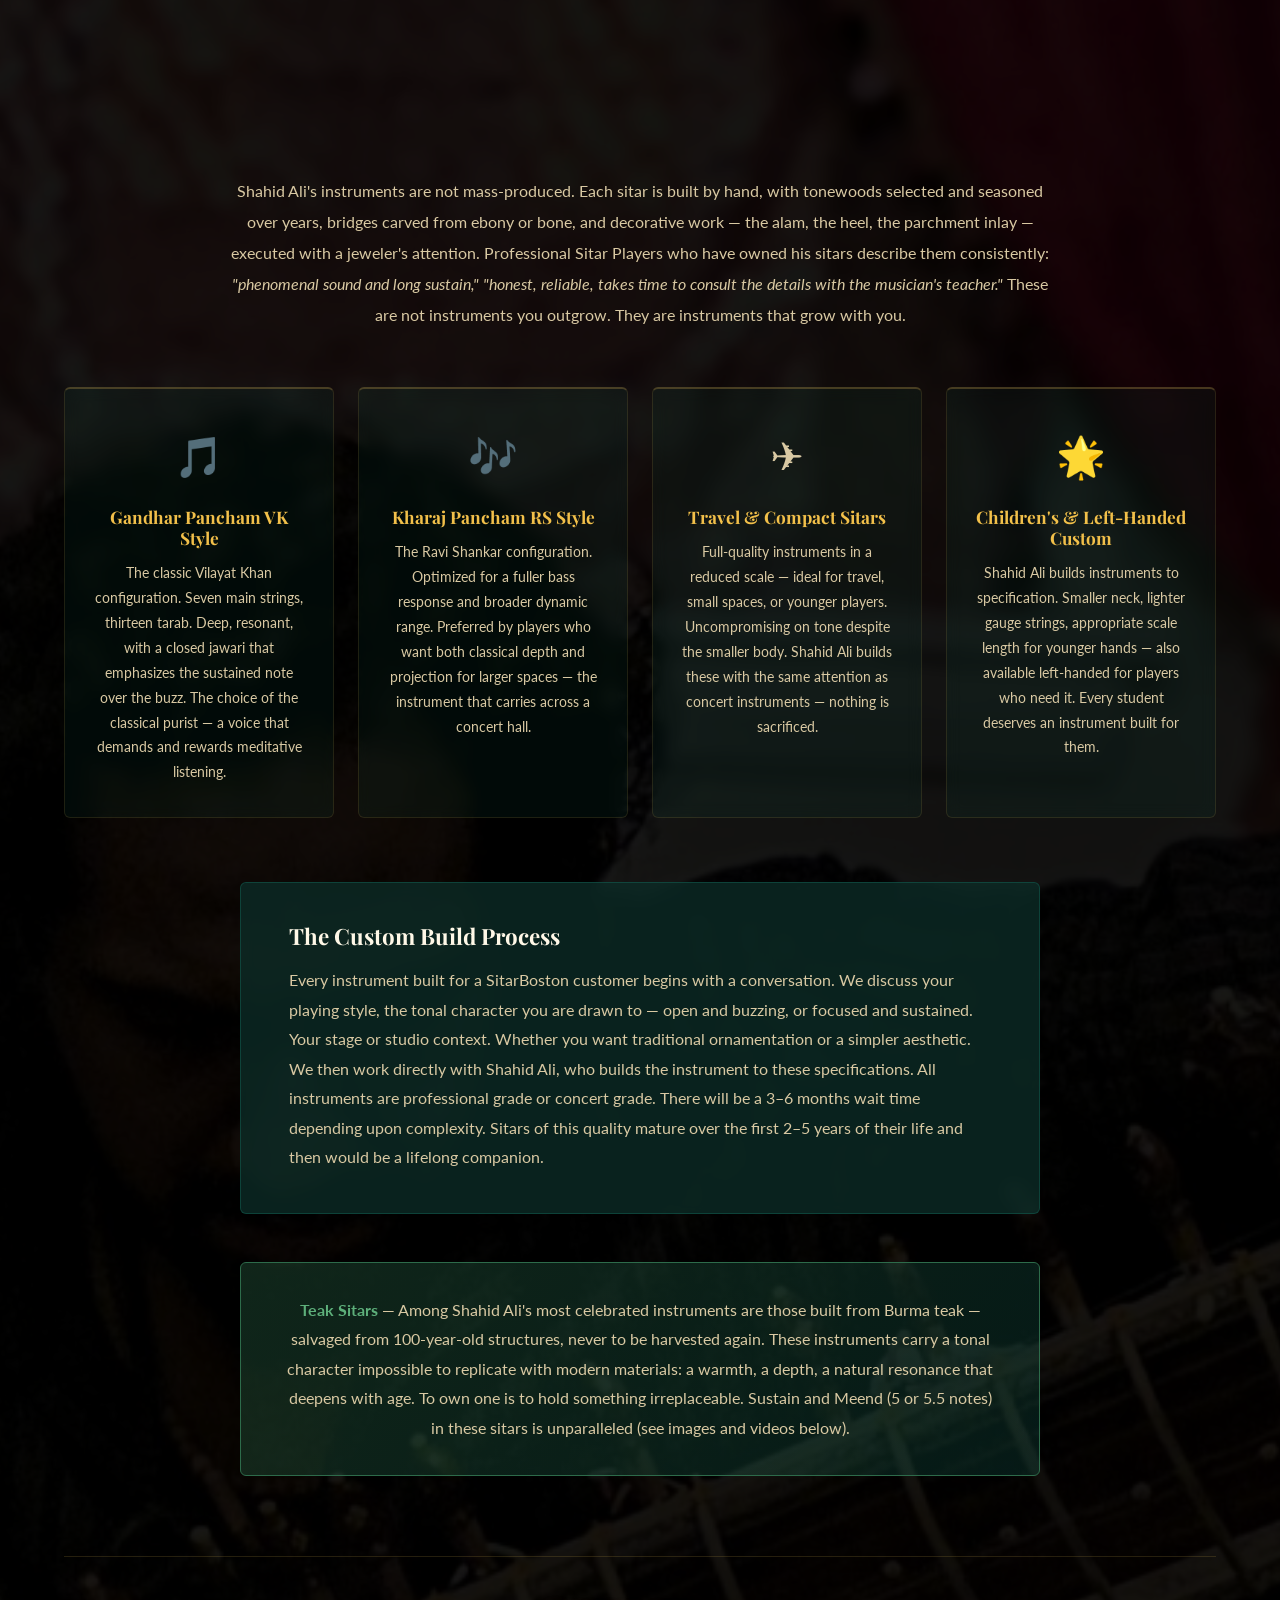
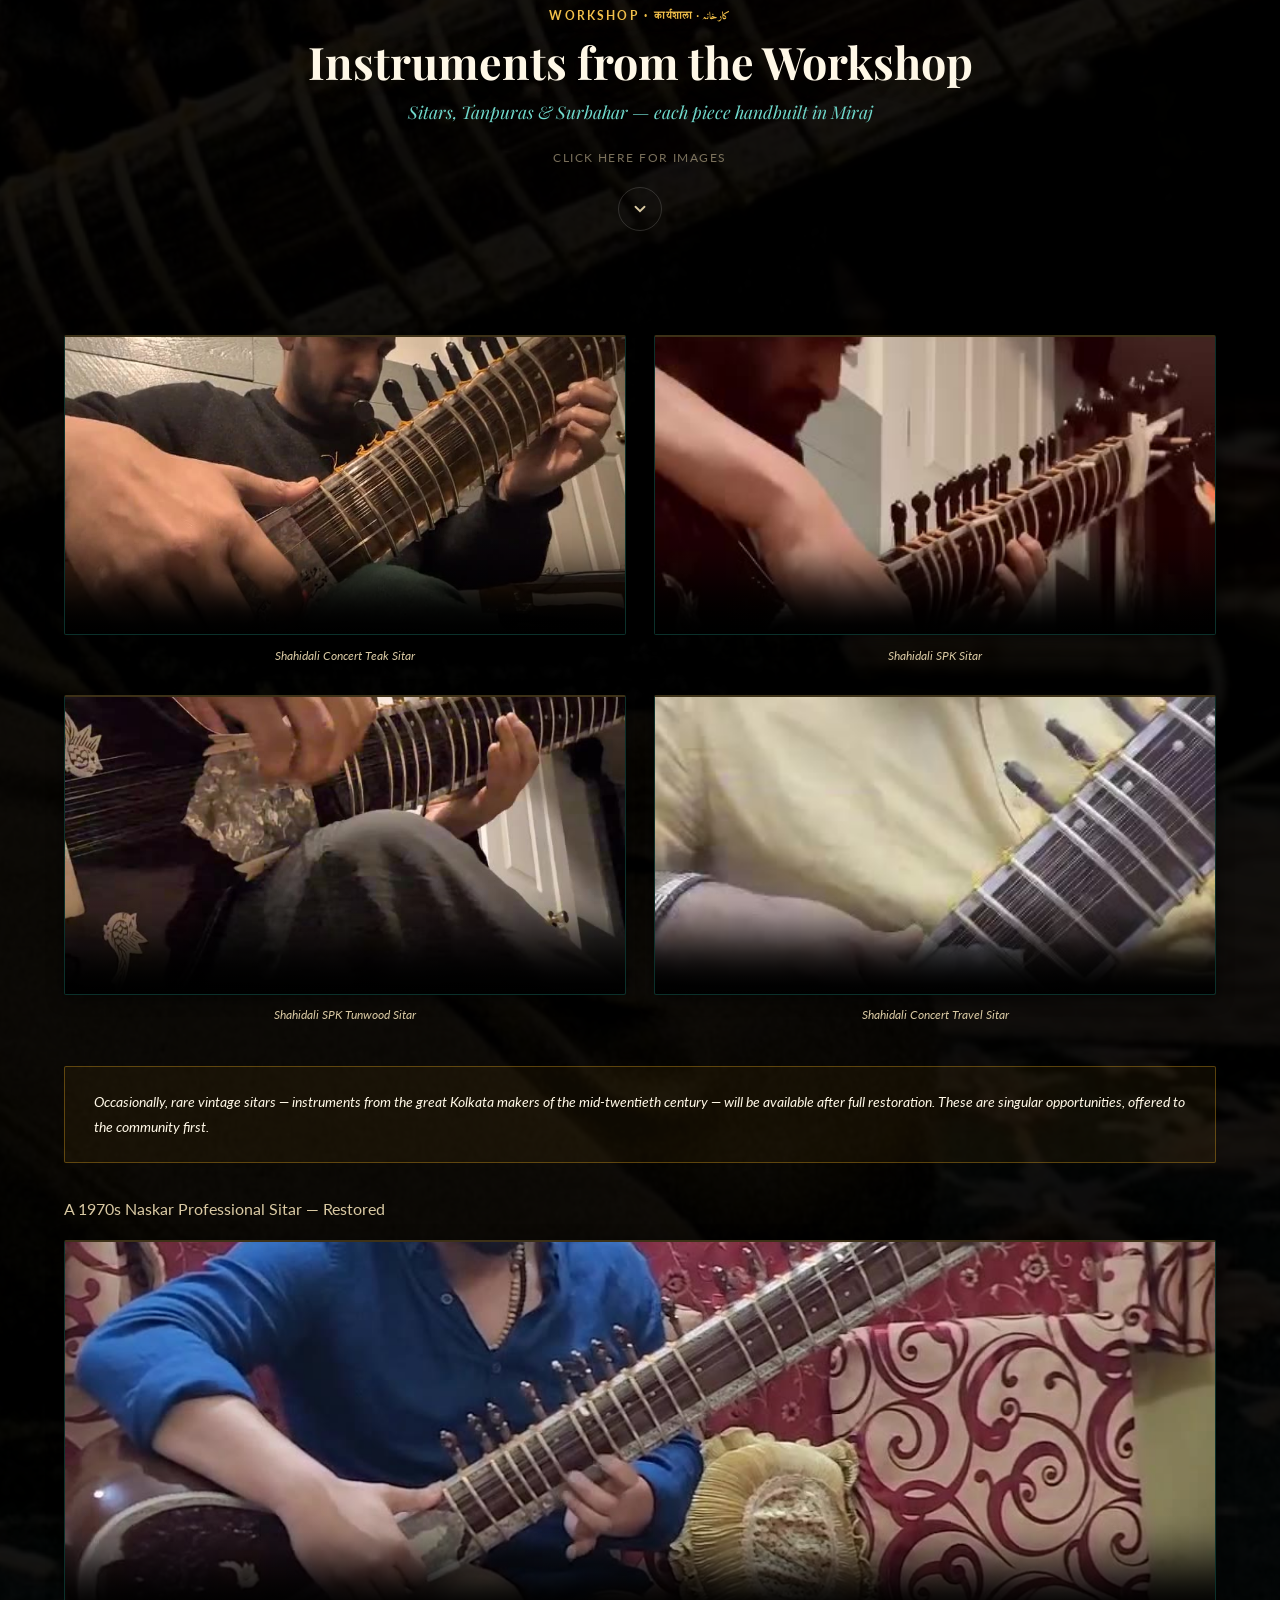
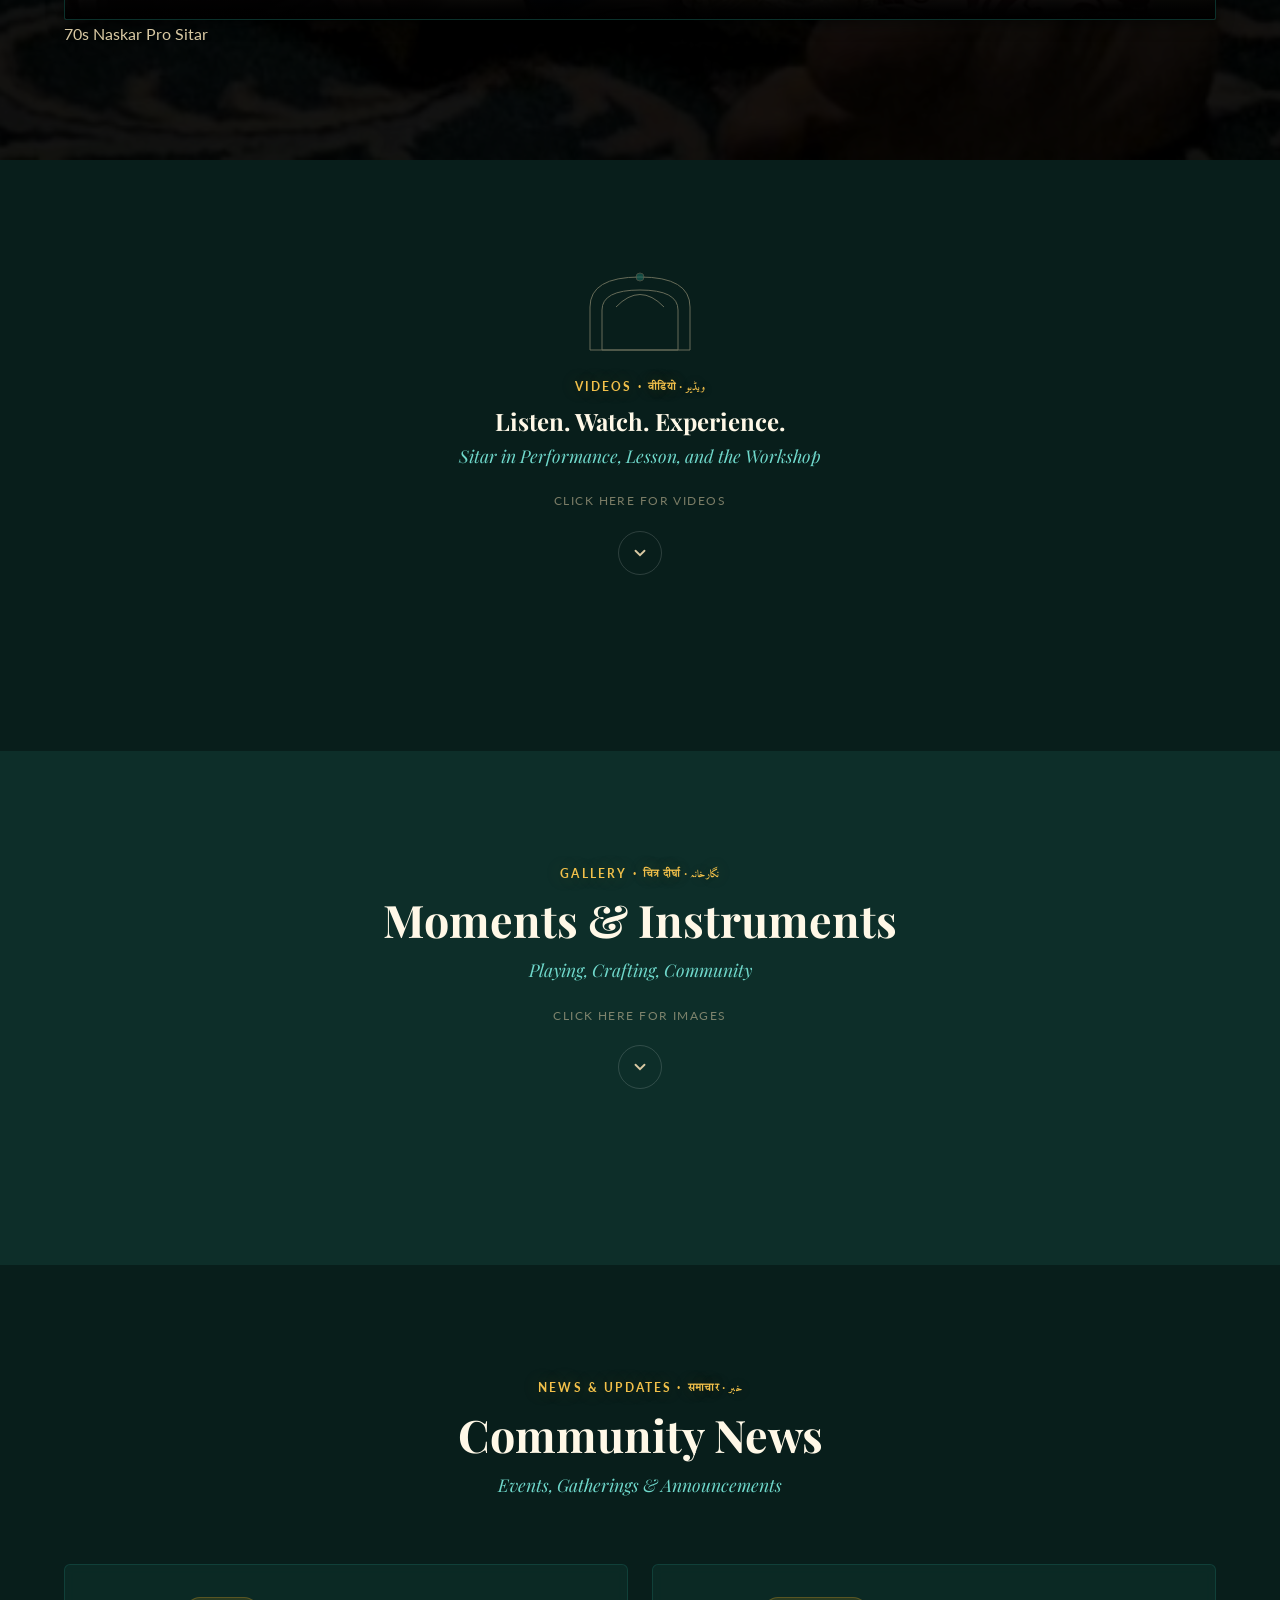
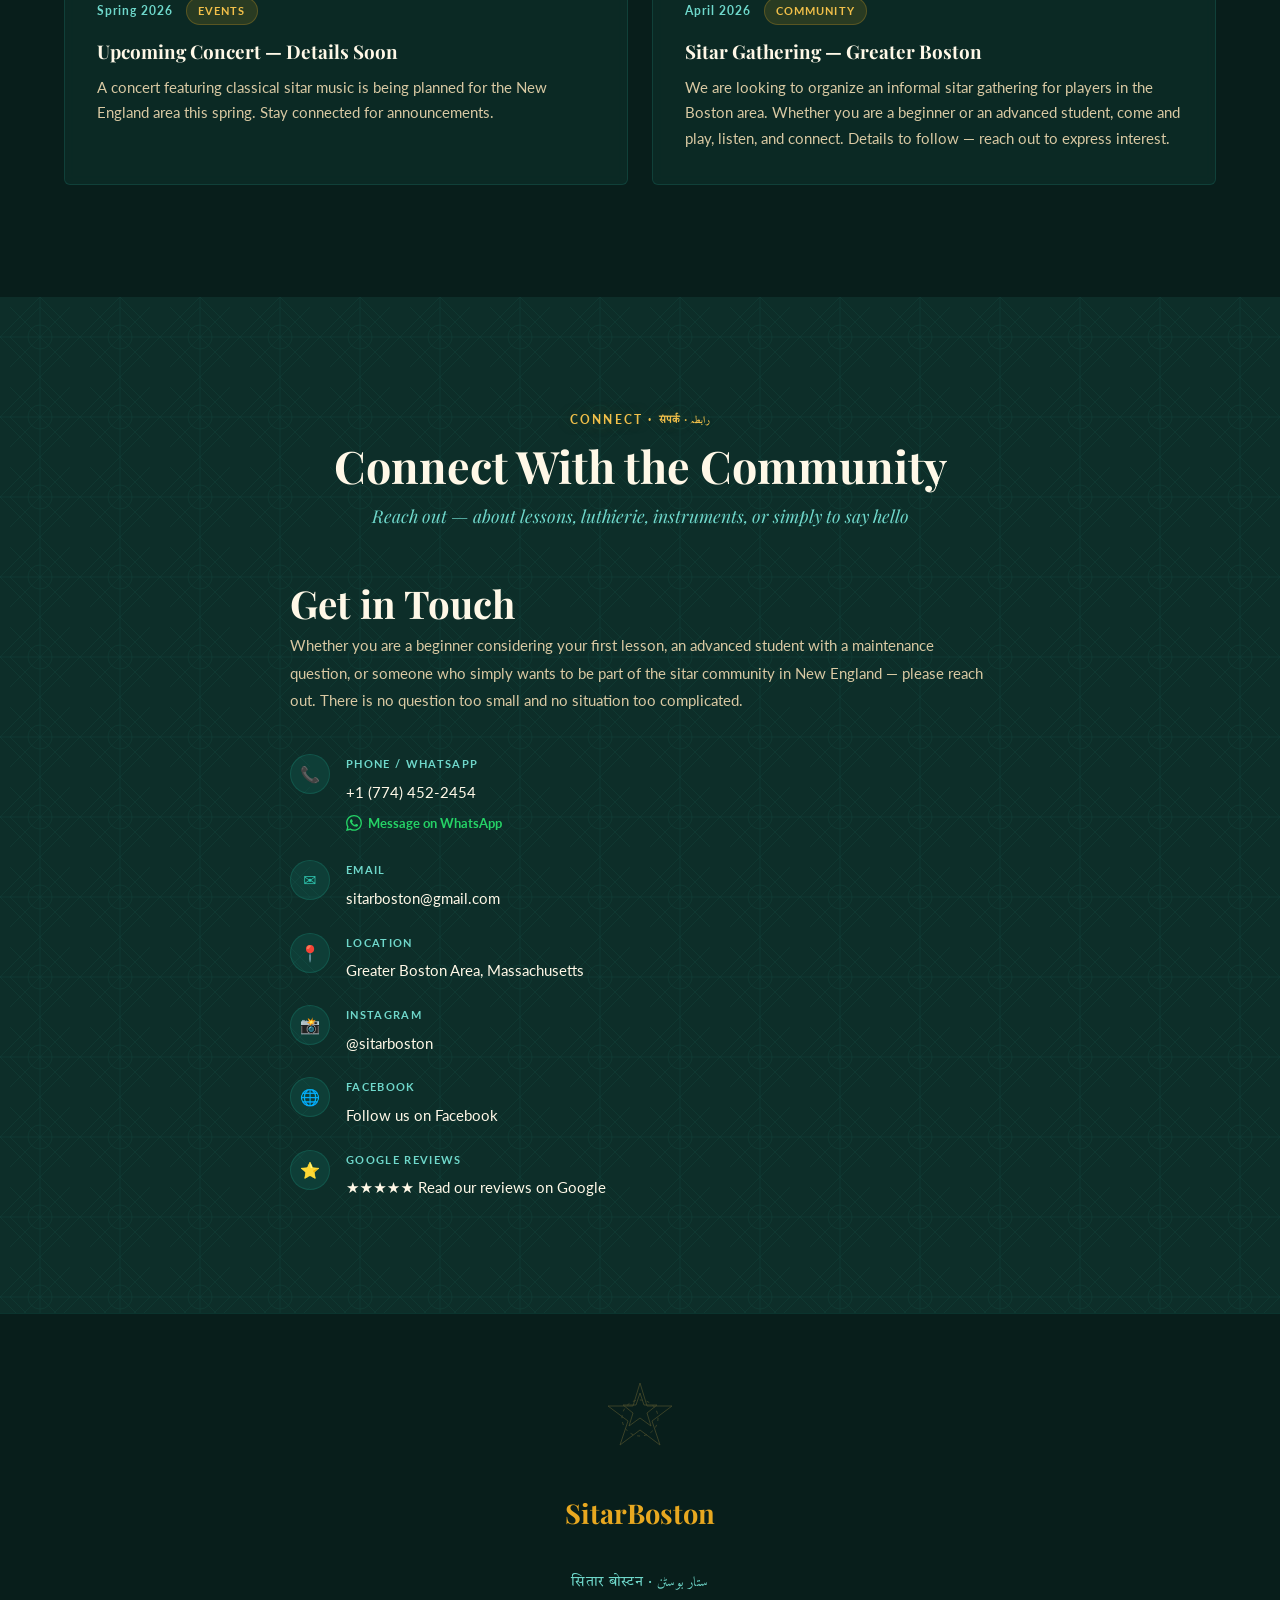
==== commit e180cc80: "Update repair descriptions to remove 'by master luthier Shahid Ali' Repair services now stand on the" ====
--- a/index.html
+++ b/index.html
@@ -2,7 +2,7 @@
 <html lang="en" dir="ltr"><head>
   <meta charset="UTF-8">
   <meta name="viewport" content="width=device-width, initial-scale=1.0">
-  <meta name="description" content="SitarBoston — Sitar lessons, repair, jawari, string replacement, fret tightening, and custom sitars in Boston and New England. Buy concert-grade VK style, Ravi Shankar style, and SPK style sitars. Master luthier Shahid Ali of Miraj. Serving Massachusetts, Rhode Island, Connecticut, and New Hampshire.">
+  <meta name="description" content="SitarBoston — Sitar lessons, repair, jawari, string replacement, and fret tightening in Boston and New England. Also contact for concert-grade sitars from master luthier Shahid Ali of Miraj. Serving Massachusetts, Rhode Island, Connecticut, and New Hampshire.">
   <meta name="keywords" content="sitar lessons Boston, buy sitar Massachusetts, sitar repair New England, sitar jawari Boston, sitar strings change, sitar fret tightening, custom sitar, sitar luthier, Indian classical music Boston, sitar teacher New England, Shahid Ali Miraj, concert grade sitar, VK sitar, Vilayat Khan sitar, Ravi Shankar sitar, SPK sitar, buy concert sitar USA, tanpura, surbahar, sitar for sale New England">
   <meta name="geo.region" content="US-MA">
   <meta name="geo.placename" content="Boston, Massachusetts">
@@ -13,7 +13,7 @@
 
   <!-- Open Graph -->
   <meta property="og:title" content="SitarBoston | Sitar Lessons, Repair & Custom Sitars — New England">
-  <meta property="og:description" content="Sitar lessons, jawari, string replacement, fret tightening, full restoration, and concert-grade VK style, Ravi Shankar style, and SPK style custom sitars by master luthier Shahid Ali of Miraj. Serving all of New England.">
+  <meta property="og:description" content="Sitar lessons, jawari, string replacement, fret tightening, and full restoration in New England. Also contact for concert-grade sitars from master luthier Shahid Ali of Miraj. Serving all of New England.">
   <meta property="og:image" content="https://sitarboston.com/images/Top%20cover.jpg">
   <meta property="og:type" content="website">
   <meta property="og:url" content="https://sitarboston.com/">
@@ -29,7 +29,7 @@
         "@id": "https://sitarboston.com/#business",
         "name": "SitarBoston",
         "alternateName": ["Sitar Boston", "SitarBoston New England"],
-        "description": "SitarBoston offers sitar lessons, sitar repair and restoration (jawari, string replacement, fret tightening, full vintage restoration), and concert-grade custom sitars in the VK, Ravi Shankar, and SPK styles. Serving Greater Boston and all of New England. Master luthier Shahid Ali of Miraj.",
+        "description": "SitarBoston offers sitar lessons, sitar repair and restoration (jawari, string replacement, fret tightening, full vintage restoration) in Greater Boston and all of New England. Also contact for concert-grade custom sitars in the VK, Ravi Shankar, and SPK styles from master luthier Shahid Ali of Miraj.",
         "url": "https://sitarboston.com",
         "telephone": "+17744522454",
         "email": "sitarboston@gmail.com",
--- a/css/style.css
+++ b/css/style.css
@@ -3964,13 +3964,15 @@
   box-shadow: 0 6px 24px rgba(27, 94, 56, 0.3);
 }
 html[data-theme="light"] .btn-outline {
-  color: var(--saffron);
-  border-color: var(--saffron);
+  background: #7A3B00;
+  border-color: #7A3B00;
+  color: #FFF9ED;
 }
 html[data-theme="light"] .btn-outline:hover {
-  background: var(--saffron);
+  background: #5C2C00;
+  border-color: #5C2C00;
   color: #FFF9ED;
-  box-shadow: 0 6px 24px rgba(193, 123, 0, 0.3);
+  box-shadow: 0 6px 24px rgba(122, 59, 0, 0.4);
 }
 
 /* ── GOLD DUST PARTICLES — shift to Holi colours on light theme ── */
